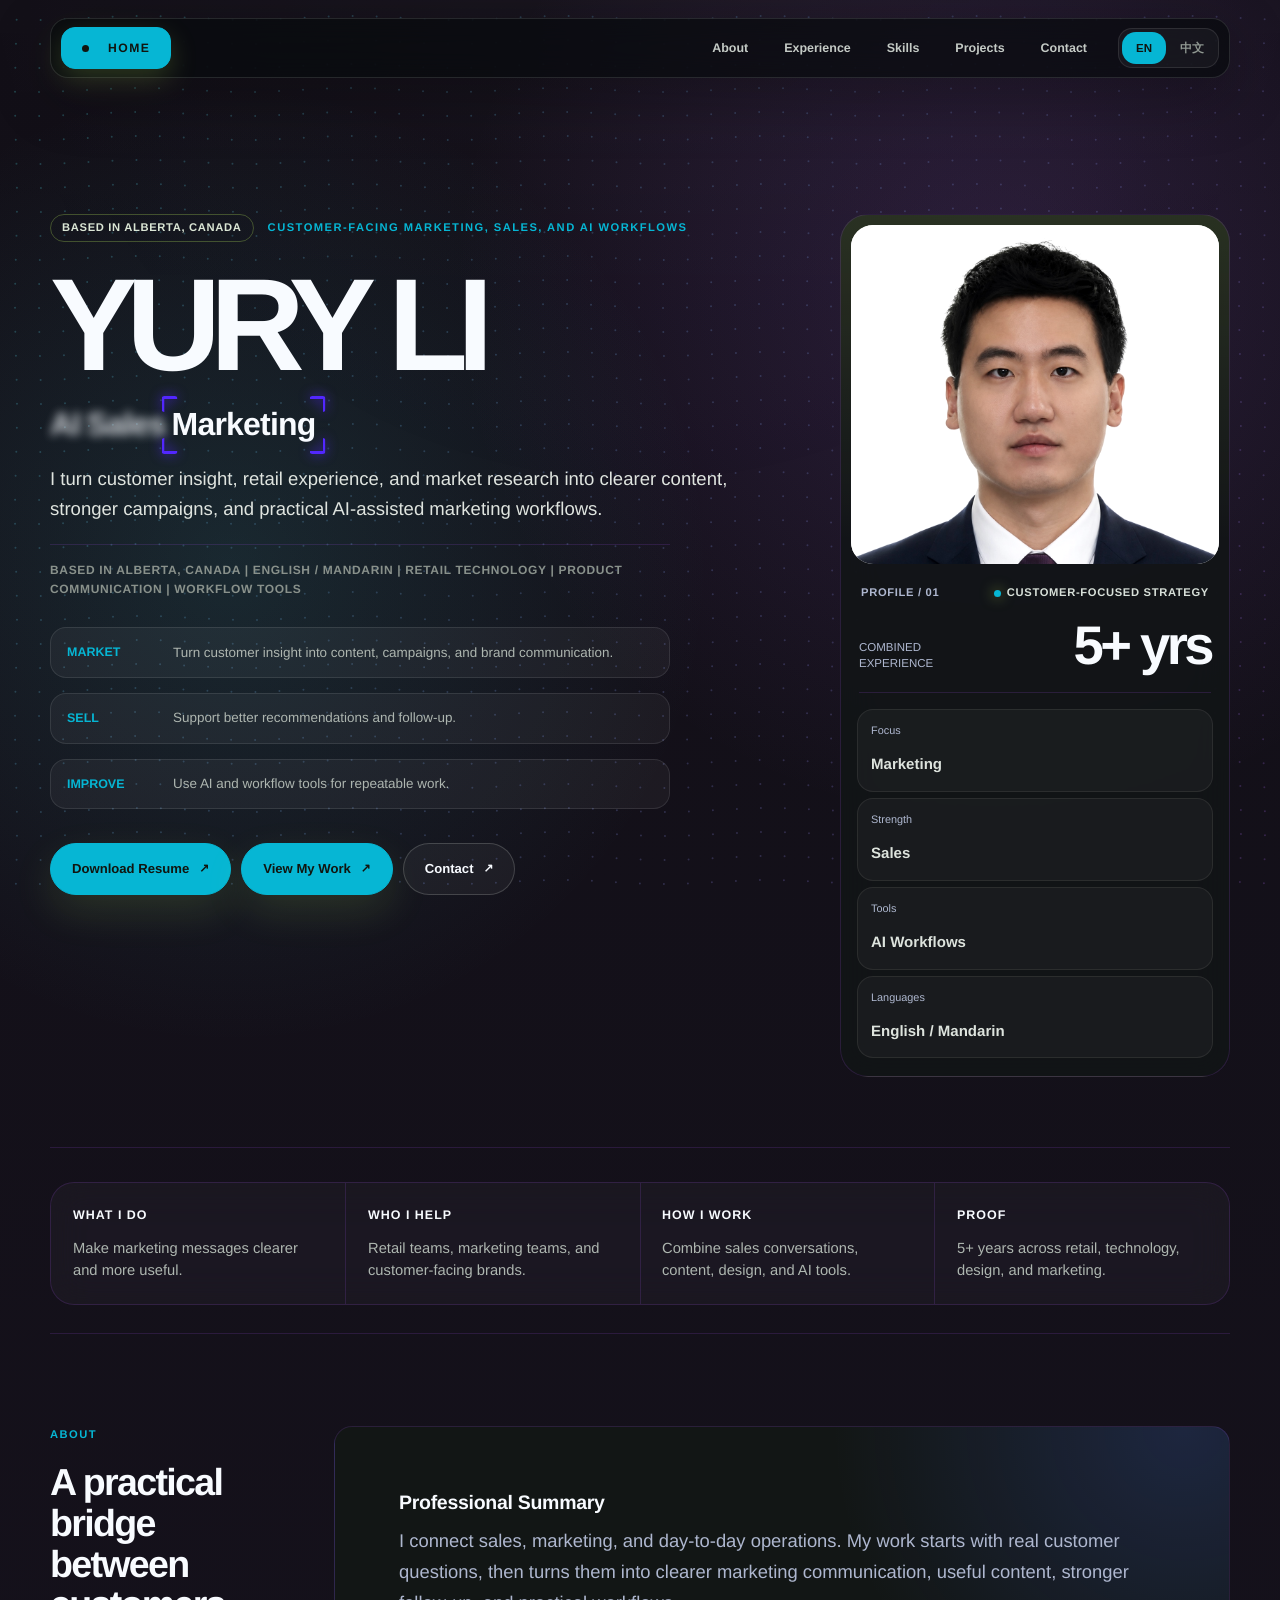
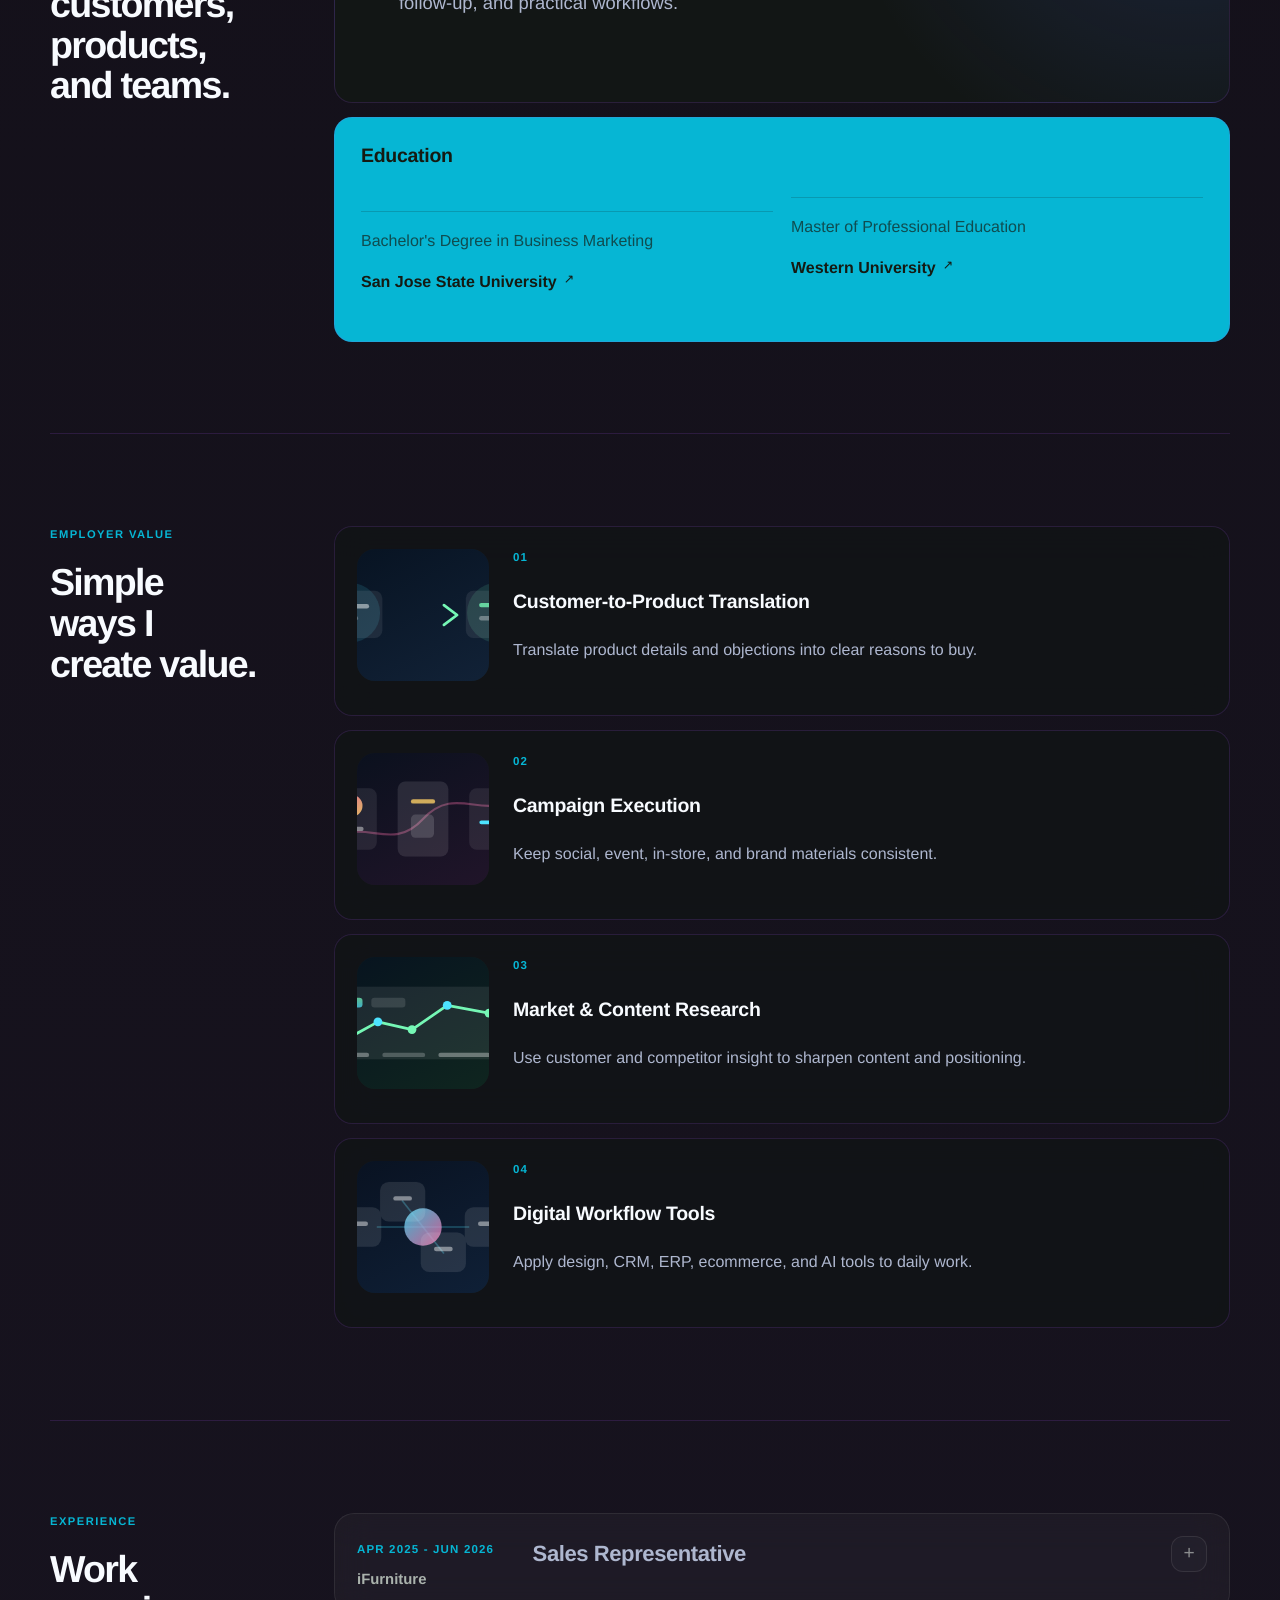
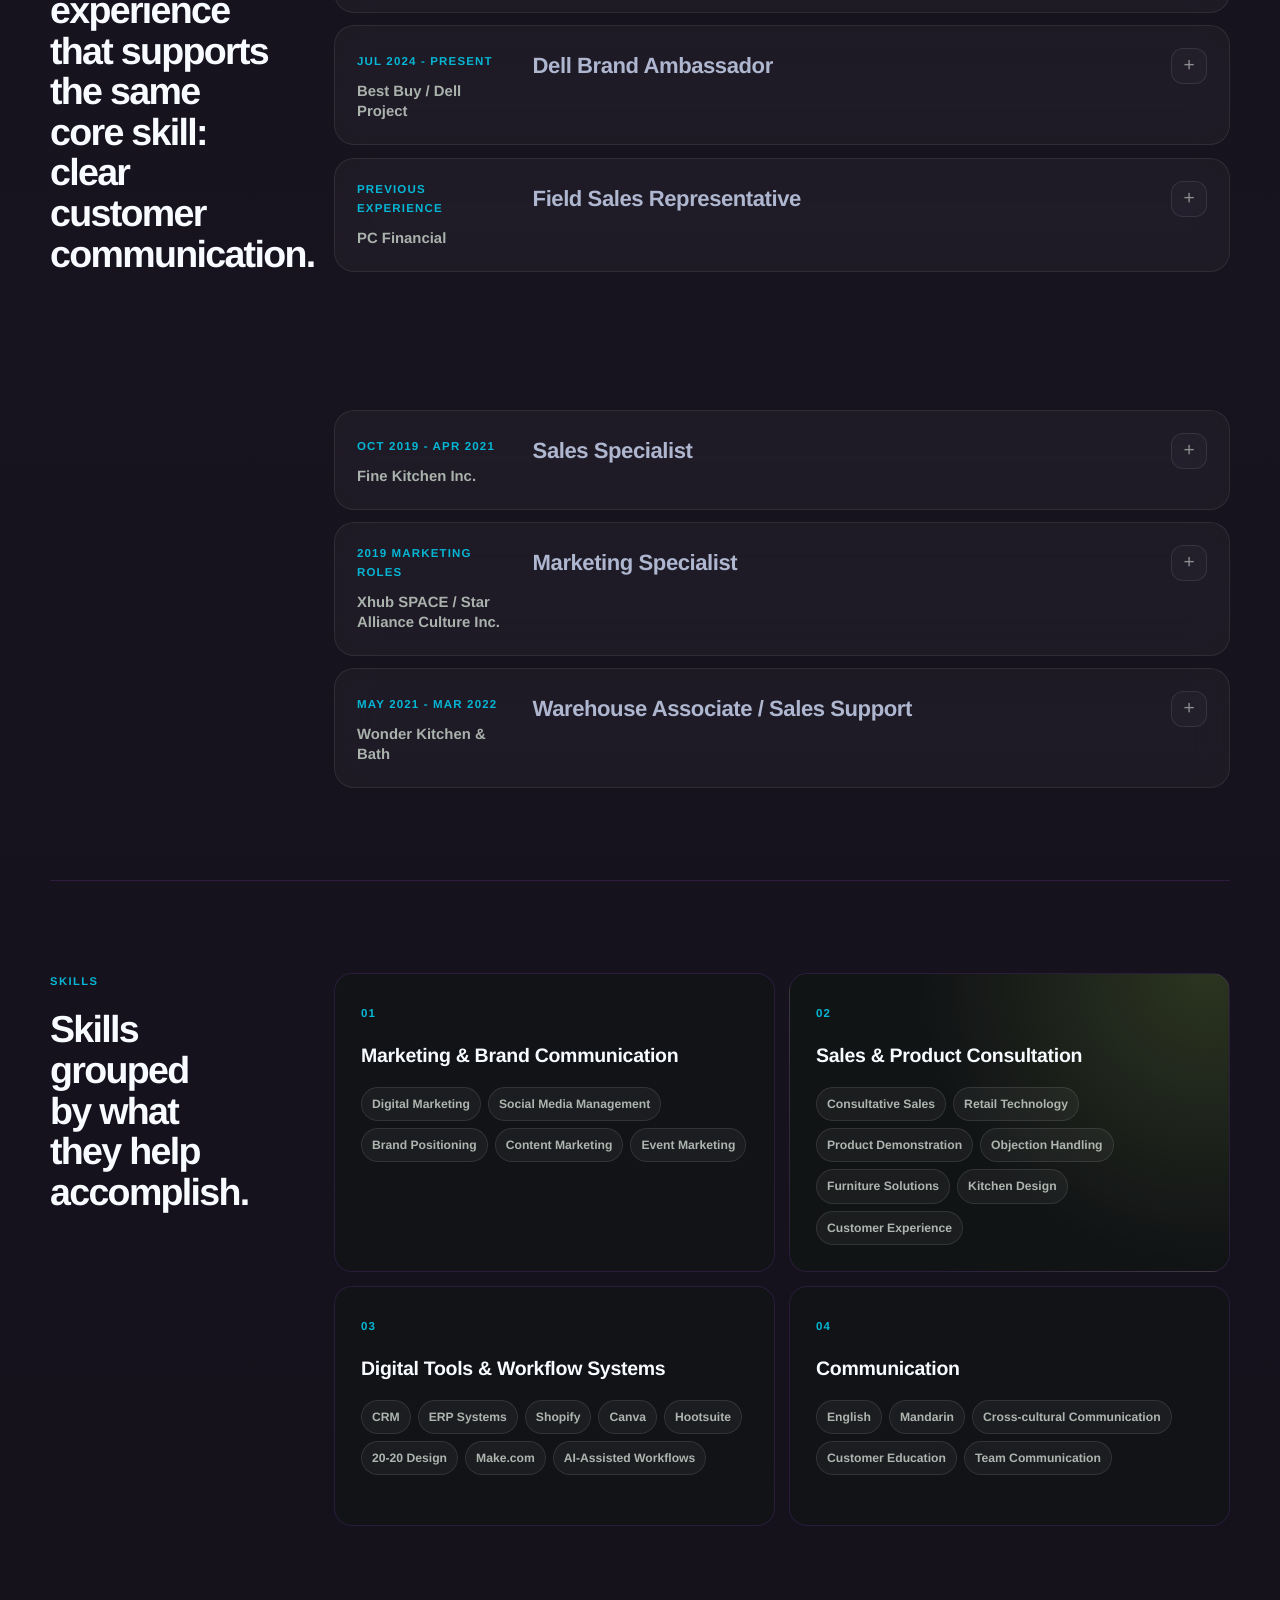
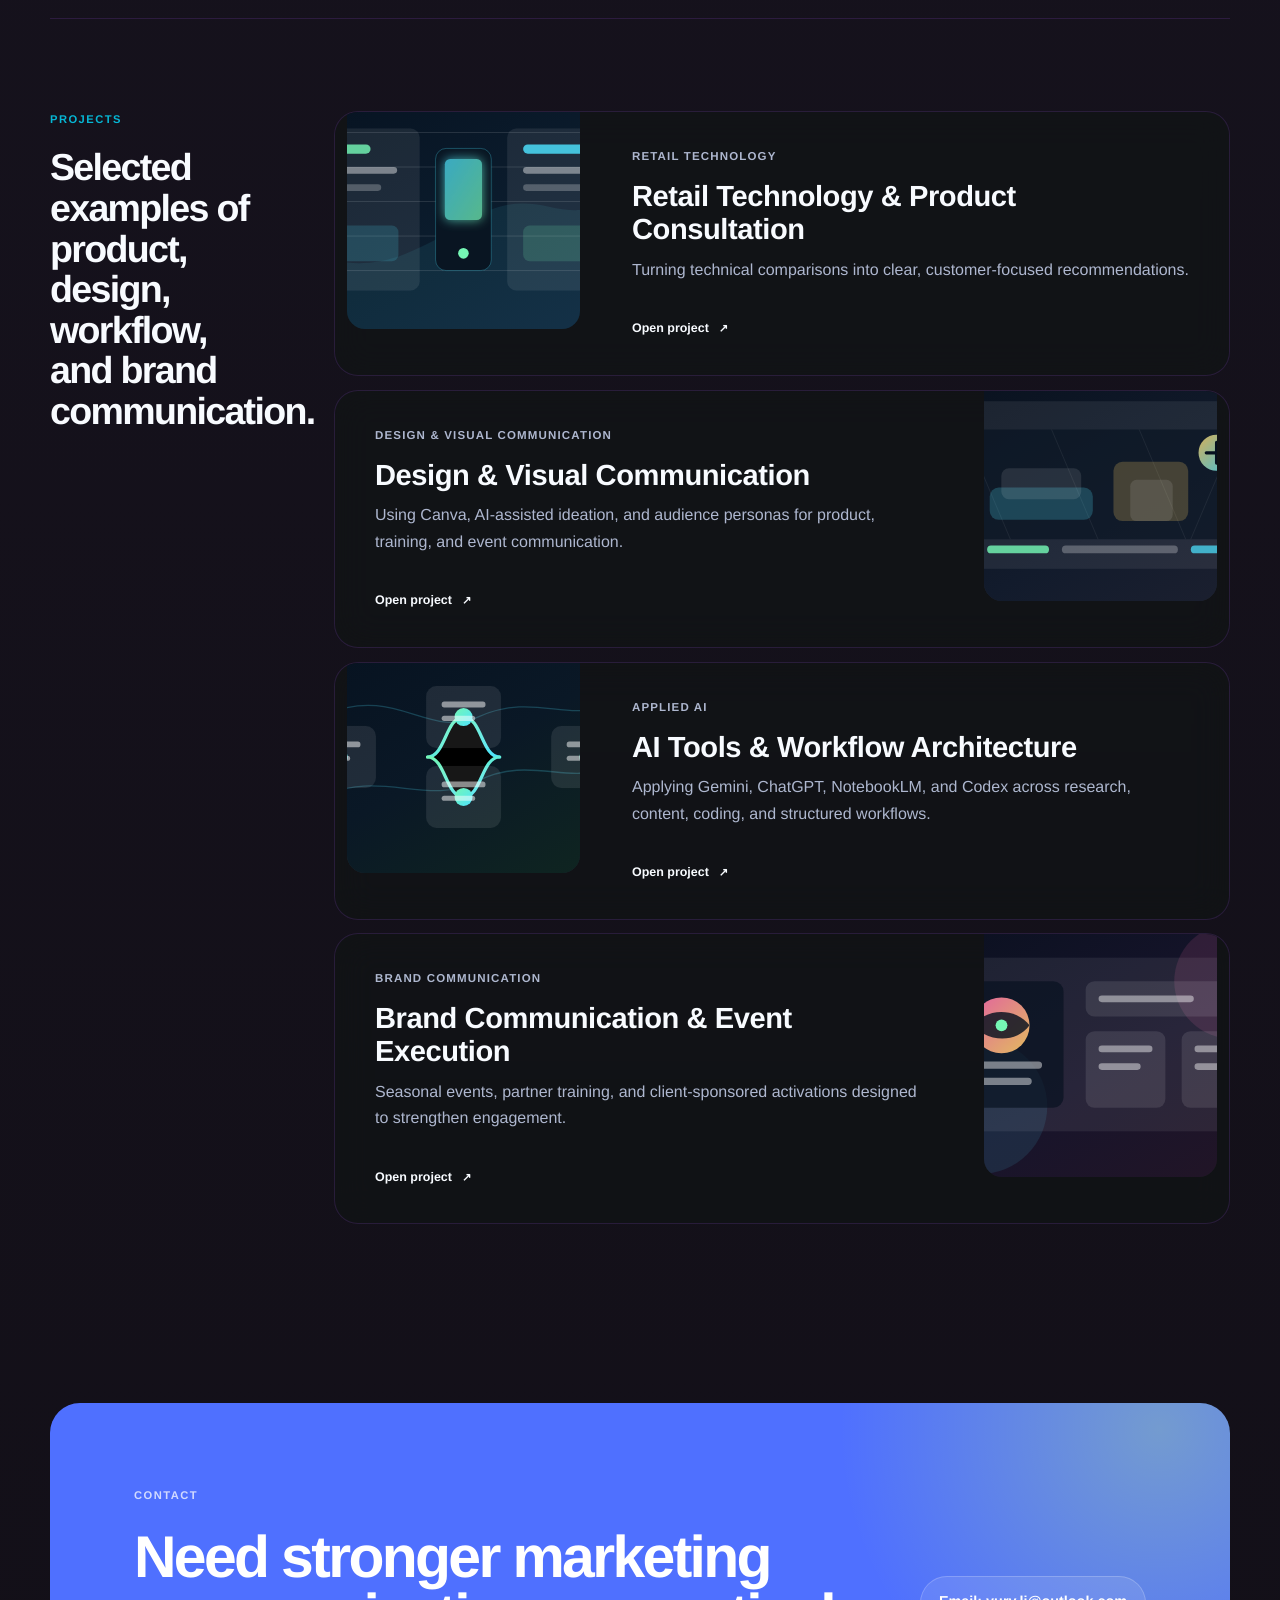
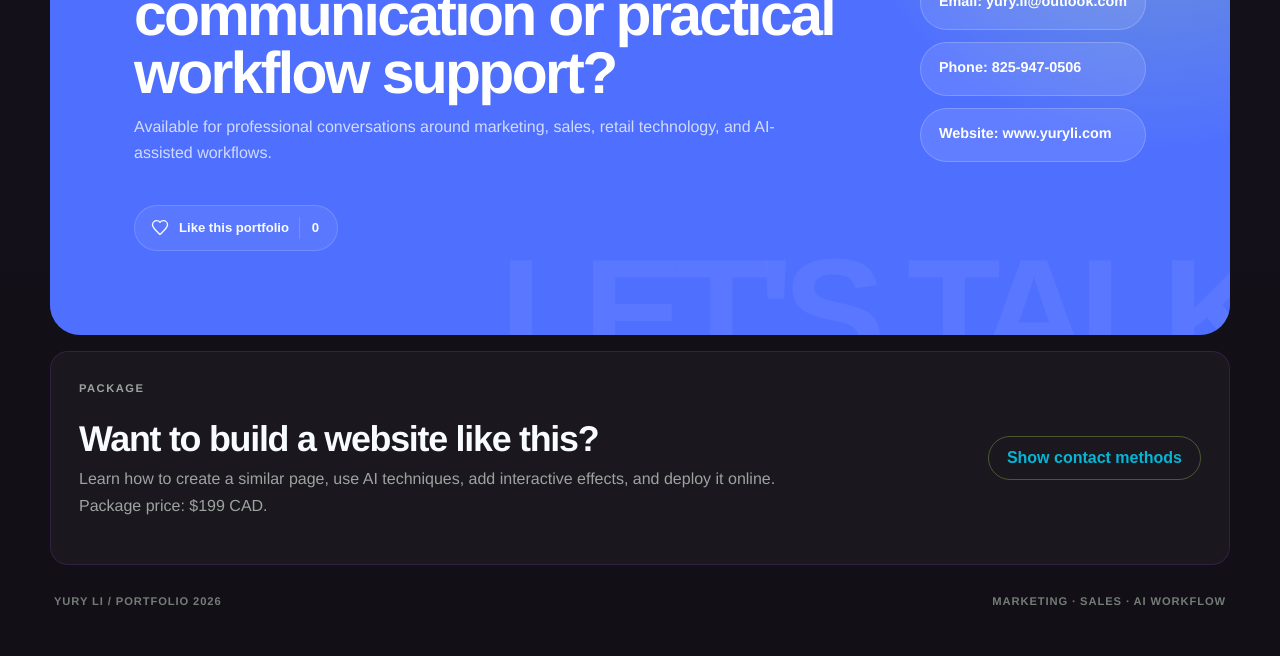
==== index.html @ 2187089a "2026-06-20 19:44:23 在首页标题区域加入显眼的简历下载按钮。 加入中文“下载简历”翻译。 PDF 已复制到网站资源目录" ====
<!DOCTYPE html>
<html lang="en">
<head>
  <meta charset="UTF-8">
  <meta name="viewport" content="width=device-width, initial-scale=1.0">
  <title>Yury Li | AI/Sales/Marketing</title>
  <meta name="description" content="Yury Li is a Marketing, Sales, and AI Workflow Specialist based in Alberta, Canada, with experience in retail technology, product communication, customer consultation, and digital workflow tools.">
  <meta property="og:title" content="Yury Li | AI/Sales/Marketing">
  <meta property="og:description" content="Portfolio for a bilingual marketing, sales, retail technology, and practical AI workflow specialist based in Alberta, Canada.">
  <meta property="og:type" content="website">
  <meta property="og:url" content="https://www.yuryli.com/">
  <meta property="og:image" content="https://www.yuryli.com/assets/profile-photo.png">
  <link rel="stylesheet" href="styles.css">
</head>
<body>
  <canvas id="signalCanvas" aria-hidden="true"></canvas>

  <header class="site-header">
    <a class="brand" href="#home" aria-label="Go to portfolio home">Home</a>
    <nav class="nav-links" aria-label="Primary navigation">
      <a href="#about">About</a>
      <a href="#experience">Experience</a>
      <a href="#skills">Skills</a>
      <a href="#projects">Projects</a>
      <a href="#contact">Contact</a>
    </nav>
  </header>

  <main class="portfolio-story">
    <section class="hero home-chapter" id="home">
      <div class="hero-copy">
        <p class="eyebrow"><span>Based in Alberta, Canada</span> Customer-facing marketing, sales, and AI workflows</p>
        <h1 class="decrypted-name" data-decrypted-text="YURY LI" data-no-i18n>YURY LI</h1>
        <p class="hero-title true-focus" data-no-i18n aria-label="AI Sales Marketing">
          <span class="focus-word active">AI</span>
          <span class="focus-word">Sales</span>
          <span class="focus-word">Marketing</span>
          <span class="focus-frame" aria-hidden="true">
            <span class="corner top-left"></span>
            <span class="corner top-right"></span>
            <span class="corner bottom-left"></span>
            <span class="corner bottom-right"></span>
          </span>
        </p>
        <p class="hero-text">
          I turn customer insight, retail experience, and market research into clearer content, stronger campaigns, and practical AI-assisted marketing workflows.
        </p>
        <p class="hero-credibility">
          Based in Alberta, Canada | English / Mandarin | Retail Technology | Product Communication | Workflow Tools
        </p>
        <ul class="hero-summary-list" aria-label="Simple portfolio summary">
          <li><strong>Market</strong><span>Turn customer insight into content, campaigns, and brand communication.</span></li>
          <li><strong>Sell</strong><span>Support better recommendations and follow-up.</span></li>
          <li><strong>Improve</strong><span>Use AI and workflow tools for repeatable work.</span></li>
        </ul>
        <div class="hero-actions">
          <a class="button primary" href="assets/Yury-Li-Resume.pdf" download aria-label="Download Yury Li's resume as a PDF">Download Resume</a>
          <a class="button primary" href="#projects" aria-label="View selected portfolio work">View My Work</a>
          <a class="button secondary" href="#contact" aria-label="Contact Yury Li">Contact</a>
        </div>
      </div>

      <aside class="hero-panel glass-panel" aria-label="Portfolio positioning snapshot">
        <div class="profile-photo-wrap">
          <img src="assets/profile-photo.png" alt="Professional headshot of Yury Li">
        </div>
        <div class="panel-header">
          <span>Profile / 01</span>
          <span class="live-dot">Customer-Focused Strategy</span>
        </div>
        <div class="signal-score">
          <span class="score-label">Combined Experience</span>
          <strong>5+ yrs</strong>
        </div>
        <div class="metric-grid">
          <div>
            <span>Focus</span>
            <strong>Marketing</strong>
          </div>
          <div>
            <span>Strength</span>
            <strong>Sales</strong>
          </div>
          <div>
            <span>Tools</span>
            <strong>AI Workflows</strong>
          </div>
          <div>
            <span>Languages</span>
            <strong>English / Mandarin</strong>
          </div>
        </div>
      </aside>
    </section>

    <section class="proof-strip story-index glass-panel" aria-label="Portfolio highlights">
      <article>
        <span>What I do</span>
        <p>Make marketing messages clearer and more useful.</p>
      </article>
      <article>
        <span>Who I help</span>
        <p>Retail teams, marketing teams, and customer-facing brands.</p>
      </article>
      <article>
        <span>How I work</span>
        <p>Combine sales conversations, content, design, and AI tools.</p>
      </article>
      <article>
        <span>Proof</span>
        <p>5+ years across retail, technology, design, and marketing.</p>
      </article>
    </section>

    <section class="section about-section chapter" id="about">
      <div class="section-heading">
        <p class="eyebrow">About</p>
        <h2>A practical bridge between customers, products, and teams.</h2>
      </div>
      <div class="about-grid">
        <article class="glass-card profile-card">
          <h3>Professional Summary</h3>
          <p>
            I connect sales, marketing, and day-to-day operations. My work starts with real customer questions, then turns them into clearer marketing communication, useful content, stronger follow-up, and practical workflows.
          </p>
        </article>
        <div class="glass-card education-card">
          <h3>Education</h3>
          <div class="education-item">
            <span>Bachelor's Degree in Business Marketing</span>
            <a class="education-link" href="https://www.sjsu.edu/" target="_blank" rel="noopener noreferrer" aria-label="Visit San Jose State University official website">
              <strong>San Jose State University</strong>
            </a>
          </div>
          <div class="education-item">
            <span>Master of Professional Education</span>
            <a class="education-link" href="https://www.uwo.ca/" target="_blank" rel="noopener noreferrer" aria-label="Visit Western University official website">
              <strong>Western University</strong>
            </a>
          </div>
        </div>
      </div>
    </section>

    <section class="section value-section chapter">
      <div class="section-heading">
        <p class="eyebrow">Employer Value</p>
        <h2>Simple ways I create value.</h2>
      </div>
      <div class="value-grid">
        <article class="glass-card value-card">
          <div class="value-visual">
            <img src="assets/value-customer-translation.svg" alt="Customer-to-product translation visual">
          </div>
          <span class="card-index">01</span>
          <h3>Customer-to-Product Translation</h3>
          <p>Translate product details and objections into clear reasons to buy.</p>
        </article>
        <article class="glass-card value-card">
          <div class="value-visual">
            <img src="assets/value-campaign-execution.svg" alt="Campaign execution visual">
          </div>
          <span class="card-index">02</span>
          <h3>Campaign Execution</h3>
          <p>Keep social, event, in-store, and brand materials consistent.</p>
        </article>
        <article class="glass-card value-card">
          <div class="value-visual">
            <img src="assets/value-market-research.svg" alt="Market and content research visual">
          </div>
          <span class="card-index">03</span>
          <h3>Market & Content Research</h3>
          <p>Use customer and competitor insight to sharpen content and positioning.</p>
        </article>
        <article class="glass-card value-card">
          <div class="value-visual">
            <img src="assets/value-digital-tools.svg" alt="Digital tool workflow visual">
          </div>
          <span class="card-index">04</span>
          <h3>Digital Workflow Tools</h3>
          <p>Apply design, CRM, ERP, ecommerce, and AI tools to daily work.</p>
        </article>
      </div>
    </section>

    <section class="section experience-section chapter" id="experience">
      <div class="section-heading">
        <p class="eyebrow">Experience</p>
        <h2>Work experience that supports the same core skill: clear customer communication.</h2>
      </div>
      <div class="experience-list">
        <article class="experience-card glass-card">
          <div class="experience-meta">
            <span>Apr 2025 - Jun 2026</span>
            <strong>iFurniture</strong>
          </div>
          <div>
            <p class="role">Sales Representative</p>
            <ul>
              <li>Created Canva-based product photos, tags, and social media content to strengthen store visibility and product presentation.</li>
              <li>Translated customer space, budget, lifestyle, and design preferences into practical furniture recommendations.</li>
              <li>Provided consultative sales, product guidance, and after-sale support to improve customer confidence and satisfaction.</li>
              <li>Managed returns, exchanges, customer inquiries, payments, and cash transactions through ERP systems.</li>
              <li>Supported stock checks, price tags, store displays, unloading, restocking, and inventory accuracy for smoother store operations.</li>
            </ul>
          </div>
        </article>

        <article class="experience-card glass-card">
          <div class="experience-meta">
            <span>Jul 2024 - Present</span>
            <strong>Best Buy / Dell Project</strong>
          </div>
          <div>
            <p class="role">Dell Brand Ambassador</p>
            <ul>
              <li>Served as an in-store Dell product expert, translating technical specifications into clear customer value.</li>
              <li>Guided customers through laptops, monitors, gaming PCs, and technology solutions based on needs, use cases, and budget.</li>
              <li>Collaborated with Blue Shirt teams to strengthen product knowledge, sales strategies, and Dell solution planogram execution.</li>
              <li>Maintained current knowledge of product roadmaps, competitive trends, and market solutions for stronger consultation.</li>
              <li>Communicated customer feedback, traffic insights, product interest, and sales opportunities to support retail execution.</li>
            </ul>
          </div>
        </article>

        <article class="experience-card glass-card">
          <div class="experience-meta">
            <span>Previous Experience</span>
            <strong>PC Financial</strong>
          </div>
          <div>
            <p class="role">Field Sales Representative</p>
            <ul>
              <li>Presented financial products through consultative, customer-focused conversations in a retail environment.</li>
              <li>Translated financial product details into accessible benefits and next steps for customers.</li>
              <li>Built B2B relationships with in-store management teams to support promotional visibility and cross-selling opportunities.</li>
            </ul>
          </div>
        </article>

        <article class="experience-card glass-card">
          <div class="experience-meta">
            <span>Previous Experience</span>
            <strong>Funliving</strong>
          </div>
          <div>
            <p class="role">Business Developer</p>
            <ul>
              <li>Created and executed digital marketing campaigns across social media and listing platforms, increasing inbound inquiries by an average of 30%.</li>
              <li>Researched North American rental markets and developed 200+ tailored property listings for 500+ total international student clients.</li>
              <li>Established partnerships with property managers and real estate agents to expand service reach and market presence.</li>
              <li>Coordinated marketing, sales, and client communication in a cross-cultural business environment.</li>
            </ul>
          </div>
        </article>

        <article class="experience-card glass-card">
          <div class="experience-meta">
            <span>Oct 2019 - Apr 2021</span>
            <strong>Fine Kitchen Inc.</strong>
          </div>
          <div>
            <p class="role">Sales Specialist</p>
            <ul>
              <li>Created custom visual presentations and 3D kitchen renderings with 20-20 Design to support design-led sales conversations.</li>
              <li>Led a website redesign and integrated a Shopify chat system to improve customer experience and interaction efficiency.</li>
              <li>Managed full-cycle customer appointments, communications, payment processing, and design-focused product recommendations.</li>
              <li>Trained new associates on sales processes and design software best practices.</li>
            </ul>
          </div>
        </article>

        <article class="experience-card glass-card">
          <div class="experience-meta">
            <span>2019 Marketing Roles</span>
            <strong>Xhub SPACE / Star Alliance Culture Inc.</strong>
          </div>
          <div>
            <p class="role">Marketing Specialist</p>
            <ul>
              <li>Managed social media strategy and online community engagement across brand platforms.</li>
              <li>Designed and launched marketing events contributing to a 20% increase in new revenue streams.</li>
              <li>Developed customer and partner relationships to improve brand visibility and partnership opportunities.</li>
              <li>Maintained online brand presence through content, engagement, and event marketing support.</li>
            </ul>
          </div>
        </article>

        <article class="experience-card glass-card">
          <div class="experience-meta">
            <span>May 2021 - Mar 2022</span>
            <strong>Wonder Kitchen & Bath</strong>
          </div>
          <div>
            <p class="role">Warehouse Associate / Sales Support</p>
            <ul>
              <li>Supported sales execution through inventory management, order fulfillment, and logistics coordination.</li>
              <li>Trained junior team members in assembly, quality control, and sales support procedures.</li>
              <li>Operated commercial vehicles for local deliveries while maintaining safety and reliability standards.</li>
            </ul>
          </div>
        </article>
      </div>
    </section>

    <section class="section skills-section chapter" id="skills">
      <div class="section-heading">
        <p class="eyebrow">Skills</p>
        <h2>Skills grouped by what they help accomplish.</h2>
      </div>
      <div class="skill-clusters">
        <article class="glass-card skill-card">
          <span class="card-index">01</span>
          <h3>Marketing & Brand Communication</h3>
          <div class="pill-grid">
            <span>Digital Marketing</span>
            <span>Social Media Management</span>
            <span>Brand Positioning</span>
            <span>Content Marketing</span>
            <span>Event Marketing</span>
          </div>
        </article>
        <article class="glass-card skill-card">
          <span class="card-index">02</span>
          <h3>Sales & Product Consultation</h3>
          <div class="pill-grid">
            <span>Consultative Sales</span>
            <span>Retail Technology</span>
            <span>Product Demonstration</span>
            <span>Objection Handling</span>
            <span>Furniture Solutions</span>
            <span>Kitchen Design</span>
            <span>Customer Experience</span>
          </div>
        </article>
        <article class="glass-card skill-card">
          <span class="card-index">03</span>
          <h3>Digital Tools & Workflow Systems</h3>
          <div class="pill-grid">
            <span>CRM</span>
            <span>ERP Systems</span>
            <span>Shopify</span>
            <span>Canva</span>
            <span>Hootsuite</span>
            <span>20-20 Design</span>
            <span>Make.com</span>
            <span>AI-Assisted Workflows</span>
          </div>
        </article>
        <article class="glass-card skill-card">
          <span class="card-index">04</span>
          <h3>Communication</h3>
          <div class="pill-grid">
            <span>English</span>
            <span>Mandarin</span>
            <span>Cross-cultural Communication</span>
            <span>Customer Education</span>
            <span>Team Communication</span>
          </div>
        </article>
      </div>
    </section>

    <section class="section work-section chapter" id="projects">
      <div class="section-heading">
        <p class="eyebrow">Projects</p>
        <h2>Selected examples of product, design, workflow, and brand communication.</h2>
      </div>
      <div class="card-grid two">
        <a class="project-card glass-card" href="projects/retail-technology.html" aria-label="Open Retail Technology and Product Consultation project">
          <div class="project-visual">
            <img src="assets/retail-technology.svg" alt="Retail technology consultation dashboard illustration">
          </div>
          <div class="project-content">
            <p class="project-type">Retail Technology</p>
            <h3>Retail Technology & Product Consultation</h3>
            <p>
              Turning technical comparisons into clear, customer-focused recommendations.
            </p>
            <span class="project-open">Open project</span>
          </div>
        </a>
        <a class="project-card glass-card" href="projects/furniture-solution.html" aria-label="Open Design and Visual Communication project">
          <div class="project-visual alt">
            <img src="assets/furniture-solution.svg" alt="Design ability, visual communication, and space planning illustration">
          </div>
          <div class="project-content">
            <p class="project-type">Design & Visual Communication</p>
            <h3>Design & Visual Communication</h3>
            <p>
              Using Canva, AI-assisted ideation, and audience personas for product, training, and event communication.
            </p>
            <span class="project-open">Open project</span>
          </div>
        </a>
        <a class="project-card glass-card" href="projects/workflow-systems.html" aria-label="Open AI Tools and Workflow Architecture project">
          <div class="project-visual automation">
            <img src="assets/workflow-systems.svg" alt="AI tools and workflow architecture illustration">
          </div>
          <div class="project-content">
            <p class="project-type">Applied AI</p>
            <h3>AI Tools & Workflow Architecture</h3>
            <p>
              Applying Gemini, ChatGPT, NotebookLM, and Codex across research, content, coding, and structured workflows.
            </p>
            <span class="project-open">Open project</span>
          </div>
        </a>
        <a class="project-card glass-card" href="projects/brand-communication.html" aria-label="Open Brand Communication and Event Execution project">
          <div class="project-visual">
            <img src="assets/brand-communication.svg" alt="Brand communication and event execution illustration">
          </div>
          <div class="project-content">
            <p class="project-type">Brand Communication</p>
            <h3>Brand Communication & Event Execution</h3>
            <p>
              Seasonal events, partner training, and client-sponsored activations designed to strengthen engagement.
            </p>
            <span class="project-open">Open project</span>
          </div>
        </a>
      </div>
    </section>

    <section class="contact-section contact-chapter glass-panel" id="contact">
      <div>
        <p class="eyebrow">Contact</p>
        <h2>Need stronger marketing communication or practical workflow support?</h2>
        <p>Available for professional conversations around marketing, sales, retail technology, and AI-assisted workflows.</p>
        <button class="like-button" type="button" aria-pressed="false" aria-label="Like this portfolio">
          <svg viewBox="0 0 24 24" aria-hidden="true">
            <path d="M12 20.5 10.55 19.2C5.4 14.65 2 11.55 2 7.75 2 4.65 4.45 2.25 7.55 2.25c1.75 0 3.45.8 4.45 2.05 1-1.25 2.7-2.05 4.45-2.05 3.1 0 5.55 2.4 5.55 5.5 0 3.8-3.4 6.9-8.55 11.45L12 20.5Z"></path>
          </svg>
          <span>Like this portfolio</span>
          <strong class="like-count" aria-live="polite">0</strong>
        </button>
      </div>
      <div class="contact-links" id="contact-info" aria-label="Contact details">
        <a class="contact-note" href="mailto:yury.li@outlook.com" aria-label="Email Yury Li">Email: yury.li@outlook.com</a>
        <a class="contact-note" href="tel:+18259470506" aria-label="Call Yury Li">Phone: 825-947-0506</a>
        <a class="contact-note" href="https://www.yuryli.com" target="_blank" rel="noopener" aria-label="Visit Yury Li portfolio website">Website: www.yuryli.com</a>
      </div>
    </section>

    <section class="package-offer" aria-label="Website AI package">
      <div>
        <p class="eyebrow">Package</p>
        <h2>Want to build a website like this?</h2>
        <p>Learn how to create a similar page, use AI techniques, add interactive effects, and deploy it online. Package price: $199 CAD.</p>
      </div>
      <button class="package-link" type="button" aria-expanded="false" aria-controls="package-contact-info">Show contact methods</button>
      <div class="package-contact-info" id="package-contact-info" hidden>
        <a href="mailto:yury.li@outlook.com">Email: yury.li@outlook.com</a>
        <a href="tel:+18259470506">Phone: 825-947-0506</a>
        <a href="https://www.yuryli.com" target="_blank" rel="noopener">Website: www.yuryli.com</a>
      </div>
    </section>

    <footer class="site-footer">
      <span>Yury Li / Portfolio 2026</span>
      <span>Marketing &middot; Sales &middot; AI Workflow</span>
    </footer>
  </main>

  <button class="back-to-top" type="button" aria-label="Back to top">
    <span class="back-to-top-icon" aria-hidden="true"></span>
    <span>Top</span>
  </button>

  <script src="script.js"></script>
</body>
</html>
---- styles.css ----
:root {
  color-scheme: dark;
  --bg: #02050c;
  --bg-soft: #06111f;
  --text: #f8fbff;
  --muted: #adbad0;
  --line: rgba(188, 221, 255, 0.16);
  --glass: rgba(8, 18, 34, 0.66);
  --glass-strong: rgba(11, 25, 47, 0.86);
  --cyan: #a9ddff;
  --green: #5a92ff;
  --rose: #b6d7ff;
  --amber: #eef8ff;
  --blue-core: #426fff;
  --blue-soft: #91c9ff;
  --blue-ice: #f1f8ff;
  --blue-violet: #6a76ff;
  --shadow: 0 28px 90px rgba(0, 0, 0, 0.42);
  --font-sans: Inter, "Segoe UI", Roboto, -apple-system, BlinkMacSystemFont, "Helvetica Neue", Arial, sans-serif;
  --h1-home: 4.6rem;
  --h1-detail: 3.25rem;
  --h2-size: 2.15rem;
  --h3-size: 1.08rem;
  --body-size: 0.98rem;
}

* {
  box-sizing: border-box;
}

html {
  scroll-behavior: smooth;
}

body {
  min-height: 100vh;
  margin: 0;
  overflow-x: hidden;
  background:
    radial-gradient(ellipse at 50% -18%, rgba(190, 222, 255, 0.2), transparent 42rem),
    radial-gradient(ellipse at 18% 12%, rgba(66, 111, 255, 0.14), transparent 34rem),
    radial-gradient(ellipse at 88% 18%, rgba(169, 221, 255, 0.12), transparent 32rem),
    linear-gradient(145deg, #01040a 0%, #061121 48%, #020912 100%);
  color: var(--text);
  font-family: var(--font-sans);
  font-size: var(--body-size);
  font-weight: 400;
  line-height: 1.6;
  -webkit-font-smoothing: antialiased;
  text-rendering: geometricPrecision;
  letter-spacing: 0;
}

body::before,
body::after {
  content: "";
  position: fixed;
  inset: 0;
  z-index: -2;
  pointer-events: none;
}

body::before {
  background:
    conic-gradient(from 214deg at 17% 4%, transparent 0 25%, rgba(91, 137, 255, 0.14) 35%, transparent 49% 100%),
    conic-gradient(from 28deg at 87% 10%, transparent 0 19%, rgba(169, 221, 255, 0.12) 32%, transparent 47% 100%),
    linear-gradient(116deg, transparent 0 30%, rgba(214, 236, 255, 0.055) 41%, transparent 55%),
    linear-gradient(70deg, transparent 0 43%, rgba(106, 118, 255, 0.052) 56%, transparent 69%);
  filter: blur(6px) saturate(1.04);
  opacity: 0.82;
  transform: scale(1.03);
  animation: ambientBlueShift 18s ease-in-out infinite alternate;
}

body::after {
  background:
    linear-gradient(90deg, rgba(241, 248, 255, 0.035), transparent 18% 82%, rgba(145, 201, 255, 0.032)),
    linear-gradient(180deg, rgba(255, 255, 255, 0.03), transparent 26% 72%, rgba(169, 221, 255, 0.028));
  mask-image: linear-gradient(to bottom, rgba(0, 0, 0, 0.9), rgba(0, 0, 0, 0.2));
  opacity: 0.82;
}

@keyframes ambientBlueShift {
  from {
    transform: scale(1.03) translate3d(-1.2%, -0.4%, 0);
  }

  to {
    transform: scale(1.08) translate3d(1.4%, 1%, 0);
  }
}

body.no-scroll {
  overflow: hidden;
}

a {
  color: inherit;
  text-decoration: none;
}

h1,
h2,
h3,
p,
a,
span,
li,
strong,
button,
figcaption {
  word-break: normal;
  overflow-wrap: normal;
  hyphens: none;
}

#signalCanvas {
  position: fixed;
  inset: 0;
  z-index: 0;
  width: 100%;
  height: 100%;
  opacity: 0.74;
  pointer-events: none;
}

.site-header {
  position: sticky;
  top: 0;
  z-index: 10;
  display: flex;
  align-items: center;
  justify-content: space-between;
  gap: 14px;
  width: min(1120px, calc(100% - 32px));
  margin: 16px auto 0;
  padding: 14px;
  border: 1px solid rgba(188, 221, 255, 0.22);
  border-radius: 8px;
  background:
    linear-gradient(135deg, rgba(255, 255, 255, 0.075), rgba(145, 201, 255, 0.052)),
    rgba(4, 11, 23, 0.84);
  backdrop-filter: blur(24px) saturate(1.15);
  box-shadow: 0 18px 52px rgba(0, 0, 0, 0.38), 0 0 30px rgba(66, 111, 255, 0.1);
  transition: transform 240ms ease, opacity 180ms ease, box-shadow 180ms ease;
}

.brand,
.nav-links,
.language-switcher {
  display: flex;
  align-items: center;
}

.brand {
  gap: 10px;
  font-weight: 750;
  white-space: nowrap;
}

.brand-mark {
  display: inline-flex;
  align-items: center;
  justify-content: center;
  width: 30px;
  height: 30px;
  border-radius: 8px;
  background: linear-gradient(135deg, var(--blue-ice), var(--cyan) 48%, var(--blue-core));
  color: #041016;
  font-size: 0.7rem;
  box-shadow: 0 0 24px rgba(169, 221, 255, 0.34);
}

.brand-mark svg {
  display: block;
  width: 18px;
  height: 18px;
  fill: currentColor;
}

.nav-links {
  flex: 1;
  justify-content: flex-end;
  flex-wrap: wrap;
  gap: 8px;
  min-width: 0;
}

.nav-links a {
  display: inline-flex;
  align-items: center;
  justify-content: center;
  min-height: 40px;
  padding: 0 14px;
  border: 1px solid rgba(188, 221, 255, 0.14);
  border-radius: 8px;
  background: rgba(255, 255, 255, 0.045);
  color: var(--text);
  font-size: 0.84rem;
  font-weight: 750;
  white-space: nowrap;
  box-shadow: inset 0 1px 0 rgba(255, 255, 255, 0.08);
  transition: transform 180ms ease, border-color 180ms ease, background 180ms ease, color 180ms ease, box-shadow 180ms ease;
}

.nav-links a:hover,
.nav-links a.active {
  transform: translateY(-2px);
  border-color: rgba(188, 221, 255, 0.5);
  background: linear-gradient(135deg, rgba(241, 248, 255, 0.94), rgba(169, 221, 255, 0.86) 48%, rgba(66, 111, 255, 0.86));
  color: #041016;
  box-shadow: 0 14px 34px rgba(66, 111, 255, 0.22);
}

.language-switcher {
  flex: 0 0 auto;
  gap: 4px;
  padding: 4px;
  border: 1px solid rgba(255, 255, 255, 0.14);
  border-radius: 8px;
  background: rgba(255, 255, 255, 0.07);
}

.language-switcher button {
  display: inline-flex;
  align-items: center;
  justify-content: center;
  min-height: 32px;
  min-width: 44px;
  padding: 0 10px;
  border: 1px solid transparent;
  border-radius: 8px;
  background: transparent;
  color: var(--muted);
  font: inherit;
  font-size: 0.8rem;
  font-weight: 800;
  cursor: pointer;
  white-space: nowrap;
  transition: transform 180ms ease, border-color 180ms ease, background 180ms ease, color 180ms ease;
}

.language-switcher button:hover,
.language-switcher button.active {
  transform: translateY(-1px);
  border-color: rgba(188, 221, 255, 0.46);
  background: linear-gradient(135deg, rgba(241, 248, 255, 0.92), rgba(169, 221, 255, 0.84) 46%, rgba(66, 111, 255, 0.86));
  color: #041016;
}

main {
  width: min(1120px, calc(100% - 32px));
  margin: 0 auto;
}

.hero {
  display: grid;
  grid-template-columns: minmax(0, 1.08fr) minmax(320px, 0.72fr);
  gap: 36px;
  align-items: center;
  min-height: calc(100vh - 88px);
  padding: 64px 0 56px;
}

.hero-copy {
  max-width: 780px;
}

.eyebrow {
  margin: 0 0 14px;
  color: var(--cyan);
  font-size: 0.72rem;
  font-weight: 750;
  letter-spacing: 0.1em;
  text-transform: uppercase;
}

h1,
h2,
h3,
p {
  margin-top: 0;
}

h1 {
  max-width: 840px;
  margin-bottom: 14px;
  background: linear-gradient(180deg, #ffffff 0%, #e9f5ff 38%, #adc7e8 76%, #6f88b8 100%);
  -webkit-background-clip: text;
  background-clip: text;
  color: transparent;
  font-size: var(--h1-home);
  line-height: 0.98;
  letter-spacing: 0;
  text-shadow: 0 24px 90px rgba(145, 201, 255, 0.16);
  text-wrap: balance;
}

h2 {
  margin-bottom: 0;
  color: #eef6ff;
  font-size: var(--h2-size);
  line-height: 1.12;
  letter-spacing: 0;
  text-wrap: balance;
}

h3 {
  margin-bottom: 10px;
  font-size: var(--h3-size);
  line-height: 1.3;
}

.hero-title {
  max-width: 720px;
  margin-bottom: 18px;
  color: #dbeaff;
  font-size: 1.35rem;
  font-weight: 750;
  line-height: 1.25;
}

.hero-text {
  max-width: 620px;
  color: var(--muted);
  font-size: 1.02rem;
  line-height: 1.65;
}

.hero-credibility {
  max-width: 720px;
  margin: 18px 0 0;
  color: var(--blue-soft);
  font-size: 0.86rem;
  font-weight: 750;
  line-height: 1.6;
}

.hero-actions {
  display: flex;
  flex-wrap: wrap;
  gap: 14px;
  margin-top: 32px;
}

.button {
  display: inline-flex;
  align-items: center;
  justify-content: center;
  min-height: 50px;
  padding: 0 22px;
  border: 1px solid rgba(255, 255, 255, 0.18);
  border-radius: 8px;
  font-weight: 750;
  font-size: 0.9rem;
  white-space: nowrap;
  transition: transform 180ms ease, border-color 180ms ease, background 180ms ease;
}

.button:hover {
  transform: translateY(-2px);
}

.button.primary {
  border-color: rgba(188, 221, 255, 0.58);
  background: linear-gradient(135deg, rgba(248, 251, 255, 0.96), rgba(169, 221, 255, 0.9) 48%, rgba(66, 111, 255, 0.9));
  color: #041016;
  box-shadow: 0 18px 44px rgba(66, 111, 255, 0.24), inset 0 1px 0 rgba(255, 255, 255, 0.66);
}

.button.secondary {
  background: linear-gradient(135deg, rgba(255, 255, 255, 0.085), rgba(145, 201, 255, 0.045));
  color: var(--text);
}

.glass-panel,
.glass-card {
  position: relative;
  border: 1px solid var(--line);
  border-radius: 8px;
  background:
    linear-gradient(155deg, rgba(255, 255, 255, 0.07), transparent 30%),
    linear-gradient(145deg, var(--glass), rgba(255, 255, 255, 0.026));
  backdrop-filter: blur(26px) saturate(1.12);
  box-shadow: var(--shadow), inset 0 1px 0 rgba(255, 255, 255, 0.05);
  transition: border-color 260ms ease, background 260ms ease, box-shadow 260ms ease;
}

.glass-panel::after,
.glass-card::after {
  content: "";
  position: absolute;
  inset: 0;
  border-radius: inherit;
  background: linear-gradient(180deg, rgba(241, 248, 255, 0.058), transparent 40%);
  opacity: 0.66;
  pointer-events: none;
}

.glass-card:hover {
  border-color: rgba(214, 236, 255, 0.24);
  background:
    linear-gradient(155deg, rgba(255, 255, 255, 0.086), transparent 30%),
    linear-gradient(145deg, rgba(10, 22, 40, 0.72), rgba(255, 255, 255, 0.034));
  box-shadow: 0 32px 96px rgba(0, 0, 0, 0.46), inset 0 1px 0 rgba(255, 255, 255, 0.07);
}

.hero-panel {
  position: relative;
  padding: 24px;
  overflow: hidden;
}

.hero-panel::before {
  content: "";
  position: absolute;
  inset: 0;
  border-radius: inherit;
  background:
    linear-gradient(112deg, transparent 0 20%, rgba(130, 200, 255, 0.18) 38%, transparent 58%),
    linear-gradient(180deg, rgba(255, 255, 255, 0.05), transparent 42%);
  pointer-events: none;
}

.panel-header,
.profile-photo-wrap,
.signal-score,
.metric-grid {
  position: relative;
}

.profile-photo-wrap {
  width: min(220px, 72%);
  aspect-ratio: 1;
  margin: 4px auto 24px;
  overflow: hidden;
  border: 1px solid rgba(255, 255, 255, 0.18);
  border-radius: 8px;
  background: rgba(255, 255, 255, 0.08);
  box-shadow: 0 18px 50px rgba(0, 0, 0, 0.34), 0 0 40px rgba(31, 117, 255, 0.22);
}

.profile-photo-wrap img {
  display: block;
  width: 100%;
  height: 100%;
  object-fit: cover;
  object-position: center 22%;
}

.panel-header {
  display: flex;
  align-items: center;
  justify-content: space-between;
  color: var(--muted);
  font-size: 0.82rem;
  font-weight: 700;
}

.live-dot {
  display: inline-flex;
  align-items: center;
  gap: 6px;
  color: var(--cyan);
}

.live-dot::before {
  content: "";
  width: 8px;
  height: 8px;
  border-radius: 999px;
  background: var(--cyan);
  box-shadow: 0 0 18px var(--cyan);
}

.signal-score {
  margin: 28px 0 28px;
}

.score-label {
  display: block;
  color: var(--muted);
  font-size: 0.84rem;
}

.signal-score strong {
  display: block;
  margin-top: 8px;
  font-size: 4.1rem;
  line-height: 0.95;
}

.metric-grid {
  display: grid;
  grid-template-columns: repeat(2, minmax(0, 1fr));
  gap: 12px;
}

.metric-grid div {
  min-height: 100px;
  padding: 16px;
  border: 1px solid rgba(255, 255, 255, 0.1);
  border-radius: 8px;
  background: rgba(255, 255, 255, 0.05);
}

.metric-grid span,
.glass-card p,
.experience-card li,
.timeline-item p,
.contact-section p {
  color: var(--muted);
  line-height: 1.65;
}

.metric-grid span {
  display: block;
  min-height: 38px;
  font-size: 0.8rem;
}

.metric-grid strong {
  display: block;
  color: var(--cyan);
  font-size: 1.15rem;
}

.section {
  padding: 72px 0;
}

.proof-strip {
  display: grid;
  grid-template-columns: repeat(5, minmax(0, 1fr));
  gap: 1px;
  margin: -24px 0 54px;
  overflow: hidden;
}

.proof-strip article {
  min-height: 150px;
  padding: 22px;
  background: rgba(255, 255, 255, 0.035);
}

.proof-strip span {
  display: block;
  margin-bottom: 10px;
  color: var(--cyan);
  font-size: 0.8rem;
  font-weight: 800;
  letter-spacing: 0.08em;
  text-transform: uppercase;
}

.proof-strip p {
  margin-bottom: 0;
  color: var(--muted);
  font-size: 0.88rem;
  line-height: 1.55;
}

.section-heading {
  display: grid;
  grid-template-columns: 0.42fr 1fr;
  gap: 24px;
  align-items: end;
  margin-bottom: 24px;
}

.about-grid {
  display: grid;
  grid-template-columns: minmax(0, 1.2fr) minmax(280px, 0.8fr);
  gap: 16px;
}

.value-grid {
  display: grid;
  grid-template-columns: repeat(4, minmax(0, 1fr));
  gap: 20px;
}

.value-card {
  min-height: 320px;
}

.value-visual {
  display: grid;
  place-items: center;
  height: 128px;
  margin-bottom: 20px;
  overflow: hidden;
  border: 1px solid rgba(255, 255, 255, 0.12);
  border-radius: 8px;
  background: rgba(255, 255, 255, 0.05);
}

.value-visual img {
  display: block;
  width: 100%;
  height: 100%;
  object-fit: cover;
}

.profile-card,
.education-card {
  min-height: 300px;
}

.education-item {
  padding: 18px 0;
  border-top: 1px solid var(--line);
}

.education-item:first-of-type {
  margin-top: 14px;
}

.education-item span {
  display: block;
  color: var(--muted);
  line-height: 1.5;
}

.education-item strong {
  display: block;
  margin-top: 8px;
}

.card-grid,
.experience-list,
.skill-clusters {
  display: grid;
  gap: 20px;
}

.card-grid.two {
  grid-template-columns: repeat(2, minmax(0, 1fr));
}

.skill-clusters {
  grid-template-columns: repeat(3, minmax(0, 1fr));
}

.glass-card {
  min-height: 250px;
  padding: 26px;
  overflow: hidden;
}

.scroll-reveal {
  --reveal-x: 0px;
  --reveal-y: 42px;
  --scroll-shift: 0px;
  opacity: 0;
  translate: var(--reveal-x) calc(var(--reveal-y) + var(--scroll-shift));
  scale: 0.985;
  filter: blur(16px);
  transition:
    opacity 900ms cubic-bezier(0.16, 1, 0.3, 1),
    translate 900ms cubic-bezier(0.16, 1, 0.3, 1),
    scale 900ms cubic-bezier(0.16, 1, 0.3, 1),
    filter 900ms cubic-bezier(0.16, 1, 0.3, 1);
  transition-delay: var(--reveal-delay, 0ms);
  will-change: opacity, translate, scale, filter;
}

.scroll-reveal.is-visible {
  opacity: 1;
  --reveal-x: 0px;
  --reveal-y: 0px;
  scale: 1;
  filter: blur(0);
}

.scroll-reveal.is-below {
  --reveal-y: 46px;
  opacity: 0;
  scale: 0.982;
  filter: blur(18px);
}

.scroll-reveal.is-above {
  --reveal-y: -36px;
  opacity: 0;
  scale: 1.012;
  filter: blur(12px);
}

body.scrolling-up .scroll-reveal {
  transition-duration: 760ms;
  transition-timing-function: cubic-bezier(0.2, 0.82, 0.2, 1);
}

body.scrolling-down .scroll-reveal {
  transition-duration: 940ms;
  transition-timing-function: cubic-bezier(0.16, 1, 0.3, 1);
}

.section-heading.scroll-reveal,
.detail-copy.scroll-reveal,
.hero-copy.scroll-reveal {
  --reveal-y: 30px;
  filter: blur(10px);
}

.glass-card.scroll-reveal,
.project-card.scroll-reveal,
.contact-section.scroll-reveal {
  transform-origin: center top;
}

.scroll-reveal.reveal-soft {
  --reveal-y: 24px;
  scale: 0.995;
  filter: blur(8px);
}

.scroll-reveal.reveal-left {
  --reveal-x: -34px;
  --reveal-y: 18px;
}

.scroll-reveal.reveal-right {
  --reveal-x: 34px;
  --reveal-y: 18px;
}

.scroll-reveal.reveal-left.is-above,
.scroll-reveal.reveal-right.is-above {
  --reveal-x: 0px;
  --reveal-y: -34px;
}

.scroll-reveal.reveal-left.is-below {
  --reveal-x: -30px;
  --reveal-y: 34px;
}

.scroll-reveal.reveal-right.is-below {
  --reveal-x: 30px;
  --reveal-y: 34px;
}

.section-heading.scroll-reveal.is-below,
.detail-copy.scroll-reveal.is-below,
.hero-copy.scroll-reveal.is-below,
.scroll-reveal.reveal-soft.is-below {
  --reveal-y: 36px;
  opacity: 0;
  scale: 0.988;
  filter: blur(14px);
}

.section-heading.scroll-reveal.is-above,
.detail-copy.scroll-reveal.is-above,
.hero-copy.scroll-reveal.is-above,
.scroll-reveal.reveal-soft.is-above {
  --reveal-y: -28px;
  opacity: 0;
  scale: 1.006;
  filter: blur(10px);
}

.scroll-reveal.reveal-soft.is-visible,
.scroll-reveal.reveal-left.is-visible,
.scroll-reveal.reveal-right.is-visible {
  translate: 0 0;
  --reveal-x: 0px;
  --reveal-y: 0px;
  scale: 1;
  filter: blur(0);
}

[data-scroll-parallax] {
  --scroll-shift: 0px;
  translate: var(--reveal-x, 0px) calc(var(--reveal-y, 0px) + var(--scroll-shift, 0px));
  will-change: translate;
}

.experience-card {
  display: grid;
  grid-template-columns: minmax(230px, 0.34fr) 1fr;
  gap: 28px;
  min-height: auto;
  background: rgba(13, 22, 42, 0.7);
}

.experience-card.condensed {
  align-items: center;
}

.experience-meta span,
.project-type,
.card-index {
  display: inline-block;
  margin-bottom: 14px;
  color: var(--cyan);
  font-size: 0.72rem;
  font-weight: 750;
  letter-spacing: 0.1em;
  text-transform: uppercase;
}

.experience-meta strong {
  display: block;
  font-size: 1rem;
  line-height: 1.35;
}

.role {
  margin-bottom: 12px;
  color: var(--text);
  font-size: 1.02rem;
  font-weight: 750;
}

ul {
  margin: 0;
  padding-left: 1.05rem;
}

li + li {
  margin-top: 7px;
}

.skill-card {
  min-height: 380px;
}

.card-index {
  margin-bottom: 44px;
}

.pill-grid {
  display: flex;
  flex-wrap: wrap;
  gap: 10px;
  margin-top: 18px;
}

.pill-grid span {
  display: inline-flex;
  align-items: center;
  min-height: 34px;
  padding: 7px 11px;
  border: 1px solid rgba(145, 201, 255, 0.16);
  border-radius: 8px;
  background: linear-gradient(135deg, rgba(255, 255, 255, 0.065), rgba(31, 117, 255, 0.055));
  color: var(--muted);
  font-size: 0.82rem;
  font-weight: 700;
}

.project-card {
  cursor: pointer;
  display: grid;
  grid-template-rows: 180px auto;
  gap: 22px;
  min-height: 470px;
  outline: none;
  transition: transform 180ms ease, border-color 180ms ease, background 180ms ease, box-shadow 180ms ease;
}

.project-card:hover,
.project-card:focus-visible {
  transform: translateY(-5px);
  border-color: rgba(188, 221, 255, 0.36);
  background: linear-gradient(145deg, rgba(8, 20, 42, 0.9), rgba(188, 221, 255, 0.055));
  box-shadow: 0 34px 96px rgba(0, 0, 0, 0.48), 0 0 36px rgba(66, 111, 255, 0.14);
}

.project-visual {
  display: flex;
  align-items: center;
  justify-content: center;
  position: relative;
  overflow: hidden;
  border: 1px solid rgba(188, 221, 255, 0.14);
  border-radius: 8px;
  background:
    radial-gradient(ellipse at 50% 12%, rgba(241, 248, 255, 0.12), transparent 52%),
    linear-gradient(135deg, rgba(66, 111, 255, 0.13), rgba(169, 221, 255, 0.06)),
    rgba(255, 255, 255, 0.04);
}

.project-visual::before {
  content: "";
  position: absolute;
  inset: 12%;
  border-radius: 999px;
  background: radial-gradient(ellipse at center, rgba(241, 248, 255, 0.13), rgba(169, 221, 255, 0.035) 44%, transparent 68%);
  filter: blur(18px);
  opacity: 0.58;
  transform: translateY(12%);
}

.project-visual::after {
  content: "";
  position: absolute;
  inset: 0;
  background: linear-gradient(110deg, transparent 0%, rgba(241, 248, 255, 0.16) 46%, transparent 68%);
  opacity: 0;
  transform: translateX(-70%);
  transition: opacity 180ms ease, transform 520ms ease;
}

.project-card:hover .project-visual::after,
.project-card:focus-visible .project-visual::after {
  opacity: 1;
  transform: translateX(70%);
}

.project-visual img {
  display: block;
  width: 100%;
  height: 100%;
  object-fit: cover;
  position: relative;
  z-index: 1;
  transition: transform 220ms ease, filter 220ms ease;
}

.project-card:hover .project-visual img,
.project-card:focus-visible .project-visual img {
  filter: saturate(1.12) contrast(1.06);
  transform: scale(1.04);
}

.project-content {
  display: grid;
  align-content: start;
}

.project-visual.alt {
  background:
    radial-gradient(ellipse at 50% 12%, rgba(241, 248, 255, 0.1), transparent 52%),
    linear-gradient(135deg, rgba(106, 118, 255, 0.12), rgba(169, 221, 255, 0.055)),
    rgba(255, 255, 255, 0.04);
}

.project-visual.automation {
  background:
    radial-gradient(ellipse at 50% 12%, rgba(241, 248, 255, 0.1), transparent 52%),
    linear-gradient(135deg, rgba(145, 201, 255, 0.12), rgba(66, 111, 255, 0.08)),
    rgba(255, 255, 255, 0.04);
}

.project-open,
.detail-back {
  justify-self: start;
  margin-top: 18px;
  padding: 9px 12px;
  border: 1px solid rgba(130, 200, 255, 0.4);
  border-radius: 8px;
  background: rgba(31, 117, 255, 0.12);
  color: var(--text);
  font-size: 0.8rem;
  font-weight: 750;
  white-space: nowrap;
  transition: background 180ms ease, border-color 180ms ease, color 180ms ease;
}

.project-card:hover .project-open,
.project-card:focus-visible .project-open,
.detail-back:hover {
  border-color: rgba(130, 200, 255, 0.66);
  background: rgba(114, 221, 255, 0.14);
}

.detail-main {
  padding: 64px 0;
}

.detail-hero {
  display: grid;
  grid-template-columns: minmax(0, 0.82fr) minmax(360px, 1.18fr);
  gap: 48px;
  align-items: center;
  padding: 38px 0 60px;
}

.detail-visual {
  position: relative;
  z-index: 1;
  min-height: 360px;
  overflow: hidden;
}

.detail-visual img {
  display: block;
  width: 100%;
  height: 100%;
  min-height: 360px;
  object-fit: cover;
}

.detail-copy p {
  color: var(--muted);
  line-height: 1.7;
}

.detail-copy h1 {
  max-width: 580px;
  font-size: var(--h1-detail);
  line-height: 1.05;
  text-wrap: balance;
}

.detail-grid {
  display: grid;
  grid-template-columns: repeat(2, minmax(0, 1fr));
  gap: 20px;
}

.detail-card {
  min-height: auto;
}

.detail-card h2 {
  margin-bottom: 12px;
  font-size: 1.12rem;
  line-height: 1.25;
}

.detail-card p {
  color: var(--muted);
  line-height: 1.68;
}

.detail-card ul {
  color: var(--muted);
  line-height: 1.65;
}

.case-study-grid {
  align-items: stretch;
}

.proof-card {
  grid-column: 1 / -1;
}

.brand-project {
  margin-top: 22px;
}

.brand-project-list-header {
  max-width: 760px;
  margin-bottom: 22px;
}

.brand-project-list-header p:not(.project-type) {
  color: var(--muted);
  line-height: 1.7;
}

.brand-project-dropdowns {
  display: grid;
  gap: 14px;
}

.brand-project-dropdown {
  overflow: hidden;
  border: 1px solid rgba(130, 200, 255, 0.28);
  border-radius: 8px;
  background: rgba(255, 255, 255, 0.04);
}

.brand-project-dropdown summary {
  position: relative;
  display: grid;
  grid-template-columns: auto minmax(0, 1fr) auto;
  gap: 12px 18px;
  align-items: center;
  padding: 18px 58px 18px 18px;
  cursor: pointer;
  list-style: none;
  background:
    linear-gradient(135deg, rgba(31, 117, 255, 0.2), rgba(114, 221, 255, 0.1)),
    rgba(255, 255, 255, 0.04);
  transition: background 180ms ease, border-color 180ms ease;
}

.brand-project-dropdown summary::-webkit-details-marker {
  display: none;
}

.brand-project-dropdown summary::after {
  content: "+";
  position: absolute;
  top: 50%;
  right: 18px;
  display: grid;
  width: 30px;
  height: 30px;
  place-items: center;
  border: 1px solid rgba(130, 200, 255, 0.5);
  border-radius: 8px;
  color: var(--blue-soft);
  font-size: 1.05rem;
  font-weight: 800;
  line-height: 1;
  transform: translateY(-50%);
}

.brand-project-dropdown[open] summary::after {
  content: "-";
}

.brand-project-dropdown summary:hover {
  background:
    linear-gradient(135deg, rgba(31, 117, 255, 0.28), rgba(114, 221, 255, 0.15)),
    rgba(255, 255, 255, 0.06);
}

.brand-project-dropdown summary strong {
  color: var(--text);
  font-size: 1.22rem;
  line-height: 1.22;
}

.brand-project-dropdown summary > span:last-child {
  color: var(--muted);
  font-size: 0.84rem;
  font-weight: 700;
  line-height: 1.45;
  text-align: right;
}

.dropdown-meta {
  display: inline-flex;
  align-items: center;
  min-height: 32px;
  padding: 0 10px;
  border: 1px solid rgba(130, 200, 255, 0.34);
  border-radius: 8px;
  background: rgba(31, 117, 255, 0.13);
  color: var(--blue-soft);
  font-size: 0.72rem;
  font-weight: 800;
  letter-spacing: 0.1em;
  text-transform: uppercase;
  white-space: nowrap;
}

.brand-project-content {
  padding: 24px 18px 18px;
}

.brand-project-header {
  display: grid;
  grid-template-columns: minmax(0, 1fr) minmax(260px, 0.38fr);
  gap: 24px;
  align-items: start;
}

.brand-project-header h3 {
  font-size: 1.65rem;
  line-height: 1.16;
}

.brand-project-header p,
.brand-project-grid p {
  color: var(--muted);
  line-height: 1.7;
}

.project-badges {
  display: flex;
  flex-wrap: wrap;
  gap: 10px;
  justify-content: flex-end;
}

.project-badges span {
  display: inline-flex;
  align-items: center;
  min-height: 34px;
  padding: 7px 11px;
  border: 1px solid rgba(130, 200, 255, 0.28);
  border-radius: 8px;
  background: rgba(31, 117, 255, 0.12);
  color: var(--text);
  font-size: 0.78rem;
  font-weight: 750;
  white-space: nowrap;
}

.brand-project-grid {
  display: grid;
  grid-template-columns: repeat(2, minmax(0, 1fr));
  gap: 20px;
  margin-top: 24px;
}

.brand-project-grid article {
  padding-top: 18px;
  border-top: 1px solid var(--line);
}

.brand-project-grid ul {
  color: var(--muted);
  line-height: 1.65;
}

.campaign-feature {
  margin-top: 24px;
}

.campaign-flyer {
  margin: 0;
}

.campaign-flyer img {
  display: block;
  width: 100%;
  max-height: 520px;
  object-fit: contain;
  border: 1px solid rgba(255, 255, 255, 0.14);
  border-radius: 8px;
  background: rgba(255, 255, 255, 0.06);
  image-orientation: from-image;
}

.campaign-flyer figcaption {
  padding: 11px 2px 0;
  color: var(--muted);
  font-size: 0.82rem;
  font-weight: 750;
}

.project-gallery {
  margin-top: 18px;
}

.photo-strip {
  display: grid;
  grid-template-columns: repeat(3, minmax(0, 1fr));
  gap: 14px;
  margin-top: 18px;
}

.photo-slot {
  display: grid;
  min-height: 150px;
  place-items: center;
  border: 1px dashed rgba(255, 255, 255, 0.18);
  border-radius: 8px;
  background: rgba(255, 255, 255, 0.05);
  color: var(--muted);
  font-weight: 800;
  text-align: center;
}

.real-photos {
  grid-template-columns: repeat(2, minmax(0, 1fr));
}

.real-photos figure {
  min-width: 0;
  margin: 0;
  overflow: hidden;
  border: 1px solid rgba(255, 255, 255, 0.14);
  border-radius: 8px;
  background: rgba(255, 255, 255, 0.06);
}

.lightbox-item {
  cursor: zoom-in;
  outline: none;
  transition: transform 180ms ease, border-color 180ms ease, box-shadow 180ms ease;
}

.lightbox-item:hover,
.lightbox-item:focus-visible {
  transform: translateY(-3px);
  border-color: rgba(130, 200, 255, 0.48);
  box-shadow: 0 18px 48px rgba(0, 0, 0, 0.32), 0 0 34px rgba(31, 117, 255, 0.18);
}

.real-photos img {
  display: block;
  width: 100%;
  aspect-ratio: 4 / 3;
  object-fit: cover;
  image-orientation: from-image;
}

.real-photos figcaption {
  padding: 11px 12px 13px;
  color: var(--muted);
  font-size: 0.8rem;
  font-weight: 700;
  line-height: 1.45;
}

.lightbox {
  position: fixed;
  inset: 0;
  z-index: 50;
  display: grid;
  place-items: center;
  padding: 28px;
  background: rgba(2, 5, 12, 0.86);
  backdrop-filter: blur(18px);
  opacity: 0;
  pointer-events: none;
  transition: opacity 180ms ease;
}

.lightbox.is-open {
  opacity: 1;
  pointer-events: auto;
}

.lightbox-frame {
  width: min(1100px, 96vw);
  max-height: 88vh;
  margin: 0;
}

.lightbox-frame img {
  display: block;
  width: 100%;
  max-height: 78vh;
  object-fit: contain;
  border: 1px solid rgba(255, 255, 255, 0.18);
  border-radius: 8px;
  background: rgba(255, 255, 255, 0.04);
  box-shadow: 0 30px 90px rgba(0, 0, 0, 0.56);
  image-orientation: from-image;
}

.lightbox-frame figcaption {
  margin-top: 12px;
  color: var(--text);
  font-weight: 750;
  text-align: center;
}

.lightbox-close {
  position: fixed;
  top: 22px;
  right: 22px;
  min-height: 42px;
  padding: 0 14px;
  border: 1px solid rgba(255, 255, 255, 0.22);
  border-radius: 8px;
  background: rgba(255, 255, 255, 0.1);
  color: var(--text);
  font: inherit;
  font-weight: 800;
  cursor: pointer;
}

.contact-section {
  display: flex;
  align-items: center;
  justify-content: space-between;
  gap: 28px;
  margin: 40px 0 64px;
  padding: 32px;
}

.contact-section h2 {
  max-width: 780px;
  margin-bottom: 12px;
}

.contact-links {
  display: flex;
  flex-direction: column;
  gap: 12px;
  flex: 0 0 auto;
}

.contact-note {
  display: inline-flex;
  align-items: center;
  justify-content: center;
  min-height: 46px;
  padding: 0 18px;
  border: 1px solid rgba(130, 200, 255, 0.42);
  border-radius: 8px;
  background: linear-gradient(135deg, rgba(255, 255, 255, 0.055), rgba(31, 117, 255, 0.11));
  color: var(--text);
  font-size: 0.9rem;
  font-weight: 750;
  text-align: center;
  white-space: normal;
}

.back-to-top {
  position: fixed;
  right: 22px;
  bottom: 22px;
  z-index: 40;
  display: inline-flex;
  flex-direction: column;
  align-items: center;
  justify-content: center;
  gap: 3px;
  width: 58px;
  min-height: 72px;
  padding: 10px 8px;
  border: 1px solid rgba(130, 200, 255, 0.52);
  border-radius: 999px;
  background:
    linear-gradient(180deg, rgba(247, 251, 255, 0.97), rgba(114, 221, 255, 0.92) 42%, rgba(31, 117, 255, 0.94)),
    rgba(31, 117, 255, 0.9);
  color: #041016;
  font: inherit;
  font-size: 0.68rem;
  font-weight: 800;
  letter-spacing: 0.04em;
  text-transform: uppercase;
  cursor: pointer;
  box-shadow: 0 18px 42px rgba(31, 117, 255, 0.3), inset 0 1px 0 rgba(255, 255, 255, 0.72);
  opacity: 0;
  pointer-events: none;
  transform: translateY(10px);
  transition: opacity 180ms ease, transform 180ms ease, box-shadow 180ms ease;
}

.back-to-top::before {
  content: "";
  position: absolute;
  inset: -8px;
  border: 1px solid rgba(130, 200, 255, 0.2);
  border-radius: inherit;
  opacity: 0.72;
  pointer-events: none;
}

.back-to-top-icon {
  position: relative;
  display: block;
  width: 18px;
  height: 22px;
  transition: transform 180ms ease;
}

.back-to-top-icon::before,
.back-to-top-icon::after {
  content: "";
  position: absolute;
  left: 50%;
  background: currentColor;
  transform: translateX(-50%);
}

.back-to-top-icon::before {
  top: 1px;
  width: 13px;
  height: 13px;
  border-top: 3px solid currentColor;
  border-left: 3px solid currentColor;
  background: transparent;
  transform: translateX(-50%) rotate(45deg);
}

.back-to-top-icon::after {
  top: 6px;
  width: 3px;
  height: 17px;
  border-radius: 999px;
}

.back-to-top.is-visible {
  opacity: 1;
  pointer-events: auto;
  transform: translateY(0);
}

.back-to-top:hover,
.back-to-top:focus-visible {
  box-shadow: 0 24px 52px rgba(31, 117, 255, 0.38);
  transform: translateY(-2px);
}

.back-to-top:hover .back-to-top-icon,
.back-to-top:focus-visible .back-to-top-icon {
  transform: translateY(-4px);
}

@media (prefers-reduced-motion: reduce) {
  html {
    scroll-behavior: auto;
  }

  body::before {
    animation: none;
  }

  .scroll-reveal {
    opacity: 1;
    translate: 0 0;
    scale: 1;
    filter: none;
    transition: none;
  }

  [data-scroll-parallax] {
    translate: 0 0;
  }
}

@media (max-width: 920px) {
  .site-header {
    display: grid;
    gap: 10px;
    align-items: center;
    justify-items: stretch;
    top: 8px;
    padding: 12px;
  }

  .site-header.is-hidden {
    transform: translateY(calc(-100% - 18px));
    opacity: 0;
    pointer-events: none;
  }

  .brand {
    justify-content: center;
  }

  .nav-links {
    justify-content: flex-start;
    flex-wrap: nowrap;
    width: 100%;
    padding: 2px 2px 6px;
    overflow-x: auto;
    overscroll-behavior-inline: contain;
    scrollbar-width: none;
  }

  .nav-links::-webkit-scrollbar {
    display: none;
  }

  .nav-links a {
    flex: 0 0 auto;
    min-height: 36px;
    padding: 0 12px;
    font-size: 0.78rem;
  }

  .language-switcher {
    justify-self: center;
    padding: 3px;
  }

  .language-switcher button {
    min-height: 30px;
    min-width: 42px;
    font-size: 0.76rem;
  }

  .hero,
  .detail-hero,
  .brand-project-header,
  .section-heading,
  .about-grid,
  .value-grid,
  .proof-strip,
  .card-grid.two,
  .detail-grid,
  .brand-project-grid,
  .skill-clusters,
  .experience-card,
  .contact-section {
    grid-template-columns: 1fr;
  }

  .hero {
    min-height: auto;
    gap: 26px;
    padding-top: 44px;
    padding-bottom: 48px;
  }

  h1 {
    font-size: 3.65rem;
  }

  h2 {
    font-size: 1.95rem;
  }

  .hero-title {
    font-size: 1.24rem;
  }

  .hero-text {
    font-size: 1rem;
  }

  .hero-actions {
    margin-top: 26px;
  }

  .proof-strip {
    margin: 0 0 44px;
  }

  .proof-strip article {
    min-height: auto;
  }

  .section {
    padding: 62px 0;
  }

  .section-heading {
    gap: 12px;
    margin-bottom: 20px;
  }

  .value-card,
  .project-card,
  .skill-card {
    min-height: auto;
  }

  .contact-section {
    display: grid;
  }

  .contact-links {
    align-items: flex-start;
  }

  .skill-card {
    min-height: auto;
  }

  .detail-copy h1 {
    max-width: 100%;
    font-size: 2.85rem;
  }

  .photo-strip {
    grid-template-columns: 1fr;
  }

  .project-badges {
    justify-content: flex-start;
  }

  .brand-project-dropdown summary {
    grid-template-columns: 1fr;
  }

  .brand-project-dropdown summary > span:last-child {
    text-align: left;
  }
}

@media (max-width: 560px) {
  main,
  .site-header {
    width: min(1120px, calc(100% - 14px));
  }

  .site-header {
    gap: 6px;
    margin-top: 7px;
    padding: 8px;
  }

  .brand {
    gap: 7px;
    font-size: 0.76rem;
  }

  .brand-mark {
    width: 24px;
    height: 24px;
  }

  .brand-mark svg {
    width: 14px;
    height: 14px;
  }

  .nav-links {
    display: flex;
    gap: 5px;
    margin: 0 -4px;
    padding: 0 4px 3px;
  }

  .nav-links a {
    min-height: 28px;
    padding: 0 9px;
    border-radius: 999px;
    font-size: 0.68rem;
    text-align: center;
    white-space: nowrap;
  }

  .language-switcher {
    width: min(100%, 150px);
  }

  .language-switcher button {
    flex: 1;
    min-height: 25px;
    padding: 0 7px;
    font-size: 0.68rem;
  }

  h1 {
    font-size: 2.65rem;
    line-height: 1.04;
  }

  h2 {
    font-size: 1.65rem;
    line-height: 1.16;
  }

  .hero-title {
    font-size: 1.12rem;
  }

  .hero-text {
    font-size: 0.96rem;
    line-height: 1.6;
  }

  .hero-credibility {
    font-size: 0.8rem;
  }

  .hero {
    gap: 22px;
    padding-top: 34px;
    padding-bottom: 42px;
  }

  .hero-actions {
    display: grid;
    grid-template-columns: 1fr;
    gap: 10px;
    margin-top: 22px;
  }

  .button {
    min-height: 44px;
    padding: 0 16px;
    font-size: 0.84rem;
  }

  .detail-copy h1 {
    font-size: 2.4rem;
    line-height: 1.08;
  }

  .hero-panel,
  .glass-card,
  .contact-section {
    padding: 18px;
  }

  .education-card,
  .education-card:hover,
  .education-card:active,
  .education-card:focus-within {
    opacity: 1;
    visibility: visible;
    transform: none;
    background: var(--green);
    color: #041016;
    -webkit-tap-highlight-color: transparent;
  }

  .education-card h3,
  .education-card strong,
  .education-card .education-link {
    color: #041016;
  }

  .education-card .education-item {
    border-color: rgba(4, 16, 22, 0.18);
  }

  .education-card .education-item span {
    color: rgba(4, 16, 22, 0.68);
  }

  .education-card .education-link {
    position: relative;
    z-index: 1;
  }

  .profile-photo-wrap {
    width: min(180px, 66%);
    margin-bottom: 18px;
  }

  .panel-header {
    gap: 10px;
    font-size: 0.76rem;
  }

  .signal-score {
    margin: 22px 0;
  }

  .signal-score strong {
    font-size: 3.25rem;
  }

  .brand-project-content {
    padding: 18px 12px 14px;
  }

  .brand-project-dropdown summary {
    padding: 16px 52px 16px 14px;
  }

  .metric-grid {
    grid-template-columns: repeat(2, minmax(0, 1fr));
    gap: 10px;
  }

  .metric-grid div {
    min-height: 88px;
    padding: 14px;
  }

  .metric-grid span {
    min-height: 34px;
    font-size: 0.76rem;
  }

  .metric-grid strong {
    font-size: 1rem;
  }

  .nav-links a:last-child {
    grid-column: auto;
  }

  .card-grid,
  .experience-list,
  .skill-clusters {
    gap: 16px;
  }

  .glass-card {
    min-height: auto;
  }

  .value-visual {
    height: 108px;
    margin-bottom: 16px;
  }

  .project-card {
    grid-template-rows: 150px auto;
    gap: 16px;
  }

  .contact-section {
    gap: 18px;
    margin-bottom: 54px;
  }

  .contact-links {
    width: 100%;
  }

  .contact-note {
    width: 100%;
    min-height: 42px;
    padding: 0 14px;
    font-size: 0.82rem;
  }

  .back-to-top {
    right: 14px;
    bottom: 14px;
    width: 52px;
    min-height: 66px;
    padding: 9px 7px;
  }
}

@media (max-width: 380px) {
  .metric-grid {
    grid-template-columns: 1fr;
  }

  h1 {
    font-size: 2.35rem;
  }

  h2 {
    font-size: 1.48rem;
  }
}

/* 2026 editorial refresh */
:root {
  --bg: #050411;
  --bg-soft: #0d1022;
  --text: #f8fbff;
  --muted: #aeb7cf;
  --line: rgba(168, 85, 247, 0.16);
  --glass: rgba(11, 13, 31, 0.78);
  --glass-strong: rgba(9, 11, 28, 0.94);
  --cyan: #06b6d4;
  --green: #06b6d4;
  --rose: #d8b4fe;
  --amber: #f8fbff;
  --blue-core: #a855f7;
  --blue-soft: #67e8f9;
  --blue-ice: #eefbff;
  --blue-violet: #8b5cf6;
  --shadow: 0 32px 90px rgba(0, 0, 0, 0.3);
  --font-sans: "Aptos", "Segoe UI Variable", "Segoe UI", Helvetica, Arial, sans-serif;
  --h1-home: clamp(5rem, 11vw, 9.5rem);
  --h1-detail: clamp(3rem, 7vw, 6.4rem);
  --h2-size: clamp(2.25rem, 4.6vw, 4.6rem);
  --h3-size: 1.22rem;
  --body-size: 1rem;
}

body {
  background:
    radial-gradient(circle at 76% 8%, rgba(47, 75, 162, 0.28), transparent 34rem),
    radial-gradient(circle at 18% 18%, rgba(233, 71, 245, 0.12), transparent 32rem),
    linear-gradient(180deg, #04020a 0%, #080511 46%, #030309 100%);
  color: var(--text);
  line-height: 1.65;
}

body::before {
  background:
    linear-gradient(rgba(233, 71, 245, 0.014) 1px, transparent 1px),
    linear-gradient(90deg, rgba(47, 75, 162, 0.018) 1px, transparent 1px);
  background-size: 72px 72px;
  filter: none;
  opacity: 0.36;
  animation: none;
  transform: none;
  mask-image: linear-gradient(to bottom, black, transparent 76%);
}

body::after {
  background: radial-gradient(circle at 50% -20%, rgba(233, 71, 245, 0.1), transparent 42rem);
  opacity: 0.42;
}

#signalCanvas {
  opacity: 0.86;
}

main,
.site-header {
  position: relative;
  z-index: 1;
  width: min(1240px, calc(100% - 64px));
}

main {
  padding-top: 108px;
}

.site-header {
  position: fixed;
  z-index: 30;
  top: 18px;
  left: 50%;
  margin-top: 0;
  padding: 10px 12px 10px 14px;
  border-color: rgba(235, 242, 232, 0.12);
  border-radius: 999px;
  background: rgba(12, 15, 14, 0.76);
  box-shadow: 0 16px 50px rgba(0, 0, 0, 0.22);
  transform: translateX(-50%);
  transition: transform 240ms ease, opacity 180ms ease, box-shadow 180ms ease;
  backdrop-filter: blur(22px) saturate(1.15);
}

.site-header.is-hidden {
  transform: translate(-50%, calc(-100% - 24px));
  opacity: 0;
  pointer-events: none;
}

.brand {
  display: inline-flex;
  align-items: center;
  justify-content: center;
  min-height: 42px;
  padding: 0 20px;
  border: 1px solid var(--cyan);
  border-radius: 999px;
  background: var(--cyan);
  color: #11150f;
  font-size: 0.76rem;
  font-weight: 900;
  letter-spacing: 0.12em;
  text-transform: uppercase;
  box-shadow: 0 10px 28px rgba(200, 255, 98, 0.18);
  transition: transform 180ms ease, background 180ms ease, box-shadow 180ms ease;
}

.brand::before {
  content: "";
  width: 7px;
  height: 7px;
  margin-right: 9px;
  border-radius: 50%;
  background: #11150f;
}

.brand:hover,
.brand:focus-visible {
  transform: translateY(-2px);
  background: #d8ff86;
  color: #11150f;
  box-shadow: 0 14px 36px rgba(200, 255, 98, 0.28);
}

.brand:focus-visible {
  outline: 2px solid white;
  outline-offset: 3px;
}

.nav-links {
  gap: 2px;
}

.nav-links a {
  min-height: 38px;
  padding: 0 16px;
  border-color: transparent;
  border-radius: 999px;
  background: transparent;
  color: #c4cac5;
  font-size: 0.78rem;
  font-weight: 650;
  box-shadow: none;
}

.nav-links a:hover,
.nav-links a.active {
  transform: none;
  border-color: rgba(235, 242, 232, 0.09);
  background: rgba(244, 246, 239, 0.08);
  color: var(--text);
  box-shadow: none;
}

.like-button {
  position: relative;
  z-index: 1;
  display: inline-flex;
  align-items: center;
  gap: 10px;
  margin-top: 22px;
  padding: 11px 16px;
  border: 1px solid rgba(244, 246, 239, 0.16);
  border-radius: 999px;
  background: rgba(244, 246, 239, 0.06);
  color: var(--text);
  font: inherit;
  font-size: 0.82rem;
  font-weight: 700;
  cursor: pointer;
  touch-action: manipulation;
  transition: border-color 180ms ease, background 180ms ease, color 180ms ease, transform 180ms ease;
}

.like-button:hover {
  transform: translateY(-2px);
  border-color: rgba(200, 255, 98, 0.42);
  background: rgba(200, 255, 98, 0.1);
}

.like-button:focus-visible {
  outline: 2px solid var(--cyan);
  outline-offset: 3px;
}

.like-button svg {
  width: 18px;
  fill: transparent;
  stroke: currentColor;
  stroke-width: 1.8;
}

.like-button.is-liked {
  border-color: rgba(200, 255, 98, 0.42);
  color: var(--cyan);
}

.like-button.is-liked svg {
  fill: currentColor;
}

.like-count {
  min-width: 22px;
  padding-left: 10px;
  border-left: 1px solid rgba(244, 246, 239, 0.16);
  text-align: center;
}

.menu-toggle {
  display: none;
}

.language-switcher {
  gap: 3px;
  padding: 3px;
  border-color: rgba(244, 246, 239, 0.1);
  border-radius: 999px;
  background: rgba(244, 246, 239, 0.045);
}

.language-switcher button {
  min-height: 32px;
  min-width: 44px;
  padding: 0 10px;
  border-radius: 999px;
  color: #8f9791;
  font-size: 0.72rem;
}

.language-switcher button:hover,
.language-switcher button.active {
  transform: none;
  border-color: transparent;
  background: var(--cyan);
  color: #11150f;
}

.hero {
  grid-template-columns: minmax(0, 1.28fr) minmax(340px, 0.72fr);
  gap: clamp(40px, 7vw, 100px);
  min-height: calc(100vh - 84px);
  padding: 92px 0 100px;
}

.hero-copy {
  position: relative;
  z-index: 2;
  min-width: 0;
  max-width: 840px;
}

.hero-copy > * {
  max-width: 100%;
}

.eyebrow {
  display: flex;
  align-items: center;
  gap: 14px;
  margin-bottom: 24px;
  color: var(--cyan);
  font-size: 0.7rem;
  font-weight: 760;
  letter-spacing: 0.13em;
}

.hero .eyebrow span {
  display: inline-flex;
  align-items: center;
  min-height: 28px;
  padding: 0 11px;
  border: 1px solid rgba(200, 255, 98, 0.26);
  border-radius: 999px;
  color: #dbe6d5;
  letter-spacing: 0.06em;
}

h1 {
  margin-bottom: 36px;
  background: none;
  color: var(--text);
  font-size: var(--h1-home);
  font-weight: 720;
  line-height: 0.9;
  letter-spacing: -0.075em;
  text-shadow: none;
}

.true-focus {
  --focus-x: 0px;
  --focus-y: 0px;
  --focus-width: 0px;
  --focus-height: 0px;
  --focus-color: #5227ff;
  position: relative;
  display: inline-flex;
  flex-wrap: wrap;
  gap: 0.18em;
  max-width: 100%;
  font-weight: 900;
  letter-spacing: 0;
  user-select: none;
}

.focus-word {
  display: inline-block;
  filter: blur(5px);
  opacity: 0.82;
  transition: filter 500ms ease, opacity 500ms ease;
}

.focus-word.active {
  filter: blur(0);
  opacity: 1;
}

.focus-frame {
  position: absolute;
  top: 0;
  left: 0;
  width: var(--focus-width);
  height: var(--focus-height);
  transform: translate(var(--focus-x), var(--focus-y));
  pointer-events: none;
  transition: transform 500ms ease, width 500ms ease, height 500ms ease;
}

.true-focus .corner {
  position: absolute;
  width: 1rem;
  height: 1rem;
  border: 3px solid var(--focus-color);
  border-radius: 3px;
  filter: drop-shadow(0 0 6px var(--focus-color));
}

.true-focus .top-left {
  top: -10px;
  left: -10px;
  border-right: 0;
  border-bottom: 0;
}

.true-focus .top-right {
  top: -10px;
  right: -10px;
  border-bottom: 0;
  border-left: 0;
}

.true-focus .bottom-left {
  bottom: -10px;
  left: -10px;
  border-top: 0;
  border-right: 0;
}

.true-focus .bottom-right {
  right: -10px;
  bottom: -10px;
  border-top: 0;
  border-left: 0;
}

h2 {
  color: var(--text);
  font-weight: 650;
  line-height: 0.98;
  letter-spacing: -0.045em;
}

h3 {
  font-weight: 650;
  letter-spacing: -0.015em;
}

.hero-title {
  max-width: 680px;
  margin-bottom: 24px;
  color: var(--text);
  font-size: clamp(1.45rem, 2.4vw, 2.15rem);
  font-weight: 580;
  line-height: 1.16;
  letter-spacing: -0.025em;
  text-wrap: balance;
}

.hero-text {
  max-width: 630px;
  color: #b6bdb7;
  font-size: 1.04rem;
  line-height: 1.72;
}

.hero-credibility {
  max-width: 620px;
  padding-top: 18px;
  border-top: 1px solid var(--line);
  color: #89918b;
  font-size: 0.75rem;
  font-weight: 650;
  letter-spacing: 0.055em;
  text-transform: uppercase;
}

.hero-actions {
  gap: 10px;
  margin-top: 34px;
}

.button {
  min-height: 52px;
  padding: 0 21px;
  border-radius: 999px;
  font-size: 0.82rem;
  font-weight: 730;
}

.button::after,
.project-open::after,
.detail-back::after {
  content: "\2197";
  margin-left: 10px;
  font-size: 0.9em;
}

.button:hover {
  transform: translateY(-3px);
}

.button.primary {
  border-color: var(--cyan);
  background: var(--cyan);
  color: #11150f;
  box-shadow: 0 16px 42px rgba(200, 255, 98, 0.12);
}

.button.secondary {
  border-color: rgba(244, 246, 239, 0.18);
  background: rgba(244, 246, 239, 0.045);
}

.glass-panel,
.glass-card {
  border-color: var(--line);
  border-radius: 24px;
  background: rgba(17, 21, 20, 0.7);
  box-shadow: none;
  backdrop-filter: blur(18px) saturate(1.08);
}

.glass-panel::after,
.glass-card::after {
  display: none;
}

.glass-card:hover {
  border-color: rgba(200, 255, 98, 0.22);
  background: rgba(21, 26, 24, 0.92);
  box-shadow: 0 30px 80px rgba(0, 0, 0, 0.24);
}

.hero-panel {
  padding: 12px 12px 22px;
  border-radius: 34px;
  background:
    linear-gradient(180deg, rgba(79, 112, 255, 0.18), transparent 42%),
    rgba(18, 22, 21, 0.86);
  transform: rotate(1.5deg);
}

.hero-panel::before {
  display: none;
}

.profile-photo-wrap {
  width: 100%;
  aspect-ratio: 1 / 1.04;
  margin: 0 0 20px;
  border: 0;
  border-radius: 25px;
  background: #f7f7f5;
  box-shadow: none;
}

.profile-photo-wrap img {
  object-position: center 34%;
  filter: saturate(0.82) contrast(1.04);
}

.panel-header {
  padding: 0 10px;
  font-size: 0.7rem;
  letter-spacing: 0.06em;
  text-transform: uppercase;
}

.live-dot {
  color: #d8e0d9;
}

.live-dot::before {
  width: 7px;
  height: 7px;
  background: var(--cyan);
  box-shadow: 0 0 14px rgba(200, 255, 98, 0.62);
}

.signal-score {
  display: flex;
  align-items: flex-end;
  justify-content: space-between;
  margin: 24px 10px 20px;
  padding-bottom: 20px;
  border-bottom: 1px solid var(--line);
}

.score-label {
  max-width: 100px;
  font-size: 0.72rem;
  line-height: 1.4;
  text-transform: uppercase;
}

.signal-score strong {
  margin-top: 0;
  color: var(--text);
  font-size: 3.2rem;
  font-weight: 650;
  letter-spacing: -0.065em;
}

.metric-grid {
  grid-template-columns: repeat(2, minmax(0, 1fr));
  gap: 4px;
  padding: 0 6px;
}

.metric-grid div {
  min-height: 84px;
  padding: 13px;
  border-color: rgba(244, 246, 239, 0.08);
  border-radius: 16px;
  background: rgba(244, 246, 239, 0.035);
}

.metric-grid span {
  min-height: 30px;
  font-size: 0.68rem;
}

.metric-grid strong {
  color: #dde3dd;
  font-size: 0.94rem;
}

.proof-strip {
  grid-template-columns: repeat(4, minmax(0, 1fr));
  gap: 0;
  margin: -30px 0 64px;
  border-radius: 24px;
  background: rgba(244, 246, 239, 0.035);
}

.proof-strip article {
  min-height: 138px;
  padding: 22px 20px;
  border-right: 1px solid var(--line);
  background: transparent;
}

.proof-strip article:last-child {
  border-right: 0;
}

.proof-strip span {
  color: var(--text);
  font-size: 0.72rem;
}

.proof-strip p {
  color: #8e9690;
  font-size: 0.82rem;
}

.section {
  padding: 86px 0;
}

.section-heading {
  grid-template-columns: minmax(130px, 0.28fr) minmax(0, 1fr);
  gap: 40px;
  align-items: start;
  margin-bottom: 40px;
  padding-top: 22px;
  border-top: 1px solid var(--line);
}

.section-heading .eyebrow {
  margin-bottom: 0;
}

.section-heading h2 {
  max-width: 900px;
}

.about-grid {
  grid-template-columns: minmax(0, 1.3fr) minmax(300px, 0.7fr);
  gap: 16px;
}

.glass-card {
  min-height: 220px;
  padding: 32px;
}

.profile-card {
  padding: clamp(34px, 5vw, 64px);
  background:
    radial-gradient(circle at 95% 0%, rgba(79, 112, 255, 0.18), transparent 22rem),
    #121615;
}

.profile-card p {
  max-width: 750px;
  font-size: 1.05rem;
}

.education-card {
  background: var(--cyan);
  color: #151a12;
}

.education-card:hover {
  border-color: rgba(21, 26, 18, 0.2);
  background: var(--cyan);
  color: #151a12;
  box-shadow: 0 30px 80px rgba(0, 0, 0, 0.2);
}

.education-card h3,
.education-card strong {
  color: #151a12;
}

.education-card .education-item {
  border-color: rgba(21, 26, 18, 0.18);
}

.education-card .education-item span {
  color: rgba(21, 26, 18, 0.68);
}

.education-link {
  display: inline-flex;
  align-items: center;
  gap: 7px;
  margin-top: 8px;
  color: #151a12;
  text-decoration: underline;
  text-decoration-color: transparent;
  text-underline-offset: 4px;
  transition: gap 180ms ease, text-decoration-color 180ms ease;
}

.education-link::after {
  content: "\2197";
  font-size: 0.78em;
}

.education-link:hover,
.education-link:focus-visible {
  gap: 10px;
  color: #151a12;
  text-decoration-color: currentColor;
}

.education-link:focus-visible {
  outline: 2px solid #151a12;
  outline-offset: 5px;
  border-radius: 3px;
}

.value-grid {
  grid-template-columns: repeat(4, minmax(0, 1fr));
  gap: 12px;
}

.value-card {
  min-height: 340px;
  border-radius: 24px;
}

.value-card:nth-child(2),
.value-card:nth-child(4) {
  transform: translateY(18px);
}

.value-visual {
  height: 130px;
  margin: -20px -20px 20px;
  border: 0;
  border-radius: 18px;
  background: #181d1b;
}

.card-index {
  margin-bottom: 20px;
  color: var(--cyan);
}

.experience-list {
  gap: 0;
  border-top: 1px solid var(--line);
}

.experience-accordion summary {
  display: inline-flex;
  align-items: center;
  min-height: 42px;
  margin-bottom: 18px;
  padding: 0 18px;
  border: 1px solid var(--line);
  border-radius: 999px;
  color: var(--text);
  font-weight: 700;
  cursor: pointer;
}

.experience-card {
  position: relative;
  grid-template-columns: minmax(230px, 0.34fr) minmax(0, 1fr) 36px;
  gap: 48px 24px;
  align-items: start;
  min-height: auto;
  padding: 24px 0;
  border: 0;
  border-bottom: 1px solid var(--line);
  border-radius: 0;
  background: transparent;
  overflow: visible;
}

.experience-card:hover {
  padding-right: 0;
  padding-left: 0;
  border-color: var(--line);
  background: rgba(244, 246, 239, 0.025);
  box-shadow: none;
}

.experience-card {
  cursor: pointer;
}

.experience-card > * {
  min-width: 0;
}

.experience-card::after {
  content: "+";
  position: static;
  grid-column: 3;
  grid-row: 1;
  align-self: start;
  justify-self: end;
  display: inline-flex;
  align-items: center;
  justify-content: center;
  width: 34px;
  height: 34px;
  border: 1px solid rgba(244, 246, 239, 0.14);
  border-radius: 8px;
  background: rgba(244, 246, 239, 0.035);
  color: #c4cac5;
  font-size: 1.2rem;
  font-weight: 500;
  line-height: 1;
}

.experience-card.is-open::after {
  content: "-";
}

.experience-card ul {
  display: none;
}

.experience-card.is-open ul {
  display: block;
}

.experience-meta span {
  margin-bottom: 18px;
  color: var(--cyan);
}

.experience-meta strong {
  color: #aab2ac;
  font-size: 0.93rem;
  overflow-wrap: break-word;
}

.role {
  margin-bottom: 16px;
  font-size: 1.35rem;
  font-weight: 620;
  letter-spacing: -0.02em;
  overflow-wrap: break-word;
}

.experience-card li {
  max-width: 790px;
  color: #989f9a;
}

.skill-clusters {
  grid-template-columns: repeat(6, minmax(0, 1fr));
  gap: 12px;
}

.skill-card {
  grid-column: span 3;
  min-height: 290px;
}

.skill-card:nth-child(1),
.skill-card:nth-child(2) {
  grid-column: span 3;
  min-height: 290px;
}

.skill-card:nth-child(2) {
  background:
    radial-gradient(circle at 95% 0%, rgba(200, 255, 98, 0.14), transparent 18rem),
    rgba(17, 21, 20, 0.78);
}

.pill-grid {
  gap: 7px;
}

.pill-grid span {
  min-height: 32px;
  padding: 6px 10px;
  border-color: rgba(244, 246, 239, 0.1);
  border-radius: 999px;
  background: rgba(244, 246, 239, 0.045);
  color: #aeb5af;
  font-size: 0.76rem;
  font-weight: 600;
}

.card-grid.two {
  gap: 16px;
}

.project-card {
  grid-template-rows: 230px auto;
  gap: 24px;
  min-height: 500px;
  padding: 12px 12px 32px;
  border-radius: 30px;
}

.project-card:hover,
.project-card:focus-visible {
  transform: translateY(-8px);
  border-color: rgba(200, 255, 98, 0.24);
  background: #141817;
  box-shadow: 0 34px 90px rgba(0, 0, 0, 0.28);
}

.project-visual {
  border: 0;
  border-radius: 21px;
  background: #181d1b;
}

.project-visual::before,
.project-visual::after {
  display: none;
}

.project-content {
  padding: 0 20px;
}

.project-content h3 {
  max-width: 440px;
  font-size: 1.55rem;
  line-height: 1.15;
}

.project-type {
  color: var(--cyan);
}

.project-open,
.detail-back {
  padding: 0;
  border: 0;
  border-radius: 0;
  background: transparent;
  color: var(--text);
  font-size: 0.78rem;
}

.project-card:hover .project-open,
.project-card:focus-visible .project-open,
.detail-back:hover {
  border: 0;
  background: transparent;
  color: var(--cyan);
}

.contact-section {
  position: relative;
  grid-template-columns: minmax(0, 1.25fr) minmax(280px, 0.75fr);
  gap: 70px;
  margin: 76px 0 0;
  padding: clamp(42px, 7vw, 84px);
  overflow: hidden;
  border: 0;
  border-radius: 36px;
  background:
    radial-gradient(circle at 94% 5%, rgba(200, 255, 98, 0.3), transparent 20rem),
    #4f70ff;
}

.contact-section::before {
  content: "LET'S TALK";
  position: absolute;
  right: -2rem;
  bottom: -2.5rem;
  color: rgba(255, 255, 255, 0.06);
  font-size: clamp(5rem, 12vw, 10rem);
  font-weight: 800;
  line-height: 0.8;
  letter-spacing: -0.07em;
  white-space: nowrap;
  pointer-events: none;
}

.contact-section .eyebrow,
.contact-section h2,
.contact-section p {
  position: relative;
  color: white;
}

.contact-section h2 {
  max-width: 780px;
}

.contact-section p {
  max-width: 680px;
  opacity: 0.74;
}

.contact-links {
  position: relative;
  align-items: stretch;
  justify-content: center;
}

.contact-note {
  justify-content: space-between;
  min-height: 54px;
  padding: 0 18px;
  border-color: rgba(255, 255, 255, 0.2);
  border-radius: 999px;
  background: rgba(255, 255, 255, 0.1);
  color: white;
}

.contact-note:hover {
  border-color: white;
  background: white;
  color: #243ca5;
}

.package-offer {
  position: relative;
  z-index: 2;
  display: grid;
  grid-template-columns: minmax(0, 1fr) auto;
  gap: 24px;
  align-items: center;
  margin-top: 18px;
  padding: 28px;
  border: 1px solid var(--line);
  border-radius: 18px;
  background: rgba(244, 246, 239, 0.035);
  cursor: pointer;
  pointer-events: auto;
  touch-action: manipulation;
}

.package-offer h2 {
  margin-bottom: 10px;
  font-size: clamp(1.55rem, 2.8vw, 2.3rem);
  letter-spacing: -0.035em;
}

.package-offer p {
  max-width: 760px;
  color: #9da49f;
}

.package-link {
  position: relative;
  z-index: 1;
  display: inline-flex;
  align-items: center;
  justify-content: center;
  min-height: 44px;
  padding: 0 18px;
  border: 1px solid rgba(200, 255, 98, 0.28);
  border-radius: 999px;
  background: transparent;
  color: var(--cyan);
  font: inherit;
  font-weight: 750;
  white-space: nowrap;
  cursor: pointer;
  pointer-events: auto;
  touch-action: manipulation;
}

.package-link:hover,
.package-link:focus-visible {
  border-color: var(--cyan);
  background: rgba(200, 255, 98, 0.1);
}

.package-contact-info {
  grid-column: 1 / -1;
  display: grid;
  grid-template-columns: repeat(3, minmax(0, 1fr));
  gap: 10px;
  padding-top: 6px;
}

.package-contact-info[hidden] {
  display: none;
}

.package-contact-info a {
  min-width: 0;
  padding: 14px 16px;
  border: 1px solid rgba(244, 246, 239, 0.1);
  border-radius: 12px;
  background: rgba(244, 246, 239, 0.035);
  color: #c4cac5;
  overflow-wrap: break-word;
}

.package-contact-info a:hover,
.package-contact-info a:focus-visible {
  border-color: rgba(200, 255, 98, 0.28);
  color: var(--cyan);
}

.site-footer {
  display: flex;
  justify-content: space-between;
  gap: 24px;
  padding: 28px 4px 44px;
  color: #747c76;
  font-size: 0.7rem;
  font-weight: 650;
  letter-spacing: 0.08em;
  text-transform: uppercase;
}

.back-to-top {
  right: 24px;
  bottom: 24px;
  gap: 1px;
  width: 64px;
  min-height: 64px;
  padding: 8px 6px 7px;
  border: 1px solid var(--cyan);
  border-radius: 20px;
  background: var(--cyan);
  color: #11150f;
  font-size: 0.65rem;
  font-weight: 900;
  letter-spacing: 0.1em;
  box-shadow:
    0 16px 40px rgba(200, 255, 98, 0.3),
    0 0 0 5px rgba(200, 255, 98, 0.08);
}

.back-to-top-icon {
  width: 18px;
  height: 20px;
  margin: 0;
}

.back-to-top:hover,
.back-to-top:focus-visible {
  background: #d8ff86;
  color: #11150f;
  box-shadow:
    0 20px 48px rgba(200, 255, 98, 0.42),
    0 0 0 7px rgba(200, 255, 98, 0.12);
  transform: translateY(-4px);
}

.back-to-top:focus-visible {
  outline: 2px solid white;
  outline-offset: 4px;
}

/* Project detail pages */
.detail-main {
  padding: 76px 0 48px;
}

.detail-hero {
  grid-template-columns: minmax(0, 0.95fr) minmax(420px, 1.05fr);
  gap: clamp(42px, 7vw, 90px);
  padding: 54px 0 82px;
}

.detail-copy h1 {
  max-width: 720px;
  margin: 18px 0 24px;
  color: var(--text);
  font-size: var(--h1-detail);
  line-height: 0.94;
  letter-spacing: -0.06em;
}

.detail-copy > p:not(.eyebrow) {
  max-width: 590px;
  font-size: 1.05rem;
}

.detail-visual {
  min-height: 390px;
  padding: 12px;
  border-radius: 32px;
  background: #141817;
  transform: rotate(1deg);
}

.detail-visual img {
  min-height: 366px;
  border-radius: 22px;
}

.detail-grid {
  gap: 12px;
}

.detail-card {
  padding: 28px;
}

.detail-card h2 {
  margin-bottom: 14px;
  font-size: 1.35rem;
}

.detail-card p,
.detail-card li {
  color: #9da49f;
}

.proof-card {
  background:
    radial-gradient(circle at 100% 0%, rgba(79, 112, 255, 0.2), transparent 24rem),
    #121615;
}

.case-study-grid > .detail-card:last-child {
  grid-column: 1 / -1;
}

@media (max-width: 1040px) {
  main,
  .site-header {
    width: min(1240px, calc(100% - 40px));
  }

  .hero {
    grid-template-columns: minmax(0, 1fr) minmax(310px, 0.65fr);
    gap: 44px;
  }

  .proof-strip {
    grid-template-columns: repeat(2, minmax(0, 1fr));
  }

  .proof-strip article:nth-child(even) {
    border-right: 0;
  }

  .proof-strip article:nth-child(n + 3) {
    border-top: 1px solid var(--line);
  }

  .value-grid {
    grid-template-columns: repeat(2, minmax(0, 1fr));
  }

  .value-card:nth-child(2),
  .value-card:nth-child(4) {
    transform: none;
  }

  .skill-card,
  .skill-card:nth-child(1),
  .skill-card:nth-child(2) {
    grid-column: span 3;
  }
}

@media (max-width: 780px) {
  main,
  .site-header {
    width: min(1240px, calc(100% - 24px));
  }

  .site-header {
    display: grid;
    grid-template-columns: minmax(0, 1fr) auto auto;
    gap: 8px;
    top: 10px;
    align-items: center;
    justify-items: stretch;
    border-radius: 22px;
  }

  .brand {
    justify-content: flex-start;
  }

  .menu-toggle {
    display: inline-flex;
    grid-column: 2;
    grid-row: 1;
    align-items: center;
    justify-content: center;
    gap: 8px;
    min-height: 36px;
    padding: 0 12px;
    border: 1px solid rgba(244, 246, 239, 0.1);
    border-radius: 999px;
    background: rgba(244, 246, 239, 0.045);
    color: var(--text);
    font: inherit;
    font-size: 0.7rem;
    font-weight: 750;
    cursor: pointer;
  }

  .menu-toggle-icon,
  .menu-toggle-icon::before,
  .menu-toggle-icon::after {
    display: block;
    width: 14px;
    height: 1.5px;
    border-radius: 999px;
    background: currentColor;
    transition: transform 180ms ease;
  }

  .menu-toggle-icon {
    position: relative;
  }

  .menu-toggle-icon::before,
  .menu-toggle-icon::after {
    content: "";
    position: absolute;
    left: 0;
  }

  .menu-toggle-icon::before {
    top: -5px;
  }

  .menu-toggle-icon::after {
    top: 5px;
  }

  .menu-open .menu-toggle-icon {
    background: transparent;
  }

  .menu-open .menu-toggle-icon::before {
    transform: translateY(5px) rotate(45deg);
  }

  .menu-open .menu-toggle-icon::after {
    transform: translateY(-5px) rotate(-45deg);
  }

  .nav-links {
    display: none;
    grid-column: 1 / -1;
    grid-row: 2;
    grid-template-columns: repeat(2, minmax(0, 1fr));
    gap: 6px;
    overflow: visible;
    width: 100%;
    padding: 4px 0 2px;
  }

  .site-header.menu-open .nav-links {
    display: grid;
  }

  .nav-links a {
    width: 100%;
    min-height: 40px;
    padding: 0 11px;
    border-color: rgba(244, 246, 239, 0.08);
    background: rgba(244, 246, 239, 0.035);
    font-size: 0.72rem;
  }

  .language-switcher {
    grid-column: 3;
    grid-row: 1;
    justify-self: end;
  }

  .hero,
  .detail-hero {
    grid-template-columns: 1fr;
  }

  .hero {
    gap: 56px;
    padding: 80px 0 90px;
  }

  .hero-panel {
    width: min(100%, 480px);
    margin-left: auto;
    transform: none;
  }

  .proof-strip {
    grid-template-columns: repeat(2, minmax(0, 1fr));
  }

  .proof-strip article,
  .proof-strip article:nth-child(3) {
    border-right: 1px solid var(--line);
    border-top: 1px solid var(--line);
  }

  .proof-strip article:nth-child(even) {
    border-right: 0;
  }

  .section {
    padding: 78px 0;
  }

  .section-heading {
    grid-template-columns: 1fr;
    gap: 20px;
  }

  .about-grid,
  .card-grid.two,
  .contact-section,
  .detail-grid {
    grid-template-columns: 1fr;
  }

  .experience-card {
    grid-template-columns: minmax(0, 1fr) 36px;
    gap: 18px 12px;
    padding: 22px 0;
  }

  .experience-card:hover {
    padding: 22px 0;
  }

  .experience-card > * {
    grid-column: 1;
  }

  .experience-card::after {
    grid-column: 2;
    grid-row: 1;
  }

  .project-card {
    min-height: auto;
  }

  .contact-section {
    gap: 34px;
  }

  .package-offer {
    grid-template-columns: 1fr;
  }

  .package-link {
    width: 100%;
  }

  .package-contact-info {
    grid-template-columns: 1fr;
  }

  .detail-hero {
    padding: 46px 0 64px;
  }

  .detail-visual {
    min-height: 340px;
    transform: none;
  }

  .detail-visual img {
    min-height: 316px;
  }
}

@media (max-width: 560px) {
  main,
  .site-header {
    width: min(1240px, calc(100% - 16px));
  }

  .site-header {
    padding: 7px;
  }

  .brand {
    min-height: 36px;
    padding: 0 13px;
    font-size: 0.67rem;
  }

  .brand::before {
    width: 6px;
    height: 6px;
    margin-right: 7px;
  }

  .nav-links a {
    min-height: 38px;
    padding: 0 10px;
    font-size: 0.68rem;
  }

  .menu-toggle {
    min-width: 36px;
    min-height: 36px;
    padding: 0 10px;
    font-size: 0;
  }

  .language-switcher {
    width: auto;
    max-width: none;
  }

  .language-switcher button {
    min-width: 34px;
    min-height: 28px;
    padding: 0 7px;
    font-size: 0.65rem;
  }

  .hero {
    padding-top: 64px;
  }

  .hero .eyebrow {
    align-items: flex-start;
    flex-direction: column;
    gap: 10px;
  }

  h1 {
    font-size: clamp(4.2rem, 23vw, 6.4rem);
    margin-bottom: 26px;
    line-height: 0.92;
  }

  .hero-title {
    max-width: 19ch;
    font-size: 1.28rem;
    line-height: 1.24;
  }

  .hero-panel,
  .glass-card,
  .contact-section {
    padding: 16px;
  }

  .hero-copy,
  .hero-copy > *,
  .section-heading,
  .section-heading > *,
  .profile-card,
  .education-card,
  .experience-card > *,
  .project-content,
  .contact-section > * {
    min-width: 0;
    max-width: 100%;
  }

  .hero-copy p,
  .section-heading h2,
  .glass-card p,
  .experience-card li,
  .contact-note {
    overflow-wrap: break-word;
  }

  .education-card,
  .education-card:hover,
  .education-card:active,
  .education-card:focus-within {
    background: var(--cyan);
    color: #151a12;
    -webkit-tap-highlight-color: transparent;
  }

  .hero-panel {
    padding-bottom: 20px;
    border-radius: 26px;
  }

  .profile-photo-wrap {
    width: 100%;
    border-radius: 19px;
  }

  .proof-strip {
    grid-template-columns: 1fr;
  }

  .proof-strip article,
  .proof-strip article:nth-child(3),
  .proof-strip article:nth-child(odd) {
    min-height: auto;
    border-right: 0;
    border-top: 1px solid var(--line);
  }

  .proof-strip article:first-child {
    border-top: 0;
  }

  .value-grid {
    grid-template-columns: 1fr;
  }

  .value-card {
    min-height: auto;
  }

  .skill-clusters {
    grid-template-columns: 1fr;
  }

  .skill-card,
  .skill-card:nth-child(1),
  .skill-card:nth-child(2) {
    grid-column: auto;
    min-height: auto;
  }

  .project-card {
    grid-template-rows: 190px auto;
    padding: 9px 9px 24px;
  }

  .project-content {
    padding: 0 10px;
  }

  .contact-section {
    margin-top: 60px;
    padding: 34px 22px;
    border-radius: 26px;
  }

  .contact-section::before {
    right: 0;
    bottom: -1rem;
    font-size: 4.5rem;
  }

  .like-button {
    justify-content: space-between;
    width: 100%;
    min-height: 52px;
    padding: 12px 16px;
    background: rgba(255, 255, 255, 0.12);
  }

  .like-button span {
    flex: 1;
    text-align: left;
  }

  .back-to-top {
    right: 14px;
    bottom: 14px;
    width: 56px;
    min-height: 56px;
    padding: 6px 5px;
    border-radius: 17px;
    font-size: 0.58rem;
  }

  .site-footer {
    flex-direction: column;
    gap: 8px;
  }

  .detail-main {
    padding-top: 60px;
  }

  .detail-copy h1 {
    font-size: clamp(2.7rem, 14vw, 4.2rem);
  }

  .detail-card {
    padding: 24px;
  }
}

/* Simplified homepage redesign */
#signalCanvas {
  opacity: 0.62;
}

main {
  width: min(1160px, calc(100% - 48px));
  padding-top: 96px;
}

.site-header {
  width: min(1160px, calc(100% - 48px));
  background: rgba(10, 12, 16, 0.72);
}

.hero {
  grid-template-columns: minmax(0, 0.95fr) minmax(290px, 0.48fr);
  gap: clamp(36px, 6vw, 78px);
  min-height: auto;
  padding: clamp(56px, 8vw, 96px) 0 64px;
}

.hero-copy {
  max-width: 760px;
}

.hero h1 {
  margin-bottom: 24px;
  font-size: clamp(4.8rem, 12vw, 8.8rem);
}

.hero-title {
  margin-bottom: 20px;
}

.hero-text {
  max-width: 680px;
  color: #d5dad6;
  font-size: clamp(1.08rem, 1.6vw, 1.28rem);
  line-height: 1.62;
}

.hero-credibility {
  margin-top: 20px;
  padding-top: 16px;
}

.hero-summary-list {
  display: grid;
  grid-template-columns: repeat(3, minmax(0, 1fr));
  gap: 8px;
  margin: 24px 0 0;
  padding: 0;
  list-style: none;
}

.hero-summary-list li {
  min-width: 0;
  padding: 14px;
  border: 1px solid rgba(244, 246, 239, 0.1);
  border-radius: 16px;
  background: rgba(244, 246, 239, 0.04);
}

.hero-summary-list strong,
.hero-summary-list span {
  display: block;
}

.hero-summary-list strong {
  margin-bottom: 7px;
  color: var(--cyan);
  font-size: 0.78rem;
  text-transform: uppercase;
}

.hero-summary-list span {
  color: #aeb6b0;
  font-size: 0.84rem;
  line-height: 1.45;
}

.hero-panel {
  align-self: start;
  border-radius: 26px;
  transform: none;
}

.profile-photo-wrap {
  aspect-ratio: 1 / 0.96;
  border-radius: 20px;
}

.proof-strip {
  margin: 0 0 56px;
  border-radius: 20px;
  background: rgba(244, 246, 239, 0.028);
}

.proof-strip article {
  min-height: 120px;
  padding: 22px;
}

.proof-strip span {
  font-size: 0.78rem;
}

.proof-strip p {
  margin-top: 12px;
  font-size: 0.9rem;
  line-height: 1.5;
}

.section {
  padding: 72px 0;
}

.section-heading {
  grid-template-columns: minmax(120px, 0.24fr) minmax(0, 1fr);
  gap: 28px;
  margin-bottom: 28px;
}

.section-heading h2 {
  max-width: 820px;
  font-size: clamp(2.1rem, 4.3vw, 4rem);
  line-height: 1.02;
}

.glass-panel,
.glass-card {
  border-radius: 18px;
}

.glass-card {
  padding: 26px;
}

.about-grid {
  grid-template-columns: minmax(0, 1fr) minmax(280px, 0.42fr);
}

.profile-card {
  padding: clamp(30px, 4.4vw, 52px);
}

.profile-card p {
  max-width: 760px;
  font-size: 1.12rem;
  line-height: 1.68;
}

.value-grid {
  grid-template-columns: repeat(2, minmax(0, 1fr));
  gap: 14px;
}

.value-card,
.value-card:nth-child(2),
.value-card:nth-child(4) {
  display: grid;
  grid-template-columns: 118px minmax(0, 1fr);
  gap: 18px;
  align-items: start;
  min-height: 220px;
  transform: none;
}

.value-visual {
  height: 118px;
  margin: 0;
}

.value-card .card-index,
.value-card h3,
.value-card p {
  grid-column: 2;
}

.value-card .card-index {
  margin-bottom: 0;
}

.experience-card {
  grid-template-columns: minmax(190px, 0.28fr) minmax(0, 1fr) 34px;
  gap: 32px 18px;
  padding: 22px 0;
}

.role {
  margin-bottom: 10px;
}

.skill-clusters {
  grid-template-columns: repeat(4, minmax(0, 1fr));
}

.skill-card,
.skill-card:nth-child(1),
.skill-card:nth-child(2) {
  grid-column: auto;
  min-height: auto;
}

.skill-card h3 {
  min-height: 3.2em;
}

.card-grid.two {
  grid-template-columns: 1fr;
}

.project-card {
  grid-template-columns: minmax(190px, 0.34fr) minmax(0, 1fr);
  grid-template-rows: auto;
  align-items: stretch;
  min-height: auto;
  padding: 10px 24px 10px 10px;
  border-radius: 22px;
}

.project-visual {
  min-height: 190px;
}

.project-content {
  display: flex;
  flex-direction: column;
  justify-content: center;
  padding: 18px 0 18px 8px;
}

.project-content h3 {
  max-width: 640px;
}

.project-content p:not(.project-type) {
  max-width: 620px;
}

.contact-section {
  grid-template-columns: minmax(0, 1fr) minmax(280px, 0.52fr);
  gap: 36px;
  margin-top: 72px;
  border-radius: 28px;
}

.package-offer {
  border-radius: 16px;
}

@media (max-width: 1040px) {
  .skill-clusters {
    grid-template-columns: repeat(2, minmax(0, 1fr));
  }

  .skill-card,
  .skill-card:nth-child(1),
  .skill-card:nth-child(2) {
    grid-column: auto;
  }
}

@media (max-width: 780px) {
  main,
  .site-header {
    width: min(1160px, calc(100% - 20px));
  }

  main {
    padding-top: 82px;
  }

  .hero {
    gap: 34px;
    padding: 54px 0 58px;
  }

  .hero-summary-list,
  .value-grid,
  .skill-clusters {
    grid-template-columns: 1fr;
  }

  .hero-summary-list li {
    padding: 13px 14px;
  }

  .proof-strip {
    grid-template-columns: 1fr;
  }

  .proof-strip article,
  .proof-strip article:nth-child(3) {
    border-right: 0;
  }

  .section {
    padding: 58px 0;
  }

  .section-heading {
    gap: 14px;
    margin-bottom: 22px;
  }

  .value-card,
  .value-card:nth-child(2),
  .value-card:nth-child(4) {
    grid-template-columns: 84px minmax(0, 1fr);
    min-height: auto;
  }

  .value-visual {
    height: 84px;
  }

  .project-card {
    grid-template-columns: 1fr;
    grid-template-rows: 190px auto;
    padding: 9px 9px 24px;
  }

  .project-content {
    padding: 0 10px;
  }

  .contact-section {
    gap: 28px;
    margin-top: 56px;
    border-radius: 24px;
  }
}

@media (max-width: 560px) {
  .hero-text {
    font-size: 1.02rem;
  }

  .hero-summary-list span {
    font-size: 0.8rem;
  }

  .value-card,
  .value-card:nth-child(2),
  .value-card:nth-child(4) {
    grid-template-columns: 1fr;
  }

  .value-card .card-index,
  .value-card h3,
  .value-card p {
    grid-column: auto;
  }
}

/* Full homepage architecture redesign */
body {
  background:
    radial-gradient(circle at 82% -6%, rgba(200, 255, 98, 0.16), transparent 28rem),
    radial-gradient(circle at 8% 16%, rgba(79, 112, 255, 0.22), transparent 30rem),
    linear-gradient(180deg, #050609 0%, #090c10 46%, #050609 100%);
}

#signalCanvas {
  opacity: 0.58;
}

.portfolio-story,
.site-header {
  width: min(1180px, calc(100% - 56px));
}

.portfolio-story {
  padding-top: 112px;
}

.site-header {
  padding: 8px 10px;
  border-radius: 18px;
  background: rgba(8, 10, 13, 0.72);
  box-shadow: 0 18px 60px rgba(0, 0, 0, 0.28);
}

.brand {
  border-radius: 14px;
}

.nav-links a,
.language-switcher,
.language-switcher button {
  border-radius: 14px;
}

.home-chapter {
  grid-template-columns: minmax(0, 1fr) minmax(300px, 390px);
  gap: clamp(34px, 6vw, 88px);
  align-items: start;
  min-height: auto;
  padding: clamp(58px, 8vw, 104px) 0 70px;
  border-bottom: 1px solid var(--line);
}

.home-chapter .hero-copy {
  max-width: 790px;
}

.home-chapter h1 {
  margin-bottom: 22px;
  font-size: clamp(5rem, 14vw, 10.5rem);
  letter-spacing: -0.085em;
}

.home-chapter .hero-title {
  max-width: 760px;
  font-size: clamp(1.5rem, 2.8vw, 2.5rem);
}

.home-chapter .hero-text {
  max-width: 720px;
  color: #dfe4df;
  font-size: clamp(1.12rem, 1.6vw, 1.3rem);
}

.hero-summary-list {
  grid-template-columns: 1fr;
  max-width: 620px;
  gap: 8px;
  margin-top: 28px;
}

.hero-summary-list li {
  display: grid;
  grid-template-columns: 92px minmax(0, 1fr);
  gap: 14px;
  align-items: center;
  padding: 14px 16px;
  border-radius: 16px;
  background: rgba(244, 246, 239, 0.045);
}

.hero-summary-list strong {
  margin: 0;
}

.hero-panel {
  position: sticky;
  top: 112px;
  padding: 10px 10px 18px;
  border-radius: 28px;
  background:
    linear-gradient(180deg, rgba(200, 255, 98, 0.12), transparent 38%),
    rgba(18, 21, 22, 0.88);
  transform: none;
}

.profile-photo-wrap {
  aspect-ratio: 1 / 0.92;
  border-radius: 22px;
}

.signal-score {
  margin: 18px 8px 16px;
}

.signal-score strong {
  font-size: clamp(2.55rem, 5vw, 3.4rem);
}

.metric-grid {
  grid-template-columns: 1fr;
  gap: 6px;
}

.metric-grid div {
  min-height: 66px;
}

.story-index {
  grid-template-columns: repeat(4, minmax(0, 1fr));
  margin: 34px 0 28px;
  border-radius: 24px;
  background: rgba(244, 246, 239, 0.032);
}

.story-index article {
  min-height: 118px;
  padding: 22px;
}

.story-index span {
  font-size: 0.78rem;
}

.story-index p {
  color: #aeb6b0;
  font-size: 0.92rem;
}

.chapter.section {
  display: grid;
  grid-template-columns: minmax(170px, 220px) minmax(0, 1fr);
  gap: clamp(28px, 5vw, 70px);
  align-items: start;
  padding: 92px 0;
  border-top: 1px solid var(--line);
}

.chapter .section-heading {
  position: sticky;
  top: 112px;
  display: block;
  margin: 0;
  padding: 0;
  border: 0;
}

.chapter .section-heading .eyebrow {
  margin-bottom: 18px;
}

.chapter .section-heading h2 {
  font-size: clamp(1.75rem, 2.6vw, 2.8rem);
  line-height: 1.08;
}

.chapter > :not(.section-heading) {
  grid-column: 2;
}

.about-grid {
  grid-template-columns: 1fr;
  gap: 14px;
}

.profile-card {
  padding: clamp(34px, 5vw, 66px);
}

.profile-card p {
  max-width: 800px;
  font-size: 1.15rem;
}

.education-card {
  display: grid;
  grid-template-columns: repeat(2, minmax(0, 1fr));
  gap: 18px;
}

.education-card h3 {
  grid-column: 1 / -1;
}

.value-grid {
  grid-template-columns: 1fr;
  gap: 14px;
}

.value-card,
.value-card:nth-child(2),
.value-card:nth-child(4) {
  display: grid;
  grid-template-columns: 132px minmax(0, 1fr);
  gap: 0 24px;
  min-height: 190px;
  padding: 22px;
  transform: none;
}

.value-visual {
  grid-row: 1 / span 3;
  width: 132px;
  height: 132px;
  margin: 0;
}

.value-card .card-index,
.value-card h3,
.value-card p {
  grid-column: 2;
}

.value-card .card-index {
  margin-bottom: 10px;
}

.experience-list {
  display: grid;
  gap: 12px;
  border-top: 0;
}

.experience-card {
  grid-template-columns: minmax(150px, 0.25fr) minmax(0, 1fr) 38px;
  gap: 22px;
  padding: 22px;
  border: 1px solid rgba(244, 246, 239, 0.08);
  border-radius: 20px;
  background: rgba(244, 246, 239, 0.035);
}

.experience-card:hover {
  padding: 22px;
  border-color: rgba(200, 255, 98, 0.24);
  background: rgba(244, 246, 239, 0.055);
}

.experience-card::after {
  border-radius: 12px;
}

.experience-meta span {
  margin-bottom: 10px;
}

.role {
  margin-bottom: 10px;
  font-size: clamp(1.2rem, 2vw, 1.55rem);
}

.skills-section .section-heading h2 {
  max-width: 14ch;
}

.skill-clusters {
  grid-template-columns: repeat(2, minmax(0, 1fr));
  gap: 14px;
}

.skill-card,
.skill-card:nth-child(1),
.skill-card:nth-child(2) {
  grid-column: auto;
  min-height: 240px;
}

.skill-card h3 {
  min-height: 0;
}

.work-section .card-grid.two {
  grid-template-columns: 1fr;
  gap: 14px;
}

.project-card {
  grid-template-columns: minmax(220px, 0.38fr) minmax(0, 1fr);
  grid-template-rows: auto;
  min-height: auto;
  padding: 12px;
  border-radius: 24px;
}

.project-card:nth-child(even) {
  grid-template-columns: minmax(0, 1fr) minmax(220px, 0.38fr);
}

.project-card:nth-child(even) .project-visual {
  grid-column: 2;
  grid-row: 1;
}

.project-card:nth-child(even) .project-content {
  grid-column: 1;
  grid-row: 1;
  padding: 24px 28px;
}

.project-visual {
  min-height: 220px;
  border-radius: 18px;
}

.project-content {
  justify-content: center;
  padding: 24px 28px;
}

.project-content h3 {
  max-width: 680px;
  font-size: clamp(1.45rem, 2.7vw, 2.15rem);
}

.project-content p:not(.project-type) {
  max-width: 680px;
}

.contact-chapter {
  grid-template-columns: minmax(0, 1fr) minmax(270px, 0.42fr);
  gap: 36px;
  margin-top: 86px;
  border-radius: 30px;
}

.package-offer {
  margin-top: 16px;
  border-radius: 18px;
}

@media (max-width: 1040px) {
  .home-chapter {
    grid-template-columns: minmax(0, 1fr) minmax(270px, 340px);
    gap: 34px;
  }

  .story-index {
    grid-template-columns: repeat(2, minmax(0, 1fr));
  }

  .story-index article:nth-child(even) {
    border-right: 0;
  }

  .chapter.section {
    grid-template-columns: 1fr;
    gap: 24px;
  }

  .chapter .section-heading {
    position: static;
    max-width: 780px;
  }

  .chapter > :not(.section-heading) {
    grid-column: 1;
  }
}

@media (max-width: 780px) {
  .portfolio-story,
  .site-header {
    width: min(1180px, calc(100% - 20px));
  }

  .portfolio-story {
    padding-top: 82px;
  }

  .site-header {
    border-radius: 20px;
  }

  .home-chapter,
  .contact-chapter {
    grid-template-columns: 1fr;
  }

  .home-chapter {
    gap: 32px;
    padding: 52px 0 58px;
  }

  .home-chapter h1 {
    font-size: clamp(4.2rem, 24vw, 7rem);
  }

  .hero-summary-list li {
    grid-template-columns: 78px minmax(0, 1fr);
  }

  .hero-panel {
    position: static;
    width: 100%;
  }

  .story-index,
  .skill-clusters {
    grid-template-columns: 1fr;
  }

  .story-index article,
  .story-index article:nth-child(3) {
    border-right: 0;
  }

  .chapter.section {
    padding: 64px 0;
  }

  .education-card,
  .value-card,
  .value-card:nth-child(2),
  .value-card:nth-child(4),
  .experience-card,
  .project-card,
  .project-card:nth-child(even) {
    grid-template-columns: 1fr;
  }

  .value-visual {
    grid-row: auto;
    width: 100%;
    height: 150px;
  }

  .value-card .card-index,
  .value-card h3,
  .value-card p,
  .project-card:nth-child(even) .project-visual,
  .project-card:nth-child(even) .project-content {
    grid-column: auto;
    grid-row: auto;
  }

  .experience-card > * {
    grid-column: 1;
  }

  .experience-card::after {
    grid-column: 1;
    grid-row: 1;
    justify-self: end;
  }

  .project-content,
  .project-card:nth-child(even) .project-content {
    padding: 8px 8px 14px;
  }
}

@media (max-width: 560px) {
  .hero-summary-list li {
    grid-template-columns: 1fr;
    gap: 6px;
  }

  .chapter .section-heading h2 {
    font-size: clamp(1.75rem, 10vw, 2.6rem);
  }

  .glass-card,
  .experience-card {
    padding: 20px;
  }
}

/* Text fit and obstruction safeguards */
html {
  scroll-padding-top: 126px;
}

.portfolio-story,
.home-chapter,
.chapter,
.contact-chapter,
.home-chapter .hero-copy,
.hero-summary-list,
.story-index,
.project-content,
.contact-links {
  min-width: 0;
}

.home-chapter h1 {
  font-size: 8.2rem;
}

.home-chapter .hero-title {
  font-size: 2rem;
  line-height: 1.18;
}

.home-chapter .hero-text {
  font-size: 1.16rem;
}

.chapter .section-heading h2 {
  font-size: 2.35rem;
}

.role {
  font-size: 1.38rem;
}

.project-content h3 {
  font-size: 1.82rem;
}

.home-chapter .hero-title,
.home-chapter .hero-text,
.hero-credibility,
.hero-summary-list span,
.story-index p,
.profile-card p,
.experience-card li,
.pill-grid span,
.project-content h3,
.project-content p,
.contact-chapter h2,
.contact-chapter p,
.contact-note,
.package-offer p,
.package-contact-info a {
  overflow-wrap: break-word;
  word-break: normal;
}

.hero-summary-list li,
.story-index article,
.glass-card,
.experience-card,
.project-card,
.contact-note,
.package-contact-info a {
  min-width: 0;
}

.contact-chapter::before {
  z-index: 0;
}

.contact-chapter > * {
  position: relative;
  z-index: 1;
}

.site-header.menu-open {
  z-index: 45;
}

@media (max-width: 1040px) {
  .home-chapter h1 {
    font-size: 6.4rem;
  }

  .home-chapter .hero-title {
    font-size: 1.82rem;
  }

  .chapter .section-heading h2 {
    font-size: 2.12rem;
  }
}

@media (max-width: 780px) {
  html {
    scroll-padding-top: 102px;
  }

  .home-chapter h1 {
    font-size: 4.7rem;
  }

  .home-chapter .hero-title {
    font-size: 1.42rem;
  }

  .home-chapter .hero-text {
    font-size: 1.04rem;
  }

  .chapter .section-heading h2 {
    font-size: 1.9rem;
  }

  .project-content h3 {
    font-size: 1.48rem;
  }

  .contact-chapter h2 {
    font-size: 2rem;
  }
}

@media (max-width: 380px) {
  .home-chapter h1 {
    font-size: 3.8rem;
  }

  .home-chapter .hero-title {
    font-size: 1.28rem;
  }

  .contact-chapter h2 {
    font-size: 1.72rem;
  }
}

/* DotField background */
body {
  background:
    radial-gradient(circle at 18% 8%, rgba(66, 192, 194, 0.14), transparent 30rem),
    radial-gradient(circle at 78% 4%, rgba(156, 94, 215, 0.18), transparent 34rem),
    linear-gradient(180deg, #120f17 0%, #17131f 50%, #120f17 100%);
}

body::before {
  background: none;
  opacity: 0;
  animation: none;
}

body::after {
  background:
    radial-gradient(circle at 50% -12%, rgba(180, 151, 207, 0.08), transparent 42rem),
    linear-gradient(180deg, rgba(255, 255, 255, 0.018), transparent 34%);
  opacity: 0.5;
}

#signalCanvas {
  opacity: 0.92;
  mix-blend-mode: normal;
  filter: none;
}
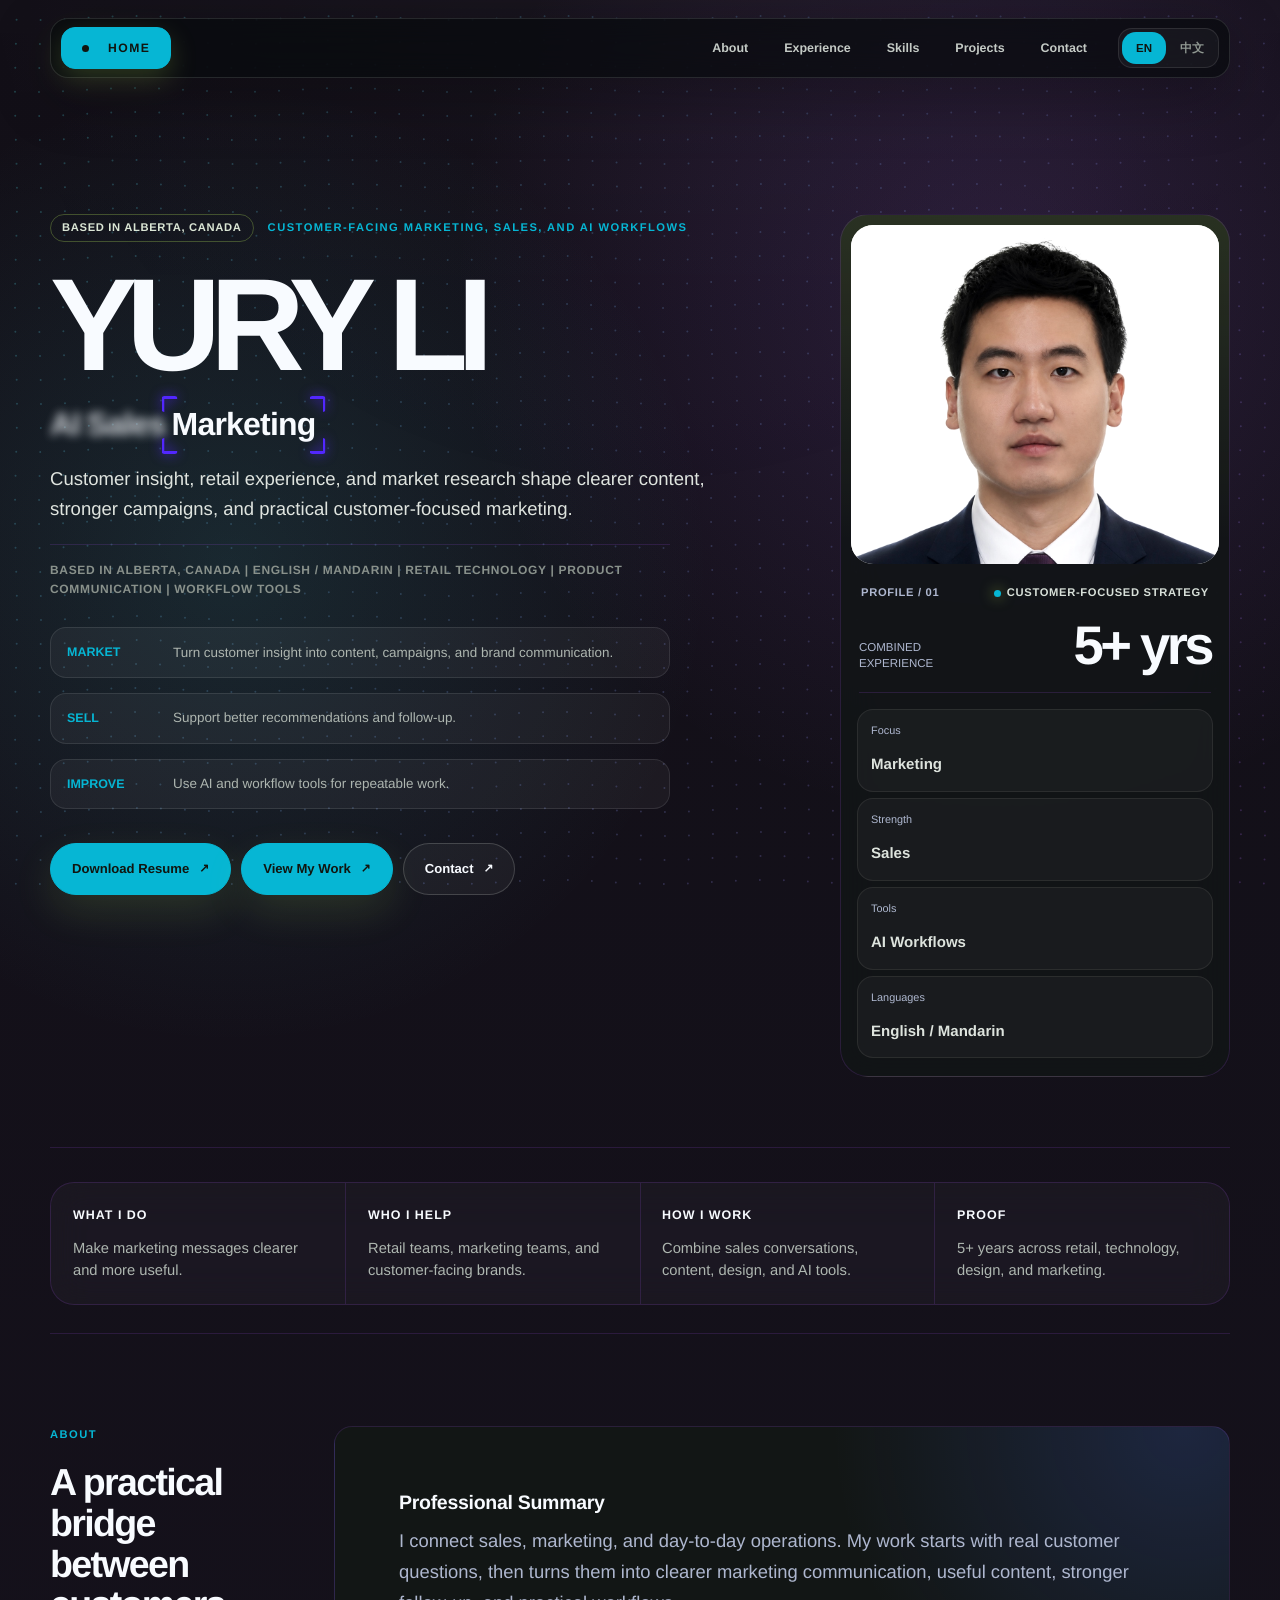
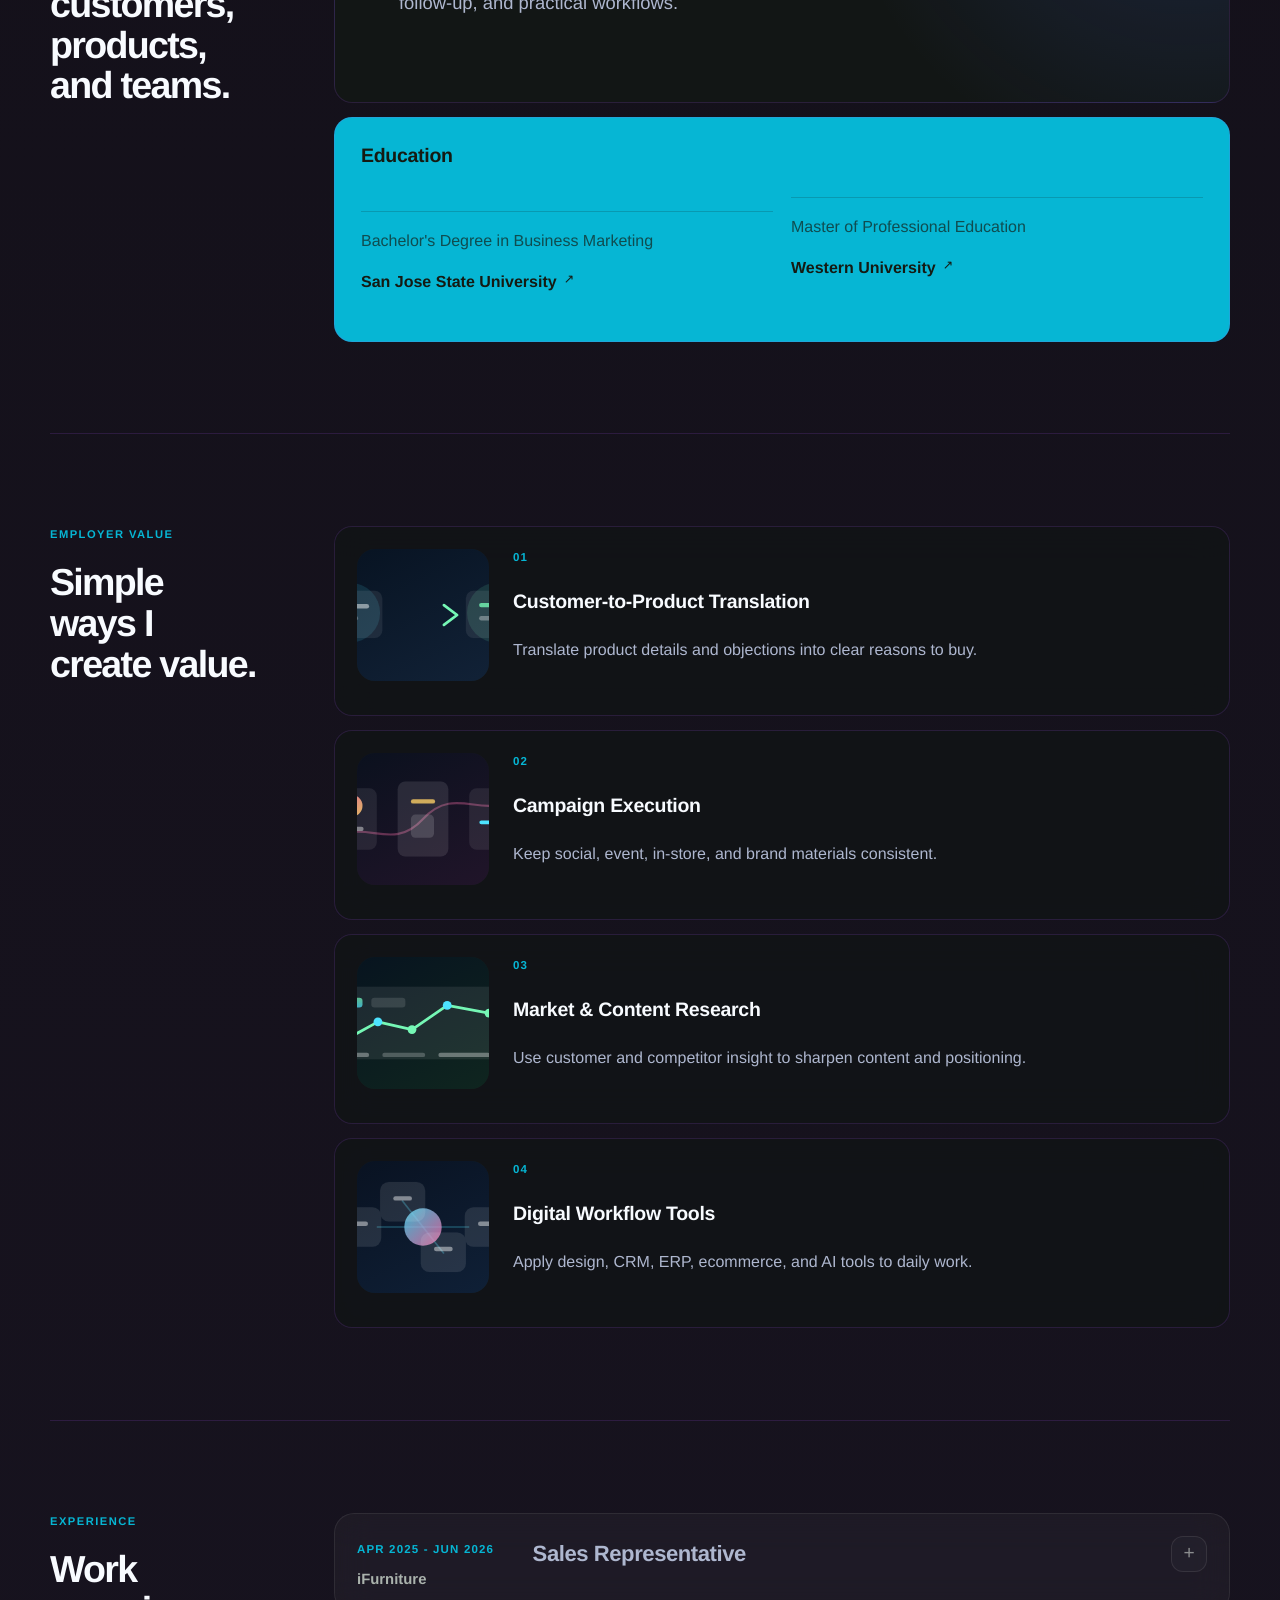
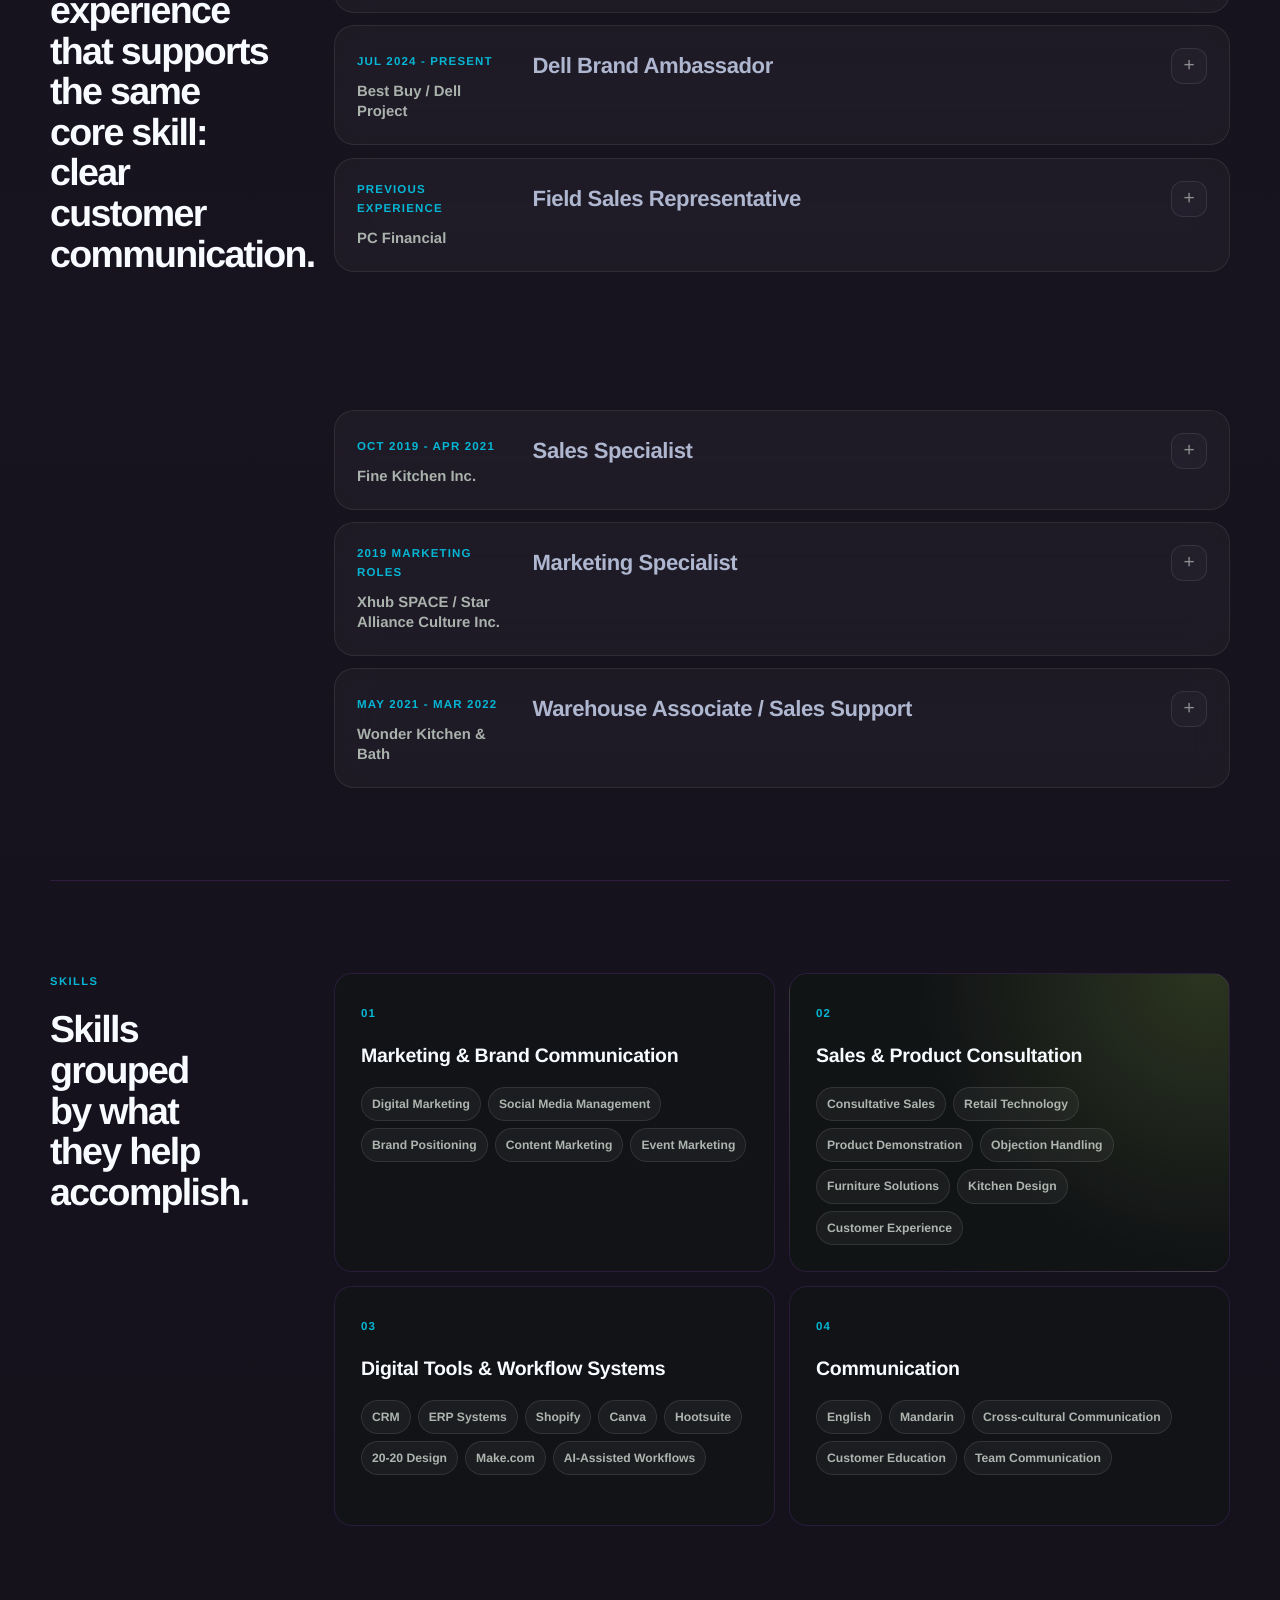
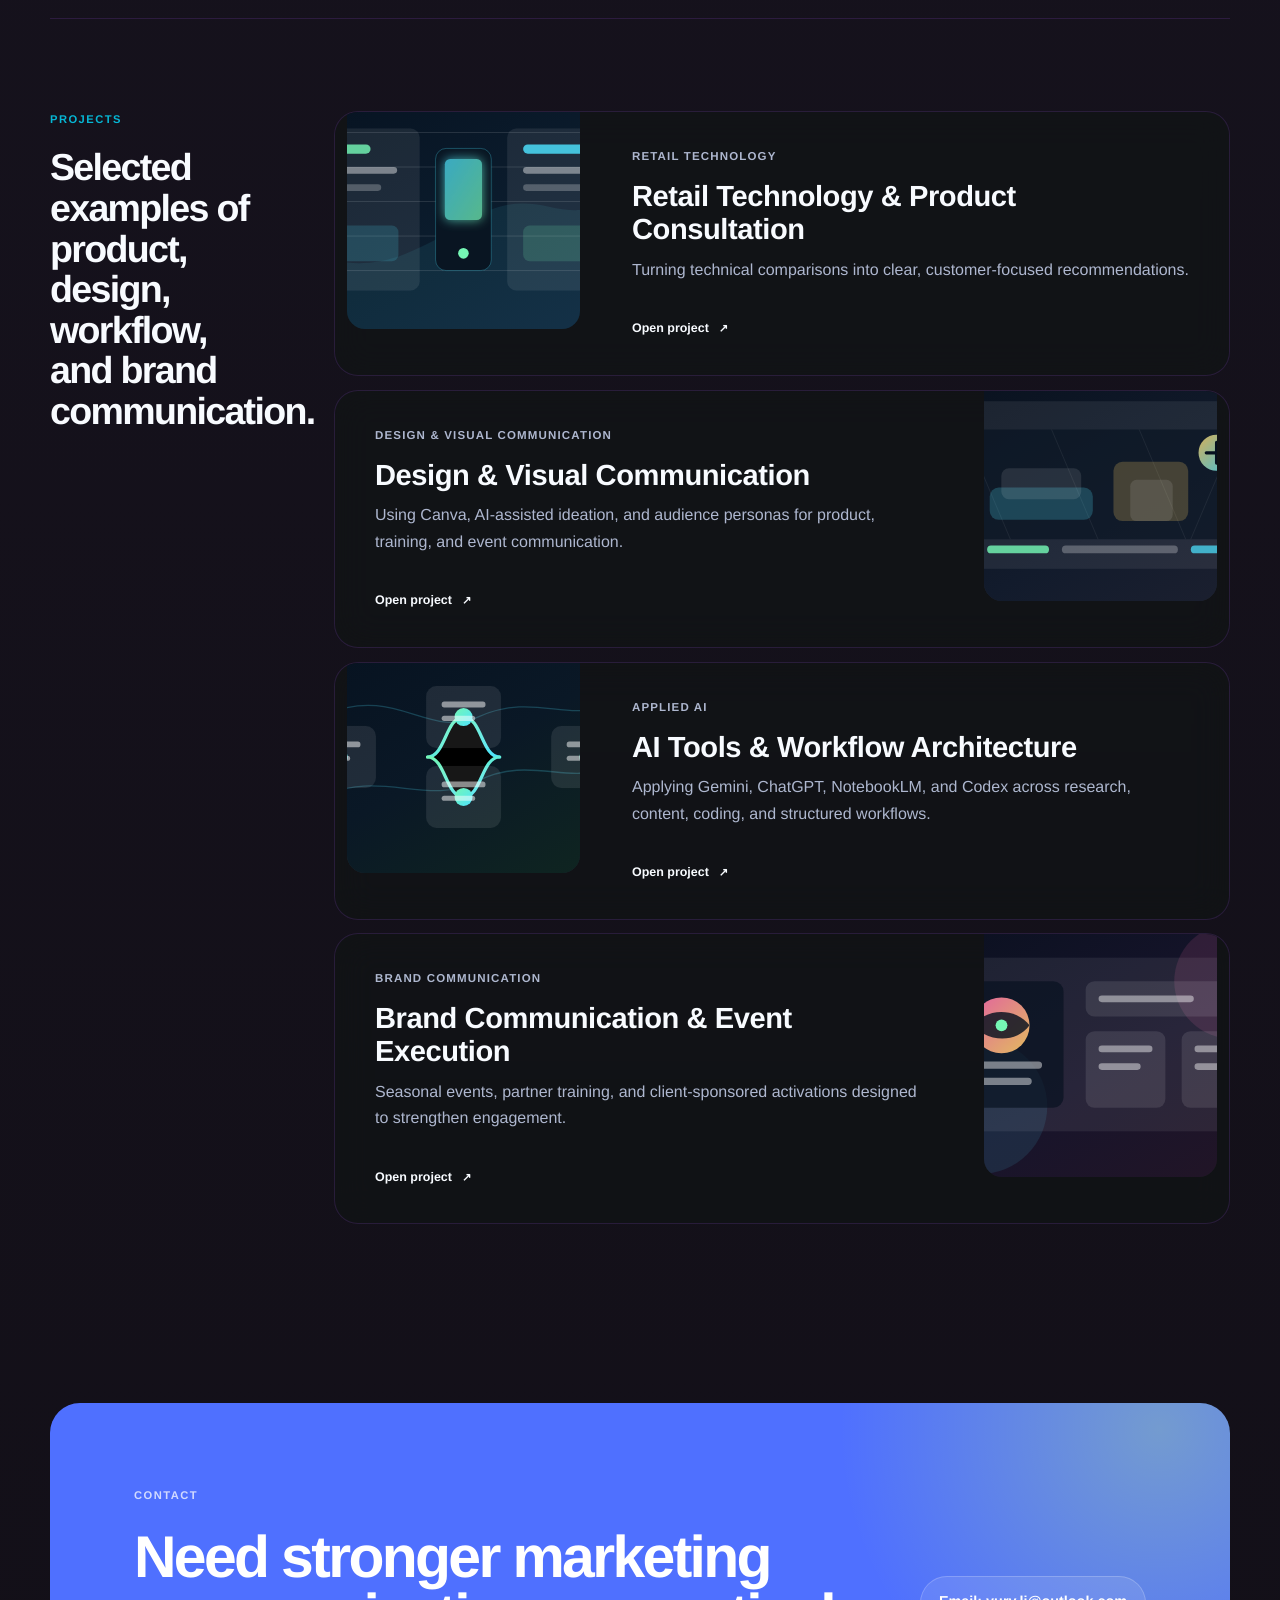
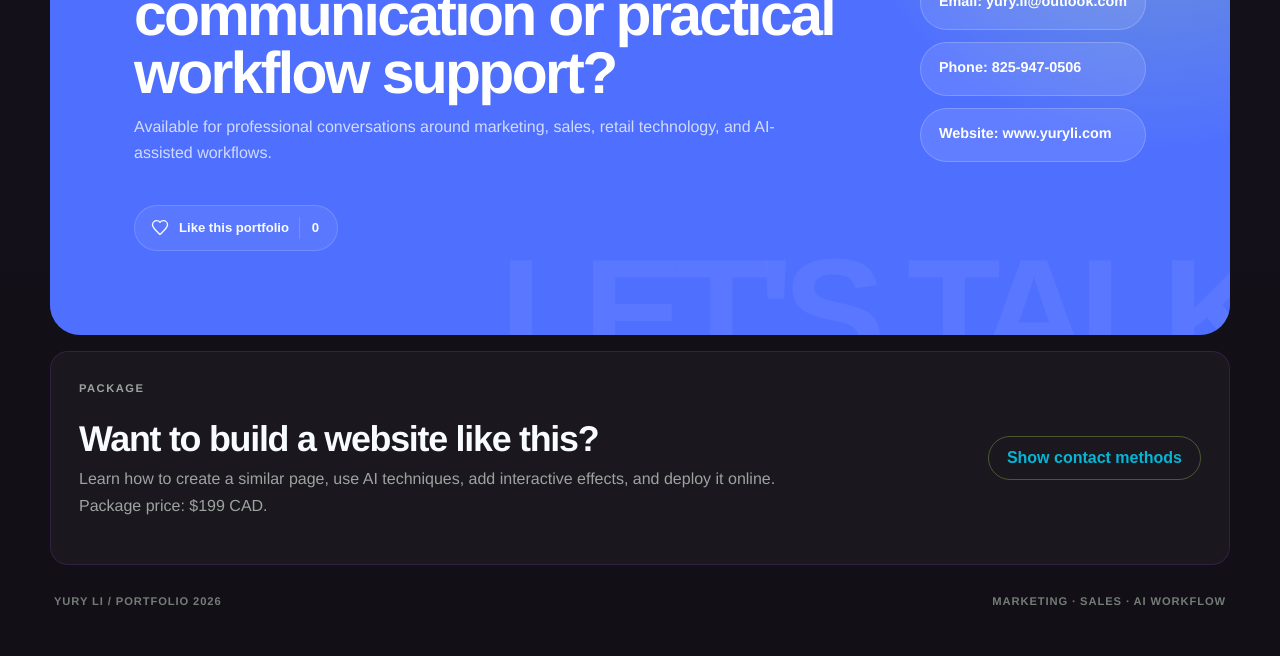
==== commit 1eafbb7e: "2026-06-20 20:10:34 -06:00 What changed： 删除以 “I” 开头的表达。 改为客观的能力描述。 同步更新中文翻译。" ====
--- a/index.html
+++ b/index.html
@@ -43,7 +43,7 @@
           </span>
         </p>
         <p class="hero-text">
-          I turn customer insight, retail experience, and market research into clearer content, stronger campaigns, and practical AI-assisted marketing workflows.
+          Customer insight, retail experience, and market research shape clearer content, stronger campaigns, and practical customer-focused marketing.
         </p>
         <p class="hero-credibility">
           Based in Alberta, Canada | English / Mandarin | Retail Technology | Product Communication | Workflow Tools
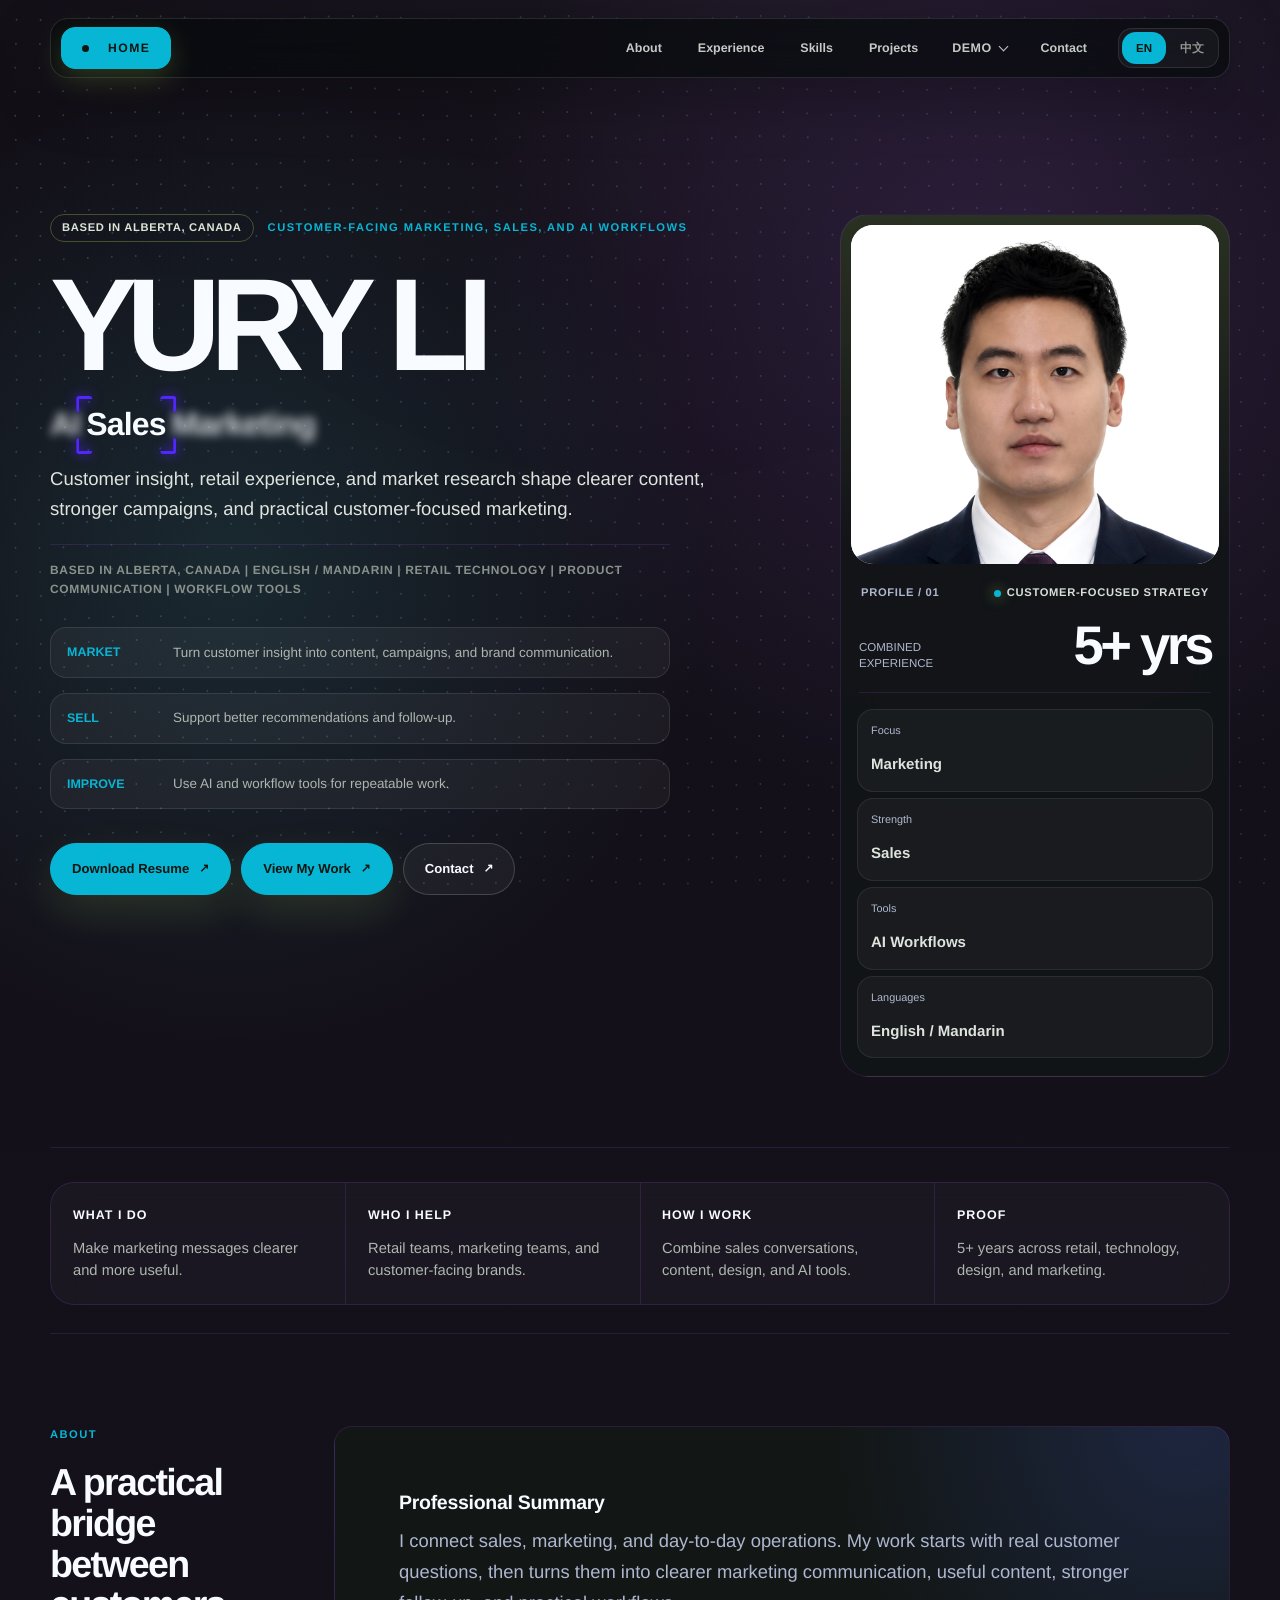
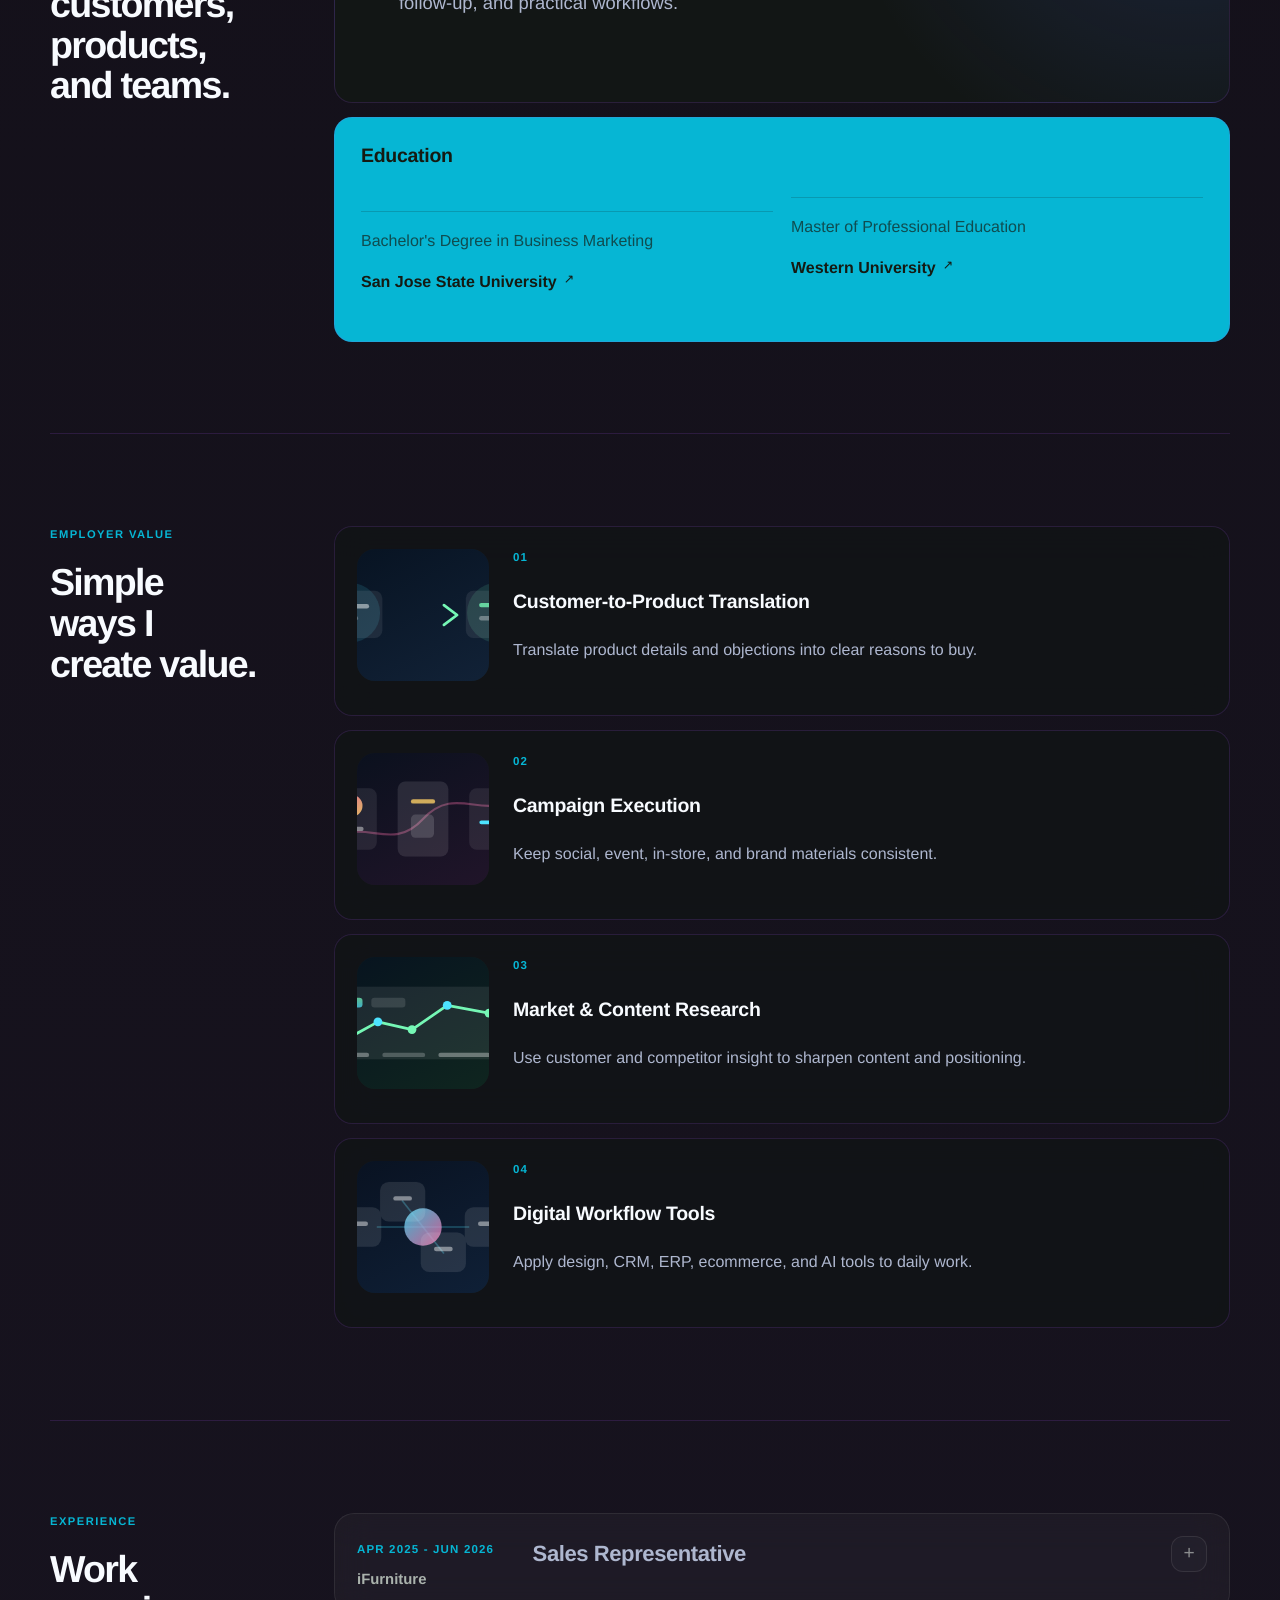
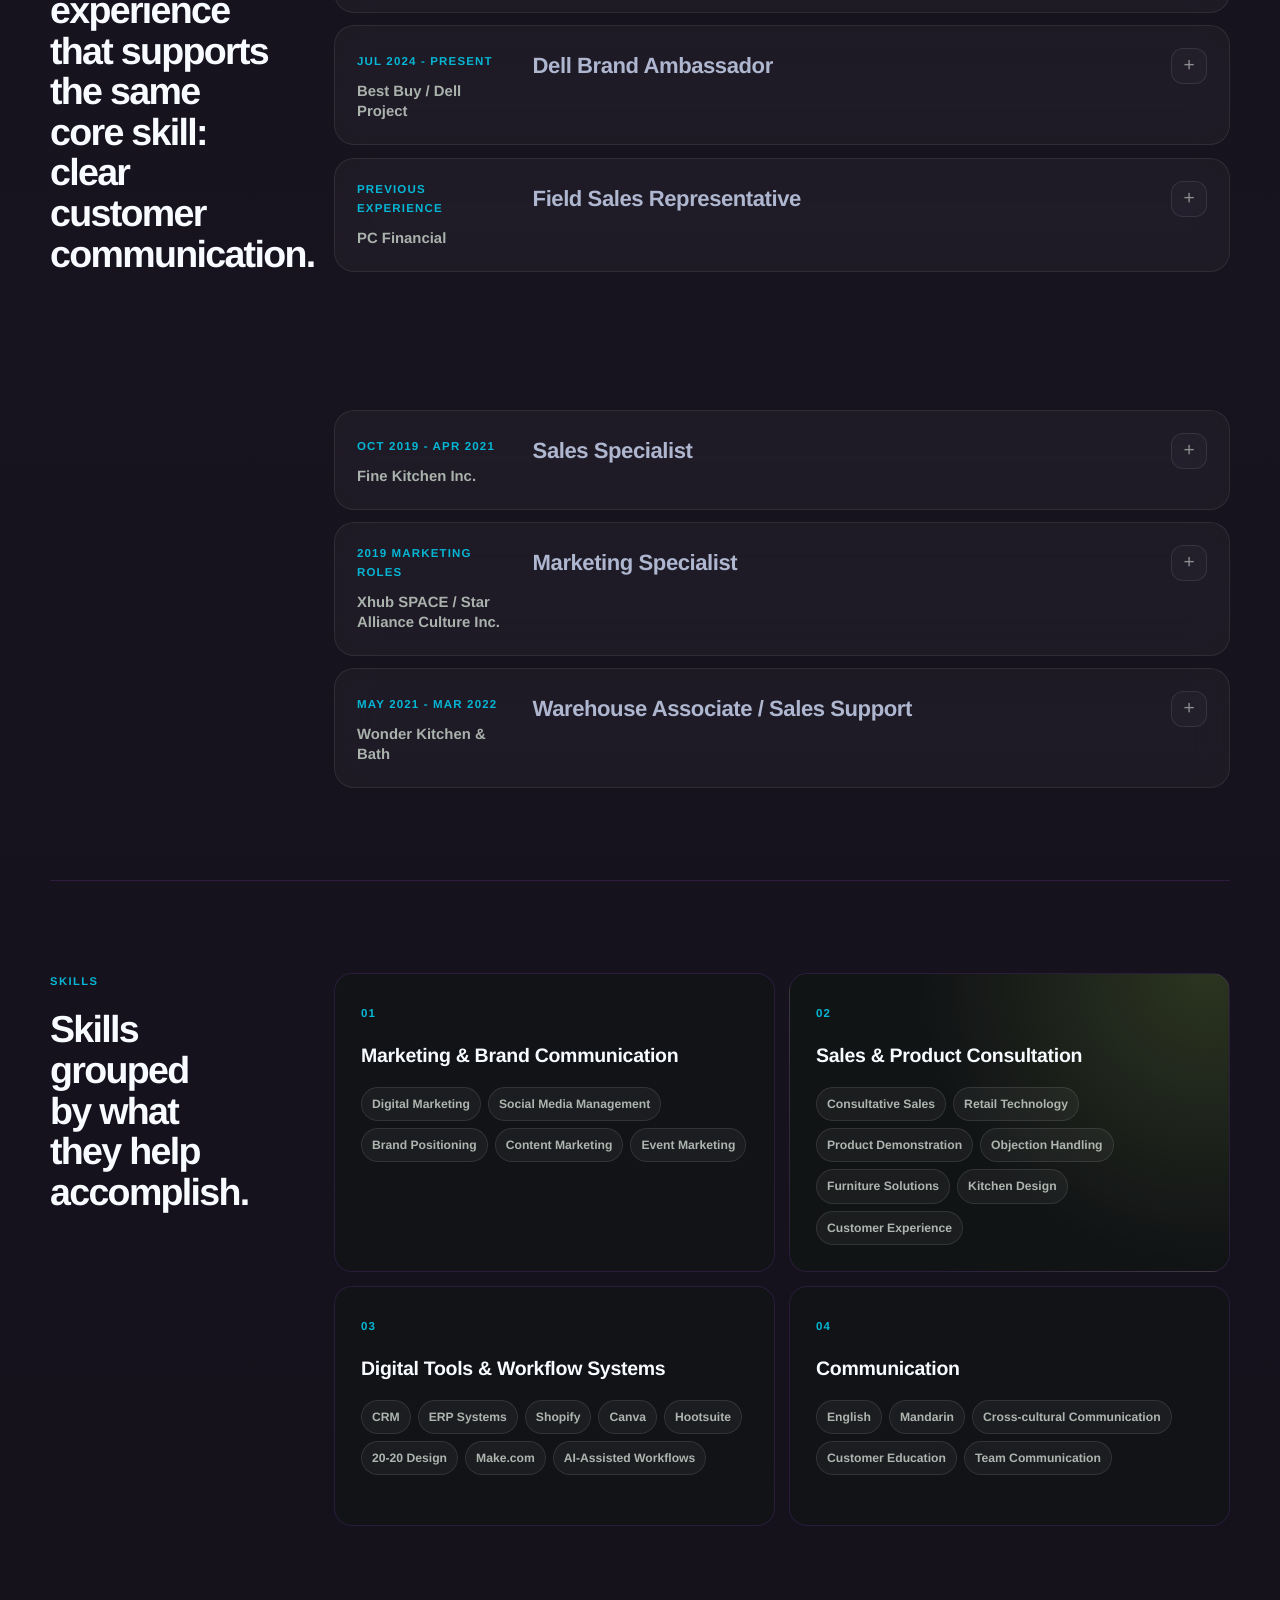
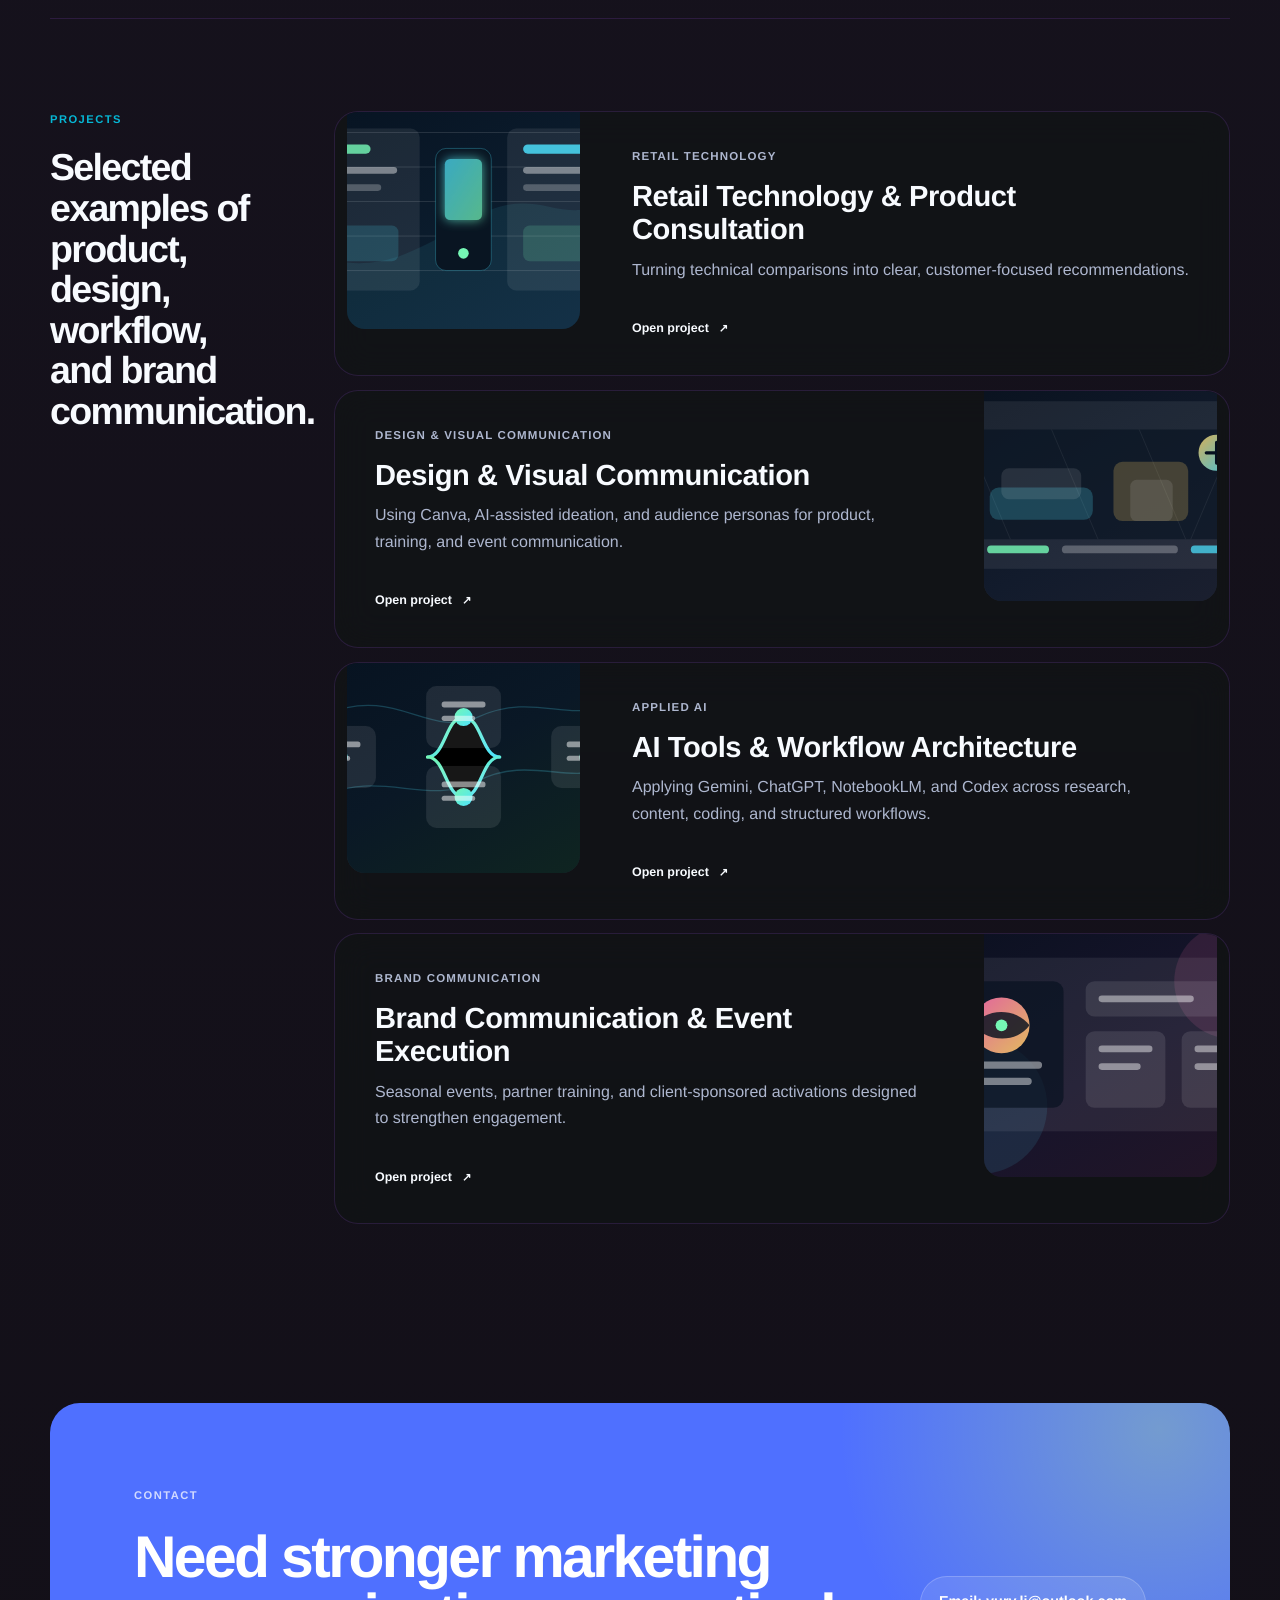
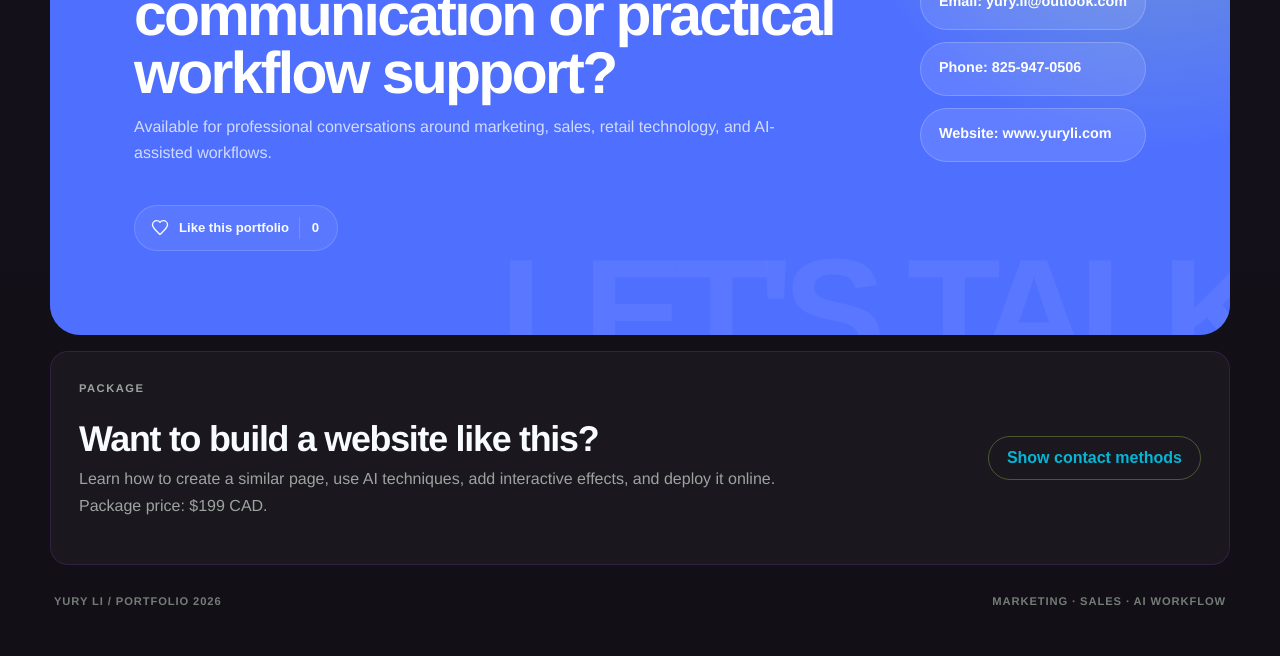
==== commit c009e838: "2026-06-20 20:30:11 -06:00 主菜单新增 DEMO 下拉选项及“产品介绍”入口。 创建“单张图片 → 完整产品展示”页面。 设计 5 个 AI 专业流程：视觉分析、产品一致性、" ====
--- a/index.html
+++ b/index.html
@@ -22,6 +22,12 @@
       <a href="#experience">Experience</a>
       <a href="#skills">Skills</a>
       <a href="#projects">Projects</a>
+      <details class="nav-demo">
+        <summary>DEMO</summary>
+        <div class="nav-demo-menu">
+          <a href="projects/product-showcase-demo.html">Product Presentation</a>
+        </div>
+      </details>
       <a href="#contact">Contact</a>
     </nav>
   </header>
--- a/styles.css
+++ b/styles.css
@@ -4553,3 +4553,661 @@
   mix-blend-mode: normal;
   filter: none;
 }
+
+/* Demo navigation */
+.nav-demo {
+  position: relative;
+  flex: 0 0 auto;
+}
+
+.nav-demo summary {
+  display: inline-flex;
+  align-items: center;
+  justify-content: center;
+  min-height: 38px;
+  padding: 0 14px;
+  border: 1px solid transparent;
+  border-radius: 14px;
+  color: #c4cac5;
+  font-size: 0.78rem;
+  font-weight: 650;
+  letter-spacing: 0.04em;
+  list-style: none;
+  cursor: pointer;
+  transition: border-color 180ms ease, background 180ms ease, color 180ms ease;
+}
+
+.nav-demo summary::-webkit-details-marker {
+  display: none;
+}
+
+.nav-demo summary::after {
+  content: "";
+  width: 6px;
+  height: 6px;
+  margin: -3px 0 0 8px;
+  border-right: 1px solid currentColor;
+  border-bottom: 1px solid currentColor;
+  transform: rotate(45deg);
+  transition: transform 180ms ease, margin 180ms ease;
+}
+
+.nav-demo[open] summary::after {
+  margin-top: 3px;
+  transform: rotate(225deg);
+}
+
+.nav-demo summary:hover,
+.nav-demo[open] summary {
+  border-color: rgba(235, 242, 232, 0.09);
+  background: rgba(244, 246, 239, 0.08);
+  color: var(--text);
+}
+
+.nav-demo-menu {
+  position: absolute;
+  z-index: 60;
+  top: calc(100% + 12px);
+  right: 0;
+  width: max-content;
+  min-width: 218px;
+  padding: 7px;
+  border: 1px solid rgba(244, 246, 239, 0.12);
+  border-radius: 16px;
+  background: rgba(10, 12, 16, 0.96);
+  box-shadow: 0 22px 60px rgba(0, 0, 0, 0.42);
+  backdrop-filter: blur(20px);
+}
+
+.nav-links .nav-demo-menu a {
+  width: 100%;
+  justify-content: flex-start;
+  padding: 0 14px;
+  border-color: transparent;
+  border-radius: 11px;
+}
+
+/* AI product presentation demo */
+.demo-page {
+  --demo-cream: #f1eee6;
+  --demo-ink: #101512;
+  --demo-green: #b7ff55;
+  --demo-purple: #aa7cff;
+}
+
+.demo-main {
+  position: relative;
+  z-index: 1;
+  width: min(1180px, calc(100% - 56px));
+  margin: 0 auto;
+  padding: 132px 0 96px;
+}
+
+.demo-hero {
+  display: grid;
+  grid-template-columns: minmax(0, 0.92fr) minmax(360px, 0.78fr);
+  gap: clamp(34px, 6vw, 86px);
+  align-items: center;
+  min-height: 700px;
+  padding: 56px 0 70px;
+}
+
+.demo-hero-copy h1 {
+  max-width: 780px;
+  margin: 22px 0 24px;
+  font-size: clamp(4.1rem, 7.3vw, 7.4rem);
+  line-height: 0.88;
+  letter-spacing: -0.065em;
+}
+
+.demo-lead {
+  max-width: 680px;
+  color: #b4bcb5;
+  font-size: clamp(1.04rem, 1.6vw, 1.25rem);
+  line-height: 1.72;
+}
+
+.demo-metrics {
+  display: grid;
+  grid-template-columns: repeat(3, minmax(0, 1fr));
+  gap: 8px;
+  margin-top: 38px;
+}
+
+.demo-metrics div {
+  padding: 18px;
+  border: 1px solid rgba(244, 246, 239, 0.1);
+  border-radius: 16px;
+  background: rgba(244, 246, 239, 0.035);
+}
+
+.demo-metrics strong,
+.demo-metrics span {
+  display: block;
+}
+
+.demo-metrics strong {
+  color: var(--demo-green);
+  font-size: 1.5rem;
+}
+
+.demo-metrics span {
+  margin-top: 4px;
+  color: #919a93;
+  font-size: 0.72rem;
+  text-transform: uppercase;
+  letter-spacing: 0.08em;
+}
+
+.demo-hero-preview {
+  position: relative;
+  padding: 46px 14px 14px;
+  border: 1px solid rgba(244, 246, 239, 0.14);
+  border-radius: 28px;
+  background: linear-gradient(160deg, rgba(170, 124, 255, 0.13), rgba(183, 255, 85, 0.035) 58%, rgba(244, 246, 239, 0.035));
+  box-shadow: 0 34px 100px rgba(0, 0, 0, 0.36);
+  transform: rotate(1.8deg);
+}
+
+.demo-window-label {
+  position: absolute;
+  top: 17px;
+  left: 18px;
+  color: #aab1ac;
+  font-size: 0.65rem;
+  font-weight: 700;
+  letter-spacing: 0.12em;
+}
+
+.demo-preview-viewport {
+  height: 560px;
+  overflow: hidden;
+  border-radius: 18px;
+  background: var(--demo-cream);
+}
+
+.demo-preview-viewport img {
+  display: block;
+  width: 100%;
+  height: auto;
+}
+
+.demo-intro,
+.demo-final-heading {
+  display: grid;
+  grid-template-columns: minmax(0, 0.8fr) minmax(300px, 0.55fr);
+  gap: 60px;
+  align-items: end;
+}
+
+.demo-intro {
+  margin: 40px 0 34px;
+  padding: 56px 0 28px;
+  border-top: 1px solid rgba(244, 246, 239, 0.11);
+}
+
+.demo-intro h2,
+.demo-final-heading h2 {
+  margin-top: 10px;
+  font-size: clamp(2.5rem, 5vw, 5rem);
+  line-height: 0.96;
+  letter-spacing: -0.05em;
+}
+
+.demo-intro > p,
+.demo-final-heading > p {
+  color: #aeb6b0;
+  line-height: 1.75;
+}
+
+.demo-kicker {
+  color: var(--demo-green);
+  font-size: 0.73rem;
+  font-weight: 800;
+  letter-spacing: 0.14em;
+  text-transform: uppercase;
+}
+
+.demo-process {
+  display: grid;
+  gap: 18px;
+}
+
+.demo-step {
+  overflow: hidden;
+  border: 1px solid rgba(244, 246, 239, 0.11);
+  border-radius: 28px;
+  background: linear-gradient(150deg, rgba(244, 246, 239, 0.055), rgba(244, 246, 239, 0.018));
+  box-shadow: 0 24px 70px rgba(0, 0, 0, 0.18);
+}
+
+.demo-step-heading {
+  display: grid;
+  grid-template-columns: auto minmax(0, 1fr) auto;
+  gap: 22px;
+  align-items: center;
+  padding: 25px 28px;
+  border-bottom: 1px solid rgba(244, 246, 239, 0.09);
+}
+
+.demo-step-number {
+  display: grid;
+  width: 50px;
+  height: 50px;
+  place-items: center;
+  border: 1px solid rgba(183, 255, 85, 0.3);
+  border-radius: 14px;
+  color: var(--demo-green);
+  font-weight: 800;
+}
+
+.demo-step-label,
+.demo-panel-title {
+  margin: 0 0 5px;
+  color: #8f9891;
+  font-size: 0.67rem;
+  font-weight: 750;
+  letter-spacing: 0.12em;
+  text-transform: uppercase;
+}
+
+.demo-step-heading h2 {
+  margin: 0;
+  font-size: clamp(1.45rem, 3vw, 2.25rem);
+  letter-spacing: -0.035em;
+}
+
+.demo-operation {
+  padding: 9px 12px;
+  border: 1px solid rgba(170, 124, 255, 0.26);
+  border-radius: 999px;
+  background: rgba(170, 124, 255, 0.08);
+  color: #cfb9ff;
+  font-size: 0.67rem;
+  font-weight: 750;
+  letter-spacing: 0.06em;
+  white-space: nowrap;
+}
+
+.demo-step-content {
+  padding: 28px;
+}
+
+.demo-source-grid {
+  display: grid;
+  grid-template-columns: minmax(280px, 0.78fr) minmax(0, 1fr);
+  gap: 20px;
+}
+
+.demo-source-image {
+  position: relative;
+  min-height: 330px;
+  overflow: hidden;
+  border-radius: 20px;
+  background: #f3f0e9;
+}
+
+.demo-source-image img {
+  position: absolute;
+  top: -2%;
+  left: -94%;
+  width: 195%;
+  max-width: none;
+}
+
+.demo-source-image span {
+  position: absolute;
+  top: 14px;
+  left: 14px;
+  padding: 7px 9px;
+  border-radius: 8px;
+  background: rgba(16, 21, 18, 0.9);
+  color: var(--demo-green);
+  font-size: 0.65rem;
+  font-weight: 800;
+  letter-spacing: 0.1em;
+}
+
+.demo-analysis-panel {
+  display: flex;
+  flex-direction: column;
+  justify-content: center;
+  padding: 28px;
+  border: 1px solid rgba(244, 246, 239, 0.1);
+  border-radius: 20px;
+  background: rgba(8, 11, 10, 0.38);
+}
+
+.demo-signal-list {
+  display: flex;
+  flex-wrap: wrap;
+  gap: 9px;
+  margin: 14px 0 24px;
+}
+
+.demo-signal-list span {
+  padding: 9px 11px;
+  border: 1px solid rgba(183, 255, 85, 0.16);
+  border-radius: 10px;
+  background: rgba(183, 255, 85, 0.045);
+  color: #d8ded9;
+  font-size: 0.78rem;
+}
+
+.demo-note {
+  color: #98a199;
+  line-height: 1.68;
+}
+
+.demo-lock-grid,
+.demo-scene-grid,
+.demo-qa-grid {
+  display: grid;
+  grid-template-columns: repeat(3, minmax(0, 1fr));
+  gap: 12px;
+}
+
+.demo-lock-card,
+.demo-scene-card,
+.demo-qa-card,
+.demo-content-block {
+  min-width: 0;
+  padding: 22px;
+  border: 1px solid rgba(244, 246, 239, 0.1);
+  border-radius: 18px;
+  background: rgba(8, 11, 10, 0.34);
+}
+
+.demo-lock-card > span,
+.demo-qa-card > span {
+  color: var(--demo-green);
+  font-size: 0.63rem;
+  font-weight: 800;
+  letter-spacing: 0.11em;
+}
+
+.demo-lock-card strong,
+.demo-qa-card strong,
+.demo-content-block strong {
+  display: block;
+  margin: 9px 0 8px;
+  font-size: 1rem;
+}
+
+.demo-lock-card p,
+.demo-scene-card p,
+.demo-qa-card p,
+.demo-content-block p {
+  color: #99a29b;
+  font-size: 0.86rem;
+  line-height: 1.58;
+}
+
+.demo-prompt-line {
+  margin: 0 28px 28px;
+  padding: 15px 18px;
+  border-left: 2px solid var(--demo-purple);
+  border-radius: 0 12px 12px 0;
+  background: rgba(170, 124, 255, 0.07);
+  color: #b8c0ba;
+  font-family: Consolas, monospace;
+  font-size: 0.76rem;
+  line-height: 1.6;
+}
+
+.demo-prompt-line span {
+  margin-right: 12px;
+  color: #cfb9ff;
+  font-family: inherit;
+  font-weight: 800;
+}
+
+.demo-scene-card {
+  display: flex;
+  gap: 16px;
+}
+
+.demo-scene-index {
+  display: grid;
+  flex: 0 0 auto;
+  width: 38px;
+  height: 38px;
+  place-items: center;
+  border-radius: 10px;
+  background: var(--demo-green);
+  color: var(--demo-ink);
+  font-size: 0.74rem;
+  font-weight: 850;
+}
+
+.demo-scene-card strong {
+  display: block;
+  margin-bottom: 7px;
+}
+
+.demo-direction-bar {
+  display: grid;
+  grid-template-columns: auto 1fr auto 1fr auto 1fr auto 1fr;
+  gap: 10px 14px;
+  align-items: center;
+  margin: 0 28px 28px;
+  padding: 16px 18px;
+  border: 1px solid rgba(244, 246, 239, 0.09);
+  border-radius: 14px;
+}
+
+.demo-direction-bar span {
+  color: #778079;
+  font-size: 0.6rem;
+  font-weight: 800;
+  letter-spacing: 0.08em;
+}
+
+.demo-direction-bar b {
+  color: #cdd3ce;
+  font-size: 0.74rem;
+  font-weight: 650;
+}
+
+.demo-content-map {
+  display: grid;
+  grid-template-columns: repeat(6, minmax(0, 1fr));
+  gap: 12px;
+}
+
+.demo-content-block {
+  grid-column: span 2;
+}
+
+.demo-content-block:nth-child(4),
+.demo-content-block:nth-child(5) {
+  grid-column: span 3;
+}
+
+.demo-content-block > span {
+  color: #cfb9ff;
+  font-size: 0.65rem;
+  font-weight: 800;
+}
+
+.demo-content-primary {
+  border-color: rgba(183, 255, 85, 0.25);
+  background: linear-gradient(145deg, rgba(183, 255, 85, 0.08), rgba(8, 11, 10, 0.34));
+}
+
+.demo-qa-grid {
+  grid-template-columns: repeat(4, minmax(0, 1fr));
+}
+
+.demo-final {
+  margin-top: 100px;
+  padding-top: 70px;
+  border-top: 1px solid rgba(244, 246, 239, 0.11);
+}
+
+.demo-final-heading {
+  margin-bottom: 40px;
+}
+
+.demo-final-frame {
+  overflow: hidden;
+  padding: 12px;
+  border: 1px solid rgba(244, 246, 239, 0.13);
+  border-radius: 30px;
+  background: rgba(244, 246, 239, 0.04);
+  box-shadow: 0 38px 120px rgba(0, 0, 0, 0.4);
+}
+
+.demo-final-frame img {
+  display: block;
+  width: 100%;
+  border-radius: 20px;
+}
+
+@media (max-width: 1040px) {
+  .demo-hero {
+    grid-template-columns: minmax(0, 1fr) minmax(300px, 0.72fr);
+  }
+
+  .demo-hero-copy h1 {
+    font-size: clamp(3.8rem, 7vw, 5.5rem);
+  }
+
+  .demo-preview-viewport {
+    height: 470px;
+  }
+
+  .demo-qa-grid {
+    grid-template-columns: repeat(2, minmax(0, 1fr));
+  }
+
+  .demo-direction-bar {
+    grid-template-columns: auto 1fr auto 1fr;
+  }
+}
+
+@media (max-width: 780px) {
+  .nav-demo {
+    width: 100%;
+  }
+
+  .nav-demo summary {
+    width: 100%;
+    min-height: 40px;
+    border-color: rgba(244, 246, 239, 0.08);
+    background: rgba(244, 246, 239, 0.035);
+  }
+
+  .nav-demo-menu {
+    position: static;
+    width: 100%;
+    min-width: 0;
+    margin-top: 6px;
+    padding: 5px;
+    border-radius: 12px;
+    box-shadow: none;
+  }
+
+  .demo-main {
+    width: min(100% - 32px, 680px);
+    padding-top: 118px;
+  }
+
+  .demo-hero {
+    grid-template-columns: 1fr;
+    min-height: auto;
+    padding: 42px 0 64px;
+  }
+
+  .demo-hero-copy h1 {
+    font-size: clamp(3.7rem, 16vw, 5.7rem);
+  }
+
+  .demo-hero-preview {
+    transform: none;
+  }
+
+  .demo-preview-viewport {
+    height: 560px;
+  }
+
+  .demo-intro,
+  .demo-final-heading,
+  .demo-source-grid {
+    grid-template-columns: 1fr;
+    gap: 24px;
+  }
+
+  .demo-step-heading {
+    grid-template-columns: auto minmax(0, 1fr);
+    gap: 16px;
+    padding: 22px;
+  }
+
+  .demo-operation {
+    grid-column: 2;
+    justify-self: start;
+  }
+
+  .demo-step-content {
+    padding: 20px;
+  }
+
+  .demo-source-image {
+    min-height: 320px;
+  }
+
+  .demo-lock-grid,
+  .demo-scene-grid {
+    grid-template-columns: 1fr;
+  }
+
+  .demo-content-map {
+    grid-template-columns: 1fr;
+  }
+
+  .demo-content-block,
+  .demo-content-block:nth-child(4),
+  .demo-content-block:nth-child(5) {
+    grid-column: auto;
+  }
+
+  .demo-prompt-line,
+  .demo-direction-bar {
+    margin-right: 20px;
+    margin-left: 20px;
+  }
+}
+
+@media (max-width: 520px) {
+  .demo-metrics {
+    grid-template-columns: 1fr;
+  }
+
+  .demo-metrics div {
+    display: flex;
+    align-items: baseline;
+    gap: 12px;
+  }
+
+  .demo-metrics span {
+    margin-top: 0;
+  }
+
+  .demo-preview-viewport {
+    height: 440px;
+  }
+
+  .demo-qa-grid,
+  .demo-direction-bar {
+    grid-template-columns: 1fr;
+  }
+
+  .demo-direction-bar {
+    gap: 4px;
+  }
+
+  .demo-direction-bar b {
+    margin-bottom: 8px;
+  }
+}
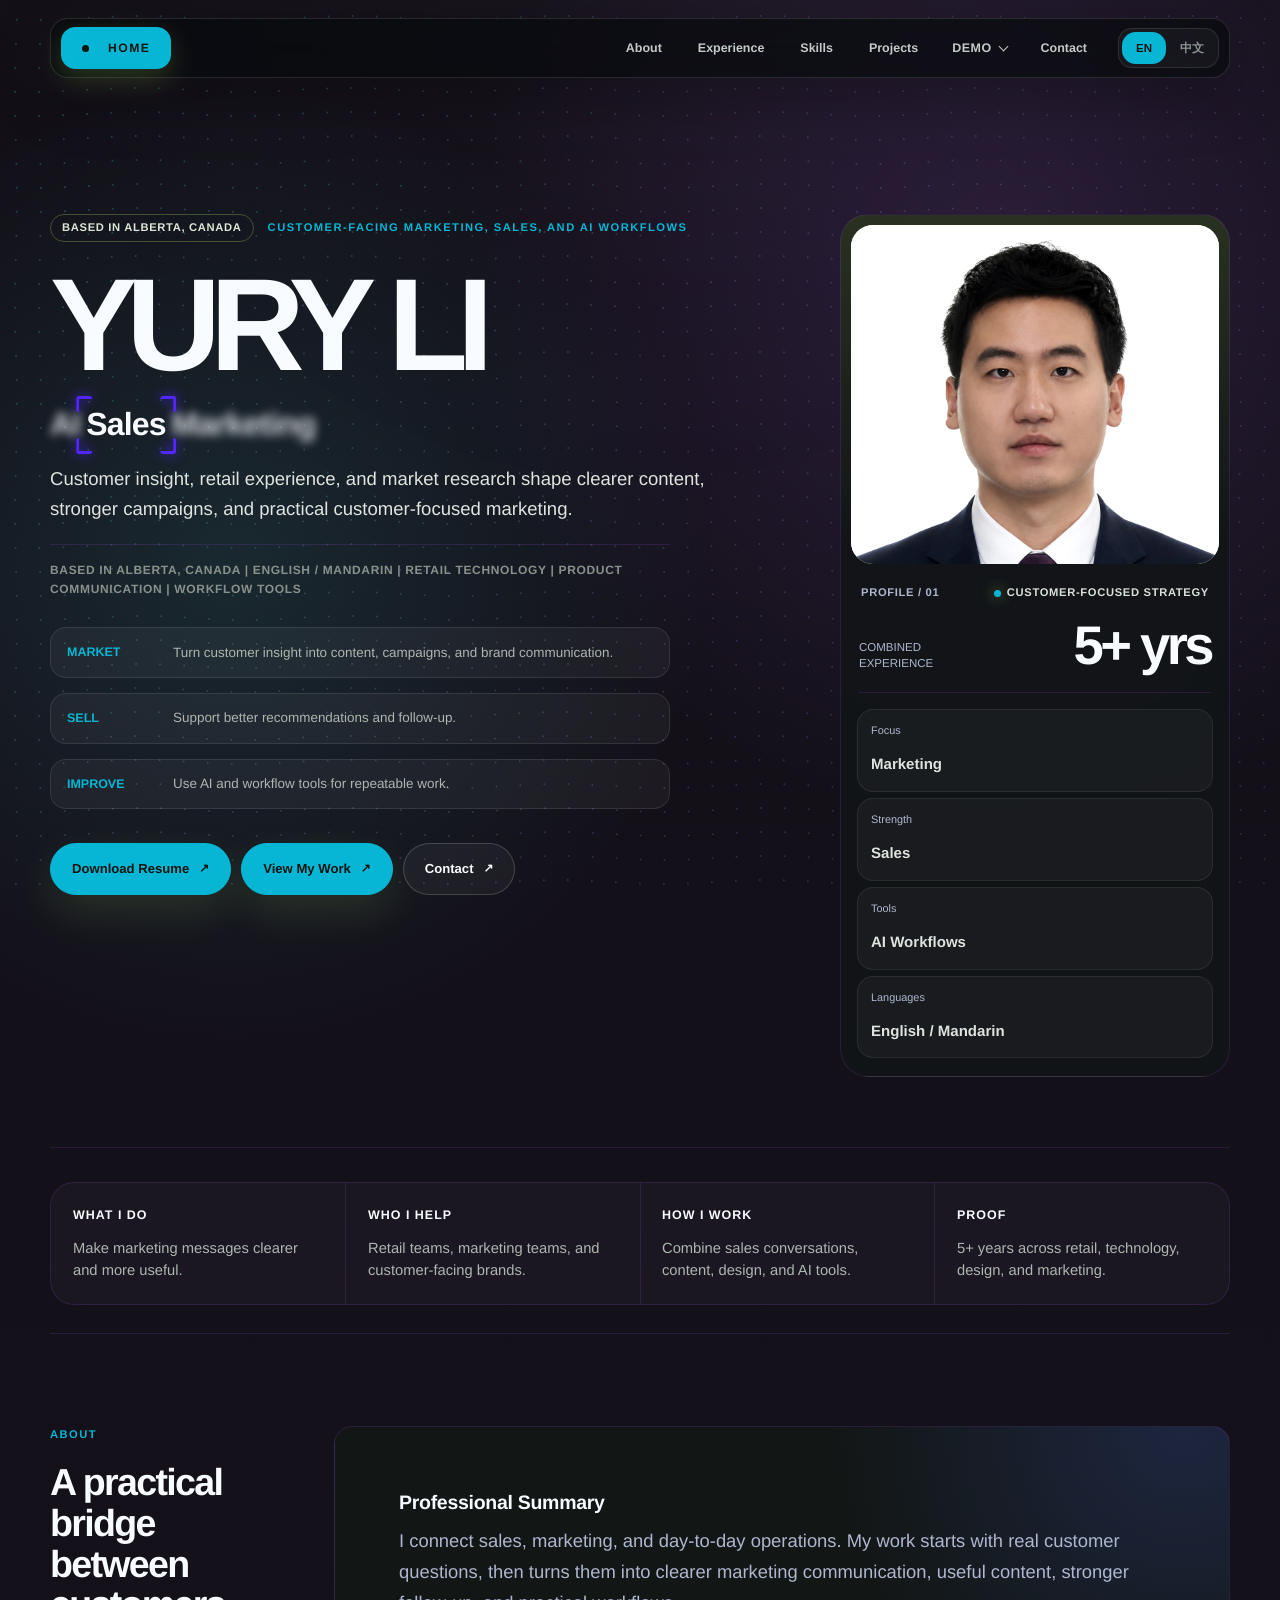
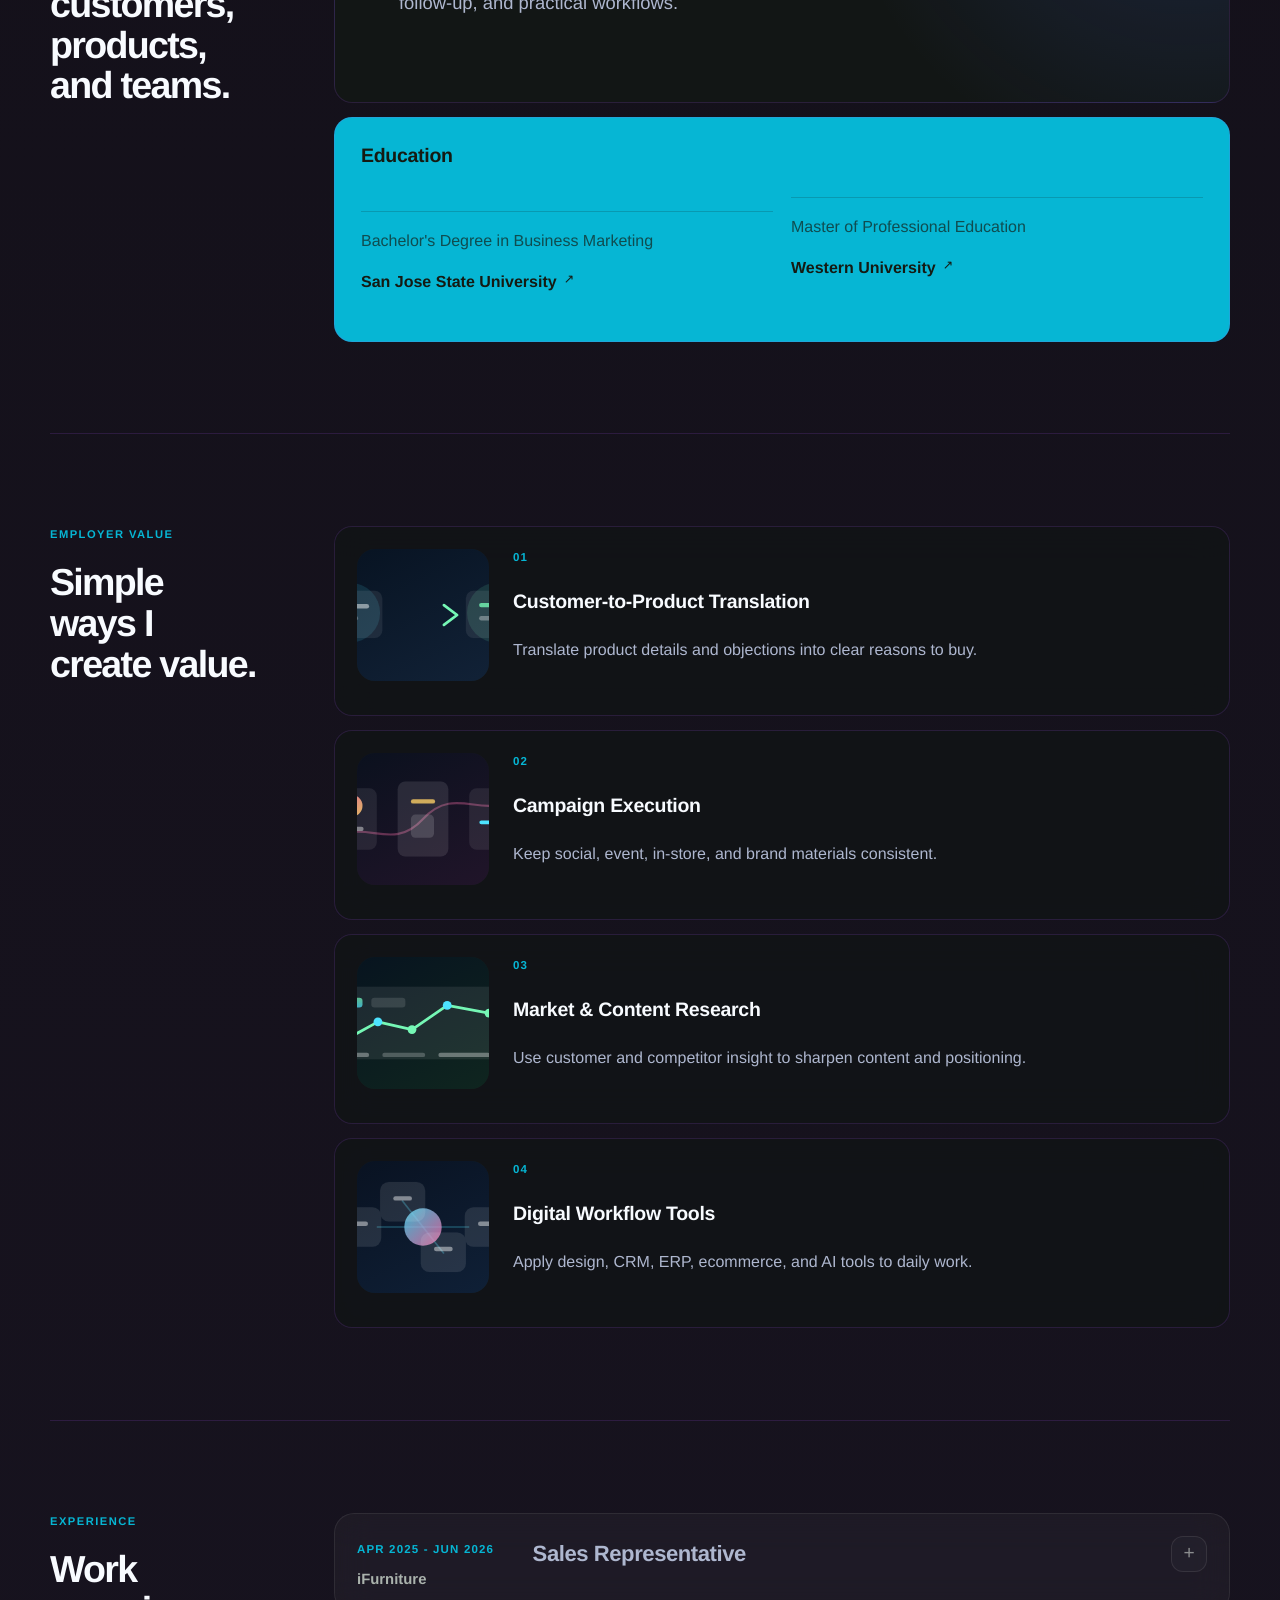
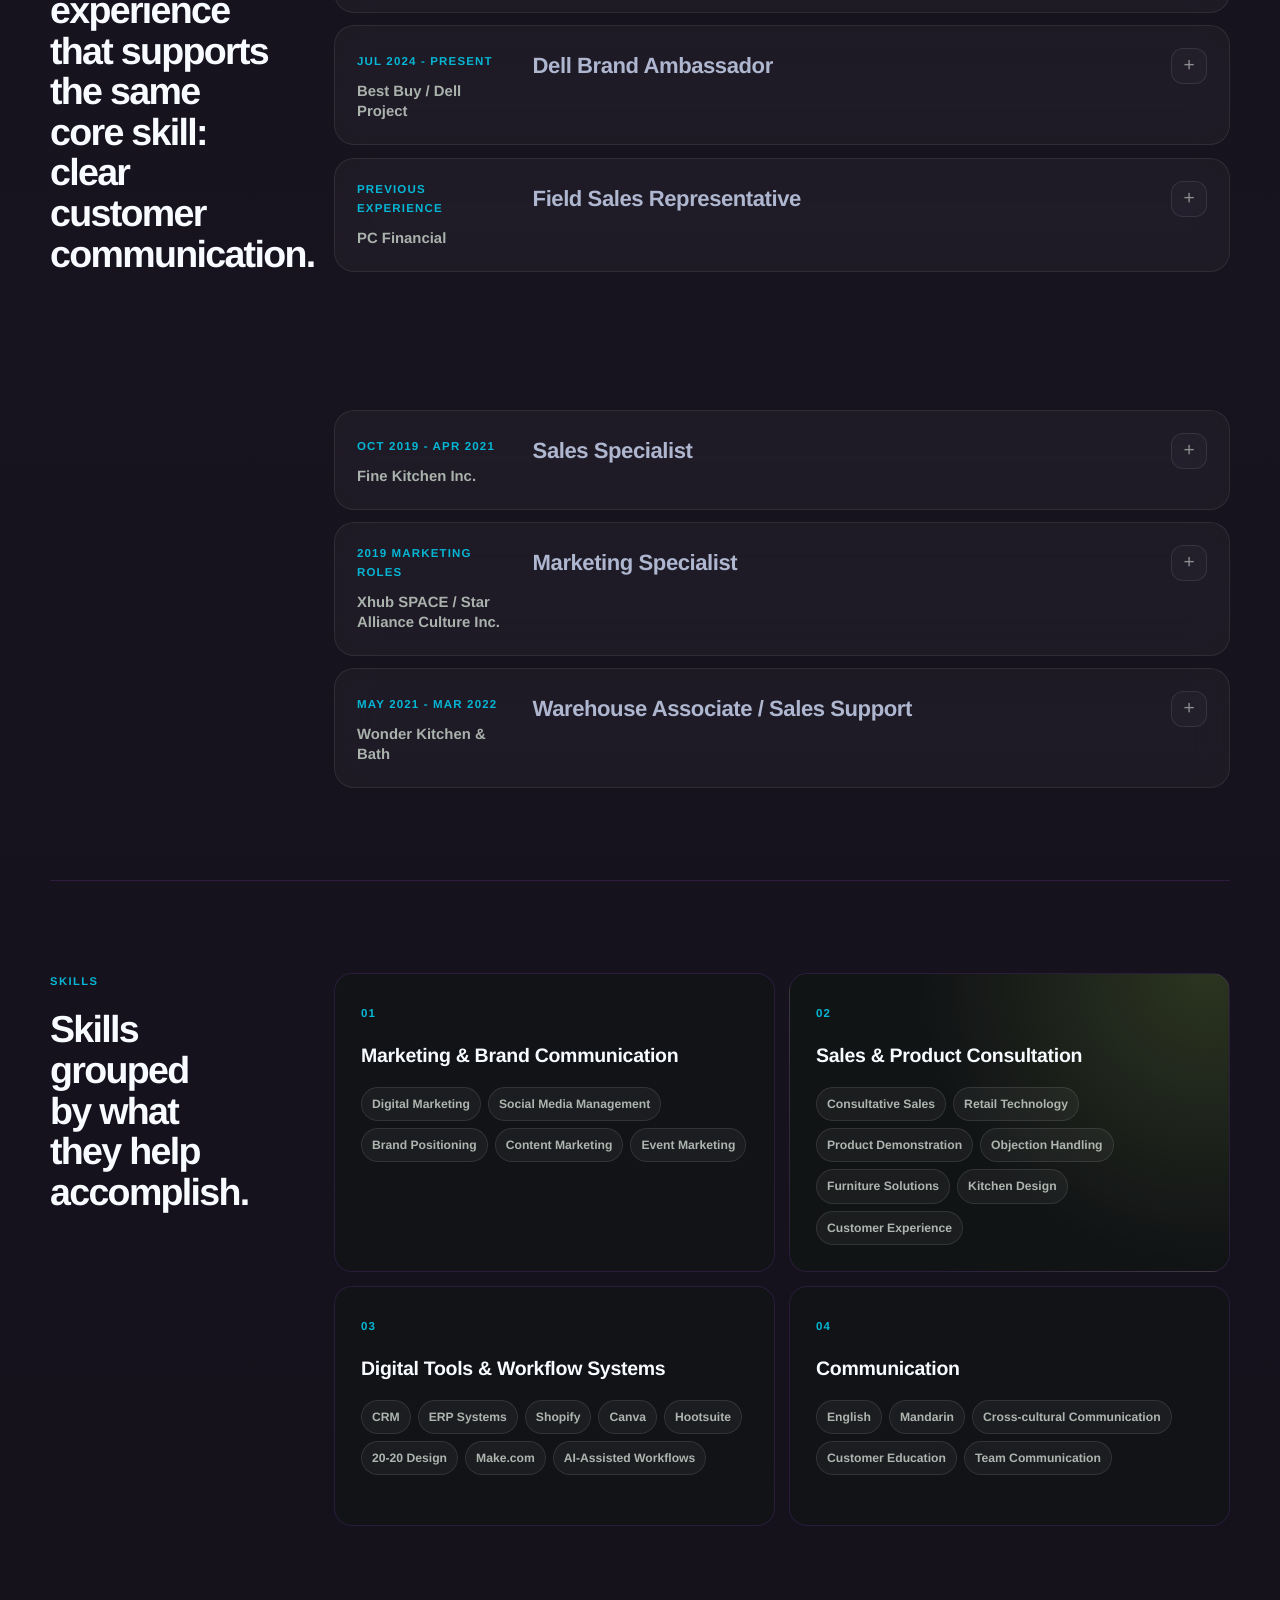
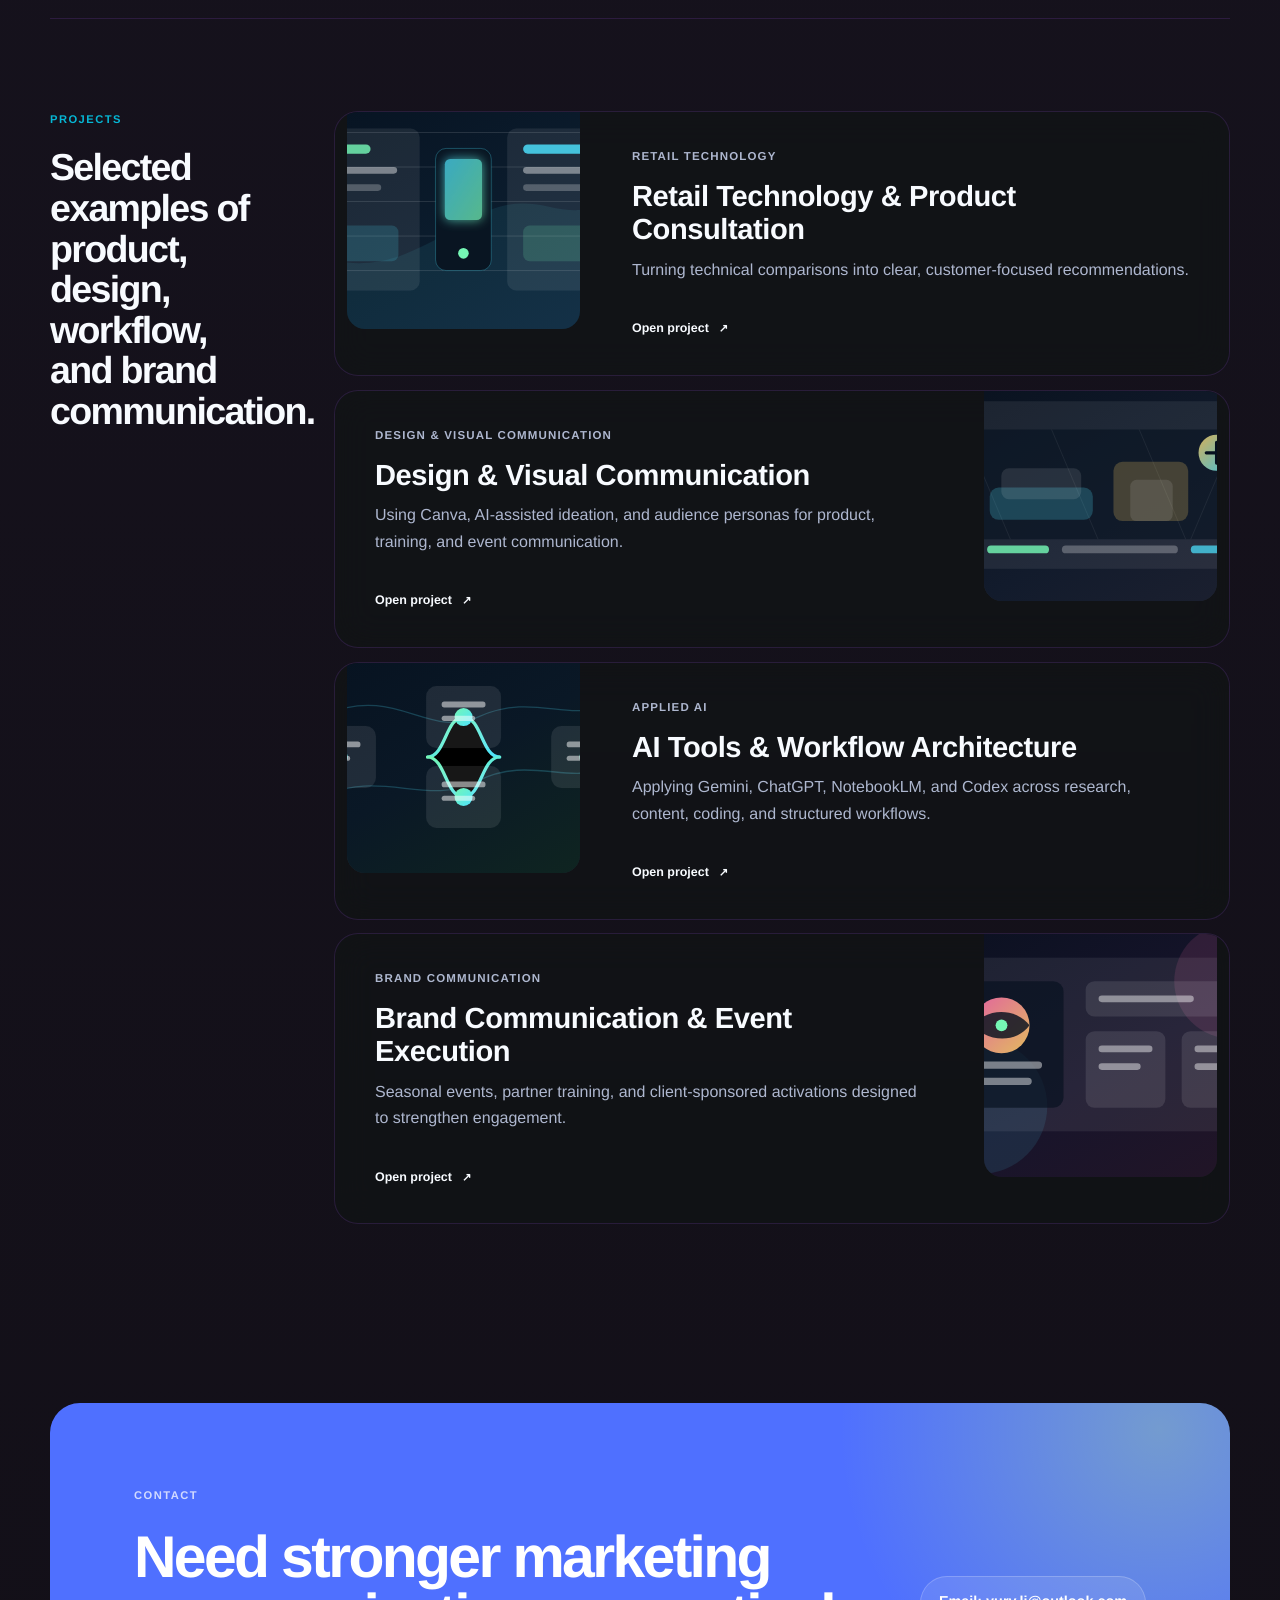
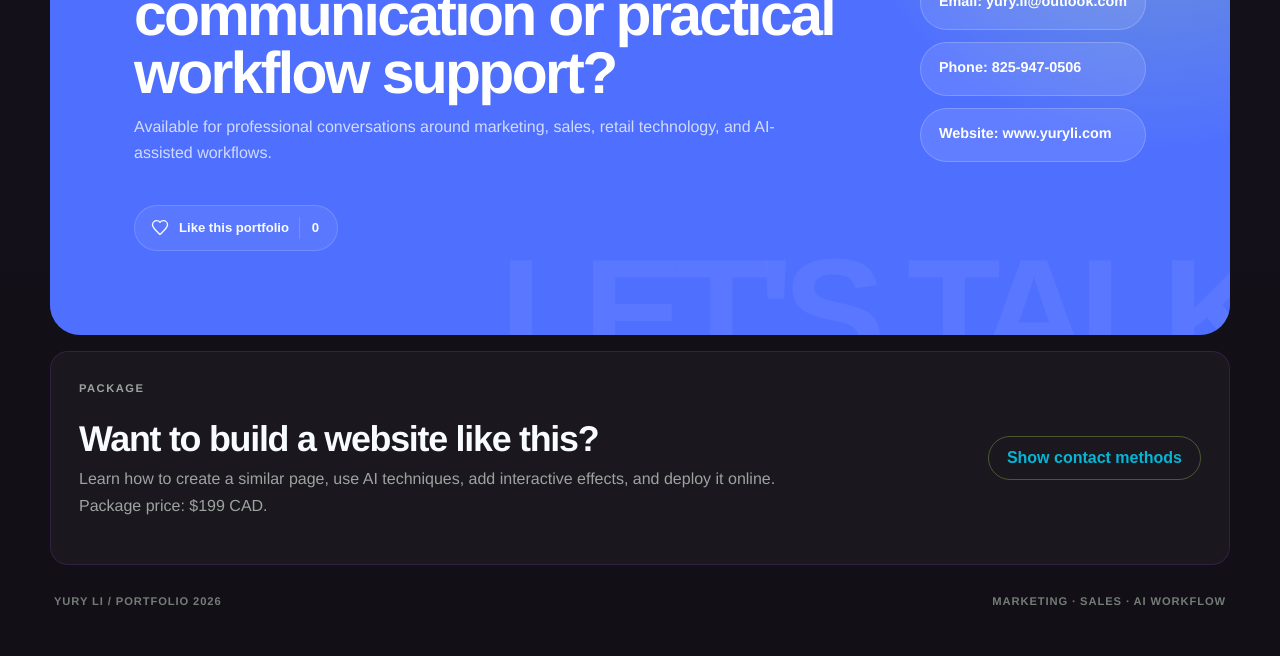
==== commit 1255f5dd: "2026-06-20 20:30:11 产品展示流程 — 2026-06-20 20:30:11 -06:00 What changed： 主菜单新增 DEMO 下拉选项及“产品介绍”入口。 创建“单" ====
--- a/index.html
+++ b/index.html
@@ -25,7 +25,7 @@
       <details class="nav-demo">
         <summary>DEMO</summary>
         <div class="nav-demo-menu">
-          <a href="projects/product-showcase-demo.html">Product Presentation</a>
+          <a href="projects/product-showcase-demo.html">Sectional Sofa — Product Presentation</a>
         </div>
       </details>
       <a href="#contact">Contact</a>
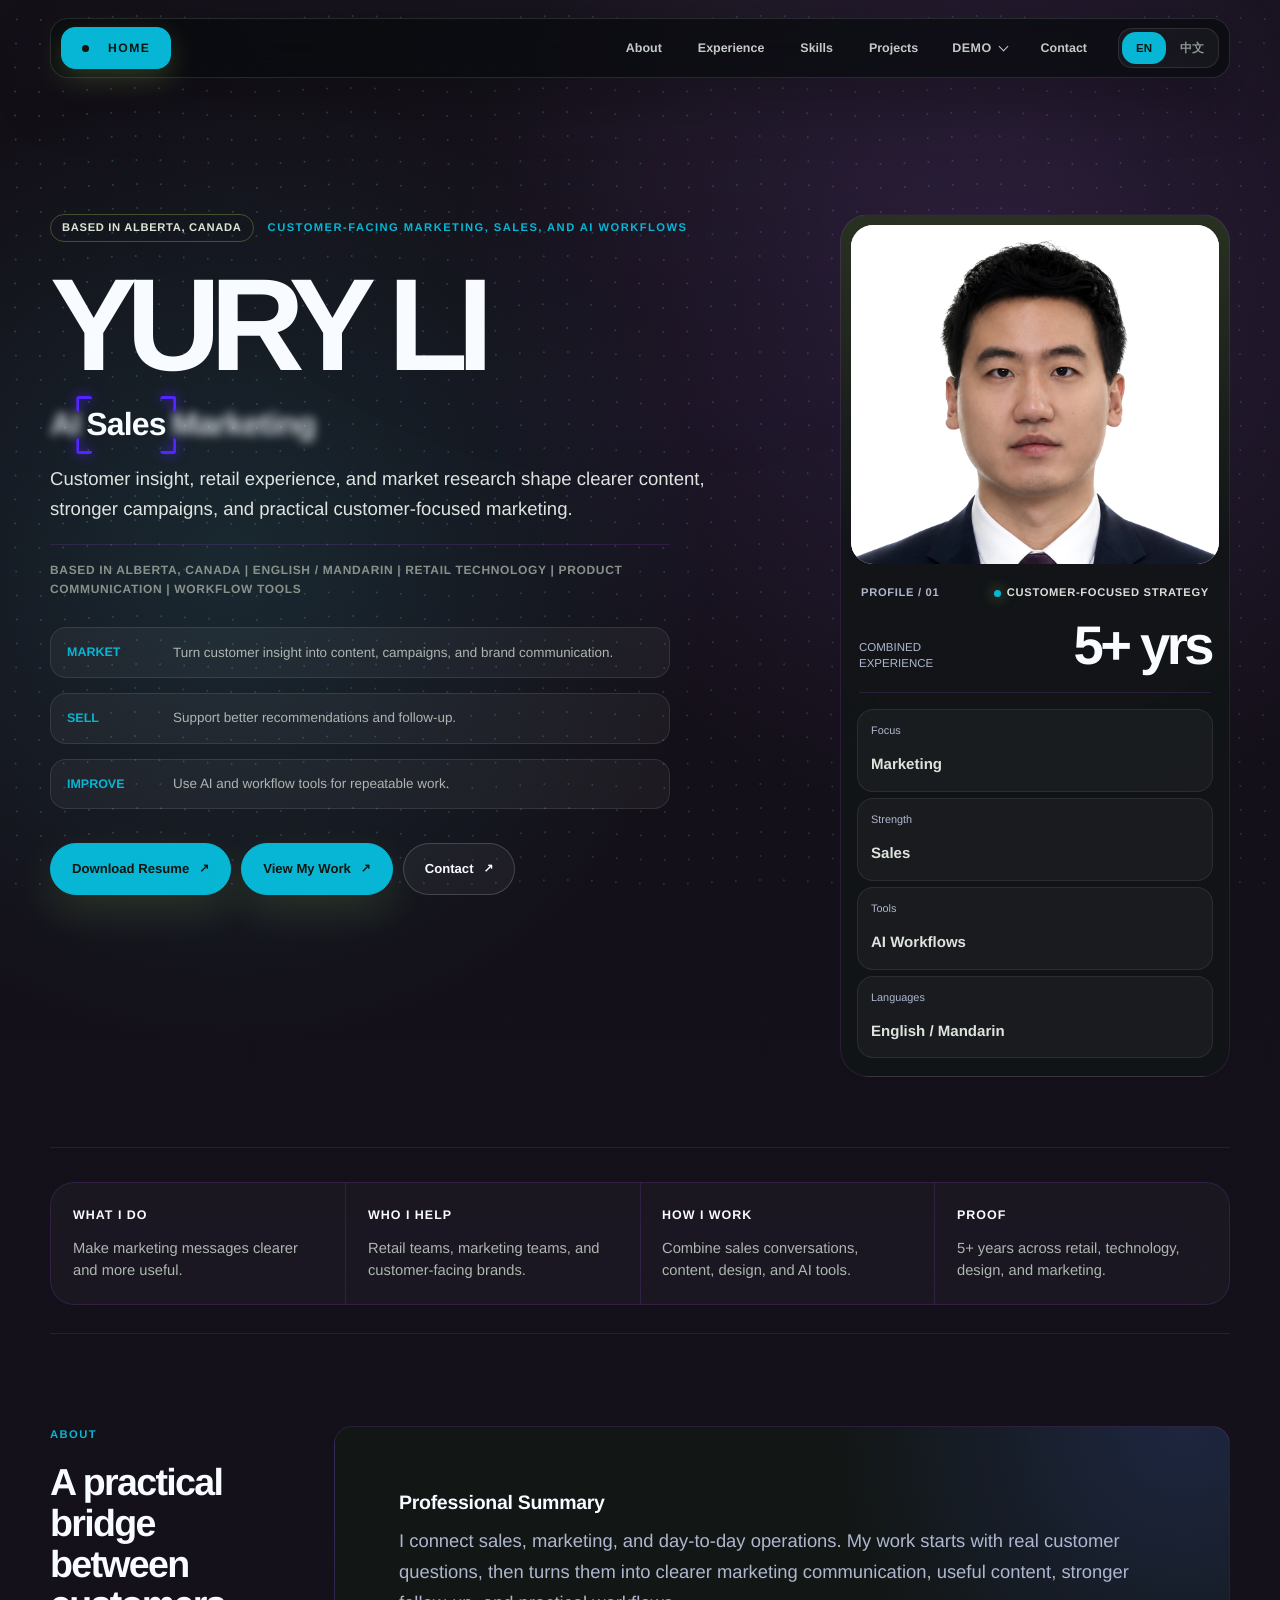
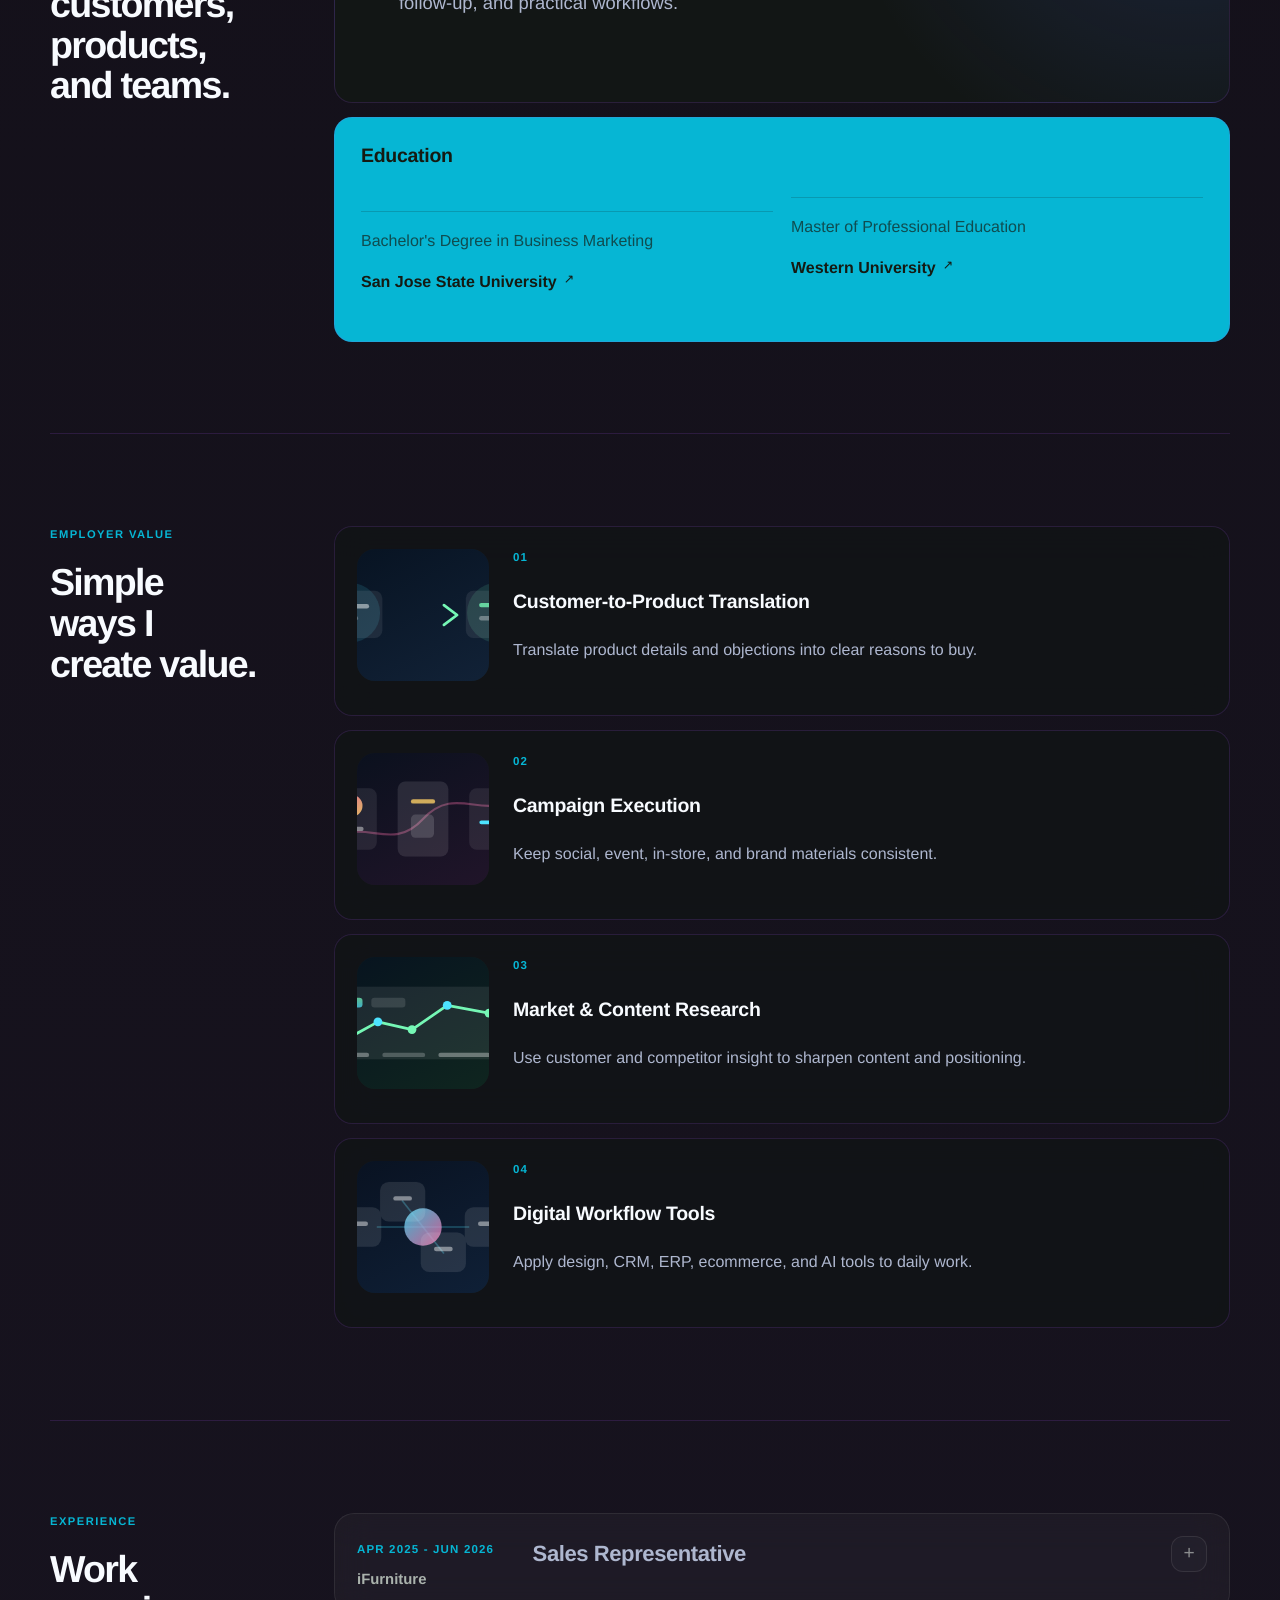
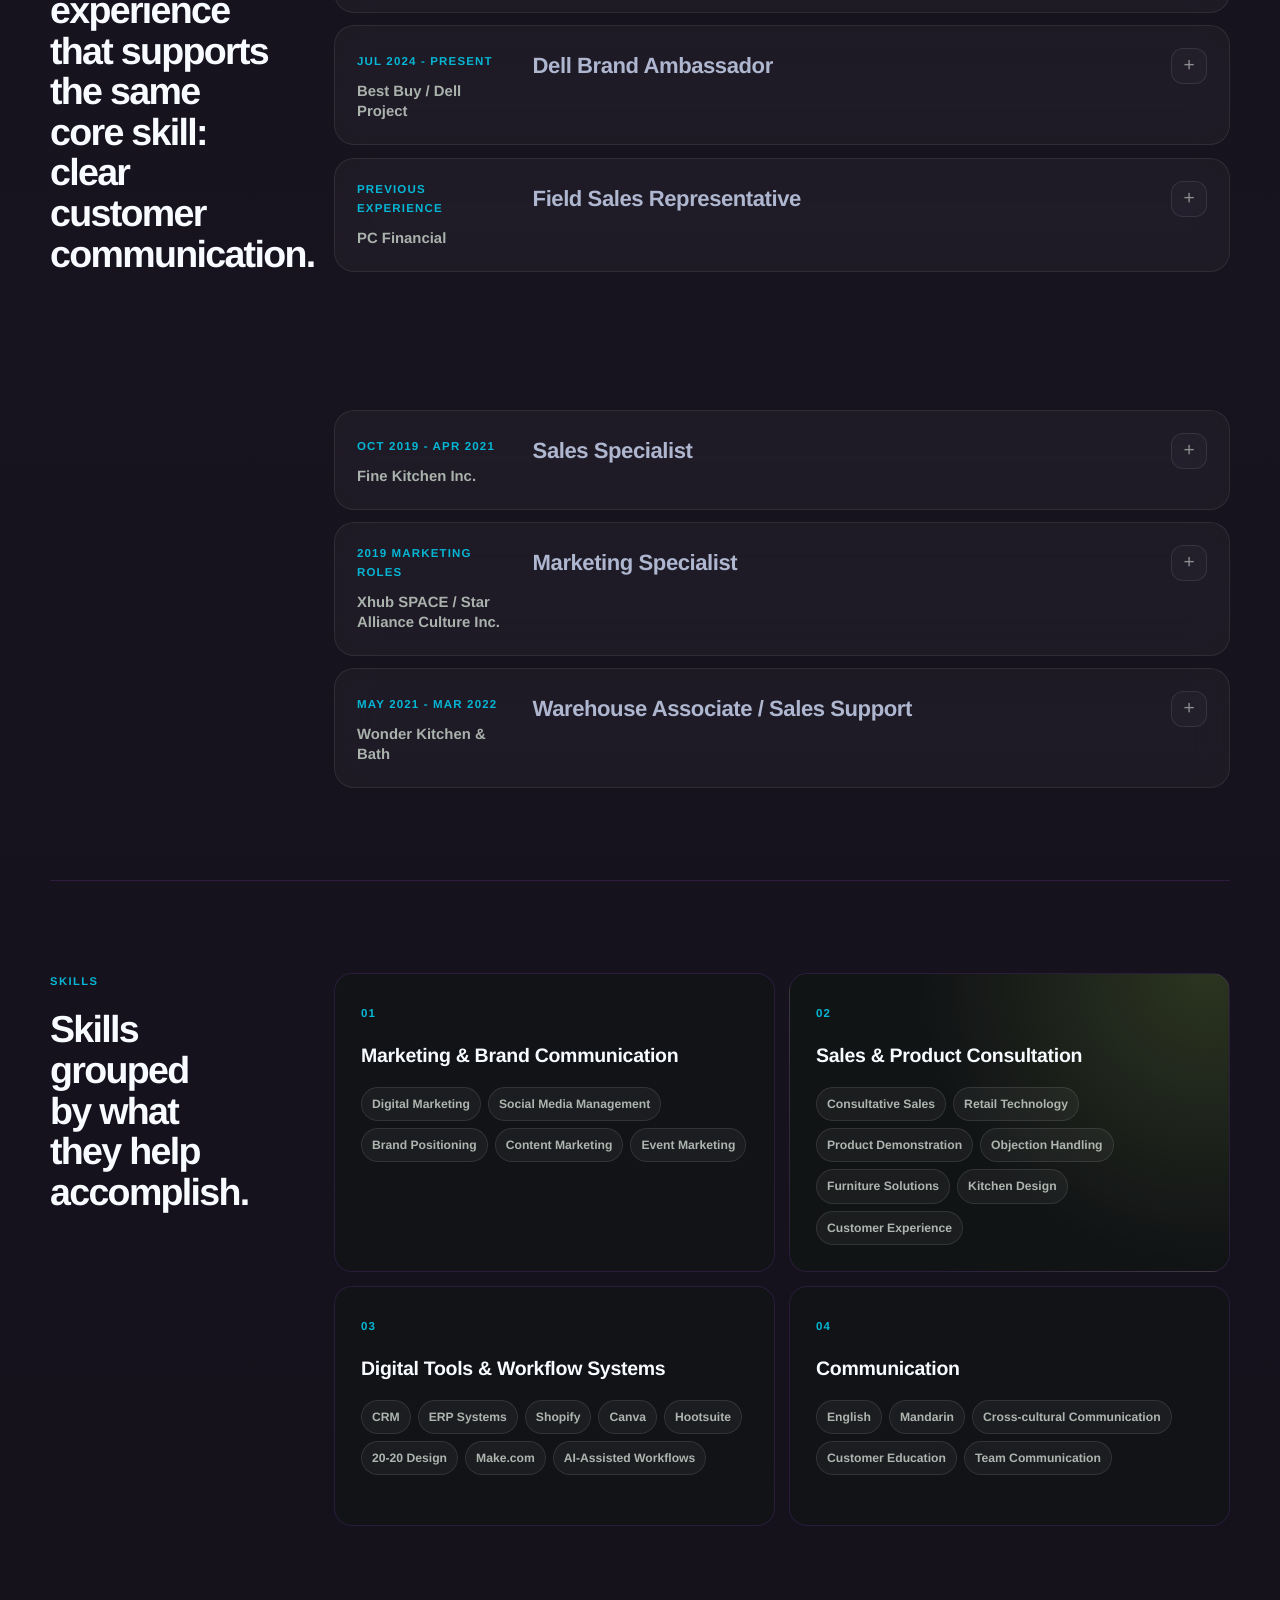
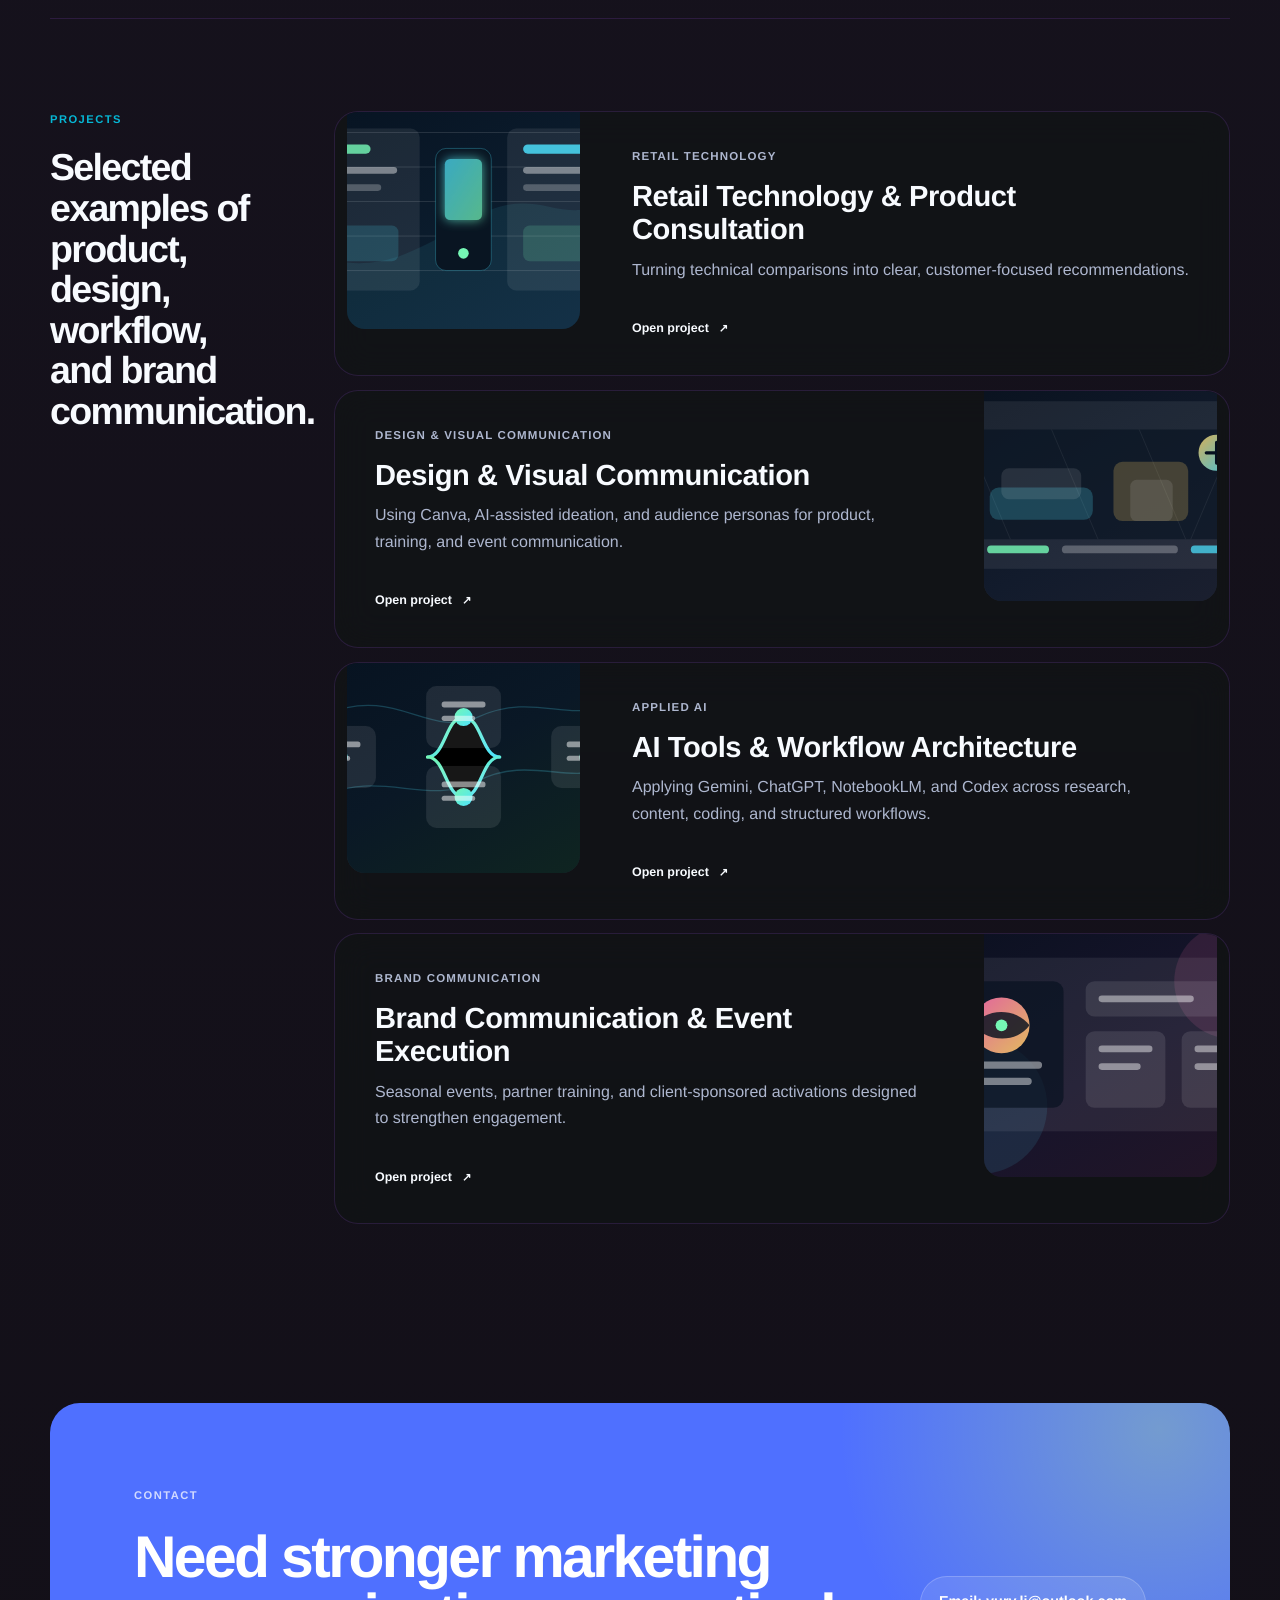
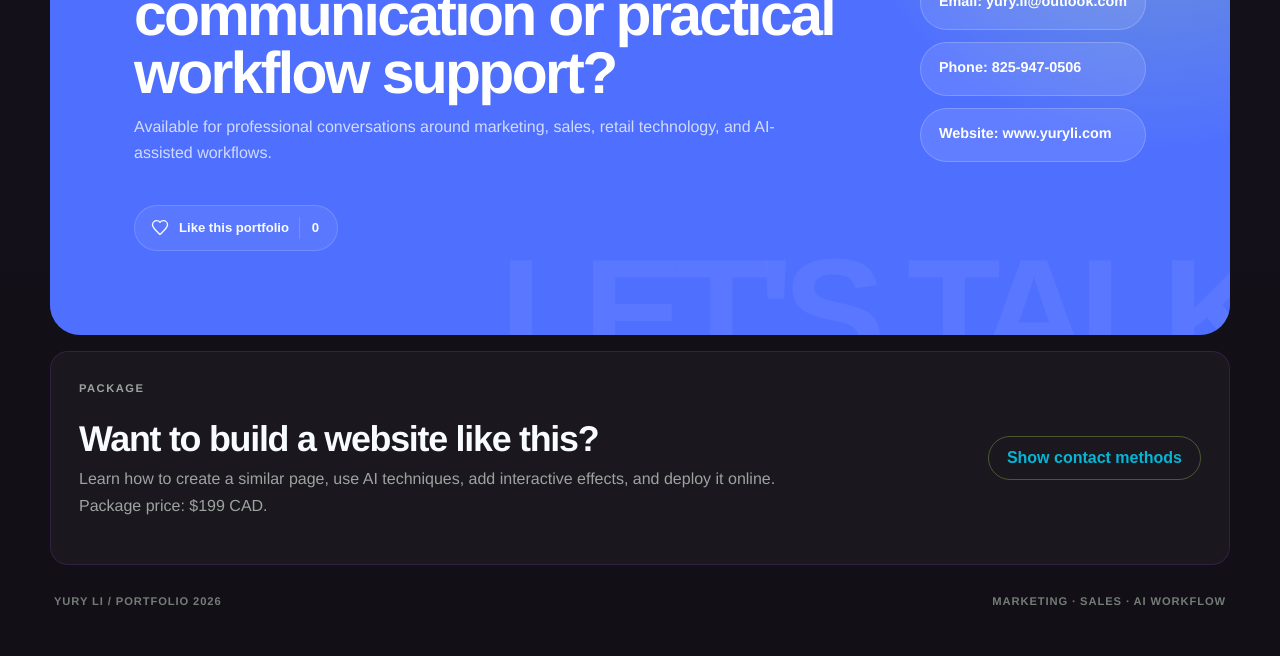
==== commit 61146667: "Agent Prompt 系统展示 — 2026-06-20 20:40:45 -06:00 What changed： DEMO 菜单新增 Agent Prompt System。 展示使用原因、优" ====
--- a/index.html
+++ b/index.html
@@ -26,6 +26,7 @@
         <summary>DEMO</summary>
         <div class="nav-demo-menu">
           <a href="projects/product-showcase-demo.html">Sectional Sofa — Product Presentation</a>
+          <a href="projects/agent-prompt-demo.html">Agent Prompt System</a>
         </div>
       </details>
       <a href="#contact">Contact</a>
--- a/styles.css
+++ b/styles.css
@@ -5211,3 +5211,509 @@
     margin-bottom: 8px;
   }
 }
+
+/* Agent prompt system demo */
+.agent-page {
+  --agent-blue: #61d9ff;
+  --agent-violet: #b893ff;
+}
+
+.agent-main {
+  max-width: 1180px;
+}
+
+.agent-hero {
+  display: grid;
+  grid-template-columns: minmax(0, 0.88fr) minmax(390px, 0.7fr);
+  gap: clamp(38px, 6vw, 84px);
+  align-items: center;
+  min-height: 690px;
+  padding: 58px 0 82px;
+}
+
+.agent-hero-copy h1 {
+  max-width: 720px;
+  margin: 22px 0 26px;
+  font-size: clamp(4.8rem, 9vw, 8.8rem);
+  line-height: 0.82;
+  letter-spacing: -0.075em;
+}
+
+.agent-lead {
+  max-width: 670px;
+  color: #b4bcb5;
+  font-size: clamp(1.04rem, 1.6vw, 1.22rem);
+  line-height: 1.72;
+}
+
+.agent-purpose-strip {
+  display: flex;
+  flex-wrap: wrap;
+  gap: 8px;
+  margin-top: 34px;
+}
+
+.agent-purpose-strip span {
+  padding: 8px 11px;
+  border: 1px solid rgba(97, 217, 255, 0.22);
+  border-radius: 999px;
+  background: rgba(97, 217, 255, 0.045);
+  color: #bcefff;
+  font-size: 0.65rem;
+  font-weight: 800;
+  letter-spacing: 0.1em;
+}
+
+.agent-console {
+  overflow: hidden;
+  border: 1px solid rgba(244, 246, 239, 0.14);
+  border-radius: 24px;
+  background: rgba(6, 9, 12, 0.9);
+  box-shadow: 0 34px 100px rgba(0, 0, 0, 0.42), 0 0 80px rgba(97, 217, 255, 0.05);
+  transform: perspective(1200px) rotateY(-3deg) rotateX(1deg);
+}
+
+.agent-console-bar {
+  display: flex;
+  align-items: center;
+  gap: 7px;
+  min-height: 48px;
+  padding: 0 16px;
+  border-bottom: 1px solid rgba(244, 246, 239, 0.1);
+  background: rgba(244, 246, 239, 0.035);
+}
+
+.agent-console-bar > span {
+  width: 9px;
+  height: 9px;
+  border-radius: 50%;
+  background: #515b55;
+}
+
+.agent-console-bar > span:first-child {
+  background: #ff6f6f;
+}
+
+.agent-console-bar > span:nth-child(2) {
+  background: #ffc857;
+}
+
+.agent-console-bar > span:nth-child(3) {
+  background: #76e092;
+}
+
+.agent-console-bar b {
+  margin-left: auto;
+  color: #919b94;
+  font-family: Consolas, monospace;
+  font-size: 0.68rem;
+  letter-spacing: 0.1em;
+}
+
+.agent-console-body {
+  display: grid;
+  gap: 5px;
+  padding: 24px 22px;
+}
+
+.agent-console-body p {
+  display: grid;
+  grid-template-columns: 28px 88px minmax(0, 1fr);
+  gap: 10px;
+  align-items: baseline;
+  margin: 0;
+  padding: 9px 10px;
+  border-radius: 8px;
+  font-family: Consolas, monospace;
+  font-size: 0.72rem;
+}
+
+.agent-console-body p:hover {
+  background: rgba(97, 217, 255, 0.045);
+}
+
+.agent-console-body i {
+  color: #59645d;
+  font-family: inherit;
+  font-style: normal;
+}
+
+.agent-console-body span {
+  color: var(--agent-violet);
+  font-family: inherit;
+}
+
+.agent-console-body strong {
+  min-width: 0;
+  overflow-wrap: anywhere;
+  color: #cceff8;
+  font-family: inherit;
+  font-weight: 550;
+}
+
+.agent-console-status {
+  display: flex;
+  justify-content: space-between;
+  padding: 14px 20px;
+  border-top: 1px solid rgba(244, 246, 239, 0.09);
+  background: rgba(97, 217, 255, 0.035);
+  font-size: 0.64rem;
+  font-weight: 800;
+  letter-spacing: 0.1em;
+}
+
+.agent-console-status span {
+  color: #758078;
+}
+
+.agent-console-status b {
+  color: #7de7a0;
+}
+
+.agent-why,
+.agent-section-heading {
+  display: grid;
+  grid-template-columns: minmax(0, 0.85fr) minmax(300px, 0.55fr);
+  gap: 60px;
+  align-items: end;
+}
+
+.agent-why {
+  padding: 70px 0 38px;
+  border-top: 1px solid rgba(244, 246, 239, 0.11);
+}
+
+.agent-why h2,
+.agent-section-heading h2,
+.agent-result h2 {
+  margin: 10px 0 0;
+  font-size: clamp(2.5rem, 5vw, 5.2rem);
+  line-height: 0.94;
+  letter-spacing: -0.055em;
+}
+
+.agent-why > p,
+.agent-section-heading > p {
+  color: #aeb6b0;
+  line-height: 1.74;
+}
+
+.agent-benefits {
+  display: grid;
+  grid-template-columns: repeat(4, minmax(0, 1fr));
+  gap: 12px;
+  margin-top: 16px;
+}
+
+.agent-benefits article {
+  min-width: 0;
+  padding: 26px 22px;
+  border: 1px solid rgba(244, 246, 239, 0.1);
+  border-radius: 20px;
+  background: linear-gradient(155deg, rgba(97, 217, 255, 0.055), rgba(244, 246, 239, 0.02));
+}
+
+.agent-benefits span {
+  color: var(--agent-blue);
+  font-size: 0.64rem;
+  font-weight: 800;
+  letter-spacing: 0.09em;
+}
+
+.agent-benefits h3 {
+  margin: 20px 0 10px;
+  font-size: 1.25rem;
+  line-height: 1.15;
+}
+
+.agent-benefits p {
+  color: #98a199;
+  font-size: 0.88rem;
+  line-height: 1.62;
+}
+
+.agent-parameters,
+.agent-flow {
+  margin-top: 100px;
+}
+
+.agent-section-heading {
+  margin-bottom: 34px;
+}
+
+.agent-parameter-table {
+  overflow: hidden;
+  border: 1px solid rgba(244, 246, 239, 0.11);
+  border-radius: 24px;
+  background: rgba(7, 10, 12, 0.5);
+}
+
+.agent-parameter-row {
+  display: grid;
+  grid-template-columns: minmax(160px, 0.52fr) minmax(190px, 0.7fr) minmax(0, 1.5fr);
+  gap: 20px;
+  align-items: center;
+  padding: 20px 24px;
+  border-top: 1px solid rgba(244, 246, 239, 0.08);
+}
+
+.agent-parameter-row:first-child {
+  border-top: 0;
+}
+
+.agent-parameter-row strong {
+  color: #e0e5e1;
+  font-family: Consolas, monospace;
+  font-size: 0.78rem;
+}
+
+.agent-parameter-row code {
+  width: fit-content;
+  padding: 7px 9px;
+  border: 1px solid rgba(184, 147, 255, 0.2);
+  border-radius: 8px;
+  background: rgba(184, 147, 255, 0.065);
+  color: #d1baff;
+  font-family: Consolas, monospace;
+  font-size: 0.72rem;
+}
+
+.agent-parameter-row p {
+  color: #9ca59e;
+  font-size: 0.86rem;
+  line-height: 1.6;
+}
+
+.agent-parameter-header {
+  background: rgba(244, 246, 239, 0.04);
+}
+
+.agent-parameter-header span {
+  color: #747e77;
+  font-size: 0.64rem;
+  font-weight: 800;
+  letter-spacing: 0.1em;
+  text-transform: uppercase;
+}
+
+.agent-flow-track {
+  display: grid;
+  grid-template-columns: repeat(7, minmax(0, 1fr));
+  gap: 7px;
+}
+
+.agent-flow-track > div {
+  position: relative;
+  min-width: 0;
+  padding: 20px 14px;
+  border: 1px solid rgba(244, 246, 239, 0.1);
+  border-radius: 16px;
+  background: rgba(244, 246, 239, 0.03);
+}
+
+.agent-flow-track > div:not(:last-child)::after {
+  content: "";
+  position: absolute;
+  z-index: 2;
+  top: 33px;
+  right: -8px;
+  width: 8px;
+  height: 1px;
+  background: var(--agent-blue);
+}
+
+.agent-flow-track span {
+  color: var(--agent-blue);
+  font-size: 0.62rem;
+  font-weight: 800;
+}
+
+.agent-flow-track strong {
+  display: block;
+  margin: 16px 0 8px;
+  font-size: 0.92rem;
+}
+
+.agent-flow-track p {
+  color: #8f9991;
+  font-size: 0.75rem;
+  line-height: 1.5;
+}
+
+.agent-balance {
+  display: grid;
+  grid-template-columns: repeat(2, minmax(0, 1fr));
+  gap: 16px;
+  margin-top: 100px;
+}
+
+.agent-balance-card {
+  padding: 36px;
+  border: 1px solid rgba(244, 246, 239, 0.1);
+  border-radius: 26px;
+  background: rgba(244, 246, 239, 0.025);
+}
+
+.agent-balance-positive {
+  border-color: rgba(97, 217, 255, 0.2);
+  background: linear-gradient(145deg, rgba(97, 217, 255, 0.075), rgba(244, 246, 239, 0.025));
+}
+
+.agent-balance-card h2 {
+  margin: 10px 0 24px;
+  font-size: clamp(2rem, 4vw, 3.5rem);
+  line-height: 1;
+  letter-spacing: -0.05em;
+}
+
+.agent-balance-card ul {
+  display: grid;
+  gap: 10px;
+  margin: 0;
+  padding: 0;
+  list-style: none;
+}
+
+.agent-balance-card li {
+  position: relative;
+  padding: 13px 14px 13px 38px;
+  border-radius: 12px;
+  background: rgba(244, 246, 239, 0.035);
+  color: #acb4ae;
+}
+
+.agent-balance-card li::before {
+  content: "";
+  position: absolute;
+  top: 50%;
+  left: 15px;
+  width: 8px;
+  height: 8px;
+  border: 1px solid var(--agent-violet);
+  border-radius: 50%;
+  transform: translateY(-50%);
+}
+
+.agent-balance-positive li::before {
+  border-color: var(--agent-blue);
+  background: var(--agent-blue);
+  box-shadow: 0 0 14px rgba(97, 217, 255, 0.5);
+}
+
+.agent-result {
+  margin-top: 100px;
+  padding: 72px clamp(28px, 6vw, 76px);
+  border: 1px solid rgba(97, 217, 255, 0.16);
+  border-radius: 30px;
+  background: radial-gradient(circle at 82% 10%, rgba(184, 147, 255, 0.12), transparent 32rem), linear-gradient(145deg, rgba(97, 217, 255, 0.07), rgba(244, 246, 239, 0.025));
+}
+
+.agent-result h2 {
+  max-width: 860px;
+}
+
+.agent-result > p:last-child {
+  max-width: 760px;
+  margin-top: 24px;
+  color: #aeb6b0;
+  font-size: 1.04rem;
+  line-height: 1.72;
+}
+
+@media (max-width: 1040px) {
+  .agent-hero {
+    grid-template-columns: minmax(0, 1fr) minmax(360px, 0.82fr);
+  }
+
+  .agent-hero-copy h1 {
+    font-size: clamp(4.4rem, 8vw, 6.7rem);
+  }
+
+  .agent-benefits {
+    grid-template-columns: repeat(2, minmax(0, 1fr));
+  }
+
+  .agent-flow-track {
+    grid-template-columns: repeat(4, minmax(0, 1fr));
+  }
+
+  .agent-flow-track > div::after {
+    display: none;
+  }
+}
+
+@media (max-width: 780px) {
+  .agent-hero {
+    grid-template-columns: 1fr;
+    min-height: auto;
+    padding: 44px 0 70px;
+  }
+
+  .agent-hero-copy h1 {
+    font-size: clamp(4.4rem, 18vw, 7rem);
+  }
+
+  .agent-console {
+    transform: none;
+  }
+
+  .agent-why,
+  .agent-section-heading {
+    grid-template-columns: 1fr;
+    gap: 24px;
+  }
+
+  .agent-parameter-row {
+    grid-template-columns: minmax(140px, 0.7fr) minmax(0, 1fr);
+  }
+
+  .agent-parameter-row p,
+  .agent-parameter-header span:last-child {
+    grid-column: 1 / -1;
+  }
+
+  .agent-flow-track {
+    grid-template-columns: repeat(2, minmax(0, 1fr));
+  }
+
+  .agent-balance {
+    grid-template-columns: 1fr;
+  }
+}
+
+@media (max-width: 520px) {
+  .agent-console-body {
+    padding: 17px 12px;
+  }
+
+  .agent-console-body p {
+    grid-template-columns: 22px 72px minmax(0, 1fr);
+    gap: 7px;
+    padding: 8px 6px;
+    font-size: 0.62rem;
+  }
+
+  .agent-benefits,
+  .agent-flow-track {
+    grid-template-columns: 1fr;
+  }
+
+  .agent-parameter-row {
+    grid-template-columns: 1fr;
+    gap: 10px;
+    padding: 18px;
+  }
+
+  .agent-parameter-row p,
+  .agent-parameter-header span:last-child {
+    grid-column: auto;
+  }
+
+  .agent-parameter-header {
+    display: none;
+  }
+
+  .agent-balance-card {
+    padding: 26px 20px;
+  }
+}
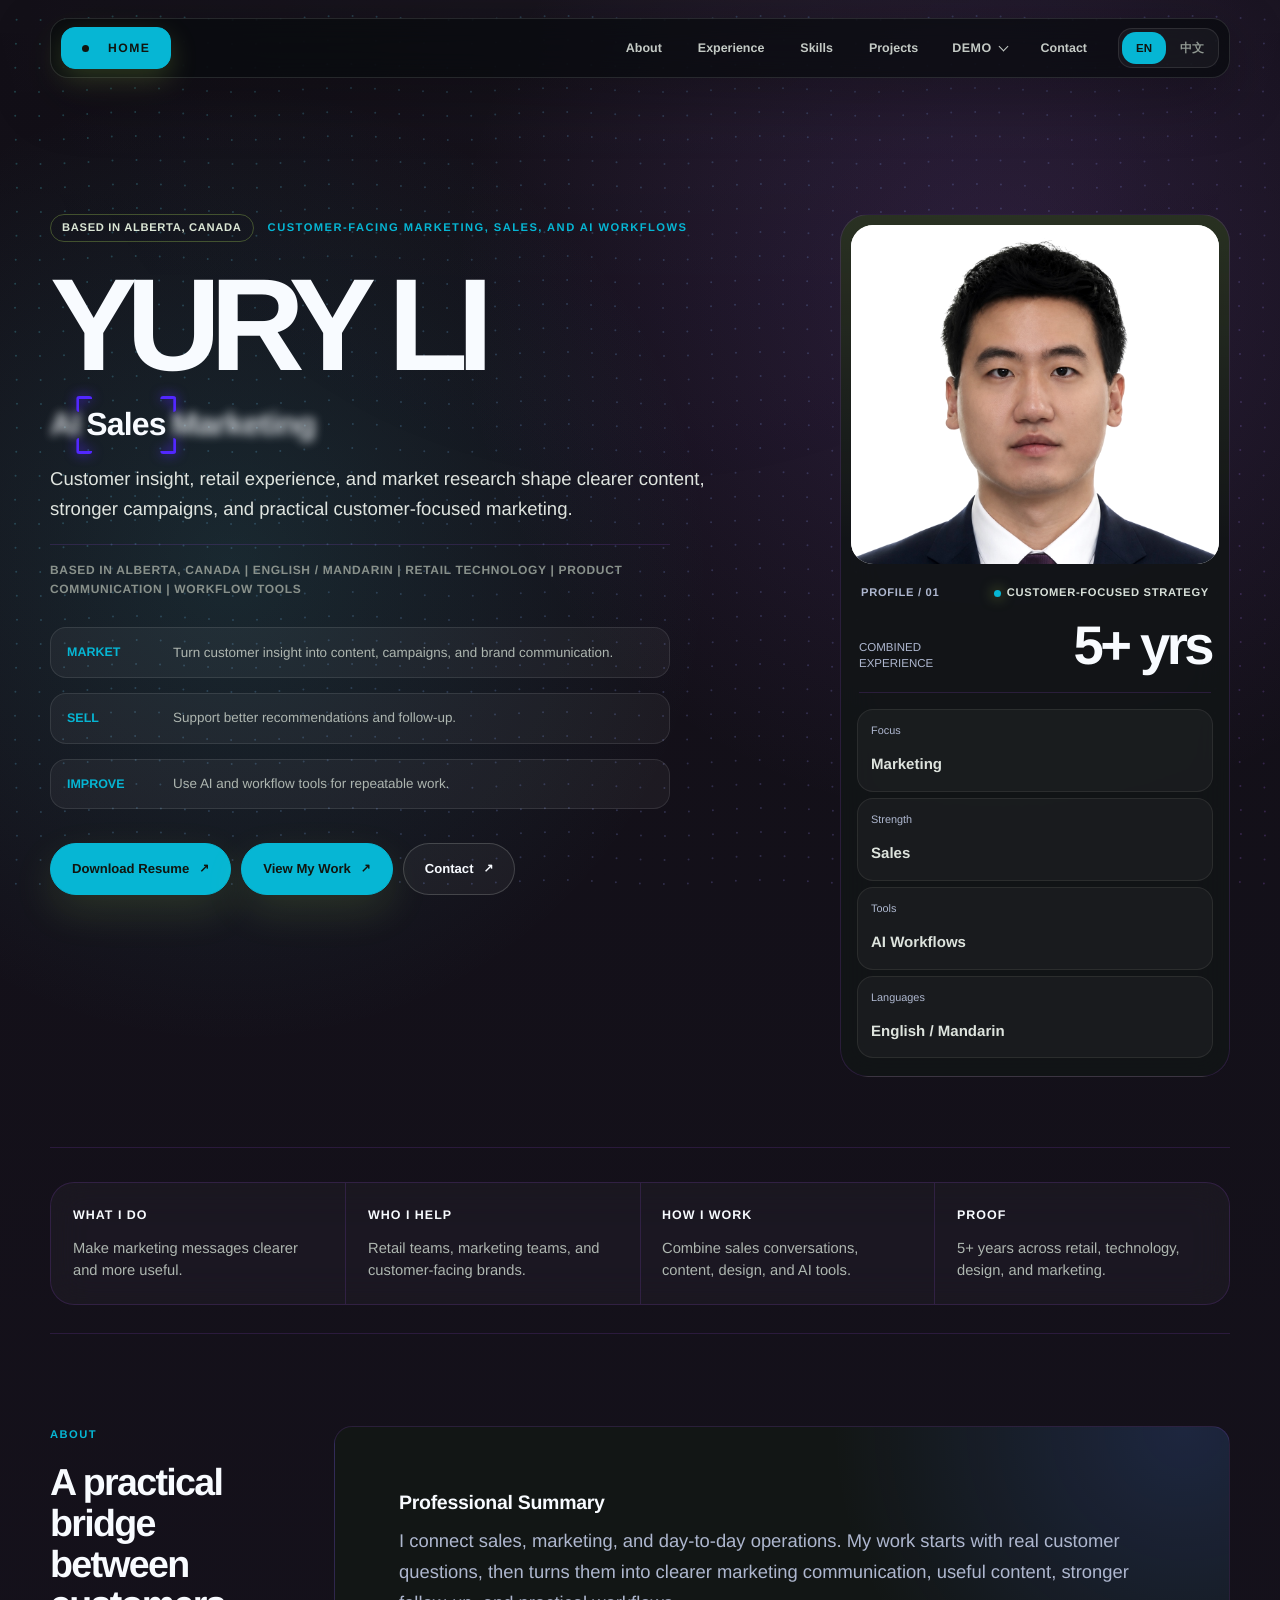
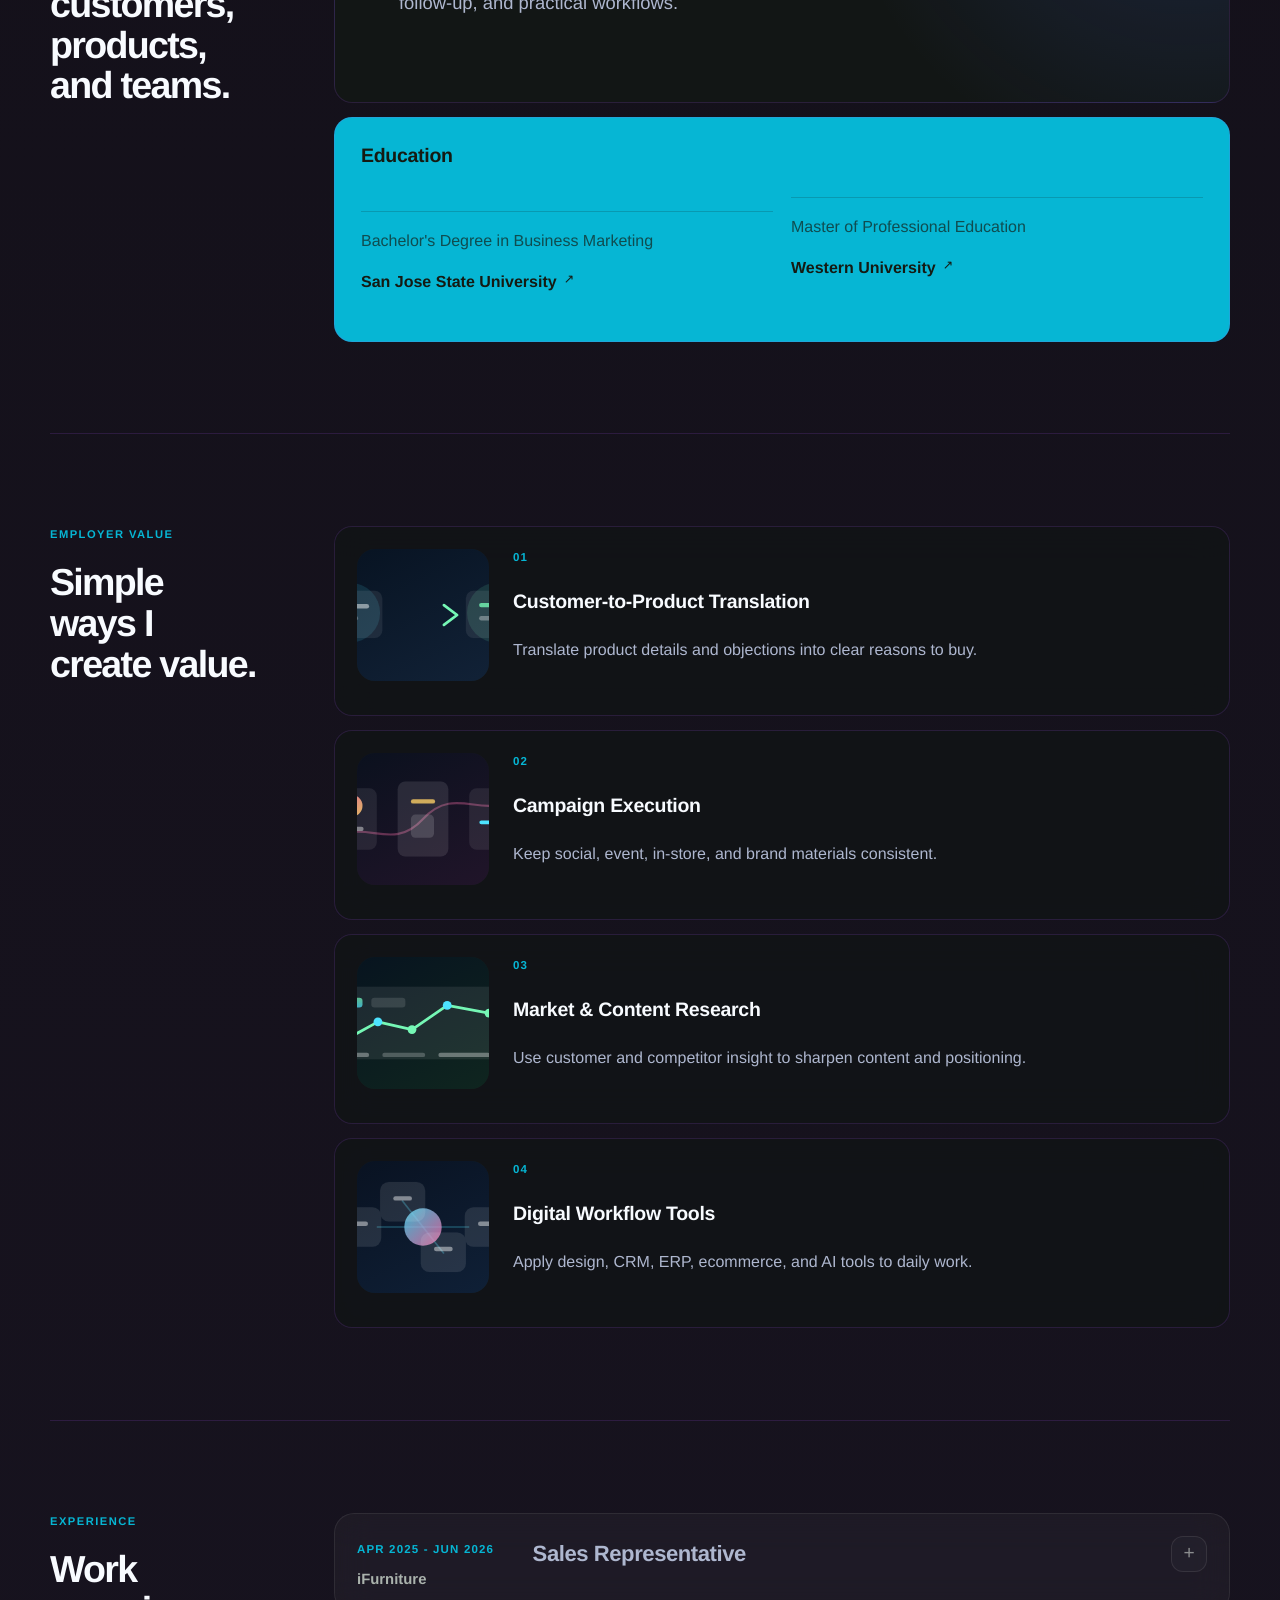
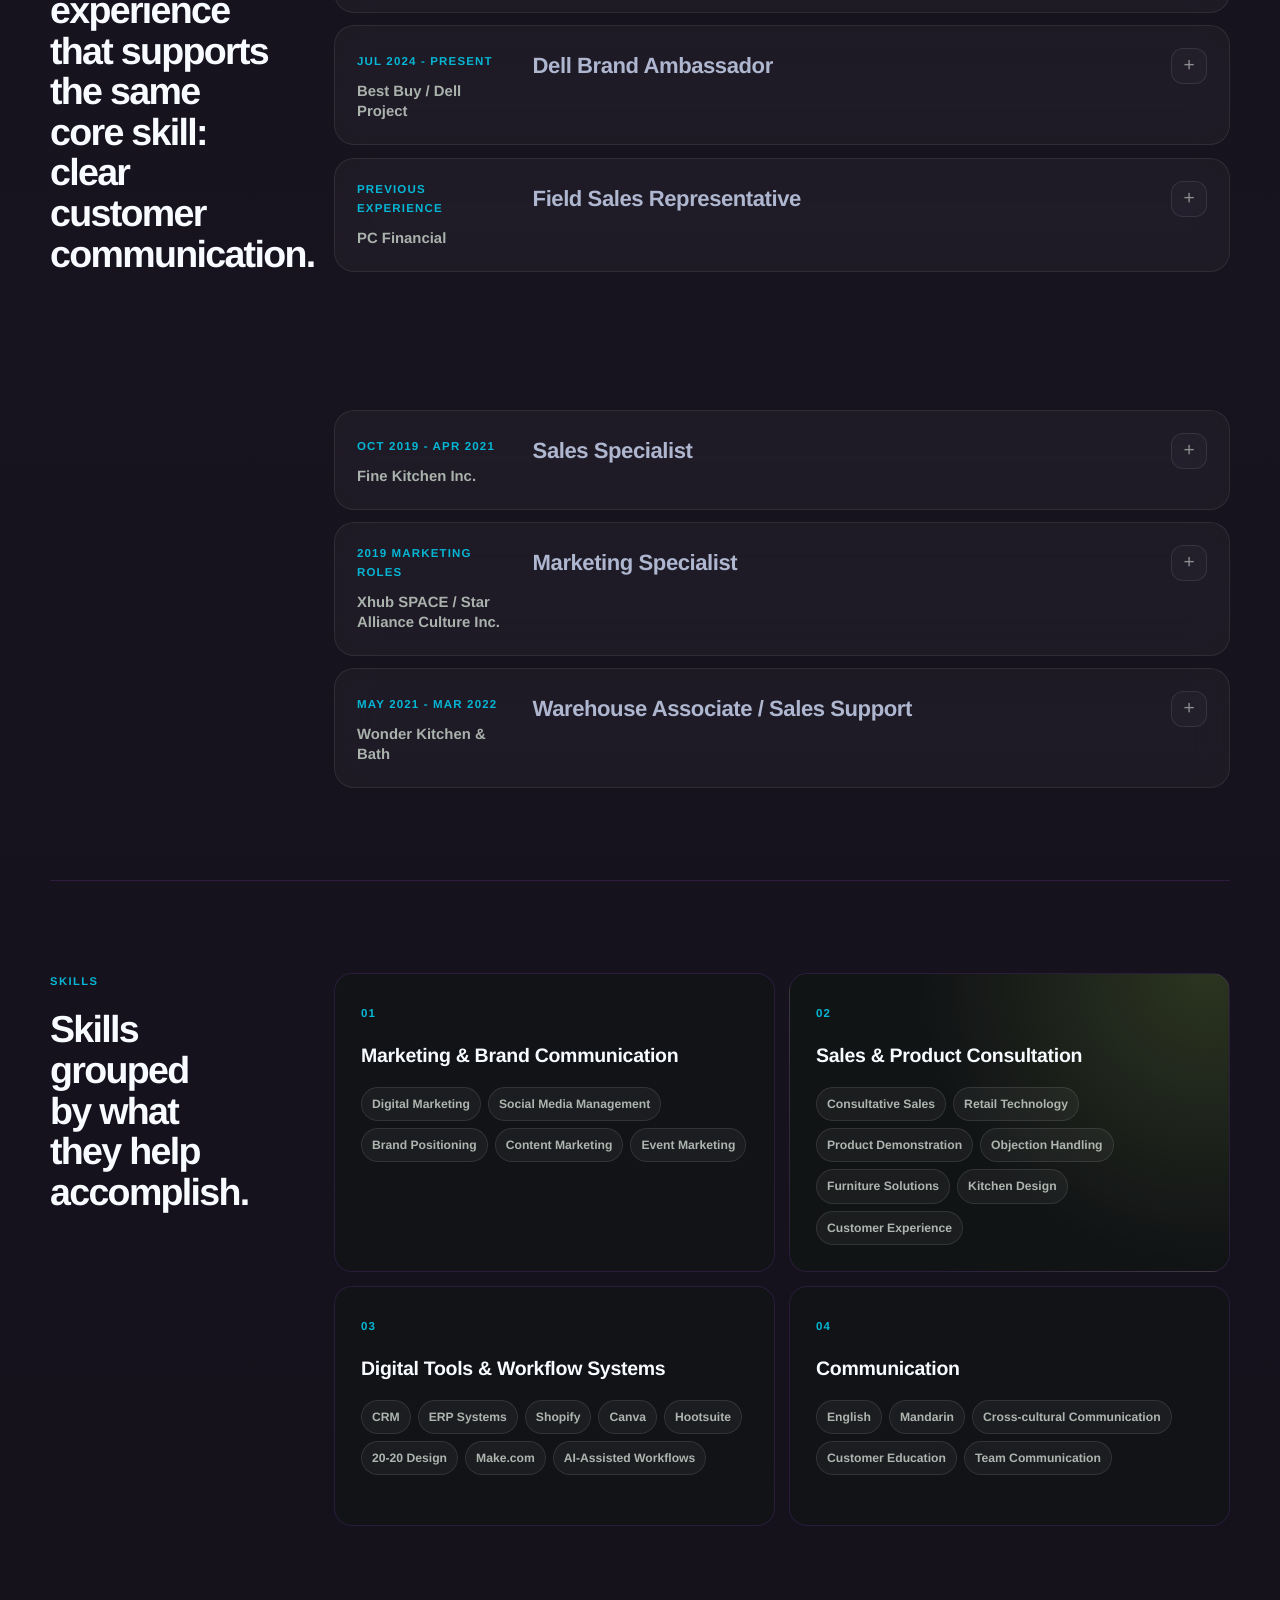
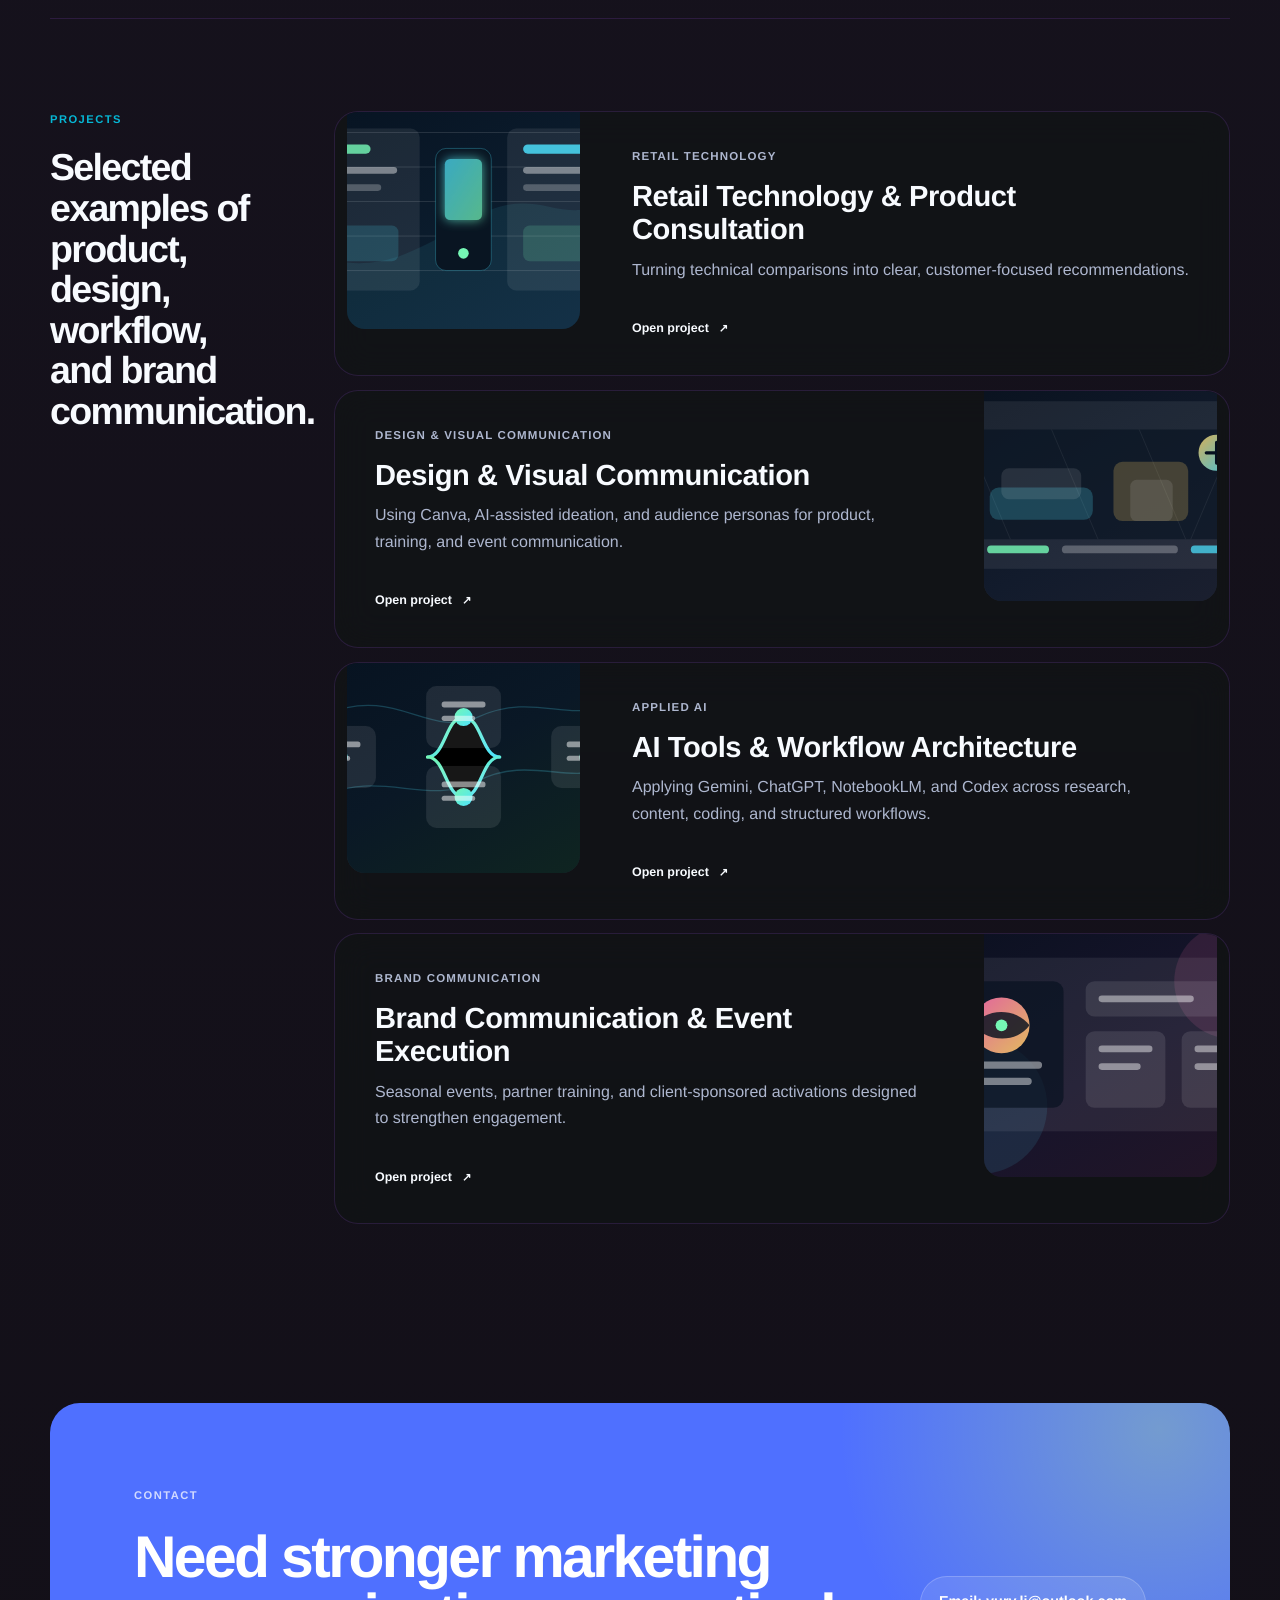
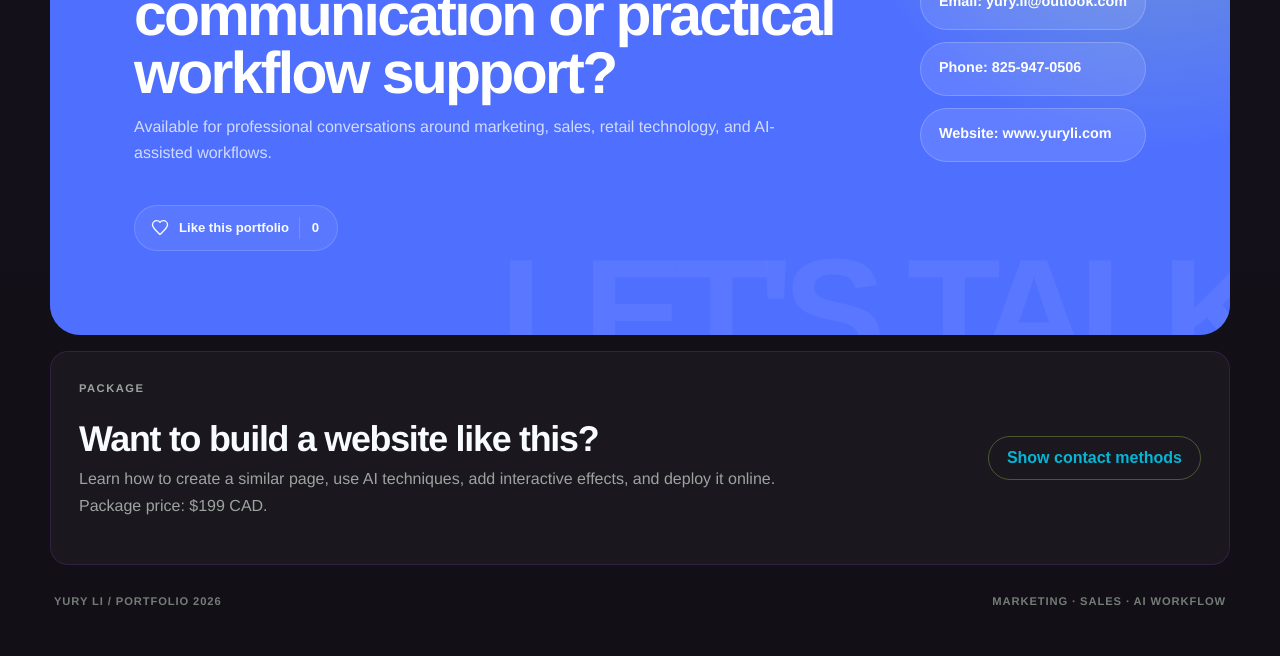
==== commit 1a8c4f7d: "概念独立展示 — 2026-06-20 20:51:05 -06:00 Agent Prompt 页面仅保留 AGENTS.md 执行规范内容。 新建独立的“Visual Reverse Engine" ====
--- a/index.html
+++ b/index.html
@@ -27,6 +27,7 @@
         <div class="nav-demo-menu">
           <a href="projects/product-showcase-demo.html">Sectional Sofa — Product Presentation</a>
           <a href="projects/agent-prompt-demo.html">Agent Prompt System</a>
+          <a href="projects/visual-reverse-engineering-demo.html">Visual Reverse Engineering</a>
         </div>
       </details>
       <a href="#contact">Contact</a>
--- a/styles.css
+++ b/styles.css
@@ -5717,3 +5717,370 @@
     padding: 26px 20px;
   }
 }
+
+/* Agent visual reverse-engineering method */
+.agent-method-visual,
+.agent-visual-workflow,
+.agent-visual-parameters,
+.agent-reality-check {
+  margin-top: 100px;
+}
+
+.agent-method-figure {
+  overflow: hidden;
+  margin: 0;
+  padding: 10px;
+  border: 1px solid rgba(244, 246, 239, 0.12);
+  border-radius: 28px;
+  background: rgba(244, 246, 239, 0.035);
+  box-shadow: 0 34px 110px rgba(0, 0, 0, 0.35);
+}
+
+.agent-method-figure img {
+  display: block;
+  width: 100%;
+  height: auto;
+  border-radius: 19px;
+}
+
+.agent-method-figure figcaption {
+  display: grid;
+  grid-template-columns: repeat(4, minmax(0, 1fr));
+  gap: 8px;
+  padding: 10px 0 0;
+}
+
+.agent-method-figure figcaption span {
+  display: flex;
+  align-items: center;
+  gap: 10px;
+  min-width: 0;
+  padding: 12px 14px;
+  border-radius: 12px;
+  background: rgba(244, 246, 239, 0.035);
+  color: #aeb7b0;
+  font-size: 0.74rem;
+  font-weight: 700;
+  letter-spacing: 0.06em;
+  text-transform: uppercase;
+}
+
+.agent-method-figure figcaption b {
+  color: var(--agent-blue);
+  font-size: 0.66rem;
+}
+
+.agent-method-figure figcaption strong {
+  font-size: inherit;
+  font-weight: inherit;
+}
+
+.agent-philosophy {
+  display: grid;
+  grid-template-columns: repeat(4, minmax(0, 1fr));
+  gap: 12px;
+  margin-top: 16px;
+}
+
+.agent-philosophy article {
+  min-width: 0;
+  padding: 26px 22px;
+  border: 1px solid rgba(244, 246, 239, 0.1);
+  border-radius: 20px;
+  background: linear-gradient(150deg, rgba(184, 147, 255, 0.055), rgba(244, 246, 239, 0.02));
+}
+
+.agent-philosophy span,
+.agent-visual-parameter-grid article > span {
+  color: var(--agent-violet);
+  font-size: 0.63rem;
+  font-weight: 800;
+  letter-spacing: 0.1em;
+}
+
+.agent-philosophy h3,
+.agent-visual-parameter-grid h3 {
+  margin: 19px 0 10px;
+  font-size: 1.18rem;
+  line-height: 1.18;
+}
+
+.agent-philosophy p,
+.agent-visual-parameter-grid p,
+.agent-reality-grid p {
+  color: #98a199;
+  font-size: 0.86rem;
+  line-height: 1.62;
+}
+
+.agent-method-steps {
+  display: grid;
+  grid-template-columns: repeat(2, minmax(0, 1fr));
+  gap: 12px;
+}
+
+.agent-method-steps article {
+  display: grid;
+  grid-template-columns: auto minmax(0, 1fr);
+  gap: 18px;
+  min-width: 0;
+  padding: 24px;
+  border: 1px solid rgba(244, 246, 239, 0.1);
+  border-radius: 20px;
+  background: rgba(244, 246, 239, 0.025);
+}
+
+.agent-method-steps article > span {
+  display: grid;
+  width: 42px;
+  height: 42px;
+  place-items: center;
+  border: 1px solid rgba(97, 217, 255, 0.23);
+  border-radius: 12px;
+  color: var(--agent-blue);
+  font-size: 0.7rem;
+  font-weight: 800;
+}
+
+.agent-method-steps h3 {
+  margin: 2px 0 8px;
+  font-size: 1.05rem;
+}
+
+.agent-method-steps p {
+  color: #99a29b;
+  font-size: 0.87rem;
+  line-height: 1.62;
+}
+
+.agent-visual-parameter-grid {
+  display: grid;
+  grid-template-columns: repeat(4, minmax(0, 1fr));
+  gap: 12px;
+}
+
+.agent-visual-parameter-grid article {
+  display: flex;
+  flex-direction: column;
+  min-width: 0;
+  padding: 23px 20px;
+  border: 1px solid rgba(244, 246, 239, 0.1);
+  border-radius: 19px;
+  background: linear-gradient(160deg, rgba(97, 217, 255, 0.045), rgba(7, 10, 12, 0.42));
+}
+
+.agent-visual-parameter-grid code {
+  display: block;
+  max-width: 100%;
+  margin-top: auto;
+  padding-top: 16px;
+  overflow-wrap: anywhere;
+  color: #bcefff;
+  font-family: Consolas, monospace;
+  font-size: 0.68rem;
+  line-height: 1.5;
+}
+
+.agent-reality-grid {
+  display: grid;
+  grid-template-columns: repeat(2, minmax(0, 1fr));
+  gap: 12px;
+}
+
+.agent-reality-grid article {
+  min-width: 0;
+  padding: 24px;
+  border: 1px solid rgba(255, 200, 87, 0.14);
+  border-radius: 18px;
+  background: rgba(255, 200, 87, 0.025);
+}
+
+.agent-reality-grid strong {
+  display: block;
+  margin-bottom: 9px;
+  color: #e7dcc1;
+  font-size: 1rem;
+}
+
+@media (max-width: 1040px) {
+  .agent-philosophy,
+  .agent-visual-parameter-grid {
+    grid-template-columns: repeat(2, minmax(0, 1fr));
+  }
+}
+
+@media (max-width: 780px) {
+  .agent-method-visual,
+  .agent-visual-workflow,
+  .agent-visual-parameters,
+  .agent-reality-check {
+    margin-top: 76px;
+  }
+
+  .agent-method-figure {
+    padding: 7px;
+    border-radius: 20px;
+  }
+
+  .agent-method-figure img {
+    border-radius: 14px;
+  }
+
+  .agent-method-figure figcaption {
+    grid-template-columns: repeat(2, minmax(0, 1fr));
+  }
+
+  .agent-method-steps,
+  .agent-reality-grid {
+    grid-template-columns: 1fr;
+  }
+
+  .agent-method-steps h3,
+  .agent-philosophy h3,
+  .agent-visual-parameter-grid h3 {
+    font-size: 1.02rem;
+  }
+
+  .agent-method-steps p,
+  .agent-philosophy p,
+  .agent-visual-parameter-grid p,
+  .agent-reality-grid p {
+    font-size: 0.9rem;
+    line-height: 1.65;
+  }
+}
+
+@media (max-width: 520px) {
+  .agent-philosophy,
+  .agent-visual-parameter-grid,
+  .agent-method-figure figcaption {
+    grid-template-columns: 1fr;
+  }
+
+  .agent-method-figure figcaption span {
+    padding: 10px 12px;
+    font-size: 0.7rem;
+  }
+
+  .agent-method-steps article {
+    grid-template-columns: 38px minmax(0, 1fr);
+    gap: 14px;
+    padding: 20px 17px;
+  }
+
+  .agent-method-steps article > span {
+    width: 38px;
+    height: 38px;
+  }
+
+  .agent-philosophy article,
+  .agent-visual-parameter-grid article,
+  .agent-reality-grid article {
+    padding: 21px 18px;
+  }
+}
+
+/* Standalone visual reverse-engineering demo */
+.visual-method-hero {
+  display: grid;
+  grid-template-columns: minmax(0, 0.92fr) minmax(360px, 0.66fr);
+  gap: clamp(38px, 6vw, 82px);
+  align-items: center;
+  min-height: 650px;
+  padding: 58px 0 78px;
+}
+
+.visual-method-hero-copy h1 {
+  max-width: 820px;
+  margin: 22px 0 26px;
+  font-size: clamp(4.4rem, 8vw, 8rem);
+  line-height: 0.85;
+  letter-spacing: -0.07em;
+}
+
+.visual-method-map {
+  display: grid;
+  gap: 8px;
+  padding: 18px;
+  border: 1px solid rgba(244, 246, 239, 0.12);
+  border-radius: 24px;
+  background: linear-gradient(150deg, rgba(97, 217, 255, 0.06), rgba(184, 147, 255, 0.04));
+  box-shadow: 0 30px 90px rgba(0, 0, 0, 0.3);
+}
+
+.visual-method-map div {
+  display: grid;
+  grid-template-columns: 34px minmax(100px, 0.7fr) minmax(0, 1fr);
+  gap: 12px;
+  align-items: center;
+  min-width: 0;
+  padding: 14px;
+  border: 1px solid rgba(244, 246, 239, 0.08);
+  border-radius: 12px;
+  background: rgba(7, 10, 12, 0.4);
+}
+
+.visual-method-map i,
+.visual-method-map span,
+.visual-method-map b {
+  font-family: Consolas, monospace;
+  font-style: normal;
+}
+
+.visual-method-map i {
+  color: #59645d;
+  font-size: 0.65rem;
+}
+
+.visual-method-map span {
+  color: var(--agent-blue);
+  font-size: 0.68rem;
+  font-weight: 800;
+  letter-spacing: 0.08em;
+}
+
+.visual-method-map b {
+  min-width: 0;
+  color: #aab3ac;
+  font-size: 0.68rem;
+  font-weight: 500;
+  overflow-wrap: anywhere;
+}
+
+@media (max-width: 1040px) {
+  .visual-method-hero {
+    grid-template-columns: minmax(0, 1fr) minmax(330px, 0.72fr);
+  }
+
+  .visual-method-hero-copy h1 {
+    font-size: clamp(4rem, 7vw, 6.2rem);
+  }
+}
+
+@media (max-width: 780px) {
+  .visual-method-hero {
+    grid-template-columns: 1fr;
+    min-height: auto;
+    padding: 44px 0 70px;
+  }
+
+  .visual-method-hero-copy h1 {
+    font-size: clamp(3.7rem, 16vw, 6.2rem);
+  }
+}
+
+@media (max-width: 420px) {
+  .visual-method-map {
+    padding: 11px;
+  }
+
+  .visual-method-map div {
+    grid-template-columns: 26px minmax(0, 1fr);
+    gap: 8px;
+    padding: 12px 10px;
+  }
+
+  .visual-method-map b {
+    grid-column: 2;
+  }
+}
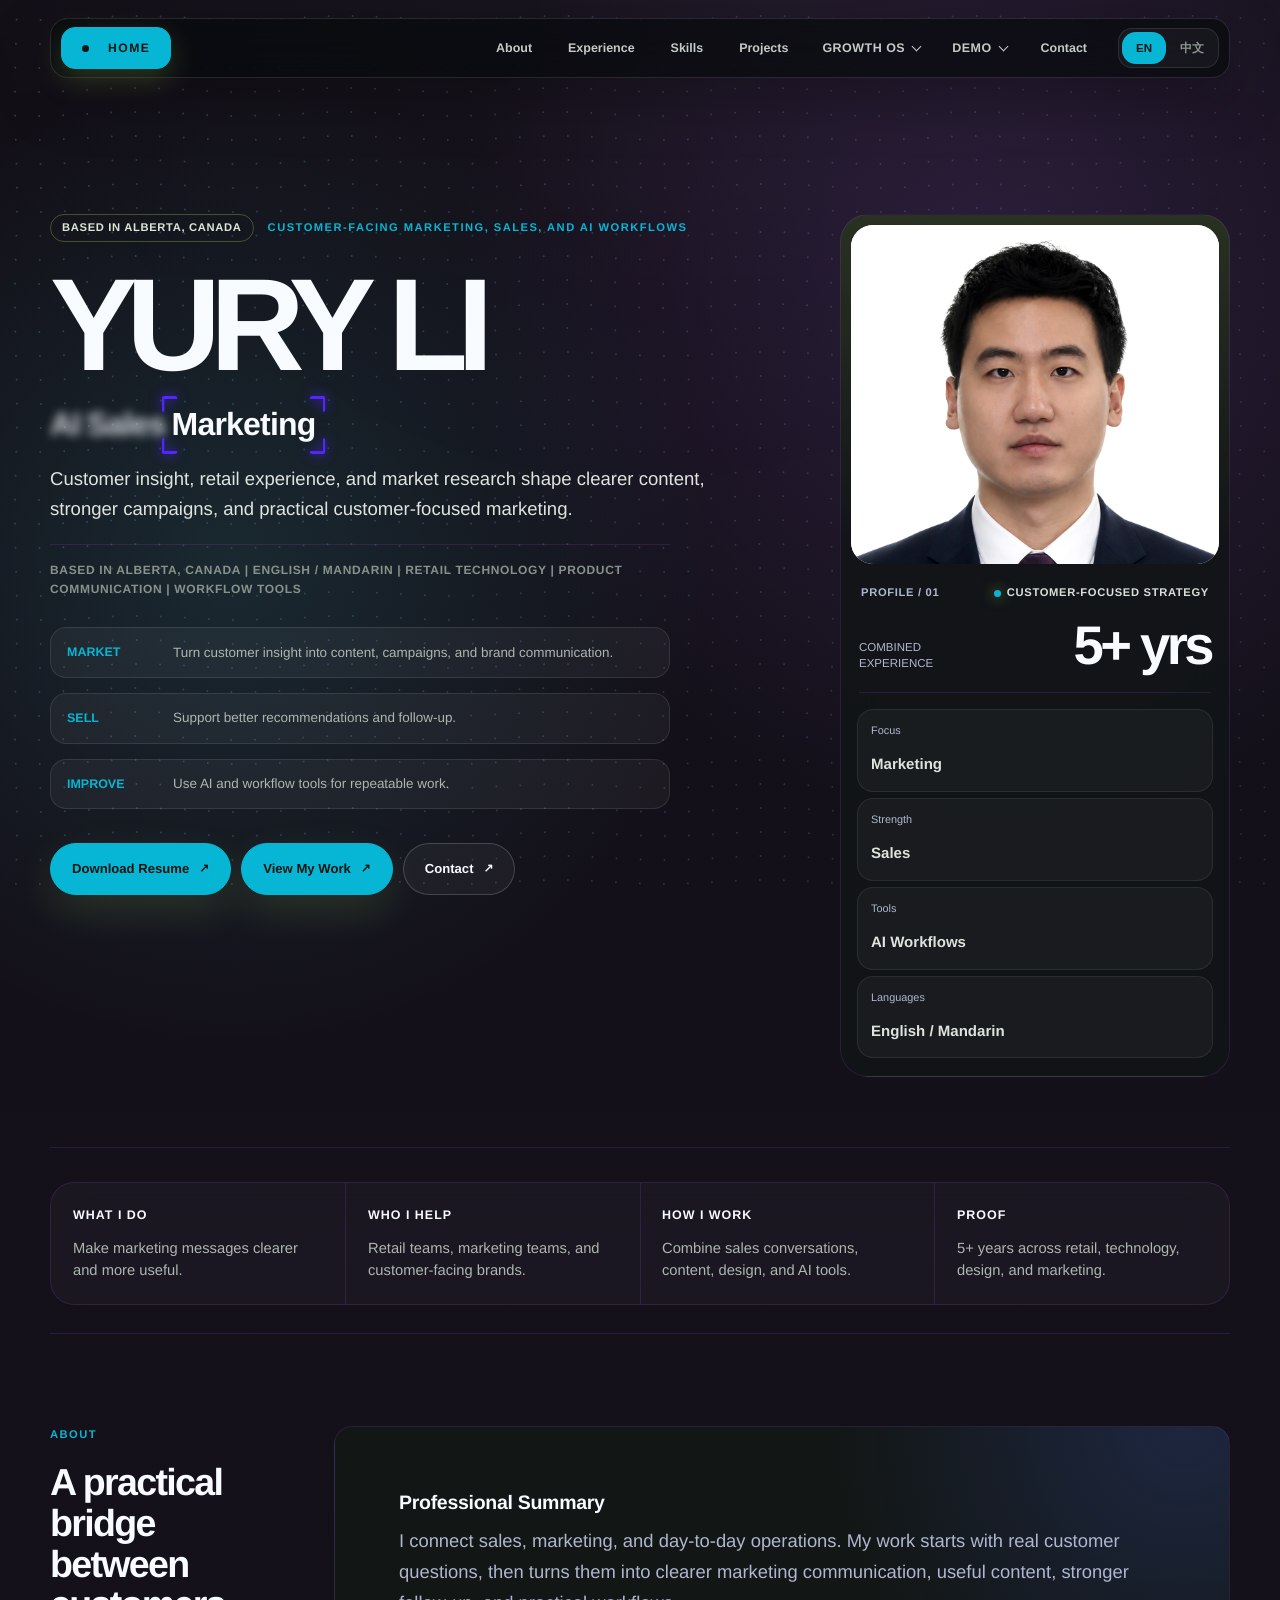
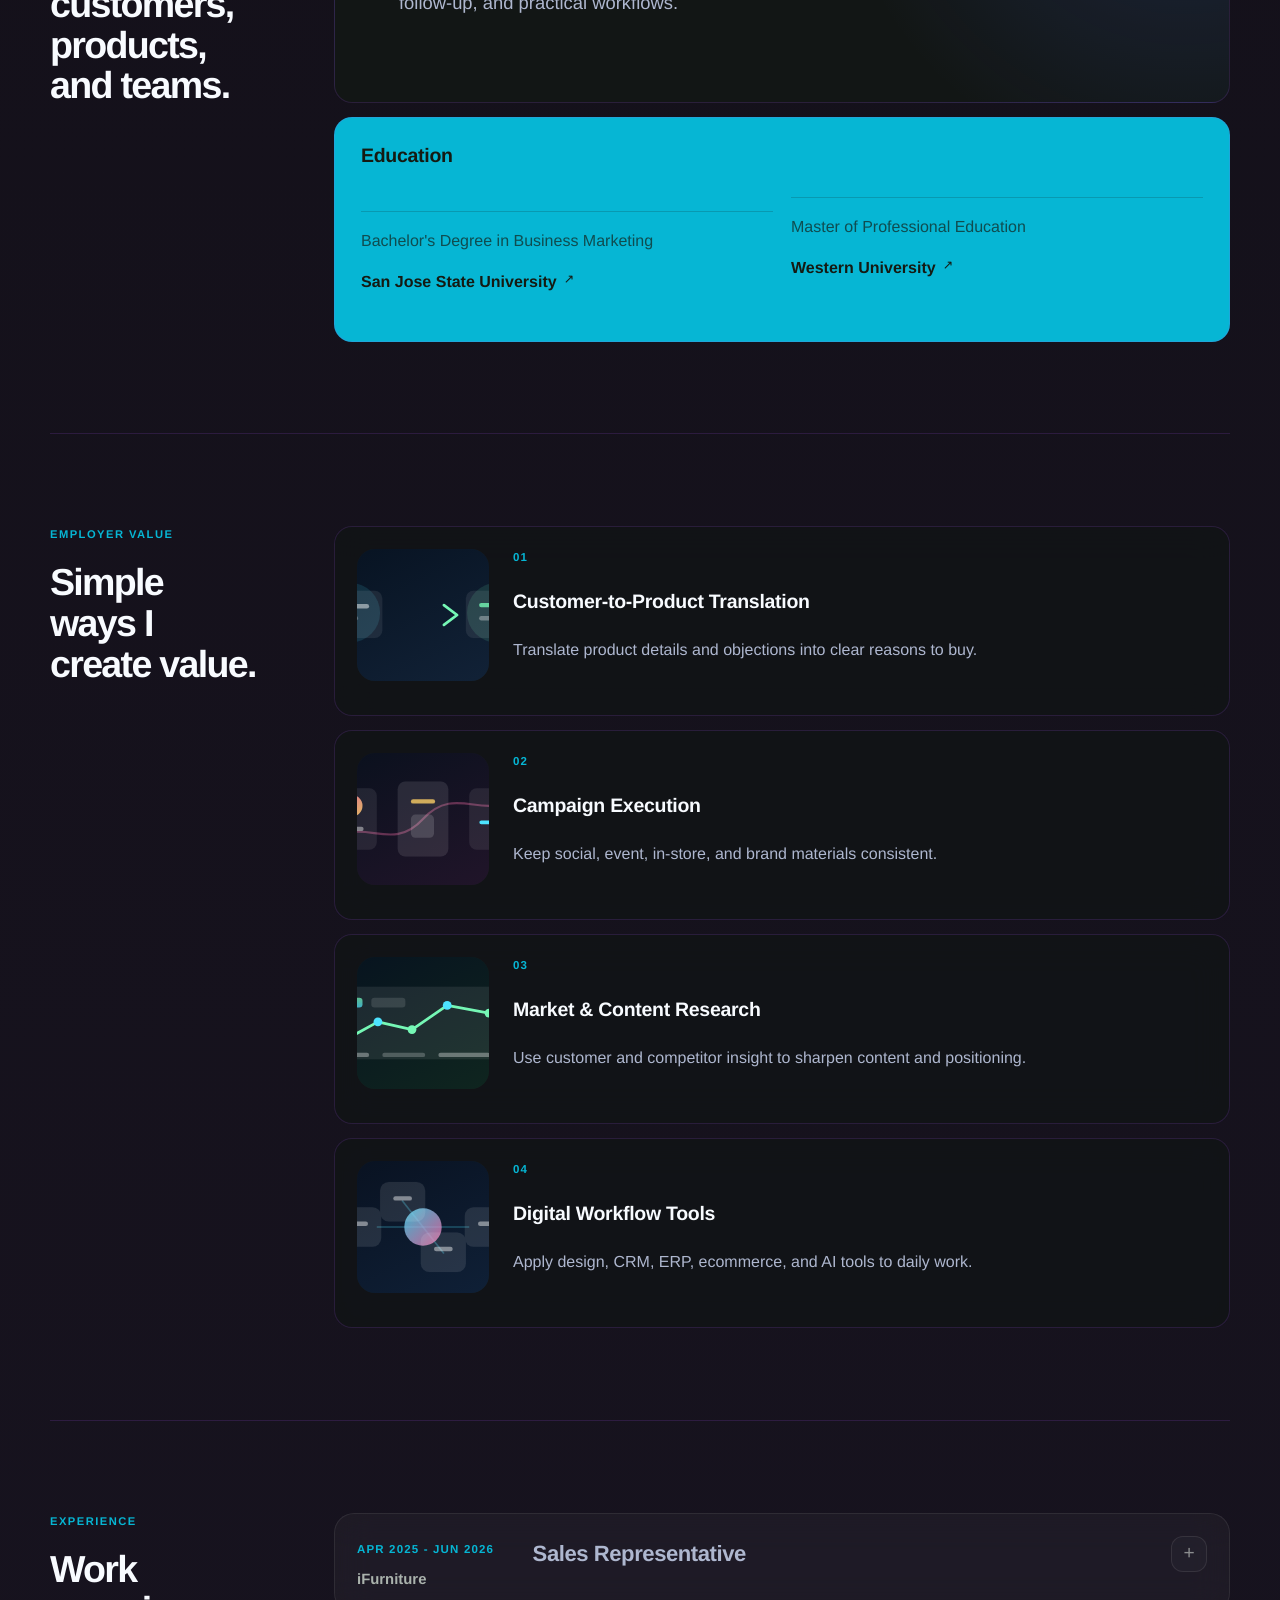
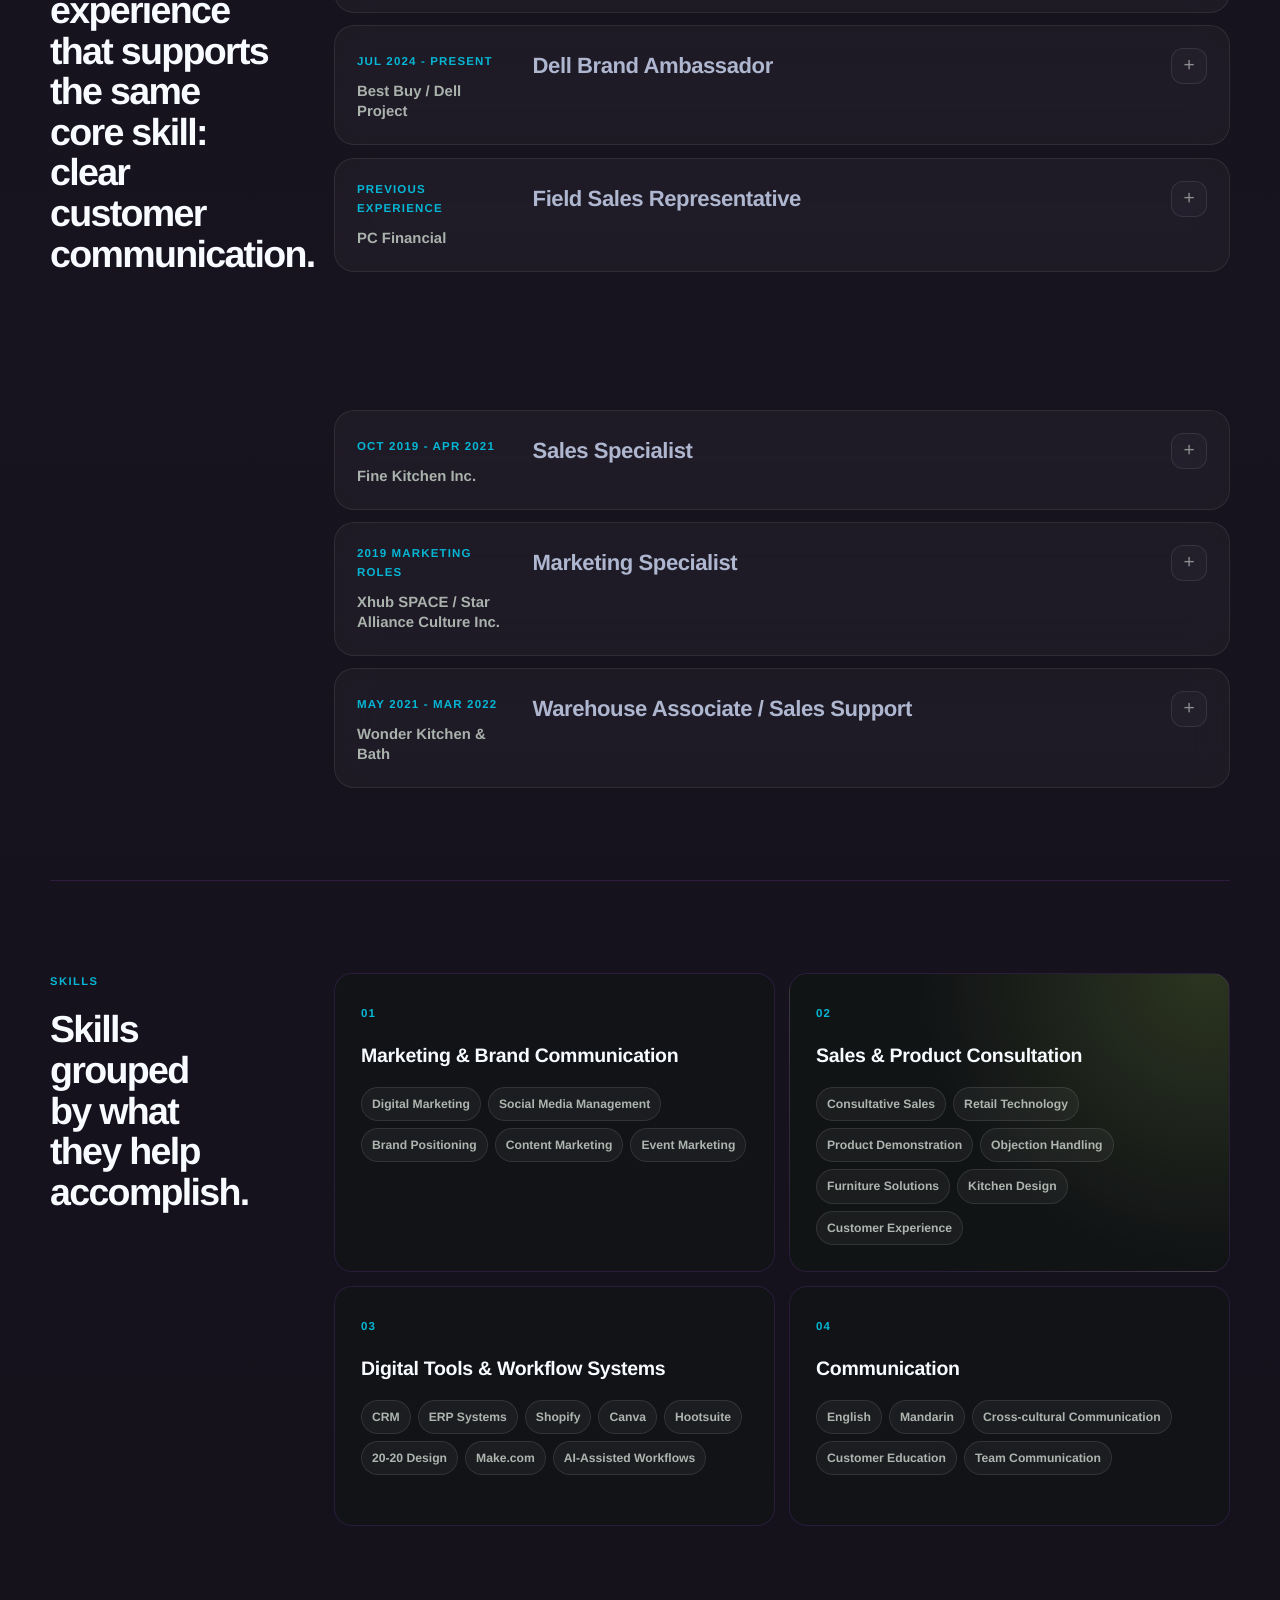
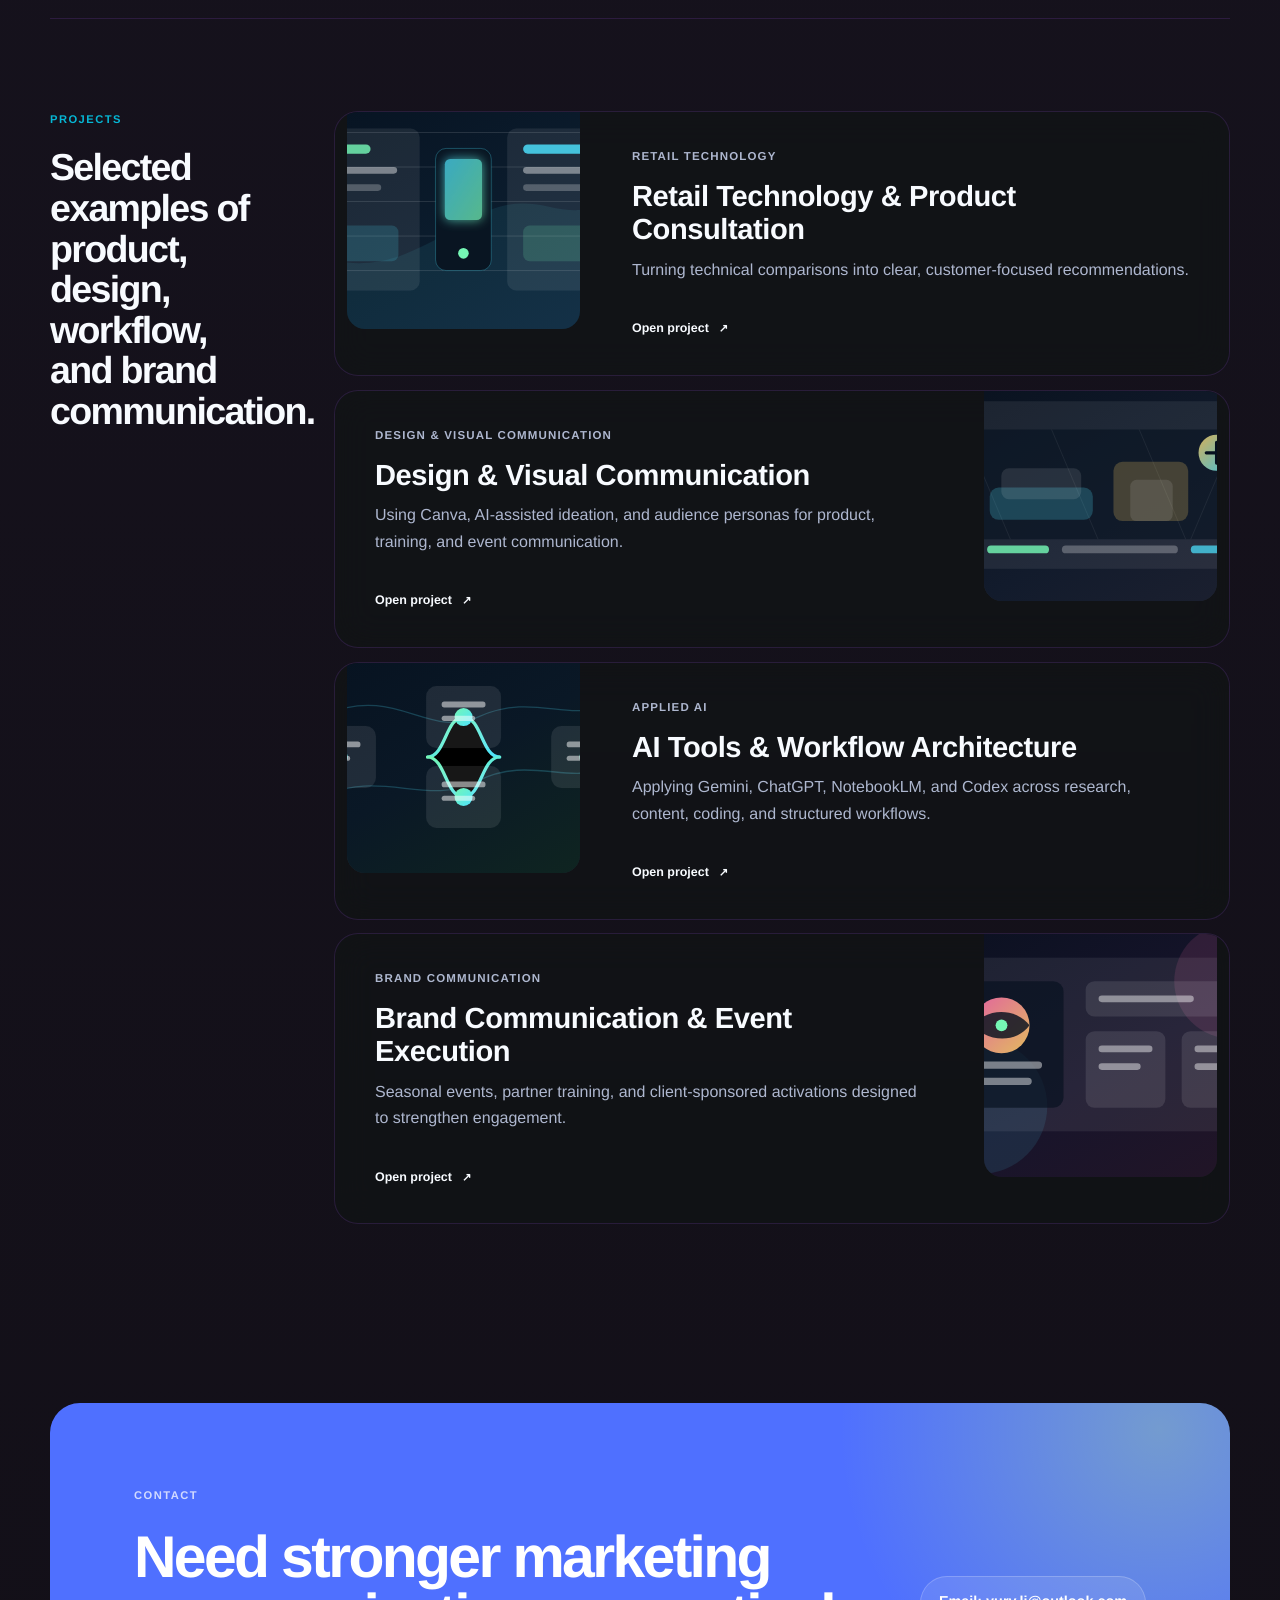
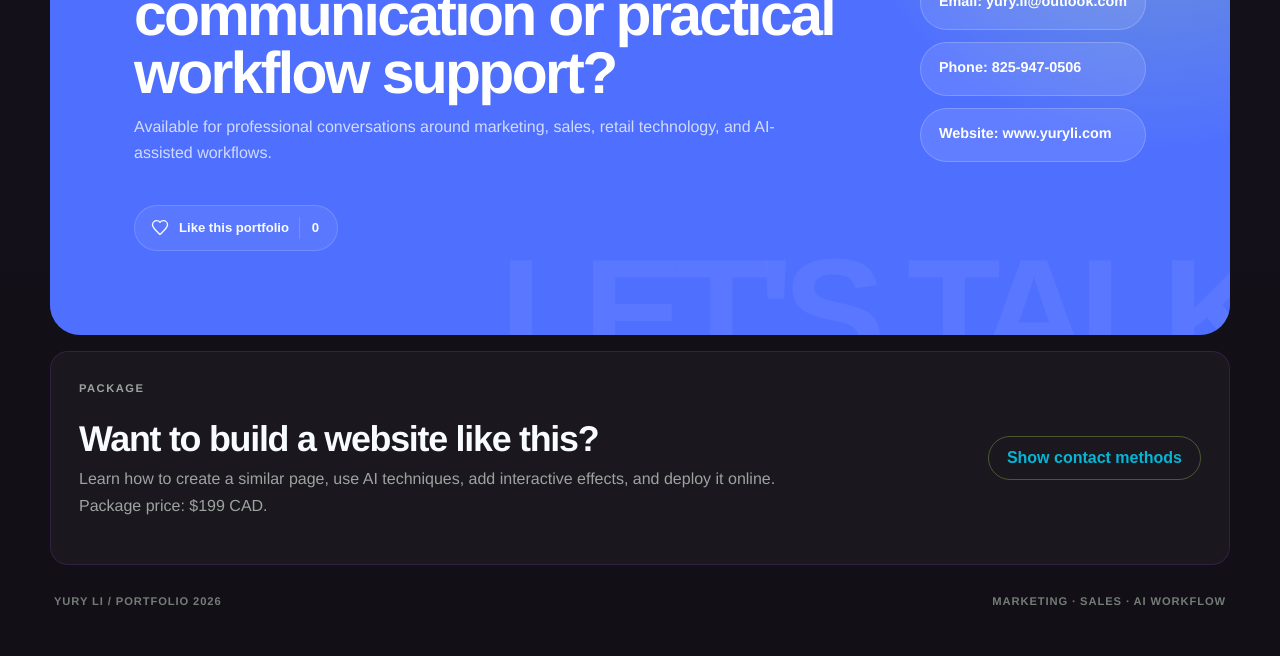
==== commit e9b1d528: "2026.07.03-01 文件变更：[growth-playbook.html](D:/11Codex-Test/portfolio-yury/growth-playbook.html)、[inde" ====
--- a/index.html
+++ b/index.html
@@ -22,6 +22,23 @@
       <a href="#experience">Experience</a>
       <a href="#skills">Skills</a>
       <a href="#projects">Projects</a>
+      <details class="nav-demo nav-growth">
+        <summary>GROWTH OS</summary>
+        <div class="nav-demo-menu growth-nav-menu">
+          <a href="growth-playbook.html#local-growth">
+            <span class="growth-nav-icon" aria-hidden="true">↗</span>
+            <span><strong>Local Growth Model</strong><small>Partnership channels and 90-day targets</small></span>
+          </a>
+          <a href="growth-playbook.html#ai-system">
+            <span class="growth-nav-icon" aria-hidden="true">✦</span>
+            <span><strong>AI Operating System</strong><small>Practical tools, outputs, and controls</small></span>
+          </a>
+          <a href="growth-playbook.html#roadmap">
+            <span class="growth-nav-icon" aria-hidden="true">90</span>
+            <span><strong>30 / 60 / 90 Roadmap</strong><small>Execution phases, deliverables, and KPIs</small></span>
+          </a>
+        </div>
+      </details>
       <details class="nav-demo">
         <summary>DEMO</summary>
         <div class="nav-demo-menu">
--- a/styles.css
+++ b/styles.css
@@ -5088,24 +5088,45 @@
 
 @media (max-width: 780px) {
   .nav-demo {
+    grid-column: 1 / -1;
+    min-width: 0;
     width: 100%;
   }
 
   .nav-demo summary {
     width: 100%;
     min-height: 40px;
+    padding: 10px 12px;
     border-color: rgba(244, 246, 239, 0.08);
     background: rgba(244, 246, 239, 0.035);
+    line-height: 1.3;
+    text-align: center;
+    white-space: normal;
   }
 
   .nav-demo-menu {
     position: static;
+    display: grid;
+    gap: 4px;
+    box-sizing: border-box;
+    overflow: hidden;
     width: 100%;
     min-width: 0;
     margin-top: 6px;
     padding: 5px;
     border-radius: 12px;
     box-shadow: none;
+  }
+
+  .nav-links .nav-demo-menu a {
+    min-width: 0;
+    min-height: 44px;
+    height: auto;
+    padding: 10px 12px;
+    line-height: 1.35;
+    overflow-wrap: anywhere;
+    text-align: left;
+    white-space: normal;
   }
 
   .demo-main {
@@ -5720,9 +5741,7 @@
 
 /* Agent visual reverse-engineering method */
 .agent-method-visual,
-.agent-visual-workflow,
-.agent-visual-parameters,
-.agent-reality-check {
+.agent-visual-workflow {
   margin-top: 100px;
 }
 
@@ -5790,24 +5809,20 @@
   background: linear-gradient(150deg, rgba(184, 147, 255, 0.055), rgba(244, 246, 239, 0.02));
 }
 
-.agent-philosophy span,
-.agent-visual-parameter-grid article > span {
+.agent-philosophy span {
   color: var(--agent-violet);
   font-size: 0.63rem;
   font-weight: 800;
   letter-spacing: 0.1em;
 }
 
-.agent-philosophy h3,
-.agent-visual-parameter-grid h3 {
+.agent-philosophy h3 {
   margin: 19px 0 10px;
   font-size: 1.18rem;
   line-height: 1.18;
 }
 
-.agent-philosophy p,
-.agent-visual-parameter-grid p,
-.agent-reality-grid p {
+.agent-philosophy p {
   color: #98a199;
   font-size: 0.86rem;
   line-height: 1.62;
@@ -5853,67 +5868,15 @@
   line-height: 1.62;
 }
 
-.agent-visual-parameter-grid {
-  display: grid;
-  grid-template-columns: repeat(4, minmax(0, 1fr));
-  gap: 12px;
-}
-
-.agent-visual-parameter-grid article {
-  display: flex;
-  flex-direction: column;
-  min-width: 0;
-  padding: 23px 20px;
-  border: 1px solid rgba(244, 246, 239, 0.1);
-  border-radius: 19px;
-  background: linear-gradient(160deg, rgba(97, 217, 255, 0.045), rgba(7, 10, 12, 0.42));
-}
-
-.agent-visual-parameter-grid code {
-  display: block;
-  max-width: 100%;
-  margin-top: auto;
-  padding-top: 16px;
-  overflow-wrap: anywhere;
-  color: #bcefff;
-  font-family: Consolas, monospace;
-  font-size: 0.68rem;
-  line-height: 1.5;
-}
-
-.agent-reality-grid {
-  display: grid;
-  grid-template-columns: repeat(2, minmax(0, 1fr));
-  gap: 12px;
-}
-
-.agent-reality-grid article {
-  min-width: 0;
-  padding: 24px;
-  border: 1px solid rgba(255, 200, 87, 0.14);
-  border-radius: 18px;
-  background: rgba(255, 200, 87, 0.025);
-}
-
-.agent-reality-grid strong {
-  display: block;
-  margin-bottom: 9px;
-  color: #e7dcc1;
-  font-size: 1rem;
-}
-
 @media (max-width: 1040px) {
-  .agent-philosophy,
-  .agent-visual-parameter-grid {
+  .agent-philosophy {
     grid-template-columns: repeat(2, minmax(0, 1fr));
   }
 }
 
 @media (max-width: 780px) {
   .agent-method-visual,
-  .agent-visual-workflow,
-  .agent-visual-parameters,
-  .agent-reality-check {
+  .agent-visual-workflow {
     margin-top: 76px;
   }
 
@@ -5930,21 +5893,17 @@
     grid-template-columns: repeat(2, minmax(0, 1fr));
   }
 
-  .agent-method-steps,
-  .agent-reality-grid {
+  .agent-method-steps {
     grid-template-columns: 1fr;
   }
 
   .agent-method-steps h3,
-  .agent-philosophy h3,
-  .agent-visual-parameter-grid h3 {
+  .agent-philosophy h3 {
     font-size: 1.02rem;
   }
 
   .agent-method-steps p,
-  .agent-philosophy p,
-  .agent-visual-parameter-grid p,
-  .agent-reality-grid p {
+  .agent-philosophy p {
     font-size: 0.9rem;
     line-height: 1.65;
   }
@@ -5952,7 +5911,6 @@
 
 @media (max-width: 520px) {
   .agent-philosophy,
-  .agent-visual-parameter-grid,
   .agent-method-figure figcaption {
     grid-template-columns: 1fr;
   }
@@ -5973,51 +5931,78 @@
     height: 38px;
   }
 
-  .agent-philosophy article,
-  .agent-visual-parameter-grid article,
-  .agent-reality-grid article {
+  .agent-philosophy article {
     padding: 21px 18px;
   }
 }
 
 /* Standalone visual reverse-engineering demo */
+.mobile-fold > summary {
+  display: none;
+}
+
+.mobile-fold-content {
+  display: contents;
+}
+
 .visual-method-hero {
-  display: grid;
-  grid-template-columns: minmax(0, 0.92fr) minmax(360px, 0.66fr);
-  gap: clamp(38px, 6vw, 82px);
-  align-items: center;
-  min-height: 650px;
-  padding: 58px 0 78px;
+  min-height: 610px;
+  padding: 72px 0 82px;
 }
 
 .visual-method-hero-copy h1 {
-  max-width: 820px;
+  max-width: 1120px;
   margin: 22px 0 26px;
-  font-size: clamp(4.4rem, 8vw, 8rem);
-  line-height: 0.85;
+  font-size: clamp(4.4rem, 8.4vw, 8.4rem);
+  line-height: 0.86;
   letter-spacing: -0.07em;
 }
 
+.visual-method-signals {
+  display: flex;
+  flex-wrap: wrap;
+  gap: 8px;
+}
+
+.visual-method-signals span {
+  padding: 7px 11px;
+  border: 1px solid rgba(97, 217, 255, 0.2);
+  border-radius: 999px;
+  background: rgba(97, 217, 255, 0.045);
+  color: #a9dcea;
+  font-family: Consolas, monospace;
+  font-size: 0.6rem;
+  font-weight: 800;
+  letter-spacing: 0.1em;
+}
+
 .visual-method-map {
   display: grid;
-  gap: 8px;
-  padding: 18px;
+  grid-template-columns: repeat(5, minmax(0, 1fr));
+  gap: 10px;
+  margin-top: 64px;
+  padding: 12px;
   border: 1px solid rgba(244, 246, 239, 0.12);
   border-radius: 24px;
-  background: linear-gradient(150deg, rgba(97, 217, 255, 0.06), rgba(184, 147, 255, 0.04));
+  background:
+    linear-gradient(rgba(244, 246, 239, 0.025) 1px, transparent 1px),
+    linear-gradient(90deg, rgba(244, 246, 239, 0.025) 1px, transparent 1px),
+    linear-gradient(150deg, rgba(97, 217, 255, 0.055), rgba(184, 147, 255, 0.035));
+  background-size: 24px 24px, 24px 24px, auto;
   box-shadow: 0 30px 90px rgba(0, 0, 0, 0.3);
 }
 
 .visual-method-map div {
-  display: grid;
-  grid-template-columns: 34px minmax(100px, 0.7fr) minmax(0, 1fr);
-  gap: 12px;
-  align-items: center;
+  position: relative;
+  display: grid;
+  grid-template-columns: auto minmax(0, 1fr);
+  gap: 8px 10px;
   min-width: 0;
-  padding: 14px;
+  min-height: 166px;
+  padding: 18px;
   border: 1px solid rgba(244, 246, 239, 0.08);
-  border-radius: 12px;
-  background: rgba(7, 10, 12, 0.4);
+  border-radius: 16px;
+  background: rgba(7, 10, 12, 0.54);
 }
 
 .visual-method-map i,
@@ -6028,44 +6013,256 @@
 }
 
 .visual-method-map i {
+  align-self: end;
   color: #59645d;
   font-size: 0.65rem;
 }
 
 .visual-method-map span {
+  align-self: end;
   color: var(--agent-blue);
   font-size: 0.68rem;
   font-weight: 800;
   letter-spacing: 0.08em;
+  overflow-wrap: anywhere;
 }
 
 .visual-method-map b {
-  min-width: 0;
-  color: #aab3ac;
-  font-size: 0.68rem;
-  font-weight: 500;
-  overflow-wrap: anywhere;
+  position: relative;
+  display: block;
+  grid-column: 1 / -1;
+  width: 52px;
+  height: 52px;
+  border: 1px solid rgba(97, 217, 255, 0.3);
+  border-radius: 50%;
+}
+
+.visual-method-map div:nth-child(1) b::before {
+  content: "";
+  position: absolute;
+  inset: 14px;
+  border: 1px solid var(--agent-blue);
+  border-radius: 50%;
+  box-shadow: 0 0 18px rgba(97, 217, 255, 0.28);
+}
+
+.visual-method-map div:nth-child(2) b::before,
+.visual-method-map div:nth-child(2) b::after {
+  content: "";
+  position: absolute;
+  width: 19px;
+  height: 19px;
+  border: 1px solid var(--agent-blue);
+}
+
+.visual-method-map div:nth-child(2) b::before {
+  top: 11px;
+  left: 11px;
+}
+
+.visual-method-map div:nth-child(2) b::after {
+  right: 11px;
+  bottom: 11px;
+}
+
+.visual-method-map div:nth-child(3) b::before {
+  content: "";
+  position: absolute;
+  inset: 14px 10px;
+  border-top: 2px solid var(--agent-blue);
+  border-bottom: 2px solid var(--agent-blue);
+  box-shadow: inset 0 8px transparent, inset 0 10px var(--agent-blue);
+}
+
+.visual-method-map div:nth-child(4) b::before,
+.visual-method-map div:nth-child(4) b::after {
+  content: "";
+  position: absolute;
+  inset: 14px;
+  border: 1px solid var(--agent-blue);
+  transform: rotate(45deg);
+}
+
+.visual-method-map div:nth-child(4) b::after {
+  inset: 19px;
+}
+
+.visual-method-map div:nth-child(5) b {
+  border-color: rgba(183, 255, 85, 0.42);
+  background: rgba(183, 255, 85, 0.06);
+}
+
+.visual-method-map div:nth-child(5) b::before {
+  content: "";
+  position: absolute;
+  top: 15px;
+  left: 18px;
+  width: 13px;
+  height: 8px;
+  border-bottom: 2px solid #b7ff55;
+  border-left: 2px solid #b7ff55;
+  transform: rotate(-45deg);
 }
 
 @media (max-width: 1040px) {
+  .visual-method-hero-copy h1 {
+    font-size: clamp(4rem, 8vw, 6.5rem);
+  }
+
+  .visual-method-map div {
+    padding: 14px;
+  }
+}
+
+@media (max-width: 780px) {
+  .visual-method-page .agent-section-heading {
+    gap: 12px;
+    margin-bottom: 18px;
+  }
+
+  .visual-method-page .agent-section-heading h2 {
+    font-size: clamp(2.15rem, 10vw, 3.5rem);
+    line-height: 0.98;
+  }
+
+  .mobile-fold-section > .agent-section-heading > p {
+    display: none;
+  }
+
+  .mobile-fold > summary {
+    display: flex;
+    align-items: center;
+    justify-content: space-between;
+    gap: 16px;
+    min-height: 54px;
+    padding: 14px 16px;
+    border: 1px solid rgba(97, 217, 255, 0.2);
+    border-radius: 14px;
+    background: rgba(97, 217, 255, 0.045);
+    color: #dce2dd;
+    font-size: 0.86rem;
+    font-weight: 750;
+    list-style: none;
+    cursor: pointer;
+    touch-action: manipulation;
+  }
+
+  .mobile-fold > summary::-webkit-details-marker {
+    display: none;
+  }
+
+  .mobile-fold > summary i {
+    position: relative;
+    flex: 0 0 auto;
+    width: 22px;
+    height: 22px;
+    border: 1px solid rgba(244, 246, 239, 0.16);
+    border-radius: 50%;
+  }
+
+  .mobile-fold > summary i::before,
+  .mobile-fold > summary i::after {
+    content: "";
+    position: absolute;
+    top: 50%;
+    left: 50%;
+    width: 8px;
+    height: 1px;
+    background: #bcefff;
+    transform: translate(-50%, -50%);
+  }
+
+  .mobile-fold > summary i::after {
+    transform: translate(-50%, -50%) rotate(90deg);
+  }
+
+  .mobile-fold[open] > summary {
+    margin-bottom: 16px;
+  }
+
+  .mobile-fold[open] > summary i::after {
+    transform: translate(-50%, -50%);
+  }
+
+  .mobile-fold-content {
+    display: block;
+  }
+
   .visual-method-hero {
-    grid-template-columns: minmax(0, 1fr) minmax(330px, 0.72fr);
+    min-height: auto;
+    padding: 34px 0 50px;
   }
 
   .visual-method-hero-copy h1 {
-    font-size: clamp(4rem, 7vw, 6.2rem);
-  }
-}
-
-@media (max-width: 780px) {
-  .visual-method-hero {
-    grid-template-columns: 1fr;
-    min-height: auto;
-    padding: 44px 0 70px;
-  }
-
-  .visual-method-hero-copy h1 {
-    font-size: clamp(3.7rem, 16vw, 6.2rem);
+    margin: 18px 0 20px;
+    font-size: clamp(3rem, 14vw, 4.9rem);
+    line-height: 0.9;
+  }
+
+  .visual-method-map {
+    grid-template-columns: repeat(2, minmax(0, 1fr));
+    margin-top: 34px;
+  }
+
+  .visual-method-map div {
+    min-height: 140px;
+  }
+
+  .visual-method-map div:last-child {
+    grid-column: 1 / -1;
+  }
+
+  .reverse-purpose-main h2 {
+    font-size: clamp(2.5rem, 12vw, 4rem);
+  }
+
+  .agent-method-visual,
+  .agent-visual-workflow,
+  .visual-dna-section {
+    margin-top: 52px;
+  }
+
+  .agent-philosophy {
+    grid-auto-columns: minmax(250px, 78vw);
+    grid-auto-flow: column;
+    grid-template-columns: none;
+    overflow-x: auto;
+    scroll-snap-type: inline mandatory;
+    scrollbar-width: none;
+  }
+
+  .agent-philosophy::-webkit-scrollbar {
+    display: none;
+  }
+
+  .agent-philosophy article {
+    scroll-snap-align: start;
+  }
+
+  .visual-case {
+    margin-top: 56px;
+    padding-top: 48px;
+  }
+
+  .visual-case-comparison {
+    grid-auto-columns: minmax(280px, 84vw);
+    grid-auto-flow: column;
+    grid-template-columns: none;
+    overflow-x: auto;
+    scroll-snap-type: inline mandatory;
+    scrollbar-width: none;
+  }
+
+  .visual-case-comparison::-webkit-scrollbar {
+    display: none;
+  }
+
+  .visual-case-comparison figure {
+    scroll-snap-align: start;
+  }
+
+  .visual-case-fold {
+    margin-top: 16px;
   }
 }
 
@@ -6075,12 +6272,1722 @@
   }
 
   .visual-method-map div {
-    grid-template-columns: 26px minmax(0, 1fr);
+    min-height: 126px;
+    padding: 12px;
+  }
+}
+
+/* Visual reverse-engineering Case 02 */
+.visual-case {
+  margin-top: 110px;
+  padding-top: 82px;
+  border-top: 1px solid rgba(244, 246, 239, 0.11);
+}
+
+.visual-case-comparison {
+  display: grid;
+  grid-template-columns: minmax(280px, 0.72fr) minmax(0, 1.28fr);
+  gap: 14px;
+}
+
+.visual-case-comparison figure {
+  overflow: hidden;
+  min-width: 0;
+  margin: 0;
+  padding: 10px;
+  border: 1px solid rgba(244, 246, 239, 0.11);
+  border-radius: 24px;
+  background: rgba(244, 246, 239, 0.03);
+}
+
+.visual-case-comparison figure > div {
+  display: flex;
+  align-items: center;
+  justify-content: space-between;
+  gap: 12px;
+  padding: 5px 8px 14px;
+}
+
+.visual-case-comparison figure span {
+  color: var(--agent-blue);
+  font-size: 0.62rem;
+  font-weight: 800;
+  letter-spacing: 0.1em;
+}
+
+.visual-case-comparison figure b {
+  color: #99a29b;
+  font-size: 0.72rem;
+  font-weight: 650;
+}
+
+.visual-case-comparison img {
+  display: block;
+  width: 100%;
+  height: 100%;
+  max-height: 520px;
+  object-fit: cover;
+  border-radius: 16px;
+}
+
+.visual-case-source img {
+  object-position: center;
+}
+
+.visual-case-stages {
+  display: grid;
+  grid-template-columns: repeat(4, minmax(0, 1fr));
+  gap: 10px;
+  margin-top: 14px;
+}
+
+.visual-case-stages article,
+.visual-case-analysis article,
+.visual-case-parameters > div {
+  min-width: 0;
+  padding: 22px;
+  border: 1px solid rgba(244, 246, 239, 0.09);
+  border-radius: 18px;
+  background: rgba(244, 246, 239, 0.025);
+}
+
+.visual-case-stages article > span {
+  display: grid;
+  width: 34px;
+  height: 34px;
+  place-items: center;
+  border: 1px solid rgba(97, 217, 255, 0.24);
+  border-radius: 9px;
+  color: var(--agent-blue);
+  font-size: 0.66rem;
+  font-weight: 800;
+}
+
+.visual-case-stages h3,
+.visual-case-analysis h3 {
+  margin: 18px 0 9px;
+  font-size: 1.03rem;
+  line-height: 1.2;
+}
+
+.visual-case-stages p,
+.visual-case-analysis > article > p:last-child,
+.visual-case-parameters p {
+  color: #98a199;
+  font-size: 0.86rem;
+  line-height: 1.62;
+}
+
+.visual-case-analysis {
+  display: grid;
+  grid-template-columns: repeat(2, minmax(0, 1fr));
+  gap: 12px;
+  margin-top: 60px;
+}
+
+.visual-case-analysis article {
+  padding: 26px;
+  background: linear-gradient(150deg, rgba(97, 217, 255, 0.04), rgba(184, 147, 255, 0.025));
+}
+
+.visual-case-analysis h3 {
+  margin-top: 9px;
+  font-size: 1.3rem;
+}
+
+.visual-case-parameters {
+  display: grid;
+  grid-template-columns: repeat(3, minmax(0, 1fr));
+  gap: 10px;
+  margin-top: 12px;
+}
+
+.visual-case-parameters span,
+.visual-case-parameters strong {
+  display: block;
+}
+
+.visual-case-parameters span {
+  color: var(--agent-violet);
+  font-size: 0.61rem;
+  font-weight: 800;
+  letter-spacing: 0.1em;
+}
+
+.visual-case-parameters strong {
+  margin: 10px 0 7px;
+  color: #dde3de;
+  font-size: 0.94rem;
+}
+
+@media (max-width: 1040px) {
+  .visual-case-comparison {
+    grid-template-columns: minmax(250px, 0.62fr) minmax(0, 1fr);
+  }
+
+  .visual-case-stages {
+    grid-template-columns: repeat(2, minmax(0, 1fr));
+  }
+}
+
+@media (max-width: 780px) {
+  .visual-case {
+    margin-top: 78px;
+    padding-top: 62px;
+  }
+
+  .visual-case-comparison,
+  .visual-case-analysis {
+    grid-template-columns: 1fr;
+  }
+
+  .visual-case-comparison img {
+    height: auto;
+    max-height: none;
+  }
+
+  .visual-case-parameters {
+    grid-template-columns: repeat(2, minmax(0, 1fr));
+  }
+
+  .visual-case-stages h3,
+  .visual-case-analysis h3 {
+    font-size: 1.05rem;
+  }
+
+  .visual-case-stages p,
+  .visual-case-analysis > article > p:last-child,
+  .visual-case-parameters p {
+    font-size: 0.9rem;
+    line-height: 1.65;
+  }
+}
+
+@media (max-width: 520px) {
+  .visual-case-stages,
+  .visual-case-parameters {
+    grid-template-columns: 1fr;
+  }
+
+  .visual-case-comparison figure {
+    padding: 7px;
+    border-radius: 18px;
+  }
+
+  .visual-case-comparison figure > div {
+    align-items: flex-start;
+    flex-direction: column;
+    gap: 4px;
+  }
+
+  .visual-case-stages article,
+  .visual-case-analysis article,
+  .visual-case-parameters > div {
+    padding: 20px 18px;
+  }
+}
+
+/* Case 02 independent stage images */
+.visual-split-heading {
+  display: grid;
+  grid-template-columns: minmax(0, 0.9fr) minmax(280px, 0.55fr);
+  gap: 48px;
+  align-items: end;
+  margin: 72px 0 26px;
+}
+
+.visual-split-heading h3 {
+  margin: 9px 0 0;
+  font-size: clamp(2rem, 4vw, 3.8rem);
+  line-height: 0.98;
+  letter-spacing: -0.05em;
+}
+
+.visual-split-heading > p {
+  color: #9da69f;
+  font-size: 0.9rem;
+  line-height: 1.7;
+}
+
+.visual-split-gallery {
+  display: grid;
+  grid-template-columns: repeat(2, minmax(0, 1fr));
+  gap: 14px;
+}
+
+.visual-split-gallery figure {
+  overflow: hidden;
+  min-width: 0;
+  margin: 0;
+  padding: 9px;
+  border: 1px solid rgba(244, 246, 239, 0.1);
+  border-radius: 22px;
+  background: rgba(244, 246, 239, 0.028);
+}
+
+.visual-split-gallery figure > div {
+  display: flex;
+  align-items: center;
+  justify-content: space-between;
+  gap: 12px;
+  padding: 7px 8px 14px;
+}
+
+.visual-split-gallery figure span {
+  color: var(--agent-blue);
+  font-size: 0.62rem;
+  font-weight: 800;
+  letter-spacing: 0.1em;
+}
+
+.visual-split-gallery figure strong {
+  color: #cbd2cc;
+  font-size: 0.78rem;
+}
+
+.visual-split-gallery img {
+  display: block;
+  width: 100%;
+  aspect-ratio: 3 / 2;
+  object-fit: cover;
+  border-radius: 15px;
+}
+
+.visual-split-gallery figcaption {
+  min-height: 72px;
+  padding: 14px 10px 8px;
+  color: #959e97;
+  font-size: 0.83rem;
+  line-height: 1.6;
+}
+
+.visual-split-space {
+  border-color: rgba(97, 217, 255, 0.21) !important;
+  background: linear-gradient(150deg, rgba(97, 217, 255, 0.055), rgba(184, 147, 255, 0.025)) !important;
+}
+
+.visual-environment-explanation {
+  display: grid;
+  grid-template-columns: repeat(4, minmax(0, 1fr));
+  gap: 10px;
+  margin: 14px 0 64px;
+}
+
+.visual-environment-explanation article {
+  min-width: 0;
+  padding: 22px;
+  border: 1px solid rgba(244, 246, 239, 0.09);
+  border-radius: 17px;
+  background: rgba(7, 10, 12, 0.38);
+}
+
+.visual-environment-explanation span {
+  color: var(--agent-violet);
+  font-size: 0.61rem;
+  font-weight: 800;
+  letter-spacing: 0.1em;
+}
+
+.visual-environment-explanation h3 {
+  margin: 15px 0 8px;
+  font-size: 1rem;
+  line-height: 1.22;
+}
+
+.visual-environment-explanation p {
+  color: #98a199;
+  font-size: 0.84rem;
+  line-height: 1.6;
+}
+
+@media (max-width: 1040px) {
+  .visual-environment-explanation {
+    grid-template-columns: repeat(2, minmax(0, 1fr));
+  }
+}
+
+@media (max-width: 780px) {
+  .visual-split-heading {
+    grid-template-columns: 1fr;
+    gap: 20px;
+    margin-top: 58px;
+  }
+
+  .visual-split-gallery {
+    grid-template-columns: 1fr;
+  }
+
+  .visual-split-gallery figcaption {
+    min-height: 0;
+    font-size: 0.9rem;
+    line-height: 1.65;
+  }
+
+  .visual-environment-explanation p {
+    font-size: 0.9rem;
+    line-height: 1.65;
+  }
+}
+
+@media (max-width: 520px) {
+  .visual-split-gallery figure {
+    padding: 7px;
+    border-radius: 17px;
+  }
+
+  .visual-split-gallery figure > div {
+    align-items: flex-start;
+    flex-direction: column;
+    gap: 4px;
+  }
+
+  .visual-environment-explanation {
+    grid-template-columns: 1fr;
+  }
+
+  .visual-environment-explanation article {
+    padding: 20px 18px;
+  }
+}
+
+/* Large interactive reverse-engineering explanation */
+.reverse-purpose-interface {
+  position: relative;
+  z-index: 1;
+  overflow: hidden;
+  padding: clamp(28px, 5vw, 62px);
+  border: 1px solid rgba(244, 246, 239, 0.12);
+  border-radius: 32px;
+  background:
+    radial-gradient(circle at 82% 2%, rgba(97, 217, 255, 0.11), transparent 28rem),
+    radial-gradient(circle at 8% 100%, rgba(184, 147, 255, 0.09), transparent 24rem),
+    rgba(7, 10, 12, 0.78);
+  box-shadow: 0 36px 120px rgba(0, 0, 0, 0.36);
+}
+
+.reverse-purpose-top {
+  display: flex;
+  align-items: center;
+  justify-content: space-between;
+  gap: 18px;
+}
+
+.reverse-purpose-top > span {
+  color: #707b73;
+  font-family: Consolas, monospace;
+  font-size: 0.64rem;
+  font-weight: 700;
+  letter-spacing: 0.1em;
+}
+
+.reverse-purpose-main {
+  display: grid;
+  grid-template-columns: minmax(0, 1.15fr) minmax(260px, 0.48fr);
+  gap: 54px;
+  align-items: end;
+  margin: 46px 0 44px;
+}
+
+.reverse-purpose-main h2 {
+  max-width: 850px;
+  margin: 0;
+  font-size: clamp(3.3rem, 7vw, 7rem);
+  line-height: 0.88;
+  letter-spacing: -0.065em;
+}
+
+.reverse-purpose-main p {
+  color: #a8b1aa;
+  font-size: 0.94rem;
+  line-height: 1.72;
+}
+
+.reverse-purpose-grid {
+  display: grid;
+  grid-template-columns: repeat(2, minmax(0, 1fr));
+  gap: 10px;
+}
+
+.reverse-purpose-grid details {
+  min-width: 0;
+  overflow: hidden;
+  border: 1px solid rgba(244, 246, 239, 0.09);
+  border-radius: 16px;
+  background: rgba(244, 246, 239, 0.025);
+  transition: border-color 180ms ease, background 180ms ease;
+}
+
+.reverse-purpose-grid details[open] {
+  border-color: rgba(97, 217, 255, 0.24);
+  background: rgba(97, 217, 255, 0.045);
+}
+
+.reverse-purpose-grid summary {
+  position: relative;
+  z-index: 1;
+  display: grid;
+  grid-template-columns: 30px minmax(0, 1fr) 22px;
+  gap: 12px;
+  align-items: center;
+  min-height: 64px;
+  padding: 12px 16px;
+  list-style: none;
+  cursor: pointer;
+  touch-action: manipulation;
+  user-select: none;
+}
+
+.reverse-purpose-grid summary::-webkit-details-marker {
+  display: none;
+}
+
+.reverse-purpose-grid summary b {
+  color: var(--agent-blue);
+  font-family: Consolas, monospace;
+  font-size: 0.67rem;
+}
+
+.reverse-purpose-grid summary strong {
+  color: #dce2dd;
+  font-size: 0.92rem;
+}
+
+.reverse-purpose-grid summary i {
+  position: relative;
+  width: 22px;
+  height: 22px;
+  border: 1px solid rgba(244, 246, 239, 0.15);
+  border-radius: 50%;
+}
+
+.reverse-purpose-grid summary i::before,
+.reverse-purpose-grid summary i::after {
+  content: "";
+  position: absolute;
+  top: 50%;
+  left: 50%;
+  width: 8px;
+  height: 1px;
+  background: #aeb7b0;
+  transform: translate(-50%, -50%);
+}
+
+.reverse-purpose-grid summary i::after {
+  transform: translate(-50%, -50%) rotate(90deg);
+  transition: transform 180ms ease;
+}
+
+.reverse-purpose-grid details[open] summary i::after {
+  transform: translate(-50%, -50%) rotate(0deg);
+}
+
+.reverse-purpose-grid details > p {
+  padding: 0 48px 19px 58px;
+  color: #97a198;
+  font-size: 0.86rem;
+  line-height: 1.62;
+}
+
+.reverse-purpose-result {
+  display: grid;
+  grid-template-columns: auto minmax(0, 1fr);
+  gap: 18px;
+  align-items: center;
+  margin-top: 12px;
+  padding: 18px 20px;
+  border-left: 2px solid var(--agent-violet);
+  border-radius: 0 12px 12px 0;
+  background: rgba(184, 147, 255, 0.055);
+}
+
+.reverse-purpose-result span {
+  color: var(--agent-violet);
+  font-family: Consolas, monospace;
+  font-size: 0.62rem;
+  font-weight: 800;
+  letter-spacing: 0.09em;
+}
+
+.reverse-purpose-result strong {
+  color: #cbd2cc;
+  font-size: 0.88rem;
+  font-weight: 650;
+}
+
+@media (max-width: 780px) {
+  .reverse-purpose-interface {
+    padding: 28px 20px;
+    border-radius: 24px;
+  }
+
+  .reverse-purpose-top,
+  .reverse-purpose-main {
+    align-items: flex-start;
+  }
+
+  .reverse-purpose-main {
+    grid-template-columns: 1fr;
+    gap: 22px;
+    margin: 36px 0 30px;
+  }
+
+  .reverse-purpose-main h2 {
+    font-size: clamp(3rem, 14vw, 5.2rem);
+  }
+
+  .reverse-purpose-main p,
+  .reverse-purpose-grid details > p {
+    font-size: 0.92rem;
+    line-height: 1.68;
+  }
+
+  .reverse-purpose-grid {
+    grid-template-columns: 1fr;
+  }
+
+  .reverse-purpose-grid summary {
+    min-height: 58px;
+  }
+}
+
+@media (max-width: 520px) {
+  .reverse-purpose-top {
+    flex-direction: column;
     gap: 8px;
-    padding: 12px 10px;
-  }
-
-  .visual-method-map b {
-    grid-column: 2;
-  }
-}
+  }
+
+  .reverse-purpose-grid summary {
+    grid-template-columns: 26px minmax(0, 1fr) 22px;
+    gap: 9px;
+    padding: 11px 12px;
+  }
+
+  .reverse-purpose-grid details > p {
+    padding: 0 38px 17px 47px;
+  }
+
+  .reverse-purpose-result {
+    grid-template-columns: 1fr;
+    gap: 8px;
+  }
+}
+
+/* 4K image lightbox */
+.visual-method-page .zoomable-image {
+  cursor: zoom-in;
+  touch-action: manipulation;
+  transition: filter 180ms ease, transform 180ms ease;
+}
+
+.visual-method-page .zoomable-image:hover {
+  filter: brightness(1.06);
+}
+
+.visual-method-page .zoomable-image:focus-visible {
+  outline: 2px solid var(--agent-blue);
+  outline-offset: 4px;
+}
+
+.image-lightbox {
+  position: fixed;
+  inset: 0;
+  width: 100vw;
+  max-width: none;
+  height: 100dvh;
+  max-height: none;
+  margin: 0;
+  padding: 0;
+  overflow: hidden;
+  border: 0;
+  background: rgba(3, 5, 7, 0.96);
+  color: #f4f6ef;
+}
+
+.image-lightbox[open] {
+  display: block;
+}
+
+.image-lightbox::backdrop {
+  background: rgba(0, 0, 0, 0.88);
+  backdrop-filter: blur(12px);
+}
+
+.image-lightbox-toolbar {
+  position: fixed;
+  z-index: 3;
+  top: max(14px, env(safe-area-inset-top));
+  left: 50%;
+  display: flex;
+  align-items: center;
+  gap: 6px;
+  padding: 6px;
+  border: 1px solid rgba(244, 246, 239, 0.14);
+  border-radius: 16px;
+  background: rgba(12, 15, 17, 0.9);
+  box-shadow: 0 18px 54px rgba(0, 0, 0, 0.38);
+  backdrop-filter: blur(18px);
+  transform: translateX(-50%);
+}
+
+.image-lightbox-toolbar button {
+  display: inline-grid;
+  min-width: 42px;
+  min-height: 42px;
+  padding: 0 12px;
+  place-items: center;
+  border: 1px solid rgba(244, 246, 239, 0.1);
+  border-radius: 11px;
+  background: rgba(244, 246, 239, 0.045);
+  color: #e5e9e5;
+  font-size: 1rem;
+  cursor: pointer;
+  touch-action: manipulation;
+}
+
+.image-lightbox-toolbar button:hover,
+.image-lightbox-toolbar button:focus-visible {
+  border-color: rgba(97, 217, 255, 0.35);
+  background: rgba(97, 217, 255, 0.08);
+  outline: none;
+}
+
+.image-lightbox-toolbar span {
+  min-width: 58px;
+  color: #9ea7a0;
+  font-family: Consolas, monospace;
+  font-size: 0.72rem;
+  text-align: center;
+}
+
+.image-lightbox-viewport {
+  display: grid;
+  width: 100%;
+  height: 100dvh;
+  padding: 82px 28px 28px;
+  overflow: auto;
+  place-items: center;
+  overscroll-behavior: contain;
+  touch-action: pan-x pan-y pinch-zoom;
+}
+
+.image-lightbox-viewport img {
+  display: block;
+  max-width: none;
+  height: auto;
+  border-radius: 12px;
+  box-shadow: 0 28px 100px rgba(0, 0, 0, 0.48);
+  transition: width 160ms ease;
+}
+
+@media (max-width: 780px) {
+  .image-lightbox-toolbar {
+    top: max(10px, env(safe-area-inset-top));
+    width: calc(100% - 20px);
+    justify-content: center;
+  }
+
+  .image-lightbox-toolbar button {
+    min-width: 44px;
+    min-height: 44px;
+    padding: 0 10px;
+  }
+
+  .image-lightbox-toolbar span {
+    min-width: 50px;
+  }
+
+  .image-lightbox-viewport {
+    padding: 76px 10px 18px;
+  }
+
+  .image-lightbox-viewport img {
+    border-radius: 8px;
+  }
+}
+
+/* Demo-N four-layer visual DNA model */
+.visual-dna-section {
+  margin-top: 100px;
+}
+
+.visual-dna-flow {
+  display: grid;
+  grid-template-columns: repeat(4, minmax(0, 1fr));
+  gap: 12px;
+}
+
+.visual-dna-flow article {
+  position: relative;
+  min-width: 0;
+  min-height: 270px;
+  padding: 24px;
+  border: 1px solid rgba(244, 246, 239, 0.09);
+  border-radius: 22px;
+  background: linear-gradient(155deg, color-mix(in srgb, var(--dna-accent) 7%, rgba(7, 10, 12, 0.82)), rgba(7, 10, 12, 0.72));
+  color: inherit;
+  text-align: left;
+  cursor: pointer;
+  touch-action: manipulation;
+}
+
+.visual-dna-flow article::after {
+  content: "";
+  position: absolute;
+  right: -13px;
+  top: 40px;
+  z-index: 2;
+  width: 13px;
+  border-top: 1px solid rgba(244, 246, 239, 0.14);
+}
+
+.visual-dna-flow article:last-child::after {
+  display: none;
+}
+
+.visual-dna-flow span {
+  color: var(--dna-accent);
+  font-family: Consolas, monospace;
+  font-size: 0.68rem;
+  font-weight: 800;
+}
+
+.visual-dna-flow b {
+  float: right;
+  padding: 5px 8px;
+  border: 1px solid color-mix(in srgb, var(--dna-accent) 55%, transparent);
+  border-radius: 999px;
+  color: var(--dna-accent);
+  font-size: 0.54rem;
+  letter-spacing: 0.08em;
+}
+
+.visual-dna-flow h3 {
+  margin: 44px 0 12px;
+  font-size: 1.12rem;
+}
+
+.visual-dna-flow p {
+  margin: 0;
+  color: #98a199;
+  font-size: 0.85rem;
+  line-height: 1.62;
+}
+
+.visual-dna-example {
+  display: grid;
+  grid-template-columns: auto minmax(0, 1fr);
+  gap: 18px;
+  align-items: center;
+  margin-top: 12px;
+  padding: 18px 20px;
+  border-left: 2px solid #ffc857;
+  border-radius: 0 12px 12px 0;
+  background: rgba(255, 200, 87, 0.045);
+}
+
+.visual-dna-example span {
+  color: #ffc857;
+  font-family: Consolas, monospace;
+  font-size: 0.62rem;
+  font-weight: 800;
+  letter-spacing: 0.08em;
+}
+
+.visual-dna-example strong {
+  color: #cbd2cc;
+  font-size: 0.85rem;
+  font-weight: 650;
+}
+
+.visual-dna-section [data-dna-layer="product"] {
+  --dna-accent: #ffc857;
+}
+
+.visual-dna-section [data-dna-layer="composition"] {
+  --dna-accent: #b7ff55;
+}
+
+.visual-dna-section [data-dna-layer="scene"] {
+  --dna-accent: #61d9ff;
+}
+
+.visual-dna-section [data-dna-layer="style"] {
+  --dna-accent: #b893ff;
+}
+
+.visual-dna-section.is-dna-ready .visual-dna-flow article {
+  transition: opacity 220ms ease, border-color 220ms ease, background 220ms ease, box-shadow 220ms ease, transform 220ms ease;
+}
+
+.visual-dna-section.is-dna-ready .visual-dna-flow article:not(.is-active) {
+  opacity: 0.64;
+}
+
+.visual-dna-section.is-dna-ready .visual-dna-flow article.is-active {
+  border-color: var(--dna-accent);
+  background: linear-gradient(155deg, color-mix(in srgb, var(--dna-accent) 13%, rgba(7, 10, 12, 0.82)), rgba(7, 10, 12, 0.72));
+  box-shadow: 0 16px 42px color-mix(in srgb, var(--dna-accent) 13%, transparent);
+  transform: translateY(-4px);
+}
+
+.visual-dna-section [data-dna-layer]:focus-visible {
+  outline: 2px solid var(--dna-accent);
+  outline-offset: 4px;
+}
+
+@media (max-width: 1040px) {
+  .visual-dna-flow {
+    grid-template-columns: repeat(2, minmax(0, 1fr));
+  }
+
+  .visual-dna-flow article::after {
+    display: none;
+  }
+}
+
+@media (max-width: 780px) {
+  .visual-dna-section {
+    margin-top: 76px;
+  }
+
+  .visual-dna-flow p {
+    font-size: 0.9rem;
+    line-height: 1.65;
+  }
+}
+
+@media (max-width: 520px) {
+  .visual-dna-flow {
+    grid-template-columns: 1fr;
+    gap: 8px;
+  }
+
+  .visual-dna-flow article {
+    min-height: 0;
+    padding: 18px;
+    border-radius: 16px;
+  }
+
+  .visual-dna-flow h3 {
+    margin: 24px 0 8px;
+  }
+
+  .visual-dna-example {
+    grid-template-columns: 1fr;
+    gap: 8px;
+  }
+}
+
+@media (prefers-reduced-motion: reduce) {
+  .visual-dna-section.is-dna-ready .visual-dna-flow article {
+    transition: none;
+  }
+}
+
+/* Mobile length reduction for the visual reverse-engineering demo */
+@media (max-width: 780px) {
+  .visual-method-page .agent-method-visual,
+  .visual-method-page .agent-visual-workflow,
+  .visual-method-page .visual-dna-section {
+    margin-top: 52px;
+  }
+
+  .visual-method-page .reverse-purpose-main h2 {
+    font-size: clamp(2.5rem, 12vw, 4rem);
+  }
+
+  .visual-method-page .agent-philosophy {
+    grid-auto-columns: minmax(250px, 78vw);
+    grid-auto-flow: column;
+    grid-template-columns: none;
+    overflow-x: auto;
+  }
+
+  .visual-method-page .visual-case {
+    margin-top: 56px;
+    padding-top: 48px;
+  }
+
+  .visual-method-page .visual-case-comparison {
+    grid-auto-columns: minmax(280px, 84vw);
+    grid-auto-flow: column;
+    grid-template-columns: none;
+    overflow-x: auto;
+  }
+}
+
+@media (max-width: 520px) {
+  .visual-method-page .agent-philosophy {
+    grid-template-columns: none;
+  }
+
+  .visual-method-page .agent-method-figure figcaption {
+    grid-template-columns: repeat(2, minmax(0, 1fr));
+  }
+}
+
+/* Visual-first full-page reduction */
+.visual-method-page .visual-story-image {
+  overflow: hidden;
+  margin: 0 0 18px;
+  padding: 8px;
+  border: 1px solid rgba(244, 246, 239, 0.12);
+  border-radius: 26px;
+  background: rgba(244, 246, 239, 0.025);
+  box-shadow: 0 28px 90px rgba(0, 0, 0, 0.3);
+}
+
+.visual-method-page .visual-story-image img {
+  display: block;
+  width: 100%;
+  height: auto;
+  border-radius: 18px;
+}
+
+.visual-method-page .agent-section-heading {
+  grid-template-columns: minmax(0, 1fr);
+  max-width: 980px;
+  gap: 0;
+  margin-bottom: 26px;
+}
+
+.visual-method-page .agent-section-heading > p,
+.visual-method-page .reverse-purpose-main > p,
+.visual-method-page .reverse-purpose-grid details > p,
+.visual-method-page .visual-dna-flow p,
+.visual-method-page .agent-philosophy p,
+.visual-method-page .agent-method-steps p,
+.visual-method-page .visual-split-heading > p,
+.visual-method-page .visual-split-gallery figcaption,
+.visual-method-page .visual-environment-explanation p,
+.visual-method-page .visual-case-analysis > article > p:last-child,
+.visual-method-page .visual-case-parameters p {
+  display: none;
+}
+
+.visual-method-page .reverse-purpose-main {
+  grid-template-columns: minmax(0, 1fr);
+  margin: 40px 0 30px;
+}
+
+.visual-method-page .reverse-purpose-grid {
+  grid-template-columns: repeat(4, minmax(0, 1fr));
+}
+
+.visual-method-page .reverse-purpose-grid details {
+  min-height: 156px;
+  border-color: rgba(244, 246, 239, 0.1);
+  background:
+    linear-gradient(145deg, rgba(97, 217, 255, 0.055), rgba(7, 10, 12, 0.48));
+}
+
+.visual-method-page .reverse-purpose-grid details[open] {
+  border-color: rgba(244, 246, 239, 0.1);
+  background:
+    linear-gradient(145deg, rgba(97, 217, 255, 0.055), rgba(7, 10, 12, 0.48));
+}
+
+.visual-method-page .reverse-purpose-grid summary {
+  grid-template-columns: 1fr;
+  align-content: space-between;
+  min-height: 154px;
+  padding: 18px;
+  cursor: default;
+}
+
+.visual-method-page .reverse-purpose-grid summary b {
+  font-size: 2rem;
+  line-height: 1;
+  opacity: 0.28;
+}
+
+.visual-method-page .reverse-purpose-grid summary strong {
+  max-width: 15ch;
+  font-size: 1rem;
+  line-height: 1.25;
+}
+
+.visual-method-page .reverse-purpose-grid summary i {
+  display: none;
+}
+
+.visual-method-page .visual-dna-flow article {
+  min-height: 168px;
+  padding: 20px;
+}
+
+.visual-method-page .visual-dna-flow h3 {
+  margin: 34px 0 0;
+}
+
+.visual-method-page .visual-dna-example {
+  grid-template-columns: auto minmax(0, 1fr);
+  padding-block: 14px;
+}
+
+.visual-method-page .agent-method-figure {
+  padding: 8px;
+}
+
+.visual-method-page .agent-philosophy {
+  gap: 10px;
+  margin-top: 12px;
+}
+
+.visual-method-page .agent-philosophy article {
+  position: relative;
+  min-height: 148px;
+  overflow: hidden;
+  padding: 20px;
+}
+
+.visual-method-page .agent-philosophy article::after {
+  content: "";
+  position: absolute;
+  right: -24px;
+  bottom: -36px;
+  width: 100px;
+  height: 100px;
+  border: 1px solid rgba(184, 147, 255, 0.18);
+  border-radius: 50%;
+}
+
+.visual-method-page .agent-philosophy h3 {
+  max-width: 16ch;
+  margin: 42px 0 0;
+  font-size: 1.05rem;
+}
+
+.visual-method-page .agent-method-steps {
+  grid-template-columns: repeat(3, minmax(0, 1fr));
+  gap: 10px;
+}
+
+.visual-method-page .agent-method-steps article {
+  position: relative;
+  display: block;
+  min-height: 166px;
+  overflow: hidden;
+  padding: 20px;
+  background:
+    linear-gradient(150deg, rgba(97, 217, 255, 0.045), rgba(244, 246, 239, 0.018));
+}
+
+.visual-method-page .agent-method-steps article::after {
+  content: "";
+  position: absolute;
+  top: 41px;
+  left: 62px;
+  width: calc(100% - 82px);
+  border-top: 1px solid rgba(97, 217, 255, 0.14);
+}
+
+.visual-method-page .agent-method-steps article > span {
+  width: 46px;
+  height: 46px;
+  border-radius: 50%;
+}
+
+.visual-method-page .agent-method-steps h3 {
+  max-width: 18ch;
+  margin: 32px 0 0;
+  line-height: 1.25;
+}
+
+.visual-method-page .visual-case-comparison {
+  grid-template-columns: repeat(2, minmax(0, 1fr));
+}
+
+.visual-method-page .visual-split-heading {
+  grid-template-columns: minmax(0, 1fr);
+  margin-bottom: 22px;
+}
+
+.visual-method-page .visual-split-gallery figure {
+  padding-bottom: 9px;
+}
+
+.visual-method-page .visual-environment-explanation {
+  margin-bottom: 24px;
+}
+
+.visual-method-page .visual-environment-explanation article {
+  min-height: 126px;
+  padding: 18px;
+}
+
+.visual-method-page .visual-environment-explanation h3 {
+  max-width: 18ch;
+  margin: 34px 0 0;
+}
+
+.visual-method-page .visual-case-stages {
+  display: none;
+}
+
+.visual-method-page .visual-case-analysis {
+  grid-template-columns: repeat(4, minmax(0, 1fr));
+  gap: 10px;
+  margin-top: 18px;
+}
+
+.visual-method-page .visual-case-analysis article {
+  min-height: 138px;
+  padding: 18px;
+}
+
+.visual-method-page .visual-case-analysis h3 {
+  max-width: 16ch;
+  margin: 34px 0 0;
+  font-size: 1.02rem;
+}
+
+.visual-method-page .visual-case-parameters {
+  grid-template-columns: repeat(6, minmax(0, 1fr));
+  gap: 8px;
+  margin-top: 10px;
+}
+
+.visual-method-page .visual-case-parameters > div {
+  min-height: 116px;
+  padding: 16px;
+}
+
+.visual-method-page .visual-case-parameters strong {
+  margin-bottom: 0;
+  line-height: 1.3;
+}
+
+@media (max-width: 1040px) {
+  .visual-method-page .reverse-purpose-grid,
+  .visual-method-page .visual-case-analysis {
+    grid-template-columns: repeat(2, minmax(0, 1fr));
+  }
+
+  .visual-method-page .visual-case-parameters {
+    grid-template-columns: repeat(3, minmax(0, 1fr));
+  }
+}
+
+@media (max-width: 780px) {
+  .visual-method-page .reverse-purpose-main h2 {
+    font-size: clamp(2.6rem, 12vw, 4.2rem);
+  }
+
+  .visual-method-page .reverse-purpose-grid,
+  .visual-method-page .agent-philosophy,
+  .visual-method-page .agent-method-steps,
+  .visual-method-page .visual-environment-explanation,
+  .visual-method-page .visual-case-analysis {
+    grid-template-columns: repeat(2, minmax(0, 1fr));
+    grid-auto-flow: row;
+    grid-auto-columns: auto;
+    overflow: visible;
+  }
+
+  .visual-method-page .visual-case-comparison,
+  .visual-method-page .visual-split-gallery {
+    grid-template-columns: 1fr;
+    grid-auto-flow: row;
+    grid-auto-columns: auto;
+    overflow: visible;
+  }
+
+  .visual-method-page .reverse-purpose-grid details,
+  .visual-method-page .reverse-purpose-grid summary,
+  .visual-method-page .agent-method-steps article {
+    min-height: 142px;
+  }
+
+  .visual-method-page .agent-philosophy article,
+  .visual-method-page .visual-environment-explanation article,
+  .visual-method-page .visual-case-analysis article {
+    min-height: 128px;
+  }
+}
+
+/* Growth operating system */
+.growth-nav-menu {
+  width: min(360px, calc(100vw - 32px));
+  padding: 8px;
+}
+
+.nav-links .growth-nav-menu a {
+  display: grid;
+  grid-template-columns: 38px minmax(0, 1fr);
+  gap: 11px;
+  min-height: 66px;
+  padding: 9px 11px;
+  white-space: normal;
+}
+
+.growth-nav-menu a > span:last-child {
+  display: grid;
+  gap: 3px;
+  min-width: 0;
+}
+
+.growth-nav-menu strong,
+.growth-nav-menu small {
+  display: block;
+}
+
+.growth-nav-menu strong {
+  color: inherit;
+  font-size: 0.78rem;
+}
+
+.growth-nav-menu small {
+  color: #89928b;
+  font-size: 0.67rem;
+  font-weight: 500;
+  line-height: 1.35;
+}
+
+.growth-nav-menu a:hover small {
+  color: rgba(17, 21, 15, 0.68);
+}
+
+.growth-nav-icon {
+  display: inline-flex;
+  align-items: center;
+  justify-content: center;
+  width: 38px;
+  height: 38px;
+  border: 1px solid rgba(200, 255, 98, 0.2);
+  border-radius: 12px;
+  background: rgba(200, 255, 98, 0.08);
+  color: var(--cyan);
+  font-size: 0.75rem;
+  font-weight: 800;
+}
+
+.growth-nav-menu a:hover .growth-nav-icon {
+  border-color: rgba(17, 21, 15, 0.16);
+  background: rgba(17, 21, 15, 0.1);
+  color: #11150f;
+}
+
+.growth-page {
+  background: #090b0a;
+}
+
+.growth-main {
+  position: relative;
+  z-index: 1;
+  width: min(1180px, calc(100% - 48px));
+  margin: 0 auto;
+  padding: 150px 0 100px;
+}
+
+.growth-hero {
+  display: grid;
+  grid-template-columns: minmax(0, 1.05fr) minmax(360px, 0.65fr);
+  gap: clamp(40px, 8vw, 110px);
+  align-items: center;
+  min-height: 570px;
+  padding: 64px 0 82px;
+}
+
+.growth-hero-copy h1 {
+  max-width: 760px;
+  margin: 14px 0 24px;
+  color: #f4f6ef;
+  font-size: clamp(4.1rem, 9vw, 8.3rem);
+  font-weight: 760;
+  letter-spacing: -0.075em;
+  line-height: 0.82;
+}
+
+.growth-hero-copy h1 span {
+  color: var(--cyan);
+  font-size: 0.56em;
+  letter-spacing: -0.045em;
+}
+
+.growth-hero-copy > p:not(.eyebrow) {
+  max-width: 650px;
+  color: #aab2ac;
+  font-size: clamp(1rem, 1.7vw, 1.25rem);
+  line-height: 1.7;
+}
+
+.growth-hero-tags {
+  display: flex;
+  flex-wrap: wrap;
+  gap: 8px;
+  margin-top: 30px;
+}
+
+.growth-hero-tags span {
+  padding: 8px 12px;
+  border: 1px solid rgba(244, 246, 239, 0.11);
+  border-radius: 999px;
+  color: #c4cac5;
+  font-size: 0.72rem;
+}
+
+.growth-hero-visual {
+  position: relative;
+  min-height: 390px;
+}
+
+.growth-core,
+.growth-orbit {
+  position: absolute;
+  display: flex;
+  align-items: center;
+  justify-content: center;
+  border-radius: 50%;
+}
+
+.growth-core {
+  inset: 50% auto auto 50%;
+  width: 150px;
+  height: 150px;
+  transform: translate(-50%, -50%);
+  background: var(--cyan);
+  color: #11150f;
+  font-size: 3.4rem;
+  font-weight: 850;
+  letter-spacing: -0.08em;
+  box-shadow: 0 0 72px rgba(200, 255, 98, 0.18);
+}
+
+.growth-core small {
+  position: absolute;
+  bottom: 35px;
+  font-size: 0.55rem;
+  letter-spacing: 0.16em;
+}
+
+.growth-orbit {
+  inset: 50% auto auto 50%;
+  border: 1px solid rgba(244, 246, 239, 0.13);
+  transform: translate(-50%, -50%);
+}
+
+.growth-orbit-one { width: 270px; height: 270px; }
+.growth-orbit-two { width: 390px; height: 390px; border-style: dashed; }
+
+.growth-orbit span {
+  position: absolute;
+  top: -14px;
+  padding: 7px 10px;
+  border: 1px solid rgba(244, 246, 239, 0.12);
+  border-radius: 999px;
+  background: #111411;
+  color: #aeb6b0;
+  font-size: 0.64rem;
+  font-weight: 750;
+  letter-spacing: 0.12em;
+}
+
+.growth-orbit-two span { top: auto; right: 2px; bottom: 65px; }
+
+.growth-index {
+  display: grid;
+  grid-template-columns: repeat(3, minmax(0, 1fr));
+  gap: 10px;
+  margin-bottom: 120px;
+}
+
+.growth-index a {
+  display: grid;
+  grid-template-columns: auto 1fr;
+  gap: 3px 13px;
+  min-height: 104px;
+  padding: 20px;
+  border: 1px solid rgba(244, 246, 239, 0.1);
+  border-radius: 20px;
+  background: rgba(244, 246, 239, 0.035);
+  color: #eef2ea;
+  font-size: 0.88rem;
+  font-weight: 700;
+  transition: transform 180ms ease, border-color 180ms ease, background 180ms ease;
+}
+
+.growth-index a:hover {
+  transform: translateY(-4px);
+  border-color: rgba(200, 255, 98, 0.28);
+  background: rgba(200, 255, 98, 0.07);
+}
+
+.growth-index a > span { grid-row: 1 / 3; color: var(--cyan); font-size: 0.65rem; }
+.growth-index small { color: #7f8881; font-size: 0.7rem; font-weight: 550; }
+
+.growth-section {
+  scroll-margin-top: 125px;
+  padding: 38px 0 120px;
+}
+
+.growth-section-heading {
+  display: grid;
+  grid-template-columns: 60px minmax(0, 800px);
+  gap: 20px;
+  margin-bottom: 40px;
+}
+
+.growth-section-number {
+  color: var(--cyan);
+  font-size: 0.72rem;
+  font-weight: 800;
+}
+
+.growth-section-heading h2 {
+  margin: 8px 0 15px;
+  color: #f4f6ef;
+  font-size: clamp(2.3rem, 5vw, 4.4rem);
+  letter-spacing: -0.055em;
+  line-height: 1;
+}
+
+.growth-section-heading h2 small {
+  display: block;
+  margin-top: 10px;
+  color: #7f8881;
+  font-size: 0.34em;
+  font-weight: 550;
+  letter-spacing: 0;
+}
+
+.growth-section-heading div > p:last-child {
+  max-width: 720px;
+  color: #969f98;
+  line-height: 1.7;
+}
+
+.growth-table-wrap {
+  overflow-x: auto;
+  border: 1px solid rgba(244, 246, 239, 0.1);
+  border-radius: 22px;
+  background: rgba(244, 246, 239, 0.025);
+}
+
+.growth-table {
+  width: 100%;
+  min-width: 1040px;
+  border-collapse: collapse;
+  text-align: left;
+}
+
+.growth-table th {
+  padding: 16px 18px;
+  border-bottom: 1px solid rgba(244, 246, 239, 0.12);
+  color: #7f8881;
+  font-size: 0.63rem;
+  letter-spacing: 0.08em;
+  text-transform: uppercase;
+}
+
+.growth-table td {
+  padding: 20px 18px;
+  border-bottom: 1px solid rgba(244, 246, 239, 0.075);
+  color: #9da59f;
+  font-size: 0.78rem;
+  line-height: 1.55;
+  vertical-align: top;
+}
+
+.growth-table tbody tr:last-child td { border-bottom: 0; }
+.growth-table tbody tr:hover { background: rgba(200, 255, 98, 0.035); }
+.growth-table td:first-child { color: #eef2ea; }
+
+.metric-pill {
+  display: table;
+  margin-bottom: 6px;
+  padding: 4px 7px;
+  border-radius: 999px;
+  background: rgba(200, 255, 98, 0.1);
+  color: var(--cyan);
+  font-size: 0.67rem;
+  font-weight: 750;
+}
+
+.growth-card-grid {
+  display: grid;
+  grid-template-columns: repeat(2, minmax(0, 1fr));
+  gap: 12px;
+}
+
+.growth-use-card {
+  display: grid;
+  grid-template-columns: 48px 1fr;
+  gap: 15px;
+  min-height: 260px;
+  padding: 24px;
+  border: 1px solid rgba(244, 246, 239, 0.1);
+  border-radius: 22px;
+  background: rgba(244, 246, 239, 0.035);
+}
+
+.use-icon {
+  display: inline-flex;
+  align-items: center;
+  justify-content: center;
+  width: 46px;
+  height: 46px;
+  border-radius: 14px;
+  background: var(--cyan);
+  color: #11150f;
+  font-size: 1.2rem;
+  font-weight: 800;
+}
+
+.growth-use-card > div p,
+.roadmap-step > div:nth-child(2) p {
+  margin: 0 0 5px;
+  color: var(--cyan);
+  font-size: 0.65rem;
+  font-weight: 750;
+  letter-spacing: 0.08em;
+  text-transform: uppercase;
+}
+
+.growth-use-card h3 {
+  margin: 0;
+  color: #eef2ea;
+  font-size: 1rem;
+}
+
+.growth-use-card dl {
+  grid-column: 1 / -1;
+  margin: 8px 0 0;
+}
+
+.growth-use-card dt {
+  margin: 12px 0 5px;
+  color: #6f7871;
+  font-size: 0.62rem;
+  font-weight: 750;
+  letter-spacing: 0.08em;
+  text-transform: uppercase;
+}
+
+.growth-use-card dd {
+  margin: 0;
+  color: #a5ada7;
+  font-size: 0.82rem;
+  line-height: 1.55;
+}
+
+.roadmap-list {
+  position: relative;
+  display: grid;
+  gap: 10px;
+}
+
+.roadmap-step {
+  display: grid;
+  grid-template-columns: 150px minmax(0, 1fr) minmax(210px, 0.45fr);
+  gap: 28px;
+  align-items: center;
+  padding: 24px;
+  border: 1px solid rgba(244, 246, 239, 0.1);
+  border-radius: 20px;
+  background: rgba(244, 246, 239, 0.03);
+}
+
+.roadmap-time {
+  display: grid;
+  grid-template-columns: 45px 1fr;
+  gap: 8px;
+  align-items: center;
+}
+
+.roadmap-time span {
+  display: inline-flex;
+  align-items: center;
+  justify-content: center;
+  width: 45px;
+  height: 45px;
+  border-radius: 50%;
+  background: var(--cyan);
+  color: #11150f;
+  font-size: 0.68rem;
+  font-weight: 850;
+}
+
+.roadmap-time strong { color: #eef2ea; font-size: 0.8rem; }
+.roadmap-step h3 { margin: 0 0 8px; color: #dfe4dc; font-size: 0.9rem; line-height: 1.45; }
+.roadmap-step small { color: #7e8780; font-size: 0.7rem; line-height: 1.45; }
+.roadmap-kpi { padding-left: 20px; border-left: 1px solid rgba(244, 246, 239, 0.1); color: #a5ada7; font-size: 0.75rem; line-height: 1.5; }
+.roadmap-kpi span { display: block; margin-bottom: 6px; color: var(--cyan); font-size: 0.6rem; font-weight: 800; letter-spacing: 0.1em; }
+
+@media (max-width: 980px) {
+  .growth-hero { grid-template-columns: 1fr; }
+  .growth-hero-visual { min-height: 340px; }
+  .growth-orbit-two { width: 340px; height: 340px; }
+  .roadmap-step { grid-template-columns: 130px 1fr; }
+  .roadmap-kpi { grid-column: 2; }
+}
+
+@media (max-width: 780px) {
+  .nav-links .growth-nav-menu a { grid-template-columns: 38px minmax(0, 1fr); text-align: left; }
+  .growth-main { width: min(100% - 28px, 680px); padding-top: 112px; }
+  .growth-hero { min-height: auto; padding: 50px 0 70px; }
+  .growth-hero-copy h1 { font-size: clamp(3.5rem, 18vw, 6rem); }
+  .growth-hero-visual { min-height: 310px; overflow: hidden; }
+  .growth-orbit-one { width: 220px; height: 220px; }
+  .growth-orbit-two { width: 300px; height: 300px; }
+  .growth-core { width: 126px; height: 126px; font-size: 2.8rem; }
+  .growth-core small { bottom: 28px; }
+  .growth-index { grid-template-columns: 1fr; margin-bottom: 80px; }
+  .growth-index a { min-height: 82px; }
+  .growth-section { padding-bottom: 85px; }
+  .growth-section-heading { grid-template-columns: 1fr; gap: 8px; }
+  .growth-card-grid { grid-template-columns: 1fr; }
+  .growth-use-card { min-height: auto; }
+  .roadmap-step { grid-template-columns: 1fr; gap: 18px; }
+  .roadmap-kpi { grid-column: auto; padding: 15px 0 0; border-top: 1px solid rgba(244, 246, 239, 0.1); border-left: 0; }
+}
+
+@media (max-width: 520px) {
+  .visual-method-page .visual-story-image {
+    padding: 5px;
+    border-radius: 18px;
+  }
+
+  .visual-method-page .visual-story-image img {
+    border-radius: 13px;
+  }
+
+  .visual-method-page .agent-section-heading h2 {
+    font-size: clamp(2rem, 9.5vw, 3rem);
+  }
+
+  .visual-method-page .reverse-purpose-interface {
+    padding: 24px 16px;
+  }
+
+  .visual-method-page .reverse-purpose-grid summary,
+  .visual-method-page .agent-philosophy article,
+  .visual-method-page .agent-method-steps article,
+  .visual-method-page .visual-environment-explanation article,
+  .visual-method-page .visual-case-analysis article,
+  .visual-method-page .visual-case-parameters > div {
+    padding: 14px;
+  }
+
+  .visual-method-page .reverse-purpose-grid details,
+  .visual-method-page .reverse-purpose-grid summary,
+  .visual-method-page .agent-method-steps article {
+    min-height: 132px;
+  }
+
+  .visual-method-page .agent-philosophy h3,
+  .visual-method-page .agent-method-steps h3,
+  .visual-method-page .visual-environment-explanation h3,
+  .visual-method-page .visual-case-analysis h3 {
+    margin-top: 24px;
+    font-size: 0.92rem;
+  }
+
+  .visual-method-page .visual-case-parameters {
+    grid-template-columns: repeat(2, minmax(0, 1fr));
+  }
+
+  .visual-method-page .visual-case-parameters strong {
+    font-size: 0.82rem;
+  }
+}
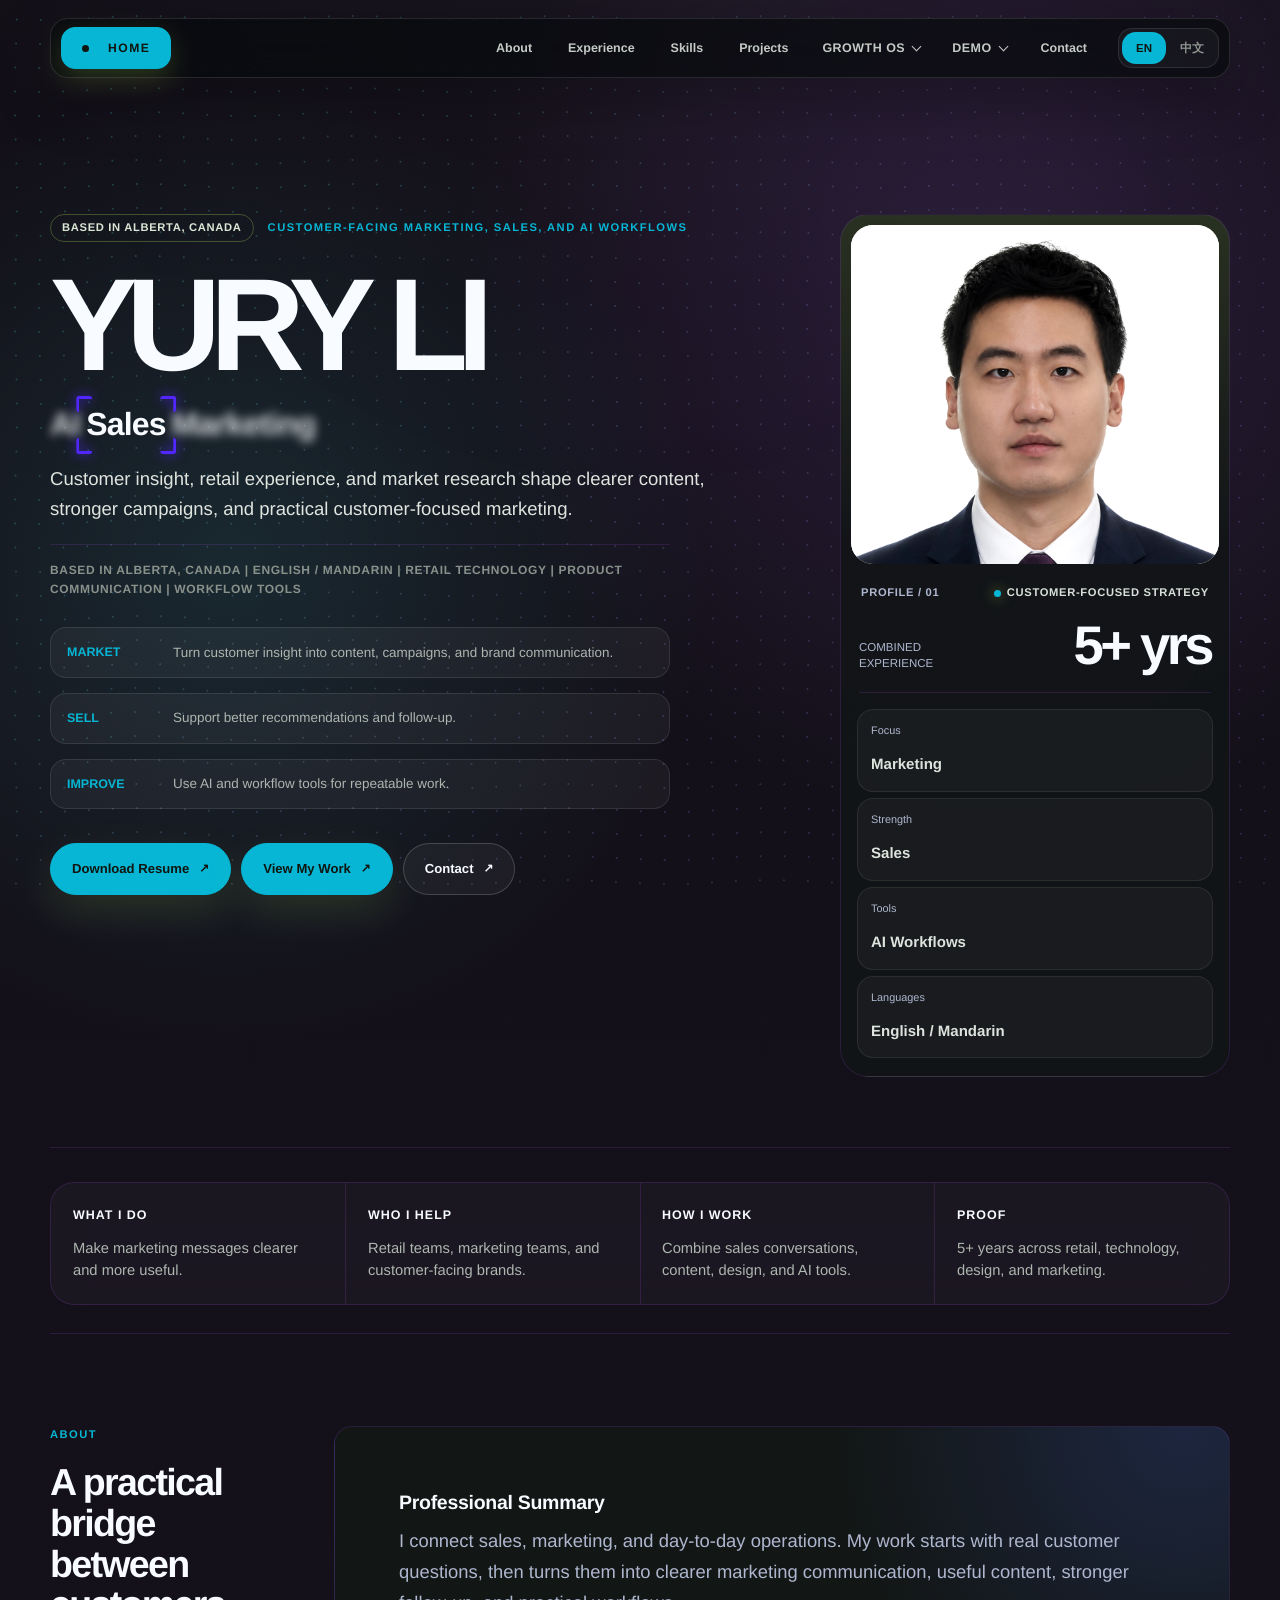
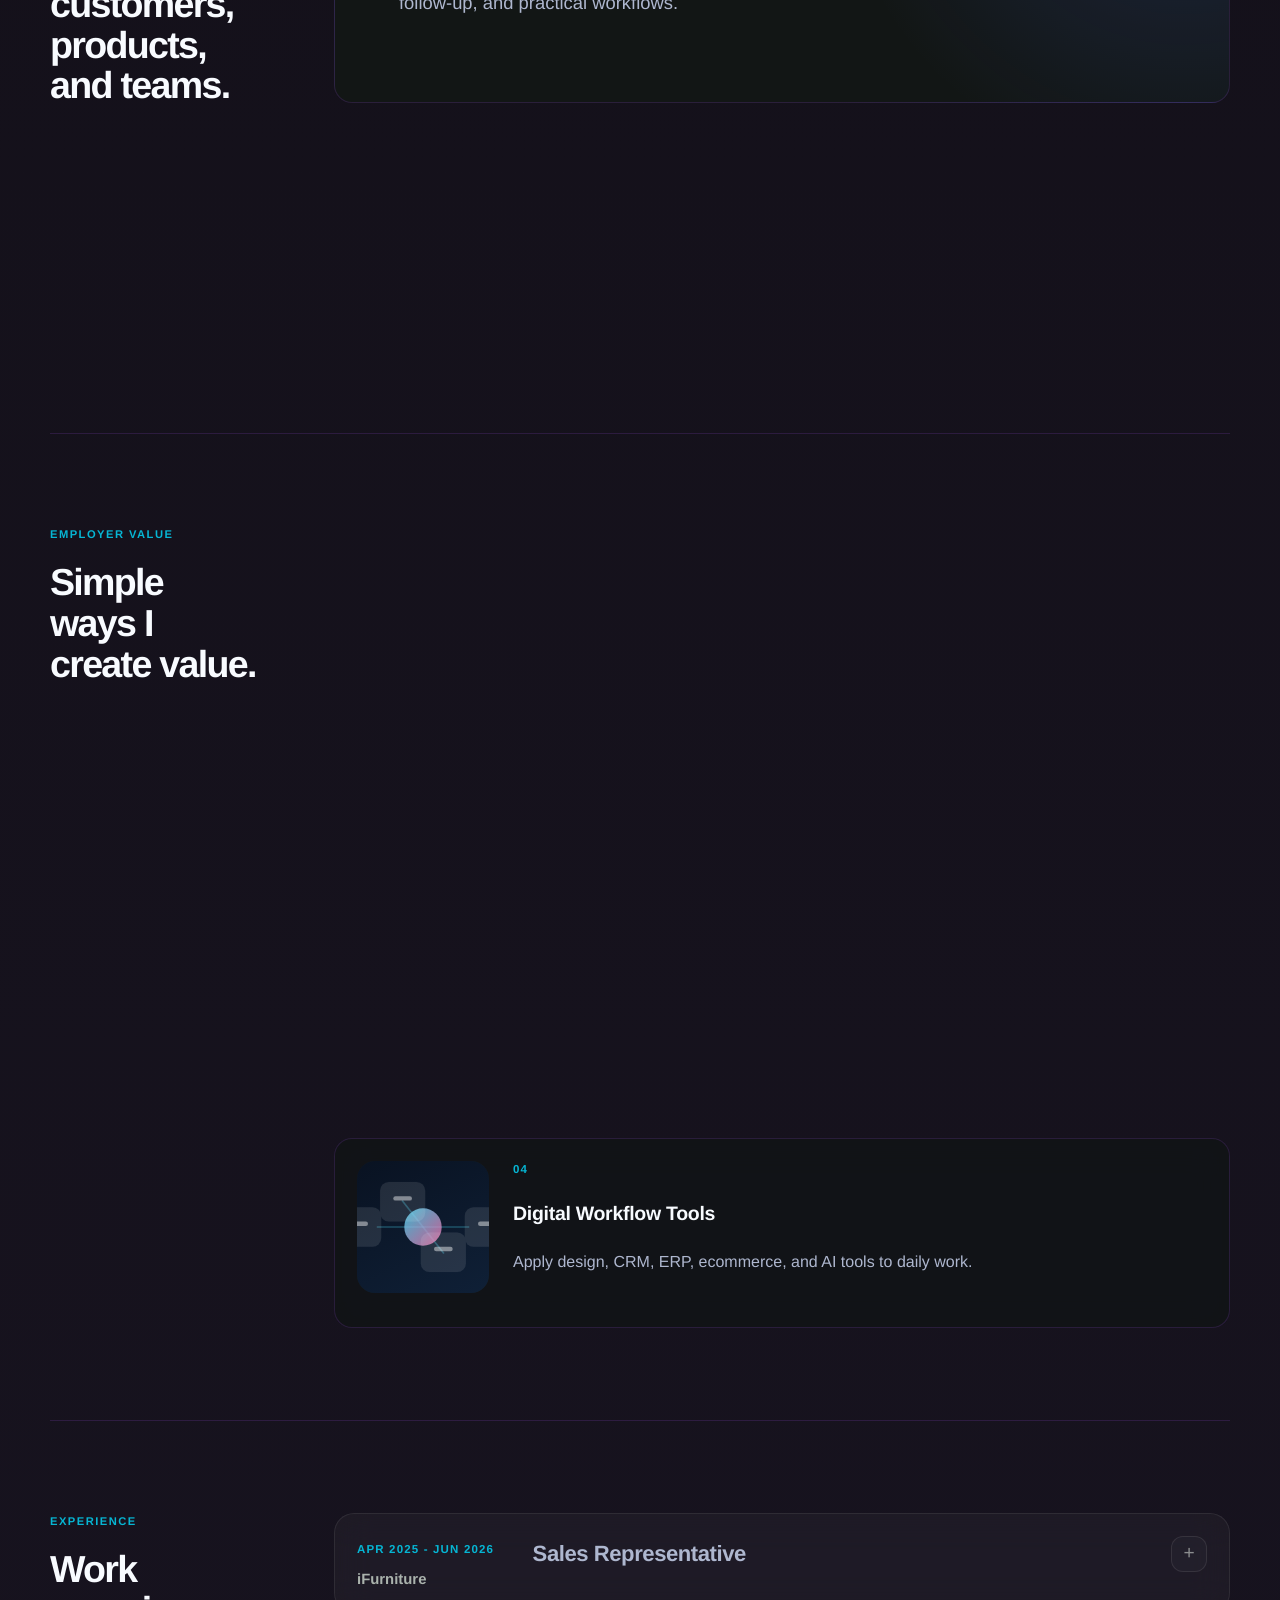
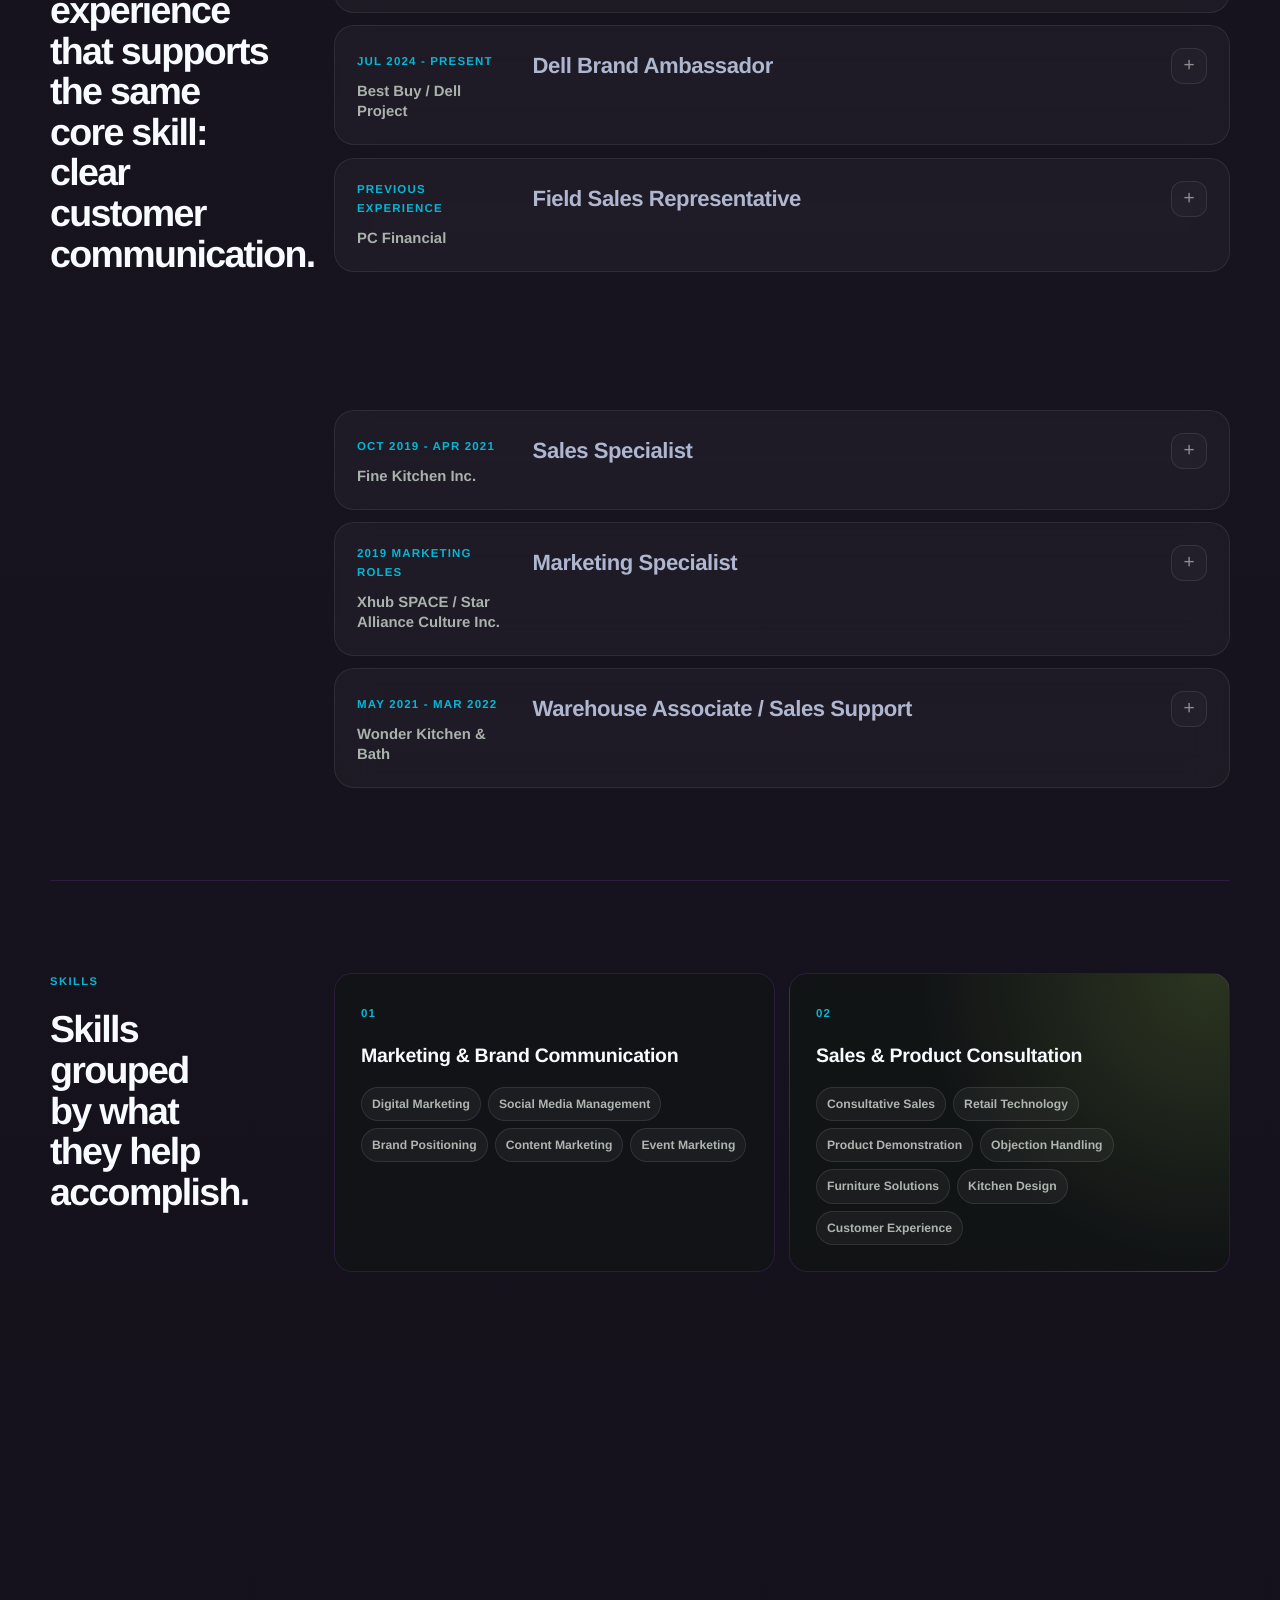
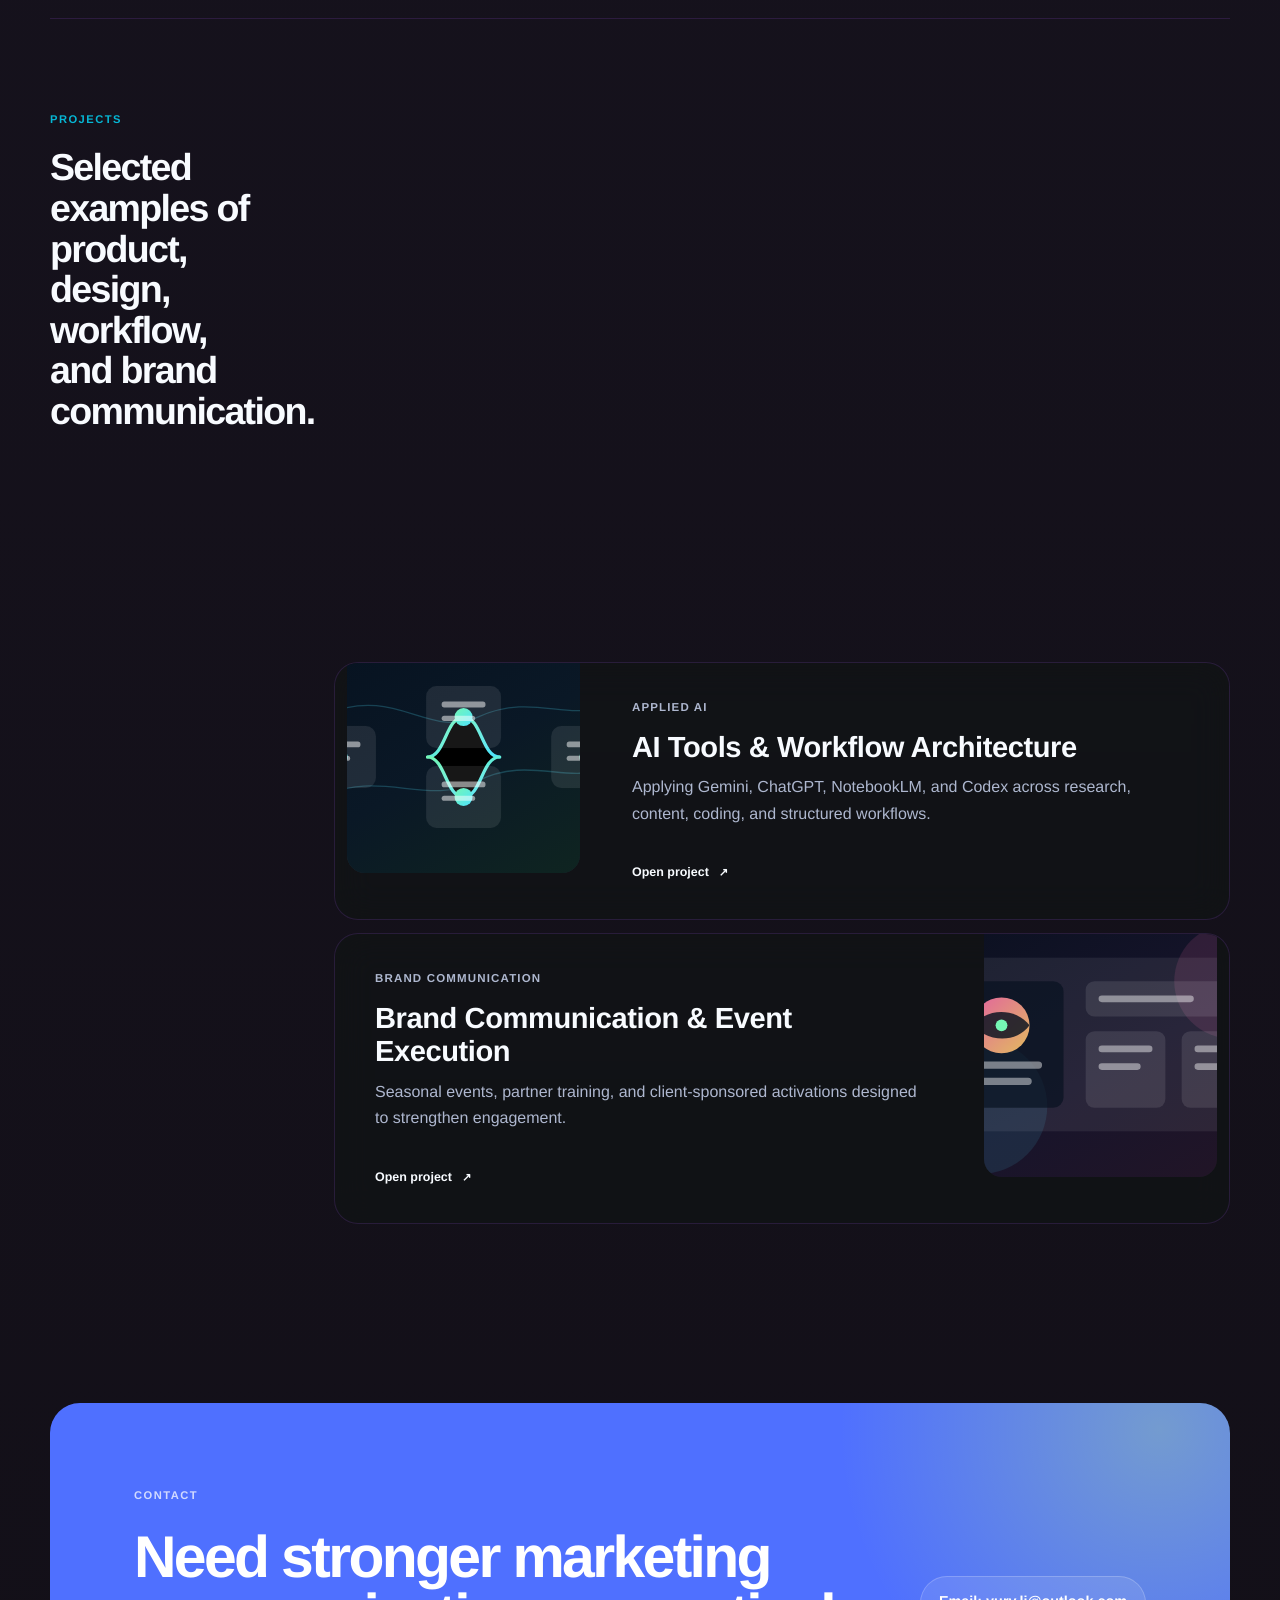
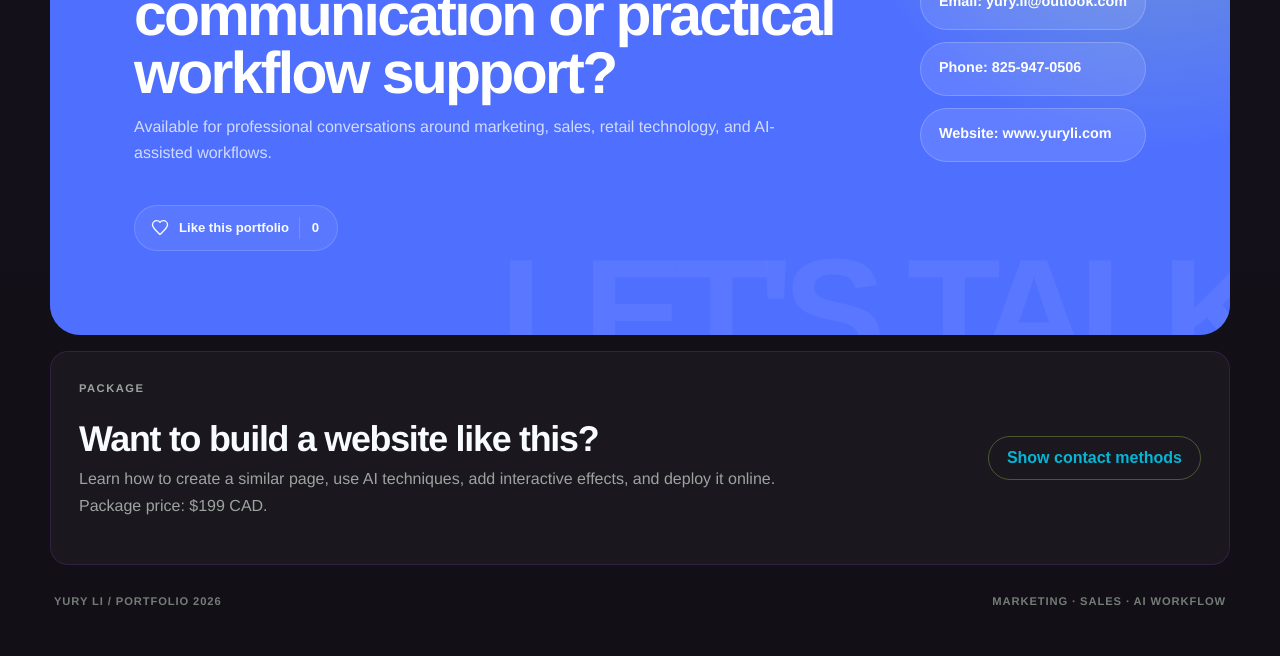
==== commit 0c7bc04f: "2026-07-03 19:35:56 MDT 点击菜单外部自动关闭桌面下拉菜单。 移动端点击外部自动关闭主菜单及子菜单。 添加脚本版本标识，避免浏览器继续使用旧缓存。 已通过桌面及移动端浏览器测试。" ====
--- a/index.html
+++ b/index.html
@@ -492,6 +492,6 @@
     <span>Top</span>
   </button>
 
-  <script src="script.js"></script>
+  <script src="script.js?v=20260703-1"></script>
 </body>
 </html>
--- a/styles.css
+++ b/styles.css
@@ -7942,6 +7942,303 @@
   .roadmap-kpi { grid-column: auto; padding: 15px 0 0; border-top: 1px solid rgba(244, 246, 239, 0.1); border-left: 0; }
 }
 
+/* Growth OS: concise bilingual disclosure */
+.lang-zh {
+  display: none;
+}
+
+html[lang="zh-Hans"] .lang-en {
+  display: none;
+}
+
+html[lang="zh-Hans"] .lang-zh {
+  display: inline;
+}
+
+.growth-index a > span:first-child {
+  grid-row: 1 / 3;
+  color: var(--cyan);
+  font-size: 0.65rem;
+}
+
+.growth-index a > .lang-en,
+.growth-index a > .lang-zh {
+  grid-row: auto;
+  color: #eef2ea;
+  font-size: 0.88rem;
+}
+
+.growth-accordion-grid {
+  display: grid;
+  grid-template-columns: repeat(2, minmax(0, 1fr));
+  align-items: start;
+  gap: 10px;
+}
+
+.growth-system {
+  margin-bottom: 14px;
+  padding: 0;
+  border: 1px solid rgba(244, 246, 239, 0.1);
+  border-radius: 24px;
+  background: rgba(244, 246, 239, 0.025);
+  overflow: hidden;
+}
+
+.growth-system[open] {
+  border-color: rgba(200, 255, 98, 0.28);
+  background: rgba(200, 255, 98, 0.035);
+}
+
+.growth-system-summary {
+  display: grid;
+  grid-template-columns: 50px minmax(0, 1fr) 14px;
+  gap: 18px;
+  align-items: center;
+  min-height: 150px;
+  padding: 28px 30px;
+  color: #eef2ea;
+  cursor: pointer;
+  list-style: none;
+  touch-action: manipulation;
+}
+
+.growth-system-summary::-webkit-details-marker {
+  display: none;
+}
+
+.growth-system-summary::after {
+  content: "";
+  width: 9px;
+  height: 9px;
+  border-right: 1px solid #929b94;
+  border-bottom: 1px solid #929b94;
+  transform: rotate(45deg);
+  transition: transform 180ms ease;
+}
+
+.growth-system[open] > .growth-system-summary::after {
+  transform: rotate(225deg);
+}
+
+.growth-system-copy {
+  display: grid;
+  gap: 8px;
+  min-width: 0;
+}
+
+.growth-system-copy .eyebrow {
+  margin: 0;
+}
+
+.growth-system-title {
+  color: #f4f6ef;
+  font-size: clamp(1.7rem, 3.5vw, 3rem);
+  letter-spacing: -0.045em;
+  line-height: 1;
+}
+
+.growth-system-description {
+  max-width: 700px;
+  color: #929b94;
+  font-size: 0.84rem;
+  line-height: 1.55;
+}
+
+.growth-system > .growth-accordion-grid {
+  padding: 0 20px 20px;
+}
+
+.growth-accordion {
+  min-width: 0;
+  border: 1px solid rgba(244, 246, 239, 0.1);
+  border-radius: 20px;
+  background: rgba(244, 246, 239, 0.03);
+  overflow: hidden;
+  transition: border-color 180ms ease, background 180ms ease;
+}
+
+.growth-accordion[open] {
+  border-color: rgba(200, 255, 98, 0.28);
+  background: rgba(200, 255, 98, 0.045);
+}
+
+.growth-accordion summary {
+  display: grid;
+  grid-template-columns: 46px minmax(0, 1fr) 12px;
+  gap: 14px;
+  align-items: center;
+  min-height: 82px;
+  padding: 16px 18px;
+  color: #eef2ea;
+  cursor: pointer;
+  list-style: none;
+  touch-action: manipulation;
+}
+
+.growth-accordion summary::-webkit-details-marker {
+  display: none;
+}
+
+.growth-accordion summary::after {
+  content: "";
+  width: 7px;
+  height: 7px;
+  border-right: 1px solid #8f9891;
+  border-bottom: 1px solid #8f9891;
+  transform: rotate(45deg);
+  transition: transform 180ms ease;
+}
+
+.growth-accordion[open] summary::after {
+  transform: rotate(225deg);
+}
+
+.growth-accordion summary > span:nth-child(2) {
+  display: grid;
+  gap: 4px;
+  min-width: 0;
+}
+
+.growth-accordion summary strong {
+  font-size: 0.88rem;
+  line-height: 1.35;
+}
+
+.growth-accordion summary small {
+  color: #7f8881;
+  font-size: 0.69rem;
+  font-weight: 550;
+  line-height: 1.35;
+}
+
+.growth-accordion .use-icon {
+  width: 44px;
+  height: 44px;
+  font-size: 0.68rem;
+}
+
+.growth-detail-grid {
+  display: grid;
+  grid-template-columns: repeat(3, minmax(0, 1fr));
+  gap: 10px;
+  padding: 0 18px 18px;
+}
+
+.growth-detail-grid p {
+  margin: 0;
+  padding: 13px;
+  border-radius: 13px;
+  background: rgba(0, 0, 0, 0.16);
+  color: #a5ada7;
+  font-size: 0.73rem;
+  line-height: 1.5;
+}
+
+.growth-detail-grid b {
+  display: block;
+  margin-bottom: 6px;
+  color: var(--cyan);
+  font-size: 0.58rem;
+  letter-spacing: 0.08em;
+  text-transform: uppercase;
+}
+
+.roadmap-accordion-grid {
+  grid-template-columns: 1fr;
+}
+
+.roadmap-accordion-grid .growth-detail-grid {
+  grid-template-columns: repeat(2, minmax(0, 1fr));
+}
+
+@media (max-width: 780px) {
+  .growth-hero {
+    gap: 24px;
+  }
+
+  .growth-hero-visual {
+    min-height: 280px;
+  }
+
+  .growth-accordion-grid {
+    grid-template-columns: 1fr;
+  }
+
+  .growth-system {
+    margin-bottom: 10px;
+    border-radius: 19px;
+  }
+
+  .growth-system-summary {
+    grid-template-columns: 36px minmax(0, 1fr) 12px;
+    gap: 12px;
+    min-height: 118px;
+    padding: 20px 16px;
+  }
+
+  .growth-system-title {
+    font-size: clamp(1.45rem, 7vw, 2rem);
+  }
+
+  .growth-system-description {
+    font-size: 0.76rem;
+  }
+
+  .growth-system > .growth-accordion-grid {
+    padding: 0 10px 10px;
+  }
+
+  .growth-accordion summary {
+    grid-template-columns: 44px minmax(0, 1fr) 12px;
+    min-height: 76px;
+    padding: 14px;
+  }
+
+  .growth-detail-grid,
+  .roadmap-accordion-grid .growth-detail-grid {
+    grid-template-columns: 1fr;
+    padding: 0 14px 14px;
+  }
+
+  .growth-detail-grid p {
+    padding: 12px;
+  }
+}
+
+@media (max-width: 420px) {
+  .growth-main {
+    width: min(100% - 20px, 680px);
+  }
+
+  .growth-hero-copy h1 {
+    font-size: clamp(3.2rem, 17vw, 4.5rem);
+  }
+
+  .growth-hero-visual {
+    min-height: 250px;
+  }
+
+  .growth-orbit-two {
+    width: 250px;
+    height: 250px;
+  }
+
+  .growth-orbit-one {
+    width: 190px;
+    height: 190px;
+  }
+
+  .growth-core {
+    width: 108px;
+    height: 108px;
+    font-size: 2.4rem;
+  }
+
+  .growth-core small {
+    bottom: 23px;
+  }
+}
+
 @media (max-width: 520px) {
   .visual-method-page .visual-story-image {
     padding: 5px;
